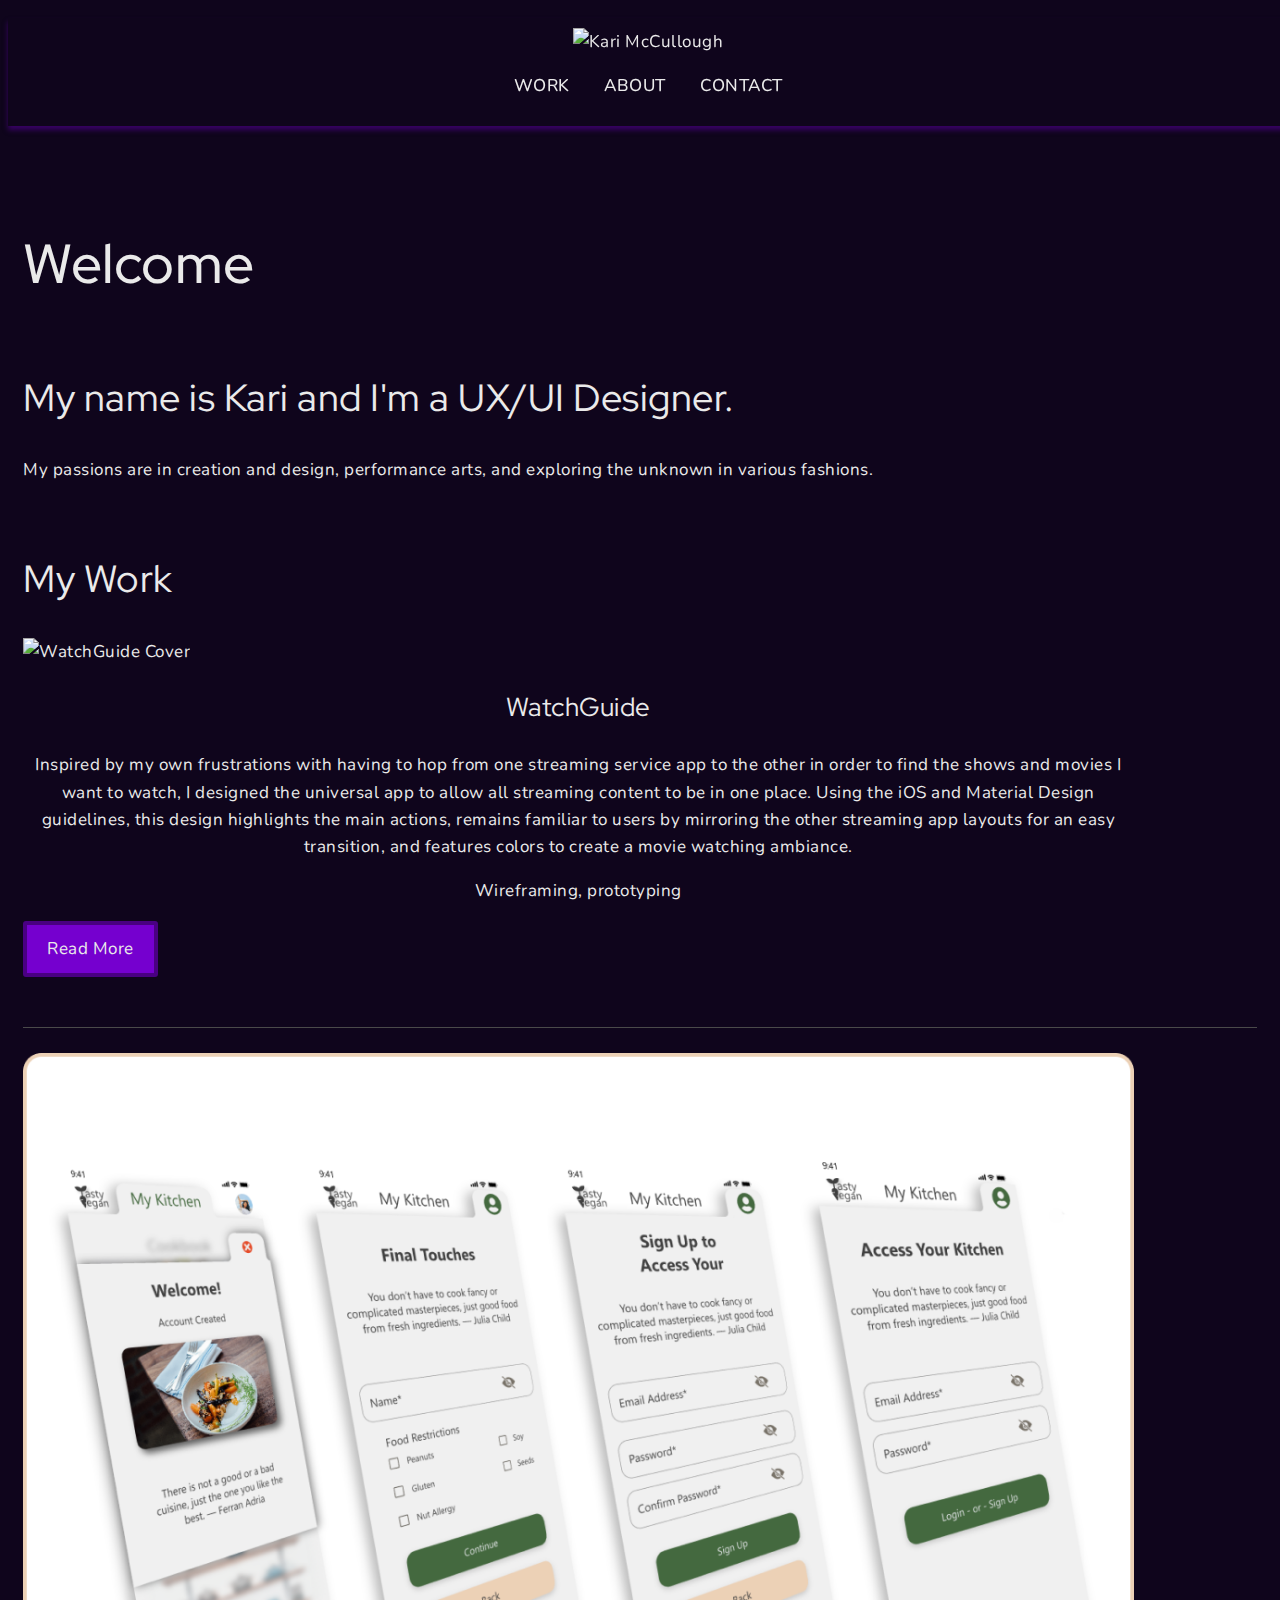
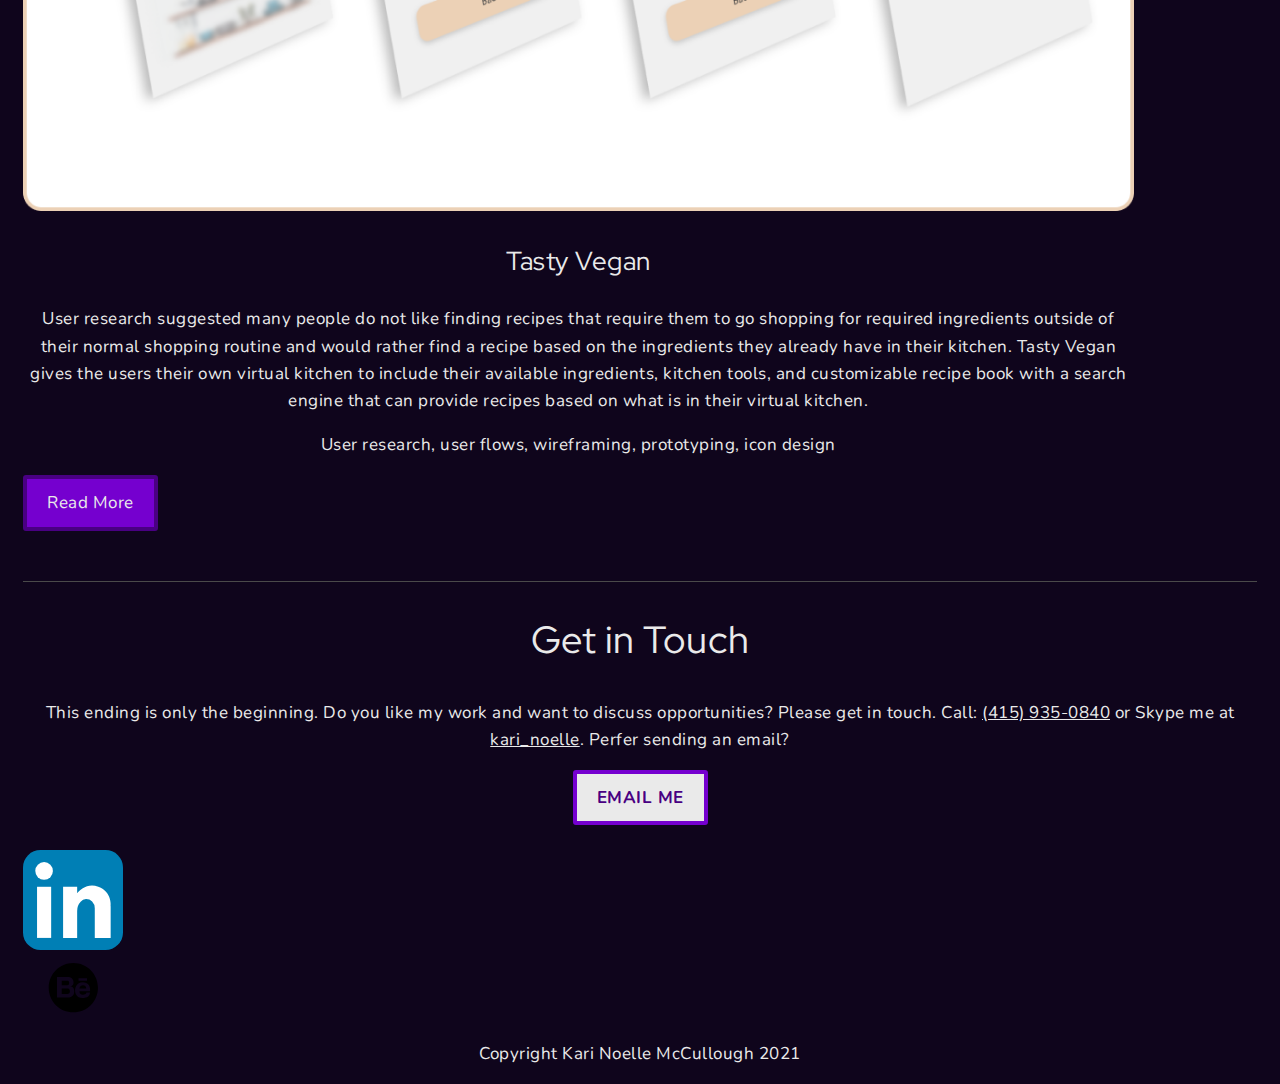
==== index.html @ dfa3c702 "Update index.html" ====
<!DOCTYPE html>
<html lang="en" dir="ltr">

<head>
  <meta charset="utf-8">
  <title>The Kari Noelle UX/UI Designer</title>
  <link rel="stylesheet" type="text/css" href="https://cdnjs.cloudflare.com/ajax/libs/normalize/8.0.1/normalize.min.css">
  <link rel="stylesheet" type="text/css" href="css/style.css">
  <link rel="preconnect" href="https://fonts.gstatic.com">
  <link href="https://fonts.googleapis.com/css2?family=Nunito:ital,wght@0,400;0,600;0,700;1,400;1,600;1,700&family=Red+Hat+Display:ital,wght@0,400;0,500;1,400;1,500&display=swap" rel="stylesheet">
  <meta name="author" content="Kari McCullough">
  <meta name="description" content="Kari Noelle McCullough UX/UI Designer Portfolio includes WatchGuide Tasty Vegan Benicia Bay Area">
  <link rel="apple-touch-icon" sizes="180x180" href="/apple-touch-icon.png">
  <link rel="icon" type="image/png" sizes="32x32" href="favicons/favicon-32x32.png">
  <link rel="icon" type="image/png" sizes="16x16" href="favicons/favicon-16x16.png">
  <link rel="manifest" href="/site.webmanifest">
  <meta name="msapplication-TileColor" content="#da532c">
  <meta name="theme-color" content="#ffffff">
  <meta name="viewport" content="width=device-width, intial-scale=1">
</head>

<body>
  <header>
    <div class="container">
      <img src="https://via.placeholder.com/150x50?text=i-ate-my-logo" alt="Kari McCullough" class="logo">
      <nav>
        <ul class="navigation">
          <li><a href="index.html">Work</a></li>
          <li><a href="about.html">About</a></li>
          <li><a href="#Contact">Contact</a></li>
        </ul>
      </nav>
    </div>
  </header>

  <main>
    <div id="hero">
      <div class="container">
        <div>
          <h1>Welcome</h1>
          <h2>My name is Kari and I'm a UX/UI Designer.</h2>
          <p>
            My passions are in creation and design, performance arts, and exploring the unknown in various fashions.
          </p>
        </div>
        <div class="">
          <!-- Insert animation here -->
        </div>
      </div>
    </div>

    <div id="work">
      <div class="container">
        <div>
          <h2>My Work</h2>
        </div>
        <div class="project-covers">
          <div>
            <picture>
              <source srcset="img/project-covers/watchguide-cover600.jpg" media="(max-width:767px)">
              <img src="img/project-covers/watchguide-cover1200.jpg" alt="WatchGuide Cover">
            </picture>
          </div>
          <div>
            <h3>WatchGuide</h3>
            <p>
              Inspired by my own frustrations with having to hop from one streaming service app to the other in order to find the shows and movies I want to watch, I designed the universal app to allow all streaming content to be in one place. Using
              the iOS and Material Design guidelines, this design highlights the main actions, remains familiar to users by mirroring the other streaming app layouts for an easy transition, and features colors to create a movie watching ambiance.
            </p>
            <p>
              Wireframing, prototyping
            </p>
            <a href="watchguide.html" class="button">Read More</a>
          </div>
        </div>
        <div>
          <div class="row">

          </div>
        </div>
        <div class="project-covers">
          <div>
            <picture>
              <source srcset="img/project-covers/tasty-vegan-cover600.png" media="(max-width:767px)">
              <img src="img/project-covers/tasty-vegan-cover1200.png" alt="Tasty Vegan Cover">
            </picture>
          </div>
          <div>
            <h3>Tasty Vegan</h3>
            <p>
              User research suggested many people do not like finding recipes that require them to go shopping for required ingredients outside of their normal shopping routine and would rather find a recipe based on the ingredients they already have
              in their kitchen. Tasty Vegan gives the users their own virtual kitchen to include their available ingredients, kitchen tools, and customizable recipe book with a search engine that can provide recipes based on what is in their virtual
              kitchen.
            </p>
            <p>
              User research, user flows, wireframing, prototyping, icon design
            </p>
            <a href="tastyvegan.html" class="button">Read More</a>
          </div>
        </div>
        <div class="row">
        </div>
      </div>
    </div>
  </main>

  <footer id="contact">
    <div class="container">
      <h2>Get in Touch</h2>
      <div>
        <p>
          This ending is only the beginning. Do you like my work and want to discuss opportunities? Please get in touch. Call: <a href="tel:‪415-935-0840‬">‪(415) 935-0840‬</a> or Skype me at <a href="skype:kari_noelle">kari_noelle</a>. Perfer
          sending
          an email?
        </p>
      </div>
      <div>
        <a href="mailto:thekarinoelle@gmail.com" class="button contact">Email me</a>
      </div>
      <div class="row">

      </div>
      <div class="social-icons">
        <a href="https://www.linkedin.com/in/kari-mccullough-8a9638170/" target="_blank">
          <svg viewBox="0 0 64 64" xmlns="http://www.w3.org/2000/svg">
            <defs>
              <style>
                .cls-1 {
                  fill: #007fb5;
                }

                .cls-2 {
                  fill: #fff;
                }
              </style>
            </defs>
            <title />
            <g data-name="14-linkedin" id="_14-linkedin">
              <rect class="cls-1" height="64" rx="11.2" ry="11.2" width="64" />
              <rect class="cls-2" height="32.72" width="9.03" x="8.99" y="23.54" />
              <path class="cls-2" d="M48.2,23.54C41.54,21,36.72,25.3,34.66,27.7V23.54h-9V56.26h9V39a8.45,8.45,0,0,1,2.23-5.92,4.75,4.75,0,0,1,3.41-1.67A5.42,5.42,0,0,1,44.24,33a6.13,6.13,0,0,1,1.7,4.35V56.26H56.1V36S57.23,26.92,48.2,23.54Z" />
              <circle class="cls-2" cx="13.5" cy="13.38" r="5.64" />
            </g>
          </svg>
        </a>
        <a href="https://www.behance.net/thekarinoelle" target="_blank">
          <svg enable-background="new 0 0 56.693 56.693" height="56.693px" id="Layer_1" version="1.1" viewBox="0 0 56.693 56.693" width="56.693px" xml:space="preserve" xmlns="http://www.w3.org/2000/svg" xmlns:xlink="http://www.w3.org/1999/xlink">
            <g>
              <path d="M38.031,27.257c-3.174,0-3.615,3.168-3.615,3.168h6.748C41.164,30.425,41.207,27.257,38.031,27.257z" />
              <path d="M22.721,30.425h-5.982v5.492h5.296c0.09,0,0.225,0.002,0.383,0c0.852-0.02,2.467-0.268,2.467-2.67   C24.885,30.396,22.721,30.425,22.721,30.425z" />
              <path
                d="M28.348,5.101c-13.6,0-24.625,11.023-24.625,24.623c0,13.6,11.025,24.625,24.625,24.625   c13.598,0,24.623-11.025,24.623-24.625C52.971,16.125,41.945,5.101,28.348,5.101z M33.531,20.231h8.477v2.53h-8.477V20.231z    M29.246,33.503c0,6.271-6.525,6.064-6.525,6.064h-5.982h-0.175h-4.535V19.021h4.535h0.175h5.982c3.248,0,5.812,1.794,5.812,5.47   c0,3.676-3.135,3.91-3.135,3.91C29.531,28.401,29.246,33.503,29.246,33.503z M45.104,33.167H34.457   c0,3.816,3.615,3.576,3.615,3.576c3.414,0,3.295-2.211,3.295-2.211h3.617c0,5.867-7.033,5.465-7.033,5.465   c-8.436,0-7.893-7.855-7.893-7.855s-0.008-7.893,7.893-7.893C46.268,24.249,45.104,33.167,45.104,33.167z" />
              <path d="M24.174,24.81c0-2.137-1.453-2.137-1.453-2.137h-0.77h-5.212v4.584h5.611C23.318,27.257,24.174,26.946,24.174,24.81z" />
            </g>
          </svg>
        </a>
      </div>
      <div>
        <p>Copyright Kari Noelle McCullough 2021</p>
      </div>
    </div>
  </footer>
</body>

</html>
---- css/style.css ----
/*
colors used:
Primary Color (LightPurple): #7500CF;
Secondary Color (DarkPurple): #490082;
Font (White): #EAEAEA;
Background (Black): #0F051C;

  font-family: 'Red Hat Display', sans-serif;
*/
* {
  box-sizing: border-box;
}

header {
  background-color: #0F051C;
  color: #EAEAEA;
  padding: 10px 0;
  margin: 10px auto;
  text-align: center;
  list-style-type: none;
  box-shadow: 0px 4px 5px 0px rgba(73, 0, 130, 0.70);
  position: fixed;
  width: 100%;
}

main {
  padding-top: 160px;
}

body {
  background-color: #0F051C;
  font-family: 'Nunito', sans-serif;
  font-size: 17px;
  font-weight: 400;
  line-height: 1.6;
  letter-spacing: 0.5px;
  color: #EAEAEA;
}

h1, h2, h3, h4 {
  font-family: 'Red Hat Display', sans-serif;
  line-height: 1.4;
}

h1 {
  font-size: 3.25em;
  font-weight: 500;
}

h2 {
  font-size: 2.25em;
  font-weight: 400;
}

h3 {
  font-size: 1.5em;
  font-weight: 400;
}

h4 {
  font-size: 1.35em;
  font-weight: 500;
}

img {
  width: 100%;
}

a {
  background-color: #0F051C;
  color: #EAEAEA;
  text-decoration: underline;
}

a:visited {
  background-color: #0F051C;
  color: #EAEAEA;
}

a:hover,
a:focus {
  background-color: #0F051C;
  color: #7500CF;
  text-decoration: underline;
}

a:active {
  background-color: #0F051C;
  color: #490082;
}

.button {
  display: inline-block;
  background-color: #7500CF;
  color: #EAEAEA;
  font-weight: 400;
  padding: 10px 20px;
  border-radius: 3px;
  border: 4px solid #490082;
  transition: 0.2s opacity;
  text-decoration: none;
}

.button:hover {
  color: #EAEAEA;
  background-color: #490082;
  text-decoration: none;
}

.button:active {
  color: #490082;
  background-color: #EAEAEA;
  text-decoration: none;
}

.button.contact {
  background-color: #EAEAEA;
  color: #490082;
  font-weight: 700;
  text-transform: uppercase;
  border: 4px solid #7500CF;
  text-decoration: none;
}

.button.contact:hover {
  background-color: #7500CF;
  color: #EAEAEA;
  font-weight: 700;
  text-transform: uppercase;
  text-decoration: none;
}

.button.contact:active {
  background-color: #EAEAEA;
  color: #490082;
  font-weight: 700;
  text-transform: uppercase;
  border: 4px solid #7500CF;
  text-decoration: none;
}

#watchguide-main {
  background-color: #333333;
  font-family: 'Fira Sans Condensed', sans-serif;
  font-size: 16px;
  font-weight: 400;
  letter-spacing: 0.5px;
  color: Black;
  max-width: 90%;
  margin: auto;
}

#watchguide-main h1 {
  background-color: #333333;
  font-family: 'Fira Sans Condensed', sans-serif;
  font-size: 3.8em;
  font-weight: 700;
  letter-spacing: 0.374px;
  color: #E2AB41;
}

#watchguide-main h2 {
  background-color: #333333;
  font-family: 'Fira Sans Condensed', sans-serif;
  font-size: 2em;
  font-weight: 700;
  letter-spacing: 0.37px;
  color: #E2AB41;
}

#watchguide-main h3 {
  background-color: #333333;
  color: #ffffff;
  font-size: 1.5em;
}

.section-light-background {
  background-color: rgba(255, 255, 255, 0.87);
  color: black;
  padding: 10px;
}

/* Layout styling */
.container {
  padding: 0 15px;
}

.row {
  margin: 25px 0;
  /* 25px top and bottom, 0 left and right */
}

#hero {
  background-color: #0F051C;
  color: #EAEAEA;
  padding: 20px 0;
  display: inline-block;
  width: 100%;
}

#hero h1 {
  margin: 0;
  padding: 0.67em 0;
}

#work .row {
  padding-bottom: 25px;
  border-bottom: 1px solid #4a4a4a
}

#work h3 {
  text-align: center;
  /* Centers text */
}

#work p {
  text-align: center;
  /* Centers text */
}

#contact {
  text-align: center;
}

.logo {
  max-width: 250px;
}

nav>ul {
  list-style-type: none;
  padding: 0;
  display: inline-block;
  width: 100%;
}

nav>ul>li {
  display: inline-block;
}

nav>ul>li>a {
  padding: 0 15px;
  text-transform: uppercase;
  font-weight: 500;
  color: #EAEAEA;
  background-color: #0F051C;
  text-decoration: none;
}

nav>ul>li>a:visited {
  color: #EAEAEA;
  background-color: #0F051C;
  text-decoration: none;
}

nav>ul>li>a:hover
nav>ul>li>a:focus{
  color: #7500CF;
  font-weight: 700;
  background-color: #0F051C;
  text-decoration: underline;
}

nav>ul>li>a:active {
  color: #490082;
  background-color: #0F051C;
  text-decoration: none;
}

.social-icons {
  max-width: 100px;
}

.project-covers {
  max-width: 90%;
}

#watchguide-palette {
  max-width: 458px;
  position: static;
}

/*
colors used:
Primary Color (LightPurple): #7500CF;
Secondary Color (DarkPurple): #490082;
Font (White): #EAEAEA;
Background (Black): #0F051C;

  font-family: 'Red Hat Display', sans-serif;
*/
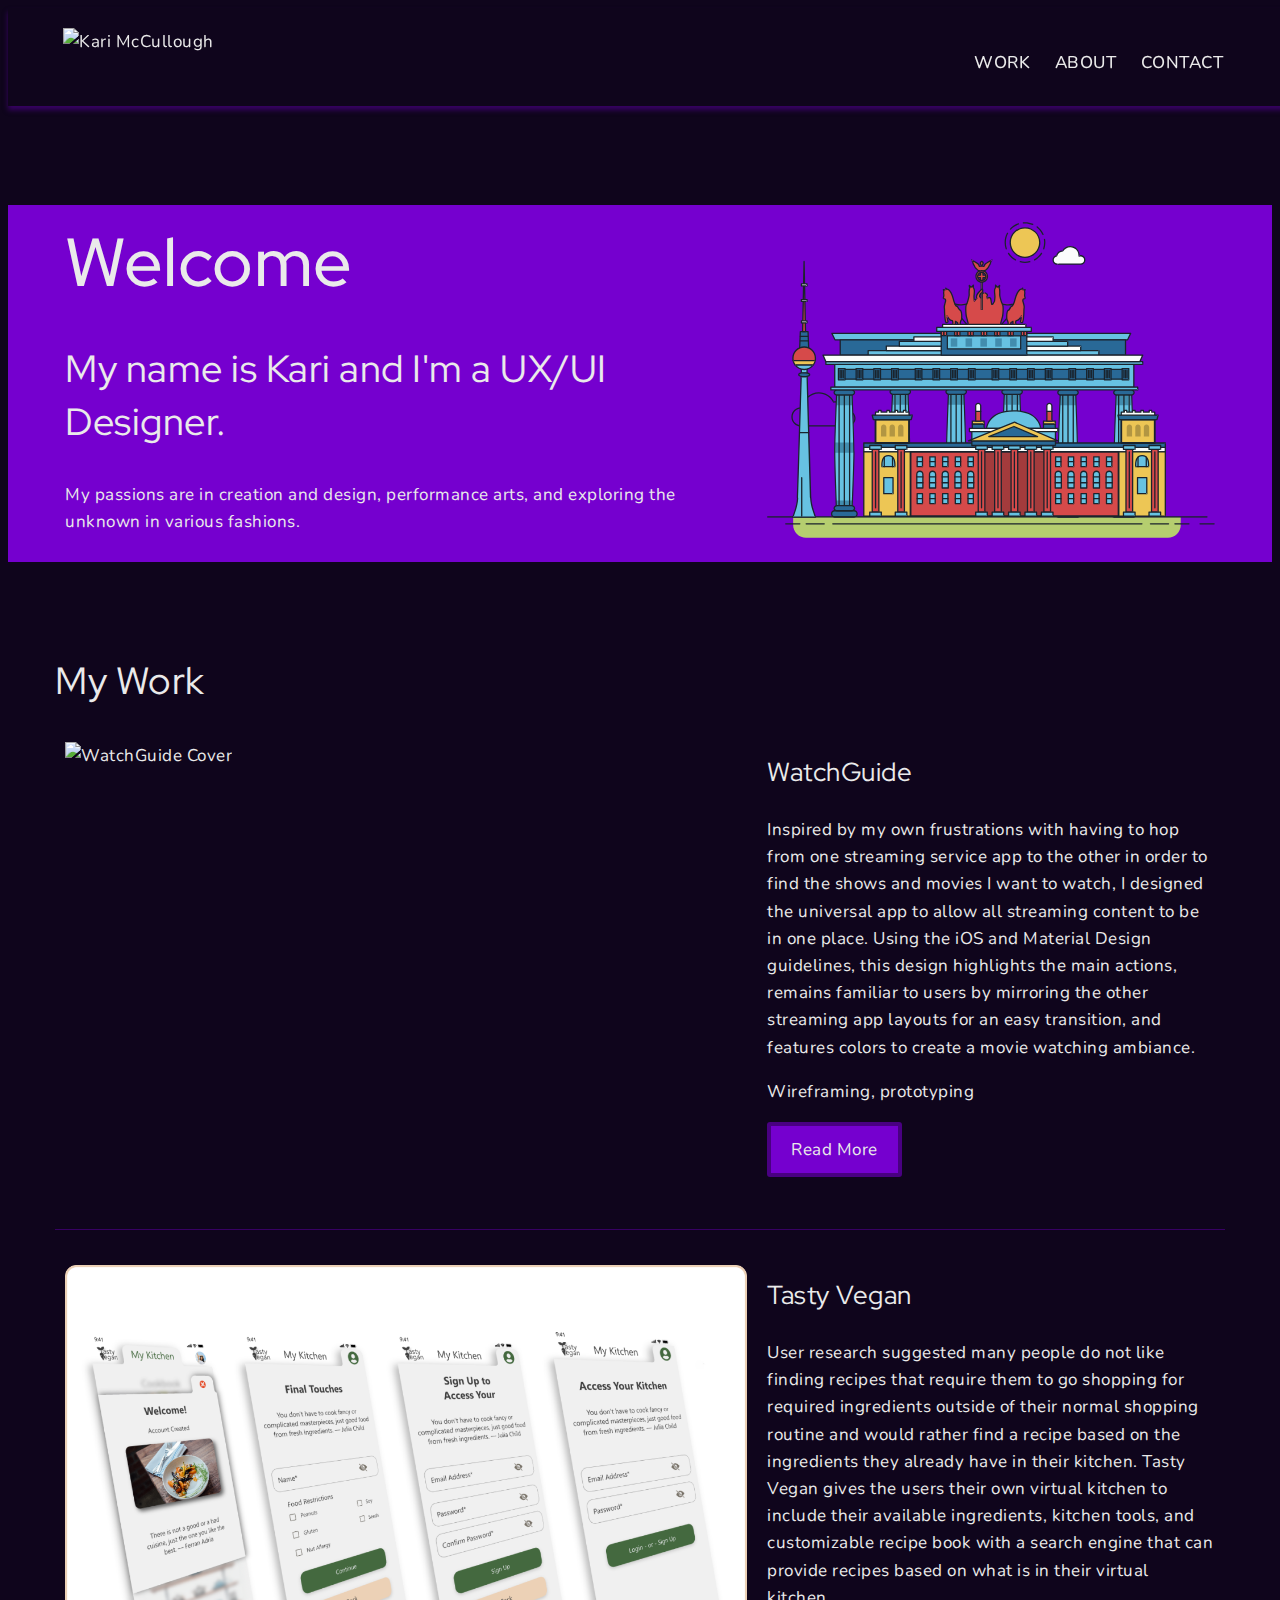
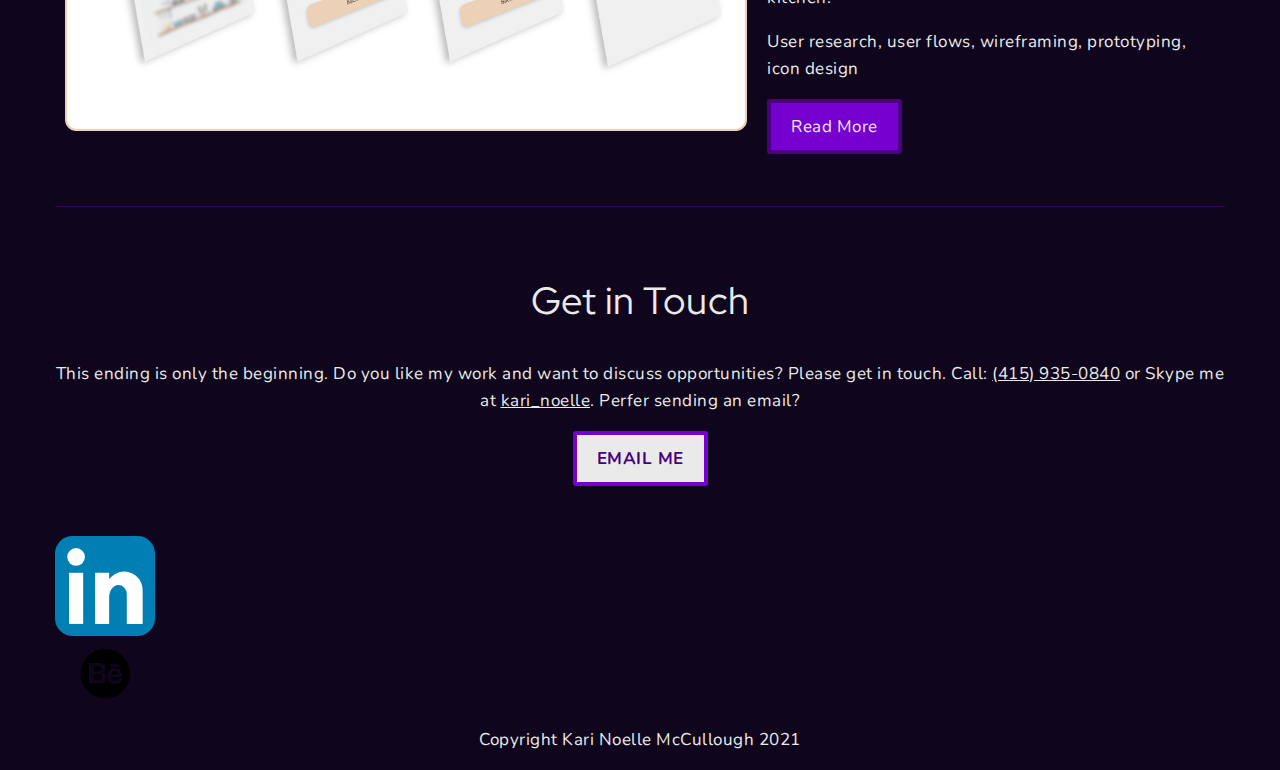
==== commit 34b6d60e: "Update about.html style.css .ds_store icon-animation.svg index.html" ====
--- a/index.html
+++ b/index.html
@@ -34,17 +34,954 @@
   </header>
 
   <main>
+    <!-- For the hero section -->
     <div id="hero">
-      <div class="container">
-        <div>
-          <h1>Welcome</h1>
-          <h2>My name is Kari and I'm a UX/UI Designer.</h2>
-          <p>
-            My passions are in creation and design, performance arts, and exploring the unknown in various fashions.
-          </p>
-        </div>
-        <div class="">
-          <!-- Insert animation here -->
+      <div id="hero-index">
+        <div class="container">
+          <div class="row">
+            <div class="column col-md-6 col-lg-7">
+              <h1>Welcome</h1>
+              <h2>My name is Kari and I'm a UX/UI Designer.</h2>
+              <p>
+                My passions are in creation and design, performance arts, and exploring the unknown in various fashions.
+              </p>
+            </div>
+            <div class="column col-md-6 col-lg-5">
+  <svg xmlns="http://www.w3.org/2000/svg" class="berlin-illustration" viewBox="0 0 700 505" xmlns:xlink="http://www.w3.org/1999/xlink">
+        <defs>
+            <polygon id="a" points=".06 231.917 .06 .929 688.717 .929 688.717 231.917" />
+        </defs>
+        <g fill="none" fill-rule="evenodd">
+          <g transform="translate(0 241)" class="cloud-front">
+          <path fill="#1A232C" d="M87.602,29 L87.602,28 C87.326,28.001 87.103,28.024 86.927,28.033 L86.979,29.031 L87.947,28.78 C85.741,20.282 78.041,14.002 68.852,14 C67.858,14 66.904,14.096 65.98,14.231 L66.125,15.22 L67.019,14.772 C62.626,6.015 53.567,0.001 43.102,0 C29.041,0.002 17.524,10.848 16.443,24.632 L17.44,24.71 L17.606,23.724 C16.803,23.589 15.969,23.5 15.102,23.5 C6.817,23.501 0.102,30.215 0.102,38.5 C0.102,46.785 6.817,53.499 15.102,53.5 L87.602,53.5 C94.644,53.499 100.351,47.792 100.352,40.75 C100.351,33.708 94.644,28.001 87.602,28 L87.602,30 C90.573,30 93.254,31.202 95.203,33.149 C97.15,35.097 98.351,37.778 98.352,40.75 C98.351,43.722 97.15,46.403 95.203,48.351 C93.254,50.298 90.573,51.5 87.602,51.5 L15.102,51.5 C11.509,51.5 8.265,50.046 5.909,47.692 C3.555,45.337 2.102,42.093 2.102,38.5 C2.102,34.907 3.555,31.663 5.909,29.308 C8.265,26.954 11.509,25.5 15.102,25.5 C15.831,25.5 16.553,25.575 17.273,25.697 C17.551,25.743 17.832,25.672 18.055,25.499 C18.277,25.325 18.414,25.07 18.436,24.789 C19.436,12.04 30.094,1.998 43.102,2 C52.786,1.999 61.163,7.564 65.231,15.669 C65.425,16.055 65.842,16.272 66.27,16.21 C67.132,16.084 67.988,16 68.852,16 C77.108,15.998 84.027,21.647 86.011,29.283 C86.13,29.741 86.557,30.054 87.031,30.03 C87.27,30.017 87.457,29.999 87.602,30 L87.602,29"
+              transform="translate(38 36)" />
+            </g>
+            <path fill="#B5CE6F" d="M646.484,484.382 C646.484,489.501 644.531,494.62 640.627,498.525 C636.722,502.43 631.603,504.382 626.484,504.382 L60.873,504.382 C55.754,504.382 50.636,502.43 46.731,498.525 C42.826,494.62 40.873,489.501 40.873,484.382 L40.873,471.917 L646.484,471.917 L646.484,484.382"
+            />
+            <polyline fill="#67C2E2" points="334.824 185.029 101.449 185.029 106.209 195.08 563.438 195.08 568.2 185.029 334.824 185.029" />
+            <path fill="#1A232C" d="M334.824,185.029 L334.824,184.029 L101.449,184.029 C101.104,184.029 100.788,184.203 100.604,184.494 C100.42,184.785 100.398,185.146 100.545,185.457 L105.306,195.508 C105.471,195.856 105.824,196.079 106.209,196.079 L563.438,196.079 C563.824,196.079 564.177,195.856 564.342,195.508 L569.104,185.457 C569.251,185.146 569.229,184.785 569.045,184.494 C568.861,184.203 568.544,184.029 568.2,184.029 L334.824,184.029 L334.824,186.029 L566.62,186.029 L562.806,194.08 L106.842,194.08 L103.029,186.029 L334.824,186.029 L334.824,185.029"
+            />
+            <polygon fill="#296997" points="114.416 218.974 560.222 218.974 560.222 195.08 114.416 195.08" />
+            <path fill="#1A232C" d="M560.222,218.974 L560.222,217.974 L115.416,217.974 L115.416,196.079 L559.222,196.079 L559.222,218.974 L560.222,218.974 L560.222,217.974 L560.222,218.974 L561.222,218.974 L561.222,195.08 C561.222,194.816 561.115,194.559 560.929,194.372 C560.742,194.186 560.485,194.08 560.222,194.08 L114.416,194.08 C114.152,194.08 113.895,194.186 113.708,194.372 C113.522,194.559 113.416,194.816 113.416,195.08 L113.416,218.974 C113.416,219.237 113.522,219.495 113.708,219.681 C113.895,219.867 114.152,219.974 114.416,219.974 L560.222,219.974 C560.485,219.974 560.742,219.867 560.929,219.681 C561.115,219.495 561.222,219.237 561.222,218.974 L560.222,218.974"
+            />
+            <polygon fill="#67C2E2" points="105.85 269.08 573.225 269.08 573.225 233.398 105.85 233.398" />
+            <path fill="#1A232C" d="M573.225,233.398 L573.225,232.398 L105.85,232.398 C105.587,232.398 105.329,232.505 105.143,232.691 C104.957,232.877 104.85,233.134 104.85,233.398 L104.85,269.08 C104.85,269.344 104.957,269.601 105.143,269.788 C105.329,269.974 105.587,270.08 105.85,270.08 L573.225,270.08 C573.488,270.08 573.745,269.974 573.932,269.788 C574.118,269.601 574.225,269.344 574.225,269.08 L574.225,233.398 C574.225,233.134 574.118,232.877 573.932,232.691 C573.745,232.505 573.488,232.398 573.225,232.398 L573.225,233.398 L572.225,233.398 L572.225,268.08 L106.85,268.08 L106.85,234.398 L573.225,234.398 L573.225,233.398 L572.225,233.398 L573.225,233.398"
+            />
+            <polygon fill="#296997" points="116.751 256.508 562.557 256.508 562.557 241.243 116.751 241.243" />
+            <path fill="#1A232C" d="M562.557,256.508 L562.557,255.508 L117.75,255.508 L117.75,242.243 L561.557,242.243 L561.557,256.508 L562.557,256.508 L562.557,255.508 L562.557,256.508 L563.557,256.508 L563.557,241.243 C563.557,240.979 563.45,240.722 563.264,240.535 C563.078,240.349 562.82,240.243 562.557,240.243 L116.75,240.243 C116.487,240.243 116.23,240.349 116.043,240.535 C115.857,240.722 115.751,240.979 115.751,241.243 L115.751,256.508 C115.751,256.771 115.857,257.029 116.043,257.215 C116.23,257.401 116.487,257.508 116.751,257.508 L562.557,257.508 C562.82,257.508 563.077,257.401 563.264,257.215 C563.45,257.029 563.557,256.771 563.557,256.508 L562.557,256.508"
+            />
+            <polygon fill="#67C2E2" points="158.07 218.974 518.563 218.974 518.563 211.858 158.07 211.858" />
+            <path fill="#1A232C" d="M518.563,211.858 L518.563,210.858 L158.07,210.858 C157.807,210.858 157.549,210.964 157.363,211.151 C157.177,211.337 157.07,211.594 157.07,211.858 L157.07,218.974 C157.07,219.237 157.177,219.495 157.363,219.681 C157.549,219.867 157.807,219.974 158.07,219.974 L518.563,219.974 C518.826,219.974 519.083,219.867 519.27,219.681 C519.456,219.495 519.562,219.237 519.562,218.974 L519.562,211.858 C519.562,211.594 519.456,211.337 519.27,211.151 C519.083,210.964 518.826,210.858 518.563,210.858 L518.563,211.858 L517.563,211.858 L517.563,217.974 L159.07,217.974 L159.07,212.858 L518.563,212.858 L518.563,211.858 L517.563,211.858 L518.563,211.858"
+            />
+            <polygon fill="#FBFDFC" points="186.438 211.858 490.194 211.858 490.194 204.741 186.438 204.741" />
+            <path fill="#1A232C" d="M490.194,204.741 L490.194,203.741 L186.438,203.741 C186.175,203.741 185.917,203.848 185.731,204.034 C185.545,204.221 185.438,204.478 185.438,204.741 L185.438,211.858 C185.438,212.121 185.545,212.379 185.731,212.565 C185.917,212.751 186.175,212.858 186.438,212.858 L490.194,212.858 C490.458,212.858 490.715,212.751 490.902,212.565 C491.088,212.379 491.194,212.121 491.194,211.858 L491.194,204.741 C491.194,204.478 491.088,204.221 490.902,204.034 C490.715,203.848 490.458,203.741 490.194,203.741 L490.194,204.741 L489.194,204.741 L489.194,210.858 L187.438,210.858 L187.438,205.741 L490.194,205.741 L490.194,204.741 L489.194,204.741 L490.194,204.741"
+            />
+            <polygon fill="#67C2E2" points="206.805 204.741 469.828 204.741 469.828 197.624 206.805 197.624" />
+            <path fill="#1A232C" d="M469.828,197.624 L469.828,196.624 L206.805,196.624 C206.541,196.624 206.284,196.731 206.098,196.917 C205.911,197.103 205.805,197.361 205.805,197.624 L205.805,204.741 C205.805,205.005 205.911,205.262 206.098,205.449 C206.284,205.635 206.541,205.741 206.805,205.741 L469.828,205.741 C470.091,205.741 470.349,205.635 470.535,205.449 C470.722,205.262 470.828,205.005 470.828,204.741 L470.828,197.624 C470.828,197.361 470.722,197.103 470.535,196.917 C470.349,196.731 470.091,196.624 469.828,196.624 L469.828,197.624 L468.828,197.624 L468.828,203.741 L207.805,203.741 L207.805,198.624 L469.828,198.624 L469.828,197.624 L468.828,197.624 L469.828,197.624"
+            />
+            <polygon fill="#FBFDFC" points="229.521 197.624 447.111 197.624 447.111 190.509 229.521 190.509" />
+            <path fill="#1A232C" d="M447.111,190.509 L447.111,189.509 L229.521,189.509 C229.258,189.509 229,189.616 228.814,189.802 C228.628,189.988 228.521,190.246 228.521,190.509 L228.521,197.624 C228.521,197.888 228.628,198.145 228.814,198.332 C229,198.518 229.258,198.624 229.521,198.624 L447.111,198.624 C447.375,198.624 447.632,198.518 447.818,198.332 C448.005,198.145 448.111,197.888 448.111,197.624 L448.111,190.509 C448.111,190.246 448.005,189.988 447.818,189.802 C447.632,189.616 447.375,189.509 447.111,189.509 L447.111,190.509 L446.111,190.509 L446.111,196.624 L230.521,196.624 L230.521,191.509 L447.111,191.509 L447.111,190.509 L446.111,190.509 L447.111,190.509"
+            />
+            <path fill="#67C2E2" d="M135.607,355.447 C135.163,337.766 134.264,313.326 133.648,297.387 C133.274,287.721 133.004,281.18 133.004,281.18 L108.722,281.18 C108.722,281.18 108.452,287.721 108.079,297.387 C107.462,313.326 106.563,337.766 106.119,355.447 C105.953,362.059 105.85,367.732 105.85,371.653 L105.85,371.654 C105.85,386.117 107.243,424.332 108.089,446.189 C108.457,455.706 108.722,462.126 108.722,462.126 L133.004,462.126 C133.004,462.126 133.269,455.706 133.637,446.189 C134.482,424.332 135.876,386.117 135.876,371.654 L135.876,371.653 C135.876,367.732 135.773,362.059 135.607,355.447"
+            />
+            <path fill="#428DAE" d="M133.648 297.387L108.079 297.387C108.452 287.721 108.722 281.18 108.722 281.18L133.004 281.18C133.004 281.18 133.274 287.721 133.648 297.387M135.876 371.654L105.85 371.654 105.85 371.653C105.85 367.732 105.953 362.059 106.119 355.447L135.607 355.447C135.773 362.059 135.876 367.732 135.876 371.653L135.876 371.654M133.004 462.126L108.722 462.126C108.722 462.126 108.457 455.706 108.089 446.189L133.637 446.189C133.269 455.706 133.004 462.126 133.004 462.126"
+            />
+            <path fill="#1A232C" d="M109.612,461.199 L132.114,461.199 C132.447,453.007 134.949,390.886 134.949,371.653 C134.949,352.42 132.447,290.299 132.114,282.108 L109.612,282.108 C109.279,290.299 106.778,352.42 106.778,371.653 C106.778,390.886 109.279,453.007 109.612,461.199 Z M133.895,463.054 L107.832,463.054 L107.794,462.164 C107.766,461.466 104.922,392.193 104.922,371.653 C104.922,351.114 107.766,281.839 107.794,281.142 L107.832,280.252 L133.895,280.252 L133.931,281.142 C133.96,281.839 136.804,351.114 136.804,371.653 C136.804,392.193 133.96,461.466 133.931,462.164 L133.895,463.054 L133.895,463.054 Z"
+            />
+            <path fill="#1A232C" d="M111.638 281.18L111.638 462.126C111.638 462.679 112.086 463.126 112.638 463.126 113.19 463.126 113.638 462.679 113.638 462.126L113.638 281.18C113.638 280.628 113.19 280.18 112.638 280.18 112.086 280.18 111.638 280.628 111.638 281.18M119.863 281.18L119.863 462.126C119.863 462.679 120.311 463.126 120.863 463.126 121.416 463.126 121.863 462.679 121.863 462.126L121.863 281.18C121.863 280.628 121.416 280.18 120.863 280.18 120.311 280.18 119.863 280.628 119.863 281.18M128.088 281.18L128.088 462.126C128.088 462.679 128.536 463.126 129.088 463.126 129.64 463.126 130.088 462.679 130.088 462.126L130.088 281.18C130.088 280.628 129.64 280.18 129.088 280.18 128.536 280.18 128.088 280.628 128.088 281.18"
+            />
+            <path fill="#296997" d="M136.79,277.265 C136.79,279.418 134.675,281.18 132.09,281.18 L109.636,281.18 C107.051,281.18 104.936,279.418 104.936,277.265 C104.936,275.111 107.051,273.349 109.636,273.349 L132.09,273.349 C134.675,273.349 136.79,275.111 136.79,277.265"
+            />
+            <path fill="#1A232C" d="M136.79,277.265 L135.79,277.265 C135.789,278.005 135.433,278.704 134.769,279.262 C134.109,279.814 133.155,280.181 132.09,280.18 L109.636,280.18 C108.571,280.181 107.617,279.814 106.956,279.262 C106.293,278.704 105.936,278.005 105.936,277.265 C105.936,276.524 106.293,275.825 106.957,275.267 C107.617,274.715 108.571,274.348 109.636,274.349 L132.09,274.349 C133.155,274.348 134.109,274.716 134.769,275.267 C135.433,275.825 135.789,276.524 135.79,277.265 L137.79,277.265 C137.791,275.851 137.09,274.593 136.049,273.731 C135.006,272.863 133.61,272.35 132.09,272.349 L109.636,272.349 C108.116,272.35 106.72,272.863 105.676,273.731 C104.636,274.593 103.935,275.851 103.936,277.265 C103.935,278.678 104.636,279.937 105.677,280.798 C106.72,281.666 108.116,282.179 109.636,282.18 L132.09,282.18 C133.61,282.179 135.006,281.666 136.049,280.798 C137.09,279.937 137.791,278.678 137.79,277.265 L136.79,277.265"
+            />
+            <path fill="#296997" d="M140.775,467.217 C140.775,469.803 138.661,471.917 136.076,471.917 L105.65,471.917 C103.065,471.917 100.951,469.803 100.951,467.217 L100.951,466.825 C100.951,464.241 103.065,462.126 105.65,462.126 L136.076,462.126 C138.661,462.126 140.775,464.241 140.775,466.825 L140.775,467.217"
+            />
+            <path fill="#1A232C" d="M140.775,467.217 L139.775,467.217 C139.775,468.235 139.361,469.155 138.688,469.83 C138.013,470.503 137.093,470.917 136.076,470.917 L105.65,470.917 C104.633,470.917 103.713,470.504 103.038,469.83 C102.365,469.155 101.951,468.235 101.951,467.217 L101.951,466.825 C101.951,465.808 102.365,464.889 103.038,464.214 C103.713,463.54 104.633,463.127 105.65,463.126 L136.076,463.126 C137.093,463.127 138.013,463.54 138.688,464.214 C139.362,464.889 139.775,465.808 139.775,466.825 L139.775,467.217 L141.775,467.217 L141.775,466.825 C141.772,463.684 139.217,461.13 136.076,461.126 L105.65,461.126 C102.509,461.13 99.955,463.684 99.951,466.825 L99.951,467.217 C99.954,470.36 102.509,472.914 105.65,472.917 L136.076,472.917 C139.217,472.914 141.772,470.36 141.775,467.217 L140.775,467.217"
+            />
+            <path fill="#296997" d="M136.79,458.208 C136.79,460.363 134.675,462.126 132.09,462.126 L109.636,462.126 C107.051,462.126 104.936,460.363 104.936,458.208 C104.936,456.057 107.051,454.292 109.636,454.292 L132.09,454.292 C134.675,454.292 136.79,456.057 136.79,458.208"
+            />
+            <path fill="#1A232C" d="M136.79,458.208 L135.79,458.208 C135.789,458.949 135.432,459.649 134.769,460.207 C134.108,460.76 133.154,461.128 132.09,461.126 L109.636,461.126 C108.572,461.128 107.617,460.76 106.957,460.207 C106.293,459.649 105.936,458.949 105.936,458.208 C105.936,457.47 106.293,456.77 106.957,456.212 C107.617,455.659 108.572,455.291 109.636,455.292 L132.09,455.292 C133.154,455.291 134.108,455.659 134.769,456.212 C135.433,456.77 135.789,457.47 135.79,458.208 L137.79,458.208 C137.791,456.796 137.09,455.538 136.05,454.675 C135.006,453.808 133.61,453.294 132.09,453.292 L109.636,453.292 C108.115,453.294 106.719,453.808 105.676,454.675 C104.636,455.538 103.935,456.796 103.936,458.208 C103.935,459.622 104.636,460.881 105.676,461.743 C106.72,462.611 108.116,463.125 109.636,463.126 L132.09,463.126 C133.61,463.125 135.006,462.611 136.05,461.743 C137.09,460.881 137.791,459.622 137.79,458.208 L136.79,458.208"
+            />
+            <path fill="#67C2E2" d="M572.471,355.447 C572.025,337.766 571.126,313.326 570.51,297.387 C570.137,287.721 569.867,281.18 569.867,281.18 L545.585,281.18 C545.585,281.18 545.315,287.721 544.942,297.387 C544.326,313.326 543.427,337.766 542.981,355.447 C542.815,362.059 542.713,367.732 542.713,371.653 L542.713,371.654 C542.713,386.117 544.107,424.332 544.952,446.189 C545.32,455.706 545.585,462.126 545.585,462.126 L569.867,462.126 C569.867,462.126 570.132,455.706 570.499,446.189 C571.346,424.332 572.739,386.117 572.739,371.654 L572.739,371.653 C572.739,367.732 572.637,362.059 572.471,355.447"
+            />
+            <path fill="#428DAE" d="M569.582 297.387L566.951 297.387 566.951 282.108 568.977 282.108C569.063 284.206 569.29 289.841 569.582 297.387M564.951 297.387L545.871 297.387C546.162 289.841 546.39 284.206 546.476 282.108L564.951 282.108 564.951 297.387M571.8 369.187L566.951 369.187 566.951 356.265 571.562 356.265C571.685 361.272 571.771 365.701 571.8 369.187M564.951 369.187L543.653 369.187C543.684 365.512 543.777 360.79 543.912 355.447L553.551 355.447 553.551 356.265 564.951 356.265 564.951 369.187"
+            />
+            <path fill="#1A232C" d="M546.476,461.199 L568.977,461.199 C569.31,453.007 571.812,390.886 571.812,371.653 C571.812,352.42 569.31,290.299 568.977,282.108 L546.476,282.108 C546.142,290.299 543.642,352.42 543.642,371.653 C543.642,390.886 546.142,453.007 546.476,461.199 M570.758,463.054 L544.694,463.054 L544.658,462.164 C544.629,461.466 541.785,392.193 541.785,371.653 C541.785,351.114 544.629,281.839 544.658,281.142 L544.694,280.252 L570.758,280.252 L570.795,281.142 C570.823,281.839 573.667,351.114 573.667,371.653 C573.667,392.193 570.823,461.466 570.795,462.164 L570.758,463.054"
+            />
+            <path fill="#1A232C" d="M548.501 281.18L548.501 462.126C548.501 462.679 548.949 463.126 549.501 463.126 550.053 463.126 550.501 462.679 550.501 462.126L550.501 281.18C550.501 280.628 550.053 280.18 549.501 280.18 548.949 280.18 548.501 280.628 548.501 281.18M556.727 281.18L556.727 462.126C556.727 462.679 557.174 463.126 557.727 463.126 558.279 463.126 558.727 462.679 558.727 462.126L558.727 281.18C558.727 280.628 558.279 280.18 557.727 280.18 557.174 280.18 556.727 280.628 556.727 281.18M564.951 281.18L564.951 462.126C564.951 462.679 565.399 463.126 565.951 463.126 566.503 463.126 566.951 462.679 566.951 462.126L566.951 281.18C566.951 280.628 566.503 280.18 565.951 280.18 565.399 280.18 564.951 280.628 564.951 281.18"
+            />
+            <path fill="#296997" d="M573.653,277.265 C573.653,279.418 571.537,281.18 568.953,281.18 L546.499,281.18 C543.915,281.18 541.799,279.418 541.799,277.265 C541.799,275.111 543.915,273.349 546.499,273.349 L568.953,273.349 C571.537,273.349 573.653,275.111 573.653,277.265"
+            />
+            <path fill="#1A232C" d="M573.653,277.265 L572.653,277.265 C572.653,278.005 572.296,278.704 571.632,279.262 C570.972,279.814 570.017,280.181 568.953,280.18 L546.499,280.18 C545.435,280.181 544.48,279.814 543.82,279.262 C543.156,278.704 542.8,278.005 542.799,277.265 C542.8,276.525 543.156,275.825 543.82,275.267 C544.481,274.715 545.435,274.348 546.499,274.349 L568.953,274.349 C570.017,274.348 570.972,274.715 571.632,275.267 C572.296,275.825 572.653,276.525 572.653,277.265 L574.653,277.265 C574.654,275.851 573.953,274.593 572.912,273.731 C571.869,272.863 570.473,272.35 568.953,272.349 L546.499,272.349 C544.979,272.35 543.583,272.863 542.54,273.731 C541.499,274.593 540.798,275.851 540.799,277.265 C540.798,278.679 541.499,279.937 542.54,280.798 C543.583,281.666 544.979,282.179 546.499,282.18 L568.953,282.18 C570.473,282.179 571.869,281.666 572.912,280.798 C573.953,279.937 574.654,278.679 574.653,277.265 L573.653,277.265"
+            />
+            <path fill="#296997" d="M577.639,467.217 C577.639,469.803 575.524,471.917 572.938,471.917 L542.514,471.917 C539.929,471.917 537.813,469.803 537.813,467.217 L537.813,466.825 C537.813,464.241 539.929,462.126 542.514,462.126 L572.938,462.126 C575.524,462.126 577.639,464.241 577.639,466.825 L577.639,467.217"
+            />
+            <path fill="#1A232C" d="M577.639,467.217 L576.639,467.217 C576.638,468.235 576.225,469.155 575.551,469.83 C574.876,470.503 573.956,470.917 572.938,470.917 L542.514,470.917 C541.497,470.917 540.576,470.503 539.901,469.83 C539.227,469.155 538.814,468.234 538.813,467.217 L538.813,466.825 C538.814,465.808 539.227,464.889 539.901,464.214 C540.576,463.54 541.497,463.127 542.514,463.126 L572.938,463.126 C573.956,463.127 574.876,463.54 575.551,464.214 C576.225,464.888 576.638,465.808 576.639,466.825 L576.639,467.217 L578.639,467.217 L578.639,466.825 C578.635,463.684 576.081,461.13 572.938,461.126 L542.514,461.126 C539.372,461.13 536.817,463.684 536.813,466.825 L536.813,467.217 C536.817,470.36 539.372,472.914 542.514,472.917 L572.938,472.917 C576.081,472.914 578.635,470.359 578.639,467.217 L577.639,467.217"
+            />
+            <path fill="#296997" d="M573.653,458.208 C573.653,460.363 571.537,462.126 568.953,462.126 L546.499,462.126 C543.915,462.126 541.799,460.363 541.799,458.208 C541.799,456.057 543.915,454.292 546.499,454.292 L568.953,454.292 C571.537,454.292 573.653,456.057 573.653,458.208"
+            />
+            <path fill="#1A232C" d="M573.653,458.208 L572.653,458.208 C572.653,458.949 572.296,459.649 571.632,460.207 C570.971,460.76 570.017,461.128 568.953,461.126 L546.499,461.126 C545.435,461.128 544.481,460.76 543.82,460.207 C543.157,459.649 542.799,458.949 542.799,458.208 C542.799,457.47 543.156,456.77 543.82,456.212 C544.481,455.659 545.435,455.291 546.499,455.292 L568.953,455.292 C570.017,455.291 570.971,455.659 571.632,456.212 C572.296,456.77 572.653,457.47 572.653,458.208 L574.653,458.208 C574.654,456.796 573.953,455.538 572.912,454.675 C571.869,453.808 570.473,453.294 568.953,453.292 L546.499,453.292 C544.979,453.294 543.583,453.808 542.54,454.675 C541.499,455.538 540.798,456.796 540.799,458.208 C540.798,459.622 541.499,460.881 542.54,461.743 C543.583,462.611 544.979,463.125 546.499,463.126 L568.953,463.126 C570.473,463.125 571.869,462.611 572.912,461.743 C573.953,460.881 574.654,459.622 574.653,458.208 L573.653,458.208"
+            />
+            <path fill="#67C2E2" d="M485.098,355.447 C484.654,337.766 483.753,313.326 483.137,297.387 C482.764,287.721 482.494,281.18 482.494,281.18 L458.213,281.18 C458.213,281.18 457.942,287.721 457.569,297.387 C456.953,313.326 456.055,337.766 455.608,355.447 C455.443,362.059 455.34,367.732 455.34,371.653 L455.34,371.654 C455.34,386.117 456.733,424.332 457.58,446.189 C457.948,455.706 458.213,462.126 458.213,462.126 L482.494,462.126 C482.494,462.126 482.759,455.706 483.126,446.189 C483.973,424.332 485.366,386.117 485.366,371.654 L485.366,371.653 C485.366,367.732 485.265,362.059 485.098,355.447"
+            />
+            <path fill="#428DAE" d="M483.137 297.387L457.569 297.387C457.942 287.721 458.213 281.18 458.213 281.18L482.494 281.18C482.494 281.18 482.764 287.721 483.137 297.387M485.355 369.187L455.351 369.187C455.382 365.502 455.475 360.78 455.608 355.447L485.098 355.447C485.232 360.78 485.325 365.502 485.355 369.187"
+            />
+            <path fill="#1A232C" d="M459.103,461.199 L481.605,461.199 C481.938,453.007 484.439,390.886 484.439,371.653 C484.439,352.42 481.938,290.299 481.605,282.108 L459.103,282.108 C458.769,290.299 456.268,352.42 456.268,371.653 C456.268,390.886 458.769,453.007 459.103,461.199 Z M483.386,463.054 L457.321,463.054 L457.285,462.164 C457.256,461.466 454.412,392.193 454.412,371.653 C454.412,351.114 457.256,281.839 457.285,281.142 L457.321,280.252 L483.386,280.252 L483.422,281.142 C483.45,281.839 486.294,351.114 486.294,371.653 C486.294,392.193 483.45,461.466 483.422,462.164 L483.386,463.054 L483.386,463.054 Z"
+            />
+            <path fill="#1A232C" d="M461.128 281.18L461.128 462.126C461.128 462.679 461.576 463.126 462.128 463.126 462.68 463.126 463.128 462.679 463.128 462.126L463.128 281.18C463.128 280.628 462.68 280.18 462.128 280.18 461.576 280.18 461.128 280.628 461.128 281.18M469.354 281.18L469.354 462.126C469.354 462.679 469.801 463.126 470.354 463.126 470.906 463.126 471.354 462.679 471.354 462.126L471.354 281.18C471.354 280.628 470.906 280.18 470.354 280.18 469.801 280.18 469.354 280.628 469.354 281.18M477.578 281.18L477.578 462.126C477.578 462.679 478.026 463.126 478.578 463.126 479.13 463.126 479.578 462.679 479.578 462.126L479.578 281.18C479.578 280.628 479.13 280.18 478.578 280.18 478.026 280.18 477.578 280.628 477.578 281.18"
+            />
+            <path fill="#296997" d="M486.281,277.265 C486.281,279.418 484.164,281.18 481.58,281.18 L459.126,281.18 C456.542,281.18 454.426,279.418 454.426,277.265 C454.426,275.111 456.542,273.349 459.126,273.349 L481.58,273.349 C484.164,273.349 486.281,275.111 486.281,277.265"
+            />
+            <path fill="#1A232C" d="M486.281,277.265 L485.281,277.265 C485.281,278.005 484.924,278.704 484.26,279.262 C483.599,279.814 482.644,280.181 481.58,280.18 L459.126,280.18 C458.062,280.181 457.107,279.814 456.447,279.262 C455.783,278.704 455.427,278.005 455.426,277.265 C455.427,276.525 455.783,275.825 456.447,275.267 C457.108,274.715 458.062,274.348 459.126,274.349 L481.58,274.349 C482.644,274.348 483.599,274.716 484.26,275.268 C484.924,275.825 485.281,276.525 485.281,277.265 L487.281,277.265 C487.282,275.851 486.58,274.593 485.54,273.731 C484.496,272.863 483.1,272.35 481.58,272.349 L459.126,272.349 C457.606,272.35 456.21,272.863 455.167,273.731 C454.126,274.593 453.425,275.851 453.426,277.265 C453.425,278.679 454.126,279.937 455.167,280.798 C456.21,281.666 457.606,282.179 459.126,282.18 L481.58,282.18 C483.1,282.179 484.496,281.666 485.54,280.799 C486.58,279.937 487.282,278.679 487.281,277.265 L486.281,277.265"
+            />
+            <path fill="#296997" d="M490.266,467.217 C490.266,469.803 488.151,471.917 485.565,471.917 L455.141,471.917 C452.556,471.917 450.44,469.803 450.44,467.217 L450.44,466.825 C450.44,464.241 452.556,462.126 455.141,462.126 L485.565,462.126 C488.151,462.126 490.266,464.241 490.266,466.825 L490.266,467.217"
+            />
+            <path fill="#1A232C" d="M490.266,467.217 L489.266,467.217 C489.265,468.235 488.852,469.155 488.178,469.83 C487.503,470.503 486.583,470.917 485.565,470.917 L455.141,470.917 C454.124,470.917 453.203,470.503 452.528,469.83 C451.854,469.155 451.441,468.234 451.44,467.217 L451.44,466.825 C451.441,465.808 451.854,464.889 452.528,464.214 C453.203,463.54 454.124,463.127 455.141,463.126 L485.565,463.126 C486.583,463.127 487.503,463.54 488.178,464.214 C488.852,464.888 489.265,465.808 489.266,466.825 L489.266,467.217 L491.266,467.217 L491.266,466.825 C491.262,463.684 488.708,461.13 485.565,461.126 L455.141,461.126 C451.999,461.13 449.444,463.684 449.44,466.825 L449.44,467.217 C449.444,470.36 451.999,472.914 455.141,472.917 L485.565,472.917 C488.708,472.914 491.262,470.359 491.266,467.217 L490.266,467.217"
+            />
+            <path fill="#296997" d="M486.281,458.208 C486.281,460.363 484.164,462.126 481.58,462.126 L459.126,462.126 C456.542,462.126 454.426,460.363 454.426,458.208 C454.426,456.057 456.542,454.292 459.126,454.292 L481.58,454.292 C484.164,454.292 486.281,456.057 486.281,458.208"
+            />
+            <path fill="#1A232C" d="M486.281,458.208 L485.281,458.208 C485.281,458.949 484.923,459.649 484.26,460.207 C483.599,460.76 482.644,461.128 481.58,461.126 L459.126,461.126 C458.062,461.128 457.108,460.76 456.447,460.207 C455.784,459.649 455.427,458.949 455.426,458.208 C455.426,457.47 455.783,456.77 456.447,456.212 C457.108,455.659 458.062,455.291 459.126,455.292 L481.58,455.292 C482.644,455.291 483.598,455.659 484.26,456.212 C484.924,456.77 485.281,457.47 485.281,458.208 L487.281,458.208 C487.282,456.795 486.58,455.538 485.54,454.675 C484.496,453.808 483.1,453.294 481.58,453.292 L459.126,453.292 C457.606,453.294 456.21,453.808 455.167,454.675 C454.126,455.538 453.425,456.796 453.426,458.208 C453.425,459.622 454.126,460.881 455.167,461.743 C456.21,462.611 457.606,463.125 459.126,463.126 L481.58,463.126 C483.1,463.125 484.496,462.611 485.54,461.743 C486.581,460.881 487.282,459.622 487.281,458.208 L486.281,458.208"
+            />
+            <path fill="#67C2E2" d="M397.726,354.466 C397.28,336.787 396.381,312.346 395.765,296.407 C395.392,286.742 395.122,280.2 395.122,280.2 L370.84,280.2 C370.84,280.2 370.57,286.742 370.197,296.407 C369.581,312.346 368.682,336.787 368.236,354.466 C368.07,361.078 367.968,366.751 367.968,370.672 L367.968,370.673 C367.968,385.136 369.361,423.352 370.207,445.208 C370.575,454.726 370.84,461.146 370.84,461.146 L395.122,461.146 C395.122,461.146 395.386,454.726 395.754,445.208 C396.601,423.352 397.994,385.136 397.994,370.673 L397.994,370.672 C397.994,366.751 397.892,361.078 397.726,354.466"
+            />
+            <path fill="#428DAE" d="M394.837 296.407L392.206 296.407 392.206 281.127 394.233 281.127C394.318 283.225 394.545 288.861 394.837 296.407L394.837 296.407zM383.981 296.407L390.206 296.407 390.206 281.127 383.981 281.127 383.981 296.407zM375.756 296.407L381.98 296.407 381.98 281.127 375.756 281.127 375.756 296.407zM373.756 296.407L371.126 296.407C371.417 288.861 371.645 283.225 371.73 281.127L373.756 281.127 373.756 296.407 373.756 296.407zM397.062 369.187L392.206 369.187 392.206 354.466 396.796 354.466C396.943 360.298 397.041 365.389 397.062 369.187L397.062 369.187zM383.981 369.187L390.206 369.187 390.206 354.466 383.981 354.466 383.981 369.187zM375.756 369.187L381.98 369.187 381.98 354.466 375.756 354.466 375.756 369.187zM373.756 369.187L368.9 369.187C368.921 365.389 369.019 360.298 369.166 354.466L373.756 354.466 373.756 369.187 373.756 369.187z"
+            />
+            <path fill="#1A232C" d="M371.73,460.218 L394.233,460.218 C394.565,452.027 397.066,389.906 397.066,370.672 C397.066,351.44 394.565,289.319 394.233,281.127 L371.73,281.127 C371.397,289.319 368.895,351.44 368.895,370.672 C368.895,389.906 371.397,452.027 371.73,460.218 M396.013,462.074 L369.949,462.074 L369.912,461.184 C369.884,460.486 367.04,391.212 367.04,370.672 C367.04,350.133 369.884,280.859 369.912,280.162 L369.949,279.272 L396.013,279.272 L396.05,280.162 C396.078,280.859 398.922,350.133 398.922,370.672 C398.922,391.212 396.078,460.486 396.05,461.184 L396.013,462.074"
+            />
+            <path fill="#1A232C" d="M373.756 280.2L373.756 461.146C373.756 461.698 374.203 462.146 374.756 462.146 375.308 462.146 375.756 461.698 375.756 461.146L375.756 280.2C375.756 279.647 375.308 279.2 374.756 279.2 374.203 279.2 373.756 279.647 373.756 280.2M381.98 280.2L381.98 461.146C381.98 461.698 382.428 462.146 382.98 462.146 383.533 462.146 383.981 461.698 383.981 461.146L383.981 280.2C383.981 279.647 383.533 279.2 382.98 279.2 382.428 279.2 381.98 279.647 381.98 280.2M390.206 280.2L390.206 461.146C390.206 461.698 390.654 462.146 391.206 462.146 391.758 462.146 392.206 461.698 392.206 461.146L392.206 280.2C392.206 279.647 391.758 279.2 391.206 279.2 390.654 279.2 390.206 279.647 390.206 280.2"
+            />
+            <path fill="#296997" d="M398.908,276.285 C398.908,278.439 396.792,280.2 394.208,280.2 L371.754,280.2 C369.17,280.2 367.053,278.439 367.053,276.285 C367.053,274.13 369.17,272.369 371.754,272.369 L394.208,272.369 C396.792,272.369 398.908,274.13 398.908,276.285"
+            />
+            <path fill="#1A232C" d="M398.908,276.285 L397.908,276.285 C397.907,277.025 397.551,277.724 396.887,278.281 C396.227,278.833 395.272,279.201 394.208,279.2 L371.754,279.2 C370.69,279.201 369.735,278.833 369.074,278.281 C368.41,277.724 368.053,277.025 368.053,276.285 C368.053,275.544 368.41,274.845 369.074,274.287 C369.735,273.735 370.69,273.367 371.754,273.369 L394.208,273.369 C395.272,273.367 396.227,273.735 396.887,274.287 C397.551,274.844 397.907,275.544 397.908,276.285 L399.908,276.285 C399.909,274.871 399.208,273.612 398.167,272.75 C397.124,271.883 395.728,271.37 394.208,271.369 L371.754,271.369 C370.234,271.37 368.838,271.883 367.794,272.75 C366.754,273.612 366.052,274.871 366.053,276.285 C366.052,277.699 366.754,278.957 367.795,279.818 C368.838,280.686 370.234,281.198 371.754,281.2 L394.208,281.2 C395.728,281.198 397.123,280.686 398.167,279.818 C399.208,278.957 399.909,277.698 399.908,276.285 L398.908,276.285"
+            />
+            <path fill="#296997" d="M402.894,466.237 C402.894,468.823 400.779,470.937 398.193,470.937 L367.768,470.937 C365.183,470.937 363.068,468.823 363.068,466.237 L363.068,465.844 C363.068,463.26 365.183,461.146 367.768,461.146 L398.193,461.146 C400.779,461.146 402.894,463.26 402.894,465.844 L402.894,466.237"
+            />
+            <path fill="#1A232C" d="M402.894,466.237 L401.894,466.237 C401.893,467.254 401.48,468.174 400.806,468.849 C400.131,469.523 399.211,469.937 398.193,469.937 L367.768,469.937 C366.751,469.937 365.831,469.523 365.156,468.849 C364.482,468.174 364.069,467.254 364.068,466.237 L364.068,465.844 C364.069,464.828 364.482,463.908 365.156,463.233 C365.831,462.56 366.751,462.146 367.768,462.146 L398.193,462.146 C399.211,462.146 400.131,462.56 400.806,463.233 C401.48,463.908 401.893,464.828 401.894,465.844 L401.894,466.237 L403.894,466.237 L403.894,465.844 C403.89,462.703 401.336,460.15 398.193,460.146 L367.768,460.146 C364.626,460.15 362.072,462.703 362.068,465.844 L362.068,466.237 C362.072,469.379 364.626,471.933 367.768,471.937 L398.193,471.937 C401.336,471.933 403.89,469.379 403.894,466.237 L402.894,466.237"
+            />
+            <path fill="#296997" d="M398.908,457.228 C398.908,459.382 396.792,461.146 394.208,461.146 L371.754,461.146 C369.17,461.146 367.053,459.382 367.053,457.228 C367.053,455.077 369.17,453.312 371.754,453.312 L394.208,453.312 C396.792,453.312 398.908,455.077 398.908,457.228"
+            />
+            <path fill="#1A232C" d="M398.908,457.228 L397.908,457.228 C397.908,457.968 397.55,458.669 396.887,459.226 C396.226,459.779 395.272,460.147 394.208,460.146 L371.754,460.146 C370.69,460.147 369.736,459.779 369.074,459.226 C368.411,458.668 368.053,457.968 368.053,457.228 C368.053,456.489 368.41,455.789 369.074,455.231 C369.736,454.679 370.69,454.311 371.754,454.312 L394.208,454.312 C395.272,454.311 396.226,454.679 396.887,455.231 C397.551,455.789 397.908,456.489 397.908,457.228 L399.908,457.228 C399.909,455.815 399.208,454.557 398.167,453.695 C397.124,452.827 395.728,452.313 394.208,452.312 L371.754,452.312 C370.234,452.313 368.838,452.827 367.794,453.695 C366.754,454.557 366.052,455.815 366.053,457.228 C366.052,458.642 366.753,459.901 367.794,460.763 C368.838,461.631 370.234,462.145 371.754,462.146 L394.208,462.146 C395.728,462.145 397.124,461.631 398.167,460.763 C399.208,459.9 399.909,458.642 399.908,457.228 L398.908,457.228"
+            />
+            <path fill="#67C2E2" d="M310.353,354.466 C309.908,336.787 309.009,312.346 308.393,296.407 C308.019,286.742 307.75,280.2 307.75,280.2 L283.467,280.2 C283.467,280.2 283.198,286.742 282.824,296.407 C282.208,312.346 281.309,336.787 280.864,354.466 C280.698,361.078 280.596,366.751 280.596,370.672 L280.596,370.673 C280.596,385.136 281.989,423.352 282.834,445.208 C283.202,454.726 283.467,461.146 283.467,461.146 L307.75,461.146 C307.75,461.146 308.014,454.726 308.382,445.208 C309.228,423.352 310.622,385.136 310.622,370.673 L310.622,370.672 C310.622,366.751 310.518,361.078 310.353,354.466"
+            />
+            <path fill="#428DAE" d="M308.393 296.407L282.824 296.407C283.198 286.742 283.467 280.2 283.467 280.2L307.75 280.2C307.75 280.2 308.019 286.742 308.393 296.407M310.617 369.187L280.6 369.187C280.621 365.377 280.718 360.285 280.864 354.466L310.353 354.466C310.498 360.285 310.596 365.377 310.617 369.187"
+            />
+            <path fill="#1A232C" d="M284.357,460.218 L306.86,460.218 C307.193,452.027 309.694,389.906 309.694,370.672 C309.694,351.44 307.193,289.319 306.86,281.127 L284.357,281.127 C284.024,289.319 281.523,351.44 281.523,370.672 C281.523,389.906 284.024,452.027 284.357,460.218 Z M308.639,462.074 L282.576,462.074 L282.54,461.184 C282.511,460.486 279.668,391.212 279.668,370.672 C279.668,350.133 282.511,280.859 282.54,280.162 L282.576,279.272 L308.639,279.272 L308.677,280.162 C308.706,280.859 311.549,350.133 311.549,370.672 C311.549,391.212 308.706,460.486 308.677,461.184 L308.639,462.074 L308.639,462.074 Z"
+            />
+            <path fill="#1A232C" d="M286.383 280.2L286.383 461.146C286.383 461.698 286.831 462.146 287.383 462.146 287.936 462.146 288.383 461.698 288.383 461.146L288.383 280.2C288.383 279.647 287.936 279.2 287.383 279.2 286.831 279.2 286.383 279.647 286.383 280.2M294.608 280.2L294.608 461.146C294.608 461.698 295.056 462.146 295.608 462.146 296.161 462.146 296.608 461.698 296.608 461.146L296.608 280.2C296.608 279.647 296.161 279.2 295.608 279.2 295.056 279.2 294.608 279.647 294.608 280.2M302.834 280.2L302.834 461.146C302.834 461.698 303.281 462.146 303.834 462.146 304.386 462.146 304.834 461.698 304.834 461.146L304.834 280.2C304.834 279.647 304.386 279.2 303.834 279.2 303.281 279.2 302.834 279.647 302.834 280.2"
+            />
+            <path fill="#296997" d="M311.535,276.285 C311.535,278.439 309.42,280.2 306.836,280.2 L284.381,280.2 C281.797,280.2 279.681,278.439 279.681,276.285 C279.681,274.13 281.797,272.369 284.381,272.369 L306.836,272.369 C309.42,272.369 311.535,274.13 311.535,276.285"
+            />
+            <path fill="#1A232C" d="M311.535,276.285 L310.535,276.285 C310.534,277.025 310.177,277.724 309.514,278.282 C308.854,278.833 307.901,279.201 306.836,279.2 L284.381,279.2 C283.316,279.201 282.362,278.833 281.702,278.281 C281.038,277.724 280.681,277.025 280.681,276.285 C280.681,275.544 281.038,274.844 281.702,274.287 C282.362,273.735 283.317,273.367 284.381,273.369 L306.836,273.369 C307.9,273.367 308.854,273.735 309.514,274.287 C310.177,274.844 310.534,275.544 310.535,276.285 L312.535,276.285 C312.535,274.871 311.835,273.613 310.795,272.75 C309.751,271.883 308.356,271.37 306.836,271.369 L284.381,271.369 C282.861,271.37 281.465,271.883 280.422,272.75 C279.381,273.612 278.68,274.871 278.681,276.285 C278.68,277.698 279.381,278.957 280.422,279.818 C281.465,280.686 282.861,281.198 284.381,281.2 L306.836,281.2 C308.356,281.198 309.751,280.685 310.794,279.818 C311.835,278.956 312.535,277.698 312.535,276.285 L311.535,276.285"
+            />
+            <path fill="#296997" d="M315.522,466.237 C315.522,468.823 313.407,470.937 310.821,470.937 L280.396,470.937 C277.811,470.937 275.696,468.823 275.696,466.237 L275.696,465.844 C275.696,463.26 277.811,461.146 280.396,461.146 L310.821,461.146 C313.407,461.146 315.522,463.26 315.522,465.844 L315.522,466.237"
+            />
+            <path fill="#1A232C" d="M315.522,466.237 L314.522,466.237 C314.521,467.254 314.108,468.174 313.434,468.849 C312.759,469.523 311.838,469.937 310.821,469.937 L280.396,469.937 C279.379,469.937 278.458,469.523 277.783,468.849 C277.11,468.174 276.696,467.254 276.696,466.237 L276.696,465.844 C276.696,464.828 277.11,463.908 277.783,463.233 C278.458,462.56 279.379,462.146 280.396,462.146 L310.821,462.146 C311.838,462.146 312.759,462.56 313.434,463.233 C314.108,463.908 314.521,464.828 314.522,465.844 L314.522,466.237 L316.521,466.237 L316.521,465.844 C316.518,462.703 313.963,460.15 310.821,460.146 L280.396,460.146 C277.254,460.15 274.7,462.703 274.696,465.844 L274.696,466.237 C274.699,469.379 277.254,471.933 280.396,471.937 L310.821,471.937 C313.963,471.933 316.518,469.379 316.521,466.237 L315.522,466.237"
+            />
+            <path fill="#296997" d="M311.535,457.228 C311.535,459.382 309.42,461.146 306.836,461.146 L284.381,461.146 C281.797,461.146 279.681,459.382 279.681,457.228 C279.681,455.077 281.797,453.312 284.381,453.312 L306.836,453.312 C309.42,453.312 311.535,455.077 311.535,457.228"
+            />
+            <path fill="#1A232C" d="M311.535,457.228 L310.535,457.228 C310.534,457.969 310.177,458.669 309.514,459.227 C308.854,459.779 307.9,460.147 306.836,460.146 L284.381,460.146 C283.317,460.147 282.363,459.779 281.702,459.227 C281.038,458.669 280.681,457.968 280.681,457.228 C280.681,456.489 281.038,455.789 281.702,455.231 C282.363,454.679 283.317,454.311 284.381,454.312 L306.836,454.312 C307.9,454.311 308.854,454.679 309.514,455.231 C310.177,455.789 310.534,456.489 310.535,457.228 L312.535,457.228 C312.535,455.815 311.835,454.558 310.795,453.695 C309.752,452.827 308.356,452.313 306.836,452.312 L284.381,452.312 C282.861,452.313 281.465,452.827 280.422,453.695 C279.381,454.557 278.68,455.815 278.681,457.228 C278.68,458.642 279.381,459.9 280.422,460.763 C281.465,461.631 282.861,462.145 284.381,462.146 L306.836,462.146 C308.356,462.145 309.752,461.631 310.795,460.763 C311.835,459.9 312.535,458.641 312.535,457.228 L311.535,457.228"
+            />
+            <path fill="#67C2E2" d="M222.981,354.466 C222.535,336.787 221.636,312.346 221.02,296.407 C220.647,286.742 220.377,280.2 220.377,280.2 L196.094,280.2 C196.094,280.2 195.825,286.742 195.452,296.407 C194.835,312.346 193.936,336.787 193.491,354.466 C193.325,361.078 193.223,366.751 193.223,370.672 L193.223,370.673 C193.223,385.136 194.616,423.352 195.462,445.208 C195.83,454.726 196.094,461.146 196.094,461.146 L220.377,461.146 C220.377,461.146 220.642,454.726 221.009,445.208 C221.855,423.352 223.249,385.136 223.249,370.673 L223.249,370.672 C223.249,366.751 223.146,361.078 222.981,354.466"
+            />
+            <path fill="#428DAE" d="M220.091 296.407L209.236 296.407 209.236 281.127 219.487 281.127C219.573 283.225 219.8 288.861 220.091 296.407L220.091 296.407zM201.011 296.407L207.236 296.407 207.236 281.127 201.011 281.127 201.011 296.407zM199.011 296.407L196.381 296.407C196.672 288.861 196.899 283.225 196.985 281.127L199.011 281.127 199.011 296.407 199.011 296.407zM222.317 369.187L209.236 369.187 209.236 356.265 221.923 356.265 221.923 354.466 222.051 354.466C222.198 360.298 222.296 365.389 222.317 369.187L222.317 369.187zM201.011 369.187L207.236 369.187 207.236 356.265 201.011 356.265 201.011 369.187zM199.011 369.187L194.155 369.187C194.174 365.784 194.255 361.345 194.377 356.265L199.011 356.265 199.011 369.187 199.011 369.187z"
+            />
+            <path fill="#1A232C" d="M196.985,460.218 L219.487,460.218 C219.82,452.027 222.321,389.906 222.321,370.672 C222.321,351.44 219.82,289.319 219.487,281.127 L196.985,281.127 C196.651,289.319 194.151,351.44 194.151,370.672 C194.151,389.906 196.651,452.027 196.985,460.218 M221.267,462.074 L195.204,462.074 L195.167,461.184 C195.138,460.486 192.295,391.212 192.295,370.672 C192.295,350.133 195.138,280.859 195.167,280.162 L195.204,279.272 L221.267,279.272 L221.305,280.162 C221.334,280.859 224.177,350.133 224.177,370.672 C224.177,391.212 221.334,460.486 221.305,461.184 L221.267,462.074"
+            />
+            <path fill="#1A232C" d="M199.011 280.2L199.011 461.146C199.011 461.698 199.458 462.146 200.011 462.146 200.563 462.146 201.011 461.698 201.011 461.146L201.011 280.2C201.011 279.647 200.563 279.2 200.011 279.2 199.458 279.2 199.011 279.647 199.011 280.2M207.236 280.2L207.236 461.146C207.236 461.698 207.684 462.146 208.236 462.146 208.788 462.146 209.236 461.698 209.236 461.146L209.236 280.2C209.236 279.647 208.788 279.2 208.236 279.2 207.684 279.2 207.236 279.647 207.236 280.2M215.461 280.2L215.461 461.146C215.461 461.698 215.909 462.146 216.461 462.146 217.013 462.146 217.461 461.698 217.461 461.146L217.461 280.2C217.461 279.647 217.013 279.2 216.461 279.2 215.909 279.2 215.461 279.647 215.461 280.2"
+            />
+            <path fill="#296997" d="M224.162,276.285 C224.162,278.439 222.047,280.2 219.463,280.2 L197.008,280.2 C194.424,280.2 192.308,278.439 192.308,276.285 C192.308,274.13 194.424,272.369 197.008,272.369 L219.463,272.369 C222.047,272.369 224.162,274.13 224.162,276.285"
+            />
+            <path fill="#1A232C" d="M224.162,276.285 L223.162,276.285 C223.161,277.025 222.805,277.724 222.142,278.282 C221.482,278.833 220.528,279.201 219.463,279.2 L197.008,279.2 C195.944,279.201 194.99,278.833 194.329,278.281 C193.665,277.724 193.308,277.025 193.308,276.285 C193.308,275.544 193.665,274.845 194.329,274.287 C194.99,273.735 195.944,273.367 197.008,273.369 L219.463,273.369 C220.528,273.367 221.481,273.735 222.142,274.287 C222.805,274.844 223.161,275.544 223.162,276.285 L225.162,276.285 C225.163,274.871 224.462,273.613 223.422,272.75 C222.379,271.883 220.983,271.37 219.463,271.369 L197.008,271.369 C195.489,271.37 194.093,271.883 193.049,272.75 C192.008,273.612 191.307,274.871 191.308,276.285 C191.307,277.698 192.008,278.957 193.049,279.818 C194.093,280.686 195.489,281.198 197.008,281.2 L219.463,281.2 C220.983,281.198 222.379,280.686 223.422,279.818 C224.462,278.956 225.163,277.698 225.162,276.285 L224.162,276.285"
+            />
+            <path fill="#296997" d="M228.149,466.237 C228.149,468.823 226.034,470.937 223.448,470.937 L193.022,470.937 C190.438,470.937 188.323,468.823 188.323,466.237 L188.323,465.844 C188.323,463.26 190.438,461.146 193.022,461.146 L223.448,461.146 C226.034,461.146 228.149,463.26 228.149,465.844 L228.149,466.237"
+            />
+            <path fill="#1A232C" d="M228.149,466.237 L227.149,466.237 C227.149,467.254 226.735,468.174 226.061,468.849 C225.386,469.523 224.466,469.937 223.448,469.937 L193.022,469.937 C192.006,469.937 191.086,469.523 190.411,468.849 C189.737,468.174 189.324,467.254 189.323,466.237 L189.323,465.844 C189.324,464.828 189.737,463.908 190.411,463.233 C191.086,462.56 192.006,462.146 193.022,462.146 L223.448,462.146 C224.466,462.146 225.386,462.56 226.061,463.233 C226.735,463.908 227.149,464.828 227.149,465.844 L227.149,466.237 L229.149,466.237 L229.149,465.844 C229.145,462.703 226.59,460.15 223.448,460.146 L193.022,460.146 C189.881,460.15 187.327,462.703 187.323,465.844 L187.323,466.237 C187.327,469.379 189.881,471.933 193.022,471.937 L223.448,471.937 C226.59,471.933 229.145,469.379 229.149,466.237 L228.149,466.237"
+            />
+            <path fill="#296997" d="M224.162,457.228 C224.162,459.382 222.047,461.146 219.463,461.146 L197.008,461.146 C194.424,461.146 192.308,459.382 192.308,457.228 C192.308,455.077 194.424,453.312 197.008,453.312 L219.463,453.312 C222.047,453.312 224.162,455.077 224.162,457.228"
+            />
+            <path fill="#1A232C" d="M224.162,457.228 L223.162,457.228 C223.161,457.969 222.805,458.669 222.141,459.227 C221.481,459.779 220.527,460.147 219.463,460.146 L197.008,460.146 C195.944,460.147 194.99,459.779 194.329,459.227 C193.665,458.669 193.308,457.968 193.308,457.228 C193.308,456.489 193.665,455.789 194.329,455.231 C194.99,454.679 195.945,454.311 197.008,454.312 L219.463,454.312 C220.527,454.311 221.481,454.679 222.141,455.231 C222.805,455.789 223.161,456.489 223.162,457.228 L225.162,457.228 C225.163,455.815 224.462,454.557 223.422,453.695 C222.379,452.827 220.984,452.313 219.463,452.312 L197.008,452.312 C195.488,452.313 194.092,452.827 193.049,453.695 C192.008,454.557 191.307,455.815 191.308,457.228 C191.307,458.642 192.008,459.9 193.049,460.763 C194.092,461.631 195.488,462.145 197.008,462.146 L219.463,462.146 C220.983,462.145 222.379,461.631 223.422,460.763 C224.462,459.9 225.163,458.641 225.162,457.228 L224.162,457.228"
+            />
+            <polygon fill="#67C2E2" points="99.774 273.349 579.301 273.349 579.301 269.08 99.774 269.08" />
+            <path fill="#1A232C" d="M579.301,273.349 L579.301,272.349 L100.774,272.349 L100.774,270.08 L578.301,270.08 L578.301,273.349 L579.301,273.349 L579.301,272.349 L579.301,273.349 L580.301,273.349 L580.301,269.08 C580.301,268.817 580.194,268.56 580.008,268.373 C579.822,268.187 579.564,268.08 579.301,268.08 L99.774,268.08 C99.511,268.08 99.254,268.187 99.067,268.373 C98.881,268.56 98.774,268.817 98.774,269.08 L98.774,273.349 C98.774,273.612 98.881,273.87 99.067,274.056 C99.254,274.242 99.511,274.349 99.774,274.349 L579.301,274.349 C579.564,274.349 579.822,274.242 580.008,274.056 C580.194,273.87 580.301,273.612 580.301,273.349 L579.301,273.349"
+            />
+            <polygon fill="#67C2E2" points="92.01 233.398 587.064 233.398 587.064 229.131 92.01 229.131" />
+            <path fill="#1A232C" d="M587.064,233.398 L587.064,232.398 L93.01,232.398 L93.01,230.131 L586.064,230.131 L586.064,233.398 L587.064,233.398 L587.064,232.398 L587.064,233.398 L588.064,233.398 L588.064,229.131 C588.064,228.868 587.958,228.61 587.772,228.424 C587.585,228.238 587.328,228.131 587.064,228.131 L92.01,228.131 C91.746,228.131 91.489,228.238 91.303,228.424 C91.116,228.61 91.01,228.868 91.01,229.131 L91.01,233.398 C91.01,233.661 91.117,233.919 91.303,234.105 C91.489,234.291 91.746,234.398 92.01,234.398 L587.064,234.398 C587.328,234.398 587.585,234.291 587.771,234.105 C587.958,233.919 588.064,233.661 588.064,233.398 L587.064,233.398"
+            />
+            <polyline fill="#FBFDFC" points="337.318 218.974 87.572 218.974 92.01 229.131 582.626 229.131 587.064 218.974 337.318 218.974" />
+            <path fill="#1A232C" d="M337.318,218.974 L337.318,217.974 L87.572,217.974 C87.235,217.974 86.92,218.144 86.736,218.426 C86.551,218.709 86.521,219.065 86.656,219.374 L91.093,229.532 C91.253,229.896 91.612,230.131 92.01,230.131 L582.626,230.131 C583.024,230.131 583.383,229.897 583.542,229.532 L587.981,219.374 C588.116,219.065 588.086,218.709 587.901,218.426 C587.716,218.144 587.402,217.974 587.064,217.974 L337.318,217.974 L337.318,219.974 L585.536,219.974 L581.972,228.131 L92.664,228.131 L89.1,219.974 L337.318,219.974 L337.318,218.974"
+            />
+            <polygon fill="#296997" points="272.283 218.974 405.943 218.974 405.943 181.701 272.283 181.701" />
+            <path fill="#1A232C" d="M405.943,218.974 L405.943,217.974 L273.283,217.974 L273.283,182.701 L404.943,182.701 L404.943,218.974 L405.943,218.974 L405.943,217.974 L405.943,218.974 L406.943,218.974 L406.943,181.701 C406.943,181.437 406.837,181.18 406.65,180.993 C406.464,180.807 406.207,180.701 405.943,180.701 L272.283,180.701 C272.02,180.701 271.762,180.807 271.576,180.993 C271.39,181.18 271.283,181.437 271.283,181.701 L271.283,218.974 C271.283,219.237 271.39,219.495 271.576,219.681 C271.762,219.867 272.02,219.974 272.283,219.974 L405.943,219.974 C406.207,219.974 406.464,219.867 406.65,219.681 C406.837,219.495 406.943,219.237 406.943,218.974 L405.943,218.974"
+            />
+            <polygon fill="#67C2E2" points="281.833 209.312 396.393 209.312 396.393 188.946 281.833 188.946" />
+            <polygon fill="#428DAE" points="287.111 205.753 297.328 205.753 297.328 192.749 287.111 192.749" />
+            <polygon fill="#428DAE" points="310.284 205.753 320.501 205.753 320.501 192.749 310.284 192.749" />
+            <polygon fill="#428DAE" points="333.457 205.753 343.673 205.753 343.673 192.749 333.457 192.749" />
+            <polygon fill="#428DAE" points="356.63 205.753 366.847 205.753 366.847 192.749 356.63 192.749" />
+            <polygon fill="#428DAE" points="379.804 205.753 390.02 205.753 390.02 192.749 379.804 192.749" />
+            <path fill="#1A232C" d="M282.761,208.384 L395.465,208.384 L395.465,189.873 L282.761,189.873 L282.761,208.384 Z M280.905,210.24 L397.32,210.24 L397.32,188.018 L280.905,188.018 L280.905,210.24 Z" />
+            <polygon fill="#D64A4A" points="272.283 188.359 276.48 188.359 276.48 181.701 272.283 181.701" />
+            <path fill="#1A232C" d="M276.48,188.359 L276.48,187.359 L273.283,187.359 L273.283,182.701 L275.48,182.701 L275.48,188.359 L276.48,188.359 L276.48,187.359 L276.48,188.359 L277.48,188.359 L277.48,181.701 C277.48,181.437 277.374,181.18 277.188,180.993 C277.001,180.807 276.744,180.701 276.48,180.701 L272.283,180.701 C272.02,180.701 271.762,180.807 271.576,180.993 C271.39,181.18 271.283,181.437 271.283,181.701 L271.283,188.359 C271.283,188.622 271.39,188.88 271.576,189.066 C271.762,189.252 272.02,189.359 272.283,189.359 L276.48,189.359 C276.744,189.359 277.001,189.252 277.188,189.066 C277.374,188.88 277.48,188.622 277.48,188.359 L276.48,188.359"
+            />
+            <polygon fill="#D64A4A" points="276.48 188.359 280.678 188.359 280.678 181.701 276.48 181.701" />
+            <path fill="#1A232C" d="M280.678,188.359 L280.678,187.359 L277.48,187.359 L277.48,182.701 L279.678,182.701 L279.678,188.359 L280.678,188.359 L280.678,187.359 L280.678,188.359 L281.678,188.359 L281.678,181.701 C281.678,181.437 281.571,181.18 281.385,180.993 C281.199,180.807 280.941,180.701 280.678,180.701 L276.48,180.701 C276.217,180.701 275.96,180.807 275.773,180.993 C275.587,181.18 275.48,181.437 275.48,181.701 L275.48,188.359 C275.48,188.622 275.587,188.88 275.773,189.066 C275.96,189.252 276.217,189.359 276.48,189.359 L280.678,189.359 C280.941,189.359 281.199,189.252 281.385,189.066 C281.571,188.88 281.678,188.622 281.678,188.359 L280.678,188.359"
+            />
+            <polygon fill="#D64A4A" points="293.13 188.359 297.328 188.359 297.328 181.701 293.13 181.701" />
+            <path fill="#1A232C" d="M297.328,188.359 L297.328,187.359 L294.13,187.359 L294.13,182.701 L296.328,182.701 L296.328,188.359 L297.328,188.359 L297.328,187.359 L297.328,188.359 L298.328,188.359 L298.328,181.701 C298.328,181.437 298.221,181.18 298.035,180.993 C297.849,180.807 297.591,180.701 297.328,180.701 L293.13,180.701 C292.867,180.701 292.609,180.807 292.423,180.993 C292.237,181.18 292.13,181.437 292.13,181.701 L292.13,188.359 C292.13,188.622 292.237,188.88 292.423,189.066 C292.609,189.252 292.867,189.359 293.13,189.359 L297.328,189.359 C297.591,189.359 297.849,189.252 298.035,189.066 C298.221,188.88 298.328,188.622 298.328,188.359 L297.328,188.359"
+            />
+            <polygon fill="#D64A4A" points="297.328 188.359 301.524 188.359 301.524 181.701 297.328 181.701" />
+            <path fill="#1A232C" d="M301.524,188.359 L301.524,187.359 L298.328,187.359 L298.328,182.701 L300.524,182.701 L300.524,188.359 L301.524,188.359 L301.524,187.359 L301.524,188.359 L302.524,188.359 L302.524,181.701 C302.524,181.437 302.418,181.18 302.232,180.993 C302.045,180.807 301.788,180.701 301.524,180.701 L297.328,180.701 C297.064,180.701 296.807,180.807 296.621,180.993 C296.434,181.18 296.328,181.437 296.328,181.701 L296.328,188.359 C296.328,188.622 296.434,188.88 296.621,189.066 C296.807,189.252 297.064,189.359 297.328,189.359 L301.524,189.359 C301.788,189.359 302.045,189.252 302.232,189.066 C302.418,188.88 302.524,188.622 302.524,188.359 L301.524,188.359"
+            />
+            <polygon fill="#D64A4A" points="313.977 188.359 318.175 188.359 318.175 181.701 313.977 181.701" />
+            <path fill="#1A232C" d="M318.175,188.359 L318.175,187.359 L314.977,187.359 L314.977,182.701 L317.175,182.701 L317.175,188.359 L318.175,188.359 L318.175,187.359 L318.175,188.359 L319.175,188.359 L319.175,181.701 C319.175,181.437 319.068,181.18 318.882,180.993 C318.696,180.807 318.438,180.701 318.175,180.701 L313.977,180.701 C313.714,180.701 313.456,180.807 313.27,180.993 C313.084,181.18 312.977,181.437 312.977,181.701 L312.977,188.359 C312.977,188.622 313.084,188.88 313.27,189.066 C313.456,189.252 313.714,189.359 313.977,189.359 L318.175,189.359 C318.438,189.359 318.696,189.252 318.882,189.066 C319.068,188.88 319.175,188.622 319.175,188.359 L318.175,188.359"
+            />
+            <polygon fill="#D64A4A" points="318.175 188.359 322.372 188.359 322.372 181.701 318.175 181.701" />
+            <path fill="#1A232C" d="M322.372,188.359 L322.372,187.359 L319.175,187.359 L319.175,182.701 L321.372,182.701 L321.372,188.359 L322.372,188.359 L322.372,187.359 L322.372,188.359 L323.372,188.359 L323.372,181.701 C323.372,181.437 323.265,181.18 323.079,180.993 C322.893,180.807 322.635,180.701 322.372,180.701 L318.175,180.701 C317.911,180.701 317.654,180.807 317.468,180.993 C317.281,181.18 317.175,181.437 317.175,181.701 L317.175,188.359 C317.175,188.622 317.282,188.88 317.468,189.066 C317.654,189.252 317.911,189.359 318.175,189.359 L322.372,189.359 C322.635,189.359 322.892,189.252 323.079,189.066 C323.265,188.88 323.372,188.622 323.372,188.359 L322.372,188.359"
+            />
+            <polygon fill="#D64A4A" points="334.824 188.359 339.022 188.359 339.022 181.701 334.824 181.701" />
+            <path fill="#1A232C" d="M339.022,188.359 L339.022,187.359 L335.824,187.359 L335.824,182.701 L338.021,182.701 L338.022,188.359 L339.022,188.359 L339.022,187.359 L339.022,188.359 L340.021,188.359 L340.021,181.701 C340.021,181.437 339.915,181.18 339.729,180.993 C339.542,180.807 339.285,180.701 339.022,180.701 L334.824,180.701 C334.561,180.701 334.303,180.807 334.117,180.993 C333.931,181.18 333.824,181.437 333.824,181.701 L333.824,188.359 C333.824,188.622 333.931,188.88 334.117,189.066 C334.303,189.252 334.561,189.359 334.824,189.359 L339.022,189.359 C339.285,189.359 339.542,189.252 339.729,189.066 C339.915,188.88 340.021,188.622 340.021,188.359 L339.022,188.359"
+            />
+            <polygon fill="#D64A4A" points="339.022 188.359 343.219 188.359 343.219 181.701 339.022 181.701" />
+            <path fill="#1A232C" d="M343.219,188.359 L343.219,187.359 L340.021,187.359 L340.021,182.701 L342.219,182.701 L342.219,188.359 L343.219,188.359 L343.219,187.359 L343.219,188.359 L344.219,188.359 L344.219,181.701 C344.219,181.437 344.112,181.18 343.926,180.993 C343.74,180.807 343.482,180.701 343.219,180.701 L339.022,180.701 C338.758,180.701 338.501,180.807 338.314,180.993 C338.128,181.18 338.022,181.437 338.022,181.701 L338.022,188.359 C338.022,188.622 338.128,188.88 338.314,189.066 C338.501,189.252 338.758,189.359 339.022,189.359 L343.219,189.359 C343.482,189.359 343.74,189.252 343.926,189.066 C344.112,188.88 344.219,188.622 344.219,188.359 L343.219,188.359"
+            />
+            <polygon fill="#D64A4A" points="355.671 188.359 359.868 188.359 359.868 181.701 355.671 181.701" />
+            <path fill="#1A232C" d="M359.868,188.359 L359.868,187.359 L356.671,187.359 L356.671,182.701 L358.868,182.701 L358.868,188.359 L359.868,188.359 L359.868,187.359 L359.868,188.359 L360.868,188.359 L360.868,181.701 C360.868,181.437 360.762,181.18 360.575,180.993 C360.389,180.807 360.132,180.701 359.868,180.701 L355.671,180.701 C355.408,180.701 355.15,180.807 354.964,180.993 C354.778,181.18 354.671,181.437 354.671,181.701 L354.671,188.359 C354.671,188.622 354.778,188.88 354.964,189.066 C355.15,189.252 355.408,189.359 355.671,189.359 L359.868,189.359 C360.132,189.359 360.389,189.252 360.575,189.066 C360.762,188.88 360.868,188.622 360.868,188.359 L359.868,188.359"
+            />
+            <polygon fill="#D64A4A" points="359.868 188.359 364.065 188.359 364.065 181.701 359.868 181.701" />
+            <path fill="#1A232C" d="M364.065,188.359 L364.065,187.359 L360.868,187.359 L360.868,182.701 L363.065,182.701 L363.065,188.359 L364.065,188.359 L364.065,187.359 L364.065,188.359 L365.065,188.359 L365.065,181.701 C365.065,181.437 364.959,181.18 364.773,180.993 C364.586,180.807 364.329,180.701 364.065,180.701 L359.868,180.701 C359.605,180.701 359.347,180.807 359.161,180.993 C358.975,181.18 358.868,181.437 358.868,181.701 L358.868,188.359 C358.868,188.622 358.975,188.88 359.161,189.066 C359.347,189.252 359.605,189.359 359.868,189.359 L364.065,189.359 C364.329,189.359 364.586,189.252 364.773,189.066 C364.959,188.88 365.065,188.622 365.065,188.359 L364.065,188.359"
+            />
+            <polygon fill="#D64A4A" points="376.518 188.359 380.715 188.359 380.715 181.701 376.518 181.701" />
+            <path fill="#1A232C" d="M380.715,188.359 L380.715,187.359 L377.518,187.359 L377.518,182.701 L379.715,182.701 L379.715,188.359 L380.715,188.359 L380.715,187.359 L380.715,188.359 L381.715,188.359 L381.715,181.701 C381.715,181.437 381.608,181.18 381.422,180.993 C381.236,180.807 380.978,180.701 380.715,180.701 L376.518,180.701 C376.254,180.701 375.997,180.807 375.81,180.993 C375.624,181.18 375.518,181.437 375.518,181.701 L375.518,188.359 C375.518,188.622 375.624,188.88 375.81,189.066 C375.997,189.252 376.254,189.359 376.518,189.359 L380.715,189.359 C380.978,189.359 381.236,189.252 381.422,189.066 C381.608,188.88 381.715,188.622 381.715,188.359 L380.715,188.359"
+            />
+            <polygon fill="#D64A4A" points="380.715 188.359 384.912 188.359 384.912 181.701 380.715 181.701" />
+            <path fill="#1A232C" d="M384.912,188.359 L384.912,187.359 L381.715,187.359 L381.715,182.701 L383.912,182.701 L383.912,188.359 L384.912,188.359 L384.912,187.359 L384.912,188.359 L385.912,188.359 L385.912,181.701 C385.912,181.437 385.805,181.18 385.619,180.993 C385.433,180.807 385.175,180.701 384.912,180.701 L380.715,180.701 C380.452,180.701 380.194,180.807 380.008,180.993 C379.822,181.18 379.715,181.437 379.715,181.701 L379.715,188.359 C379.715,188.622 379.822,188.88 380.008,189.066 C380.194,189.252 380.452,189.359 380.715,189.359 L384.912,189.359 C385.175,189.359 385.433,189.252 385.619,189.066 C385.805,188.88 385.912,188.622 385.912,188.359 L384.912,188.359"
+            />
+            <polygon fill="#D64A4A" points="397.364 188.359 401.561 188.359 401.561 181.701 397.364 181.701" />
+            <path fill="#1A232C" d="M401.561,188.359 L401.561,187.359 L398.364,187.359 L398.364,182.701 L400.561,182.701 L400.561,188.359 L401.561,188.359 L401.561,187.359 L401.561,188.359 L402.561,188.359 L402.561,181.701 C402.561,181.437 402.454,181.18 402.268,180.993 C402.081,180.807 401.824,180.701 401.561,180.701 L397.364,180.701 C397.101,180.701 396.843,180.807 396.657,180.993 C396.471,181.18 396.364,181.437 396.364,181.701 L396.364,188.359 C396.364,188.622 396.471,188.88 396.657,189.066 C396.843,189.252 397.101,189.359 397.364,189.359 L401.561,189.359 C401.824,189.359 402.081,189.252 402.268,189.066 C402.454,188.88 402.561,188.622 402.561,188.359 L401.561,188.359"
+            />
+            <polygon fill="#D64A4A" points="401.561 188.359 405.759 188.359 405.759 181.701 401.561 181.701" />
+            <path fill="#1A232C" d="M405.759,188.359 L405.759,187.359 L402.561,187.359 L402.561,182.701 L404.759,182.701 L404.759,188.359 L405.759,188.359 L405.759,187.359 L405.759,188.359 L406.759,188.359 L406.759,181.701 C406.759,181.437 406.652,181.18 406.466,180.993 C406.28,180.807 406.022,180.701 405.759,180.701 L401.561,180.701 C401.297,180.701 401.04,180.807 400.853,180.993 C400.667,181.18 400.561,181.437 400.561,181.701 L400.561,188.359 C400.561,188.622 400.667,188.88 400.853,189.066 C401.04,189.252 401.297,189.359 401.561,189.359 L405.759,189.359 C406.022,189.359 406.28,189.252 406.466,189.066 C406.652,188.88 406.759,188.622 406.759,188.359 L405.759,188.359"
+            />
+            <polygon fill="#67C2E2" points="265.221 181.701 413.006 181.701 413.006 175.695 265.221 175.695" />
+            <path fill="#1A232C" d="M413.006,175.695 L413.006,174.695 L265.221,174.695 C264.957,174.695 264.7,174.801 264.514,174.988 C264.327,175.174 264.221,175.431 264.221,175.695 L264.221,181.701 C264.221,181.964 264.327,182.221 264.514,182.408 C264.7,182.594 264.957,182.701 265.221,182.701 L413.006,182.701 C413.269,182.701 413.527,182.594 413.713,182.408 C413.899,182.221 414.006,181.964 414.006,181.701 L414.006,175.695 C414.006,175.431 413.899,175.174 413.713,174.988 C413.527,174.801 413.269,174.695 413.006,174.695 L413.006,175.695 L412.006,175.695 L412.006,180.701 L266.221,180.701 L266.221,176.695 L413.006,176.695 L413.006,175.695 L412.006,175.695 L413.006,175.695"
+            />
+            <polygon fill="#FBFDFC" points="274.382 175.695 404.506 175.695 404.506 170.979 274.382 170.979" />
+            <path fill="#1A232C" d="M404.506,170.979 L404.506,169.979 L274.382,169.979 C274.119,169.979 273.861,170.086 273.675,170.272 C273.489,170.458 273.382,170.716 273.382,170.979 L273.382,175.695 C273.382,175.958 273.489,176.216 273.675,176.402 C273.861,176.588 274.119,176.695 274.382,176.695 L404.506,176.695 C404.769,176.695 405.027,176.588 405.213,176.402 C405.399,176.216 405.506,175.958 405.506,175.695 L405.506,170.979 C405.506,170.716 405.399,170.458 405.213,170.272 C405.027,170.086 404.769,169.979 404.506,169.979 L404.506,170.979 L403.506,170.979 L403.506,174.695 L275.382,174.695 L275.382,171.979 L404.506,171.979 L404.506,170.979 L403.506,170.979 L404.506,170.979"
+            />
+            <path fill="#D64A4A" d="M375.91,159.845 L366.735,170.979" />
+            <path fill="#1A232C" d="M375.138,159.209 L365.964,170.343 C365.612,170.769 365.673,171.399 366.099,171.751 C366.526,172.102 367.156,172.041 367.507,171.615 L376.682,160.481 C377.033,160.055 376.972,159.425 376.546,159.073 C376.12,158.722 375.49,158.783 375.138,159.209"
+            />
+            <path fill="#D64A4A" d="M401.361,153.429 C401.361,153.429 400.742,167.964 398.733,168.119 C396.723,168.273 395.486,167.037 396.259,165.335 C397.031,163.634 397.495,157.604 397.495,157.604 C397.495,157.604 394.402,164.098 390.847,164.562 C387.29,165.026 388.837,170.979 388.837,170.979 L384.353,170.979 L384.353,166.263 L380.95,168.273 L380.95,170.979 L377.239,170.979 C377.239,170.979 376.621,165.953 375.384,164.252 C374.147,162.552 374.147,150.336 376.775,149.099 C379.404,147.862 380.485,143.068 382.033,142.914 C383.579,142.759 385.435,139.049 386.672,135.183 C387.909,131.317 390.46,117.285 397.418,116.009 L399.506,114.269 L399.506,116.704 C399.506,116.704 400.55,116.473 401.361,116.936 L403.333,116.588 L402.637,118.676 C402.637,118.676 403.101,122.851 402.637,124.011 C402.173,125.17 403.333,129.693 403.333,129.693 C403.333,129.693 402.985,130.737 401.478,131.085 C399.97,131.433 399.622,132.593 399.854,134.448 C400.086,136.304 402.289,141.986 401.825,144.653 C401.361,147.321 401.519,150.726 401.361,153.429"
+            />
+            <path fill="#1A232C" d="M401.361,153.429 L400.362,153.387 C400.362,153.387 400.353,153.608 400.332,154.002 C400.26,155.379 400.05,158.847 399.645,161.95 C399.444,163.499 399.189,164.962 398.898,165.982 C398.756,166.49 398.597,166.888 398.479,167.088 L398.408,167.196 L398.387,167.221 L398.569,167.406 L398.449,167.179 L398.387,167.221 L398.569,167.406 L398.449,167.179 L398.697,167.651 L398.657,167.121 L398.449,167.179 L398.697,167.651 L398.657,167.121 L398.4,167.132 C397.86,167.133 397.483,166.988 397.289,166.836 C397.096,166.675 397.036,166.56 397.026,166.316 C397.026,166.178 397.06,165.99 397.169,165.749 C397.429,165.165 397.598,164.439 397.76,163.595 C398.232,161.093 398.49,157.699 398.492,157.681 C398.529,157.199 398.219,156.762 397.753,156.638 C397.286,156.513 396.8,156.738 396.592,157.174 L396.563,157.235 C396.404,157.559 395.603,159.129 394.473,160.622 C393.91,161.368 393.264,162.092 392.605,162.628 C391.945,163.168 391.285,163.5 390.717,163.57 C390.092,163.65 389.529,163.876 389.079,164.214 C388.399,164.723 388.006,165.437 387.788,166.143 C387.568,166.854 387.503,167.584 387.502,168.266 C387.505,169.843 387.859,171.184 387.869,171.23 L388.837,170.979 L388.837,169.979 L385.353,169.979 L385.353,166.263 C385.353,165.903 385.161,165.573 384.848,165.395 C384.535,165.216 384.154,165.219 383.844,165.402 L380.442,167.412 C380.137,167.592 379.95,167.919 379.95,168.273 L379.95,169.979 L377.239,169.979 L377.239,170.979 L378.232,170.857 C378.229,170.84 378.073,169.562 377.754,168.047 C377.594,167.289 377.395,166.472 377.146,165.71 C376.893,164.947 376.61,164.245 376.192,163.664 L376.176,163.636 C376.129,163.552 376.04,163.311 375.966,162.986 C375.733,162 375.58,160.263 375.582,158.403 C375.581,156.47 375.74,154.375 376.074,152.735 C376.24,151.917 376.452,151.213 376.681,150.727 C376.904,150.231 377.156,150.009 377.201,150.004 C378.062,149.596 378.721,148.948 379.272,148.253 C380.096,147.208 380.706,146.017 381.241,145.125 C381.505,144.681 381.752,144.314 381.942,144.105 C382.036,144 382.113,143.937 382.15,143.914 L382.173,143.901 L382.117,143.754 L382.132,143.909 L382.173,143.901 L382.117,143.754 L382.132,143.909 C382.515,143.87 382.854,143.729 383.15,143.547 C383.668,143.224 384.09,142.773 384.499,142.232 C385.107,141.42 385.67,140.39 386.198,139.232 C386.723,138.074 387.208,136.789 387.624,135.488 C387.953,134.457 388.339,132.869 388.858,131.003 C389.632,128.212 390.698,124.826 392.168,122.09 C392.9,120.722 393.733,119.522 394.645,118.638 C395.56,117.752 396.531,117.189 397.598,116.992 C397.765,116.962 397.928,116.885 398.058,116.777 L398.506,116.404 L398.506,116.704 C398.506,117.008 398.643,117.294 398.88,117.484 C399.117,117.674 399.426,117.747 399.723,117.681 L399.644,117.325 L399.716,117.682 L399.723,117.681 L399.644,117.325 L399.716,117.682 C399.725,117.68 399.905,117.646 400.129,117.646 C400.388,117.644 400.688,117.698 400.865,117.805 C401.069,117.921 401.303,117.962 401.535,117.921 L401.853,117.865 L401.688,118.36 C401.642,118.498 401.627,118.641 401.643,118.787 C401.643,118.787 401.655,118.894 401.674,119.088 C401.73,119.666 401.843,120.989 401.843,122.112 C401.843,122.485 401.83,122.836 401.803,123.115 C401.778,123.391 401.725,123.606 401.708,123.639 C401.549,124.057 401.533,124.424 401.527,124.834 C401.531,125.838 401.744,127.072 401.95,128.105 C402.157,129.132 402.362,129.931 402.364,129.942 L403.333,129.693 L402.384,129.377 L402.762,129.503 L402.395,129.347 L402.384,129.377 L402.762,129.503 L402.395,129.347 C402.392,129.356 402.329,129.497 402.165,129.654 C401.999,129.81 401.739,129.996 401.253,130.11 C400.462,130.284 399.756,130.712 399.337,131.358 C398.916,131.999 398.789,132.737 398.788,133.5 C398.788,133.844 398.815,134.201 398.861,134.572 C398.93,135.103 399.092,135.731 399.296,136.481 C399.602,137.597 400.005,138.947 400.329,140.271 C400.655,141.591 400.892,142.895 400.889,143.819 C400.889,144.076 400.872,144.301 400.84,144.482 C400.353,147.317 400.521,150.743 400.363,153.371 L400.362,153.387 L401.361,153.429 L402.36,153.487 C402.516,150.709 402.37,147.325 402.81,144.825 C402.867,144.499 402.889,144.165 402.889,143.819 C402.883,142.181 402.401,140.226 401.915,138.423 C401.671,137.525 401.422,136.673 401.225,135.952 C401.027,135.236 400.882,134.633 400.846,134.324 C400.807,134.016 400.788,133.74 400.788,133.5 C400.787,132.958 400.889,132.631 401.005,132.462 C401.122,132.297 401.261,132.17 401.703,132.059 C402.656,131.843 403.32,131.368 403.712,130.929 C404.108,130.49 404.25,130.103 404.282,130.009 C404.342,129.829 404.349,129.629 404.302,129.445 L404.269,129.315 C404.195,129.014 404.006,128.224 403.837,127.337 C403.668,126.455 403.525,125.457 403.527,124.834 C403.527,124.694 403.534,124.575 403.545,124.493 L403.561,124.4 L403.566,124.381 L403.547,124.375 L403.565,124.382 L403.566,124.381 L403.547,124.375 L403.565,124.382 C403.703,124.028 403.753,123.689 403.793,123.311 C403.83,122.935 403.843,122.529 403.843,122.112 C403.842,120.451 403.632,118.585 403.631,118.566 L402.637,118.676 L403.585,118.993 L404.282,116.905 C404.394,116.569 404.321,116.203 404.09,115.935 C403.859,115.667 403.508,115.542 403.159,115.603 L401.187,115.952 L401.361,116.936 L401.858,116.068 C401.224,115.711 400.595,115.649 400.129,115.646 C399.661,115.647 399.337,115.718 399.289,115.728 L399.506,116.704 L400.506,116.704 L400.506,114.269 C400.506,113.88 400.282,113.528 399.93,113.363 C399.578,113.198 399.165,113.252 398.866,113.501 L396.778,115.24 L397.418,116.009 L397.238,115.025 C395.176,115.405 393.519,116.71 392.195,118.377 C390.205,120.888 388.847,124.295 387.829,127.447 C387.323,129.023 386.907,130.535 386.561,131.829 C386.215,133.121 385.936,134.204 385.719,134.878 C385.118,136.76 384.36,138.607 383.599,139.946 C383.22,140.615 382.838,141.155 382.513,141.494 C382.352,141.663 382.206,141.78 382.101,141.844 C381.995,141.91 381.938,141.919 381.934,141.919 C381.485,141.964 381.12,142.169 380.841,142.397 C380.351,142.803 380.016,143.307 379.669,143.86 C379.161,144.688 378.665,145.643 378.108,146.459 C377.555,147.28 376.945,147.922 376.35,148.194 C375.615,148.556 375.203,149.184 374.869,149.88 C374.379,150.938 374.079,152.284 373.874,153.772 C373.673,155.257 373.583,156.873 373.582,158.403 C373.583,159.803 373.658,161.127 373.803,162.222 C373.876,162.77 373.966,163.261 374.081,163.689 C374.201,164.12 374.322,164.481 374.575,164.84 C374.777,165.11 375.034,165.674 375.245,166.331 C375.569,167.321 375.826,168.528 375.994,169.475 C376.079,169.949 376.142,170.358 376.185,170.648 C376.206,170.793 376.221,170.908 376.232,170.985 L376.247,171.101 C376.308,171.601 376.735,171.979 377.239,171.979 L380.95,171.979 C381.214,171.979 381.471,171.872 381.657,171.686 C381.844,171.5 381.95,171.242 381.95,170.979 L381.95,168.844 L383.353,168.015 L383.353,170.979 C383.353,171.242 383.459,171.5 383.645,171.686 C383.832,171.872 384.089,171.979 384.353,171.979 L388.837,171.979 C389.148,171.979 389.438,171.836 389.628,171.591 C389.818,171.345 389.883,171.028 389.805,170.727 L389.803,170.721 C389.776,170.62 389.5,169.458 389.502,168.266 C389.498,167.536 389.614,166.806 389.854,166.343 C389.973,166.109 390.11,165.941 390.277,165.816 C390.445,165.692 390.65,165.598 390.976,165.553 C392.149,165.395 393.157,164.785 394.035,164.04 C395.349,162.913 396.412,161.428 397.176,160.214 C397.937,159.001 398.386,158.058 398.398,158.034 L397.495,157.604 L396.498,157.527 C396.498,157.528 396.47,157.894 396.415,158.479 C396.333,159.356 396.191,160.715 396,161.994 C395.905,162.634 395.798,163.254 395.683,163.775 C395.571,164.294 395.44,164.725 395.348,164.922 C395.14,165.379 395.026,165.85 395.026,166.316 C395.016,167.158 395.435,167.95 396.075,168.426 C396.713,168.91 397.523,169.13 398.4,169.131 C398.535,169.131 398.671,169.126 398.81,169.116 C399.245,169.082 399.583,168.857 399.801,168.635 C400.213,168.207 400.418,167.722 400.63,167.14 C400.982,166.128 401.245,164.807 401.468,163.351 C402.127,158.999 402.359,153.49 402.36,153.472 L401.361,153.429 L402.36,153.487 L401.361,153.429"
+            />
+            <path fill="#D64A4A" d="M385.085,139.252 C385.085,139.252 376.873,142.052 366.735,138.714" />
+            <path fill="#1A232C" d="M384.762,138.305 L384.739,138.313 C384.438,138.411 381.414,139.352 376.96,139.351 C374.127,139.351 370.717,138.973 367.048,137.764 C366.523,137.592 365.958,137.877 365.786,138.402 C365.613,138.926 365.898,139.491 366.423,139.664 C370.325,140.949 373.949,141.351 376.96,141.351 C382.011,141.35 385.335,140.222 385.408,140.198 C385.93,140.02 386.21,139.452 386.031,138.929 C385.853,138.406 385.285,138.127 384.762,138.305"
+            />
+            <polyline fill="#CA6A6F" points="334.873 122.735 336.209 121.807 336.209 103.793 334.873 103.793 334.873 122.735" />
+            <path fill="#1A232C" d="M334.873,122.735 L335.443,123.556 L336.779,122.628 C337.049,122.441 337.209,122.135 337.209,121.807 L337.209,103.793 C337.209,103.53 337.102,103.272 336.916,103.086 C336.73,102.9 336.472,102.793 336.209,102.793 L334.873,102.793 C334.61,102.793 334.352,102.9 334.166,103.086 C333.98,103.272 333.873,103.53 333.873,103.793 L333.873,122.735 C333.873,123.108 334.079,123.448 334.41,123.621 C334.74,123.794 335.137,123.769 335.443,123.556 L334.873,122.735 L335.873,122.735 L335.873,104.793 L336.209,104.793 L336.209,103.793 L335.209,103.793 L335.209,121.284 L334.303,121.913 L334.873,122.735 L335.873,122.735 L334.873,122.735"
+            />
+            <path fill="#D64A4A" d="M367.891,139.512 C366.035,136.729 363.603,126.832 363.659,124.359 C363.715,121.885 363.909,115.777 362.865,114.269 L363.562,110.094 L361.01,112.53 L359.387,112.298 L357.183,109.514 L357.183,113.457 C357.183,113.457 355.676,114.849 355.56,118.212 C355.443,121.575 356.255,125.75 356.139,128.302 C356.023,130.853 355.549,134.796 355.549,134.796 C355.549,134.796 352.987,140.117 351.563,139.742 C350.139,139.367 350.663,130.296 348.414,129.396 C346.166,128.497 344.426,130.621 344.426,130.621 L343.614,127.606 C343.614,127.606 344.774,125.634 344.194,124.359 C343.628,123.113 339.976,121.209 339.804,121.12 L339.804,121.111 L339.796,121.116 L339.787,121.111 L339.787,121.12 C339.614,121.21 335.963,123.113 335.397,124.359 C334.816,125.634 335.977,127.606 335.977,127.606 L335.165,130.621 C335.165,130.621 334.469,129.345 332.846,128.185 C331.222,127.026 332.961,123.895 333.657,123.083 C334.353,122.271 337.601,120.415 337.137,118.096 C336.673,115.777 337.368,114.153 331.338,120.3 C325.307,126.446 327.858,130.505 327.858,130.505 C326.351,130.853 324.043,134.796 324.043,134.796 C324.043,134.796 323.568,130.853 323.452,128.302 C323.336,125.75 324.147,121.575 324.032,118.212 C323.916,114.849 322.408,113.457 322.408,113.457 L322.408,109.514 L320.205,112.298 L318.581,112.53 L316.03,110.094 L316.726,114.269 C315.682,115.777 315.875,121.885 315.931,124.359 C315.987,126.832 313.555,136.729 311.7,139.512 C309.844,142.295 310.617,155.285 311.7,159.15 C312.782,163.015 314.792,170.979 314.792,170.979 L364.799,170.979 C364.799,170.979 366.809,163.015 367.891,159.15 C368.974,155.285 369.746,142.295 367.891,139.512"
+            />
+            <path fill="#1A232C" d="M367.891,139.512 L368.723,138.957 C368.35,138.406 367.861,137.322 367.396,136.025 C366.691,134.073 365.998,131.609 365.488,129.41 C365.233,128.31 365.022,127.275 364.878,126.407 C364.733,125.542 364.656,124.828 364.658,124.447 L364.659,124.386 L364.659,124.381 C364.677,123.58 364.71,122.379 364.71,121.071 C364.71,119.714 364.675,118.244 364.547,116.949 C364.482,116.3 364.395,115.696 364.268,115.155 C364.136,114.613 363.984,114.138 363.687,113.7 L362.865,114.269 L363.852,114.433 L364.548,110.259 C364.619,109.833 364.411,109.412 364.029,109.21 C363.648,109.008 363.184,109.073 362.871,109.371 L360.671,111.471 L359.923,111.364 L357.967,108.893 C357.702,108.559 357.256,108.43 356.854,108.57 C356.452,108.71 356.183,109.088 356.183,109.514 L356.183,113.457 L357.183,113.457 L356.504,112.723 C356.362,112.843 354.68,114.514 354.56,118.178 C354.552,118.416 354.548,118.657 354.548,118.9 C354.549,120.464 354.703,122.111 354.854,123.658 C355.005,125.203 355.151,126.654 355.15,127.767 C355.15,127.939 355.147,128.102 355.14,128.257 C355.084,129.495 354.938,131.11 354.806,132.404 C354.74,133.052 354.677,133.621 354.631,134.028 C354.585,134.434 354.556,134.676 354.556,134.676 L355.549,134.796 L354.648,134.362 L354.624,134.411 C354.5,134.664 353.897,135.868 353.185,136.968 C352.832,137.516 352.447,138.038 352.119,138.379 C351.958,138.549 351.81,138.671 351.719,138.727 L351.641,138.769 L351.712,138.968 L351.712,138.76 L351.641,138.769 L351.712,138.968 L351.712,138.76 L351.712,139.173 L351.816,138.774 L351.712,138.76 L351.712,139.173 L351.816,138.774 L351.691,139.252 L352.076,138.922 C352.063,138.906 351.978,138.817 351.817,138.775 L351.691,139.252 L352.076,138.922 L352.021,138.969 L352.08,138.927 L352.076,138.922 L352.021,138.969 L352.08,138.927 C352.066,138.917 351.966,138.714 351.888,138.414 C351.741,137.884 351.611,137.06 351.488,136.142 C351.301,134.758 351.122,133.155 350.799,131.766 C350.636,131.07 350.44,130.425 350.153,129.856 C350.008,129.571 349.838,129.303 349.619,129.061 C349.401,128.821 349.124,128.603 348.786,128.468 C348.276,128.263 347.766,128.174 347.289,128.174 C346.154,128.178 345.255,128.651 344.647,129.084 C344.035,129.522 343.69,129.943 343.652,129.987 L344.426,130.621 L345.391,130.361 L344.58,127.346 L343.614,127.606 L344.476,128.113 C344.493,128.084 344.7,127.731 344.913,127.204 C345.123,126.675 345.352,125.977 345.357,125.186 C345.356,124.791 345.295,124.364 345.105,123.945 C344.969,123.65 344.791,123.418 344.593,123.196 C344.247,122.814 343.826,122.468 343.375,122.135 C342.031,121.149 340.398,120.304 340.265,120.233 L339.804,121.12 L340.804,121.12 L340.804,121.111 C340.804,120.757 340.614,120.427 340.309,120.248 C340.003,120.069 339.622,120.066 339.313,120.24 L339.306,120.244 L339.796,121.116 L340.243,120.221 L340.234,120.217 C339.923,120.061 339.557,120.078 339.261,120.261 C338.966,120.443 338.787,120.764 338.787,121.111 L338.787,121.12 L339.787,121.12 L339.326,120.233 C339.226,120.285 338.249,120.793 337.201,121.463 C336.675,121.8 336.132,122.175 335.656,122.573 C335.418,122.772 335.196,122.977 334.998,123.196 C334.8,123.418 334.622,123.65 334.486,123.945 C334.296,124.364 334.234,124.791 334.234,125.186 C334.239,125.977 334.468,126.675 334.678,127.204 C334.891,127.731 335.098,128.084 335.115,128.113 L335.977,127.606 L335.011,127.346 L334.199,130.361 L335.165,130.621 L336.043,130.142 C335.995,130.057 335.223,128.658 333.427,127.372 C333.33,127.3 333.288,127.243 333.245,127.148 C333.204,127.054 333.173,126.912 333.173,126.722 C333.167,126.278 333.363,125.608 333.639,125.023 C333.907,124.44 334.262,123.909 334.416,123.734 C334.465,123.669 334.758,123.413 335.116,123.124 C335.66,122.677 336.383,122.09 337.003,121.354 C337.313,120.984 337.6,120.574 337.818,120.109 C338.035,119.645 338.182,119.118 338.182,118.55 C338.182,118.336 338.161,118.118 338.117,117.9 C338.016,117.403 337.978,116.908 337.867,116.413 C337.805,116.163 337.736,115.896 337.518,115.592 C337.409,115.442 337.248,115.287 337.042,115.178 C336.837,115.068 336.599,115.018 336.389,115.019 C335.932,115.029 335.609,115.188 335.271,115.38 C334.77,115.679 334.219,116.129 333.471,116.81 C332.727,117.49 331.801,118.4 330.624,119.599 C327.22,123.058 326.316,126.058 326.322,128.137 C326.323,129.893 326.943,130.927 327.012,131.037 L327.858,130.505 L327.633,129.53 C327.271,129.616 326.974,129.777 326.699,129.962 C326.221,130.29 325.799,130.714 325.394,131.173 C324.197,132.543 323.198,134.264 323.18,134.291 L324.043,134.796 L325.035,134.676 C325.035,134.676 325.006,134.434 324.96,134.027 C324.822,132.81 324.535,130.118 324.451,128.256 C324.444,128.103 324.44,127.94 324.44,127.769 C324.439,126.656 324.585,125.204 324.737,123.658 C324.888,122.11 325.043,120.462 325.043,118.897 C325.043,118.655 325.039,118.416 325.031,118.178 C324.911,114.514 323.229,112.843 323.087,112.723 L322.408,113.457 L323.408,113.457 L323.408,109.514 C323.408,109.088 323.139,108.709 322.737,108.57 C322.335,108.43 321.888,108.559 321.624,108.893 L319.668,111.364 L318.92,111.471 L316.72,109.371 C316.408,109.073 315.944,109.008 315.562,109.21 C315.18,109.412 314.972,109.832 315.043,110.259 L315.739,114.433 L316.726,114.269 L315.903,113.7 C315.607,114.138 315.455,114.614 315.323,115.157 C315.133,115.967 315.028,116.928 314.963,117.954 C314.9,118.978 314.88,120.061 314.88,121.079 C314.88,122.384 314.913,123.581 314.931,124.382 L314.931,124.38 L314.932,124.446 C314.935,124.96 314.795,126.042 314.546,127.326 C314.175,129.263 313.567,131.723 312.889,133.931 C312.55,135.034 312.193,136.076 311.843,136.953 C311.495,137.828 311.144,138.546 310.868,138.957 C310.573,139.404 310.38,139.916 310.218,140.502 C309.746,142.248 309.583,144.724 309.579,147.403 C309.58,149.695 309.709,152.114 309.916,154.248 C310.125,156.387 310.402,158.218 310.737,159.42 C311.274,161.337 312.047,164.293 312.683,166.763 C313.002,167.999 313.287,169.114 313.492,169.921 C313.697,170.727 313.822,171.222 313.822,171.224 C313.935,171.669 314.333,171.979 314.792,171.979 L364.799,171.979 C365.258,171.979 365.656,171.669 365.768,171.224 C365.769,171.222 365.894,170.727 366.099,169.921 C366.714,167.504 368.048,162.297 368.854,159.419 C369.188,158.218 369.465,156.387 369.675,154.249 C369.882,152.115 370.011,149.696 370.011,147.404 C370.011,145.621 369.933,143.919 369.747,142.472 C369.653,141.748 369.532,141.088 369.373,140.502 C369.21,139.916 369.018,139.404 368.723,138.957 L367.059,140.067 C367.169,140.228 367.32,140.569 367.443,141.03 C367.83,142.422 368.015,144.825 368.011,147.404 C368.011,149.62 367.885,151.987 367.684,154.055 C367.485,156.119 367.203,157.907 366.928,158.88 C365.839,162.771 363.831,170.73 363.829,170.734 L364.799,170.979 L364.799,169.979 L314.792,169.979 L314.792,170.979 L315.762,170.734 C315.76,170.73 313.752,162.771 312.663,158.88 C312.388,157.907 312.105,156.119 311.906,154.055 C311.706,151.986 311.579,149.619 311.579,147.403 C311.579,145.681 311.656,144.046 311.827,142.728 C311.912,142.069 312.021,141.49 312.147,141.03 C312.271,140.569 312.421,140.228 312.532,140.067 C313.077,139.242 313.575,138.082 314.075,136.704 C314.819,134.644 315.524,132.128 316.05,129.861 C316.313,128.727 316.531,127.657 316.685,126.734 C316.838,125.807 316.93,125.043 316.932,124.446 L316.93,124.337 L316.93,124.336 C316.912,123.529 316.88,122.351 316.88,121.079 C316.879,119.758 316.915,118.335 317.033,117.15 C317.092,116.559 317.172,116.028 317.269,115.615 C317.362,115.204 317.492,114.909 317.548,114.838 C317.695,114.625 317.755,114.36 317.712,114.105 L317.509,112.889 L317.891,113.253 C318.113,113.465 318.418,113.563 318.723,113.52 L320.346,113.288 C320.599,113.252 320.83,113.119 320.989,112.918 L321.408,112.388 L321.408,113.457 C321.408,113.736 321.525,114.003 321.73,114.192 L321.98,113.921 L321.72,114.183 L321.73,114.192 L321.98,113.921 L321.72,114.183 C321.749,114.222 322.927,115.373 323.032,118.247 C323.04,118.459 323.043,118.676 323.043,118.897 C323.043,120.33 322.897,121.924 322.746,123.464 C322.597,125.007 322.441,126.493 322.44,127.769 C322.44,127.966 322.444,128.159 322.453,128.347 C322.573,130.964 323.049,134.903 323.05,134.915 C323.101,135.341 323.419,135.688 323.839,135.775 C324.259,135.862 324.689,135.671 324.905,135.301 L324.928,135.264 C325.045,135.066 325.627,134.109 326.326,133.195 C326.673,132.738 327.053,132.293 327.394,131.971 C327.563,131.811 327.723,131.682 327.85,131.599 C327.977,131.514 328.07,131.48 328.083,131.479 C328.399,131.406 328.659,131.186 328.783,130.886 C328.907,130.586 328.878,130.247 328.705,129.973 L328.242,130.263 L328.712,129.984 L328.705,129.973 L328.242,130.263 L328.712,129.984 L328.654,129.869 C328.545,129.629 328.323,129.035 328.322,128.137 C328.329,126.634 328.923,124.201 332.052,121 C333.601,119.42 334.701,118.363 335.449,117.731 C335.822,117.416 336.108,117.208 336.289,117.102 L336.463,117.014 L336.461,117.009 L336.462,117.013 L336.463,117.014 L336.461,117.009 L336.462,117.013 L336.389,116.646 L336.389,117.019 L336.462,117.013 L336.389,116.646 L336.389,117.019 L336.389,116.416 L336.109,116.947 C336.206,117 336.321,117.021 336.389,117.019 L336.389,116.416 L336.109,116.947 L336.385,116.423 L335.924,116.799 L336.109,116.947 L336.385,116.423 L335.924,116.799 L336.176,116.593 L335.881,116.734 L335.924,116.799 L336.176,116.593 L335.881,116.734 L335.891,116.762 C335.918,116.84 335.959,117.051 335.998,117.32 C336.038,117.591 336.083,117.925 336.156,118.292 L336.182,118.55 C336.182,118.845 336.081,119.166 335.866,119.524 C335.547,120.06 334.976,120.627 334.407,121.112 C334.122,121.356 333.839,121.583 333.585,121.794 C333.328,122.009 333.107,122.192 332.898,122.432 C332.566,122.825 332.178,123.429 331.826,124.181 C331.482,124.931 331.18,125.796 331.173,126.722 C331.173,127.119 331.235,127.535 331.408,127.939 C331.579,128.342 331.873,128.722 332.265,128.999 C332.99,129.517 333.507,130.062 333.838,130.469 C334.003,130.672 334.122,130.841 334.196,130.953 L334.274,131.077 L334.288,131.102 L334.29,131.105 L334.771,130.836 L334.287,131.1 L334.29,131.105 L334.771,130.836 L334.287,131.1 C334.482,131.458 334.878,131.662 335.283,131.614 C335.688,131.566 336.025,131.274 336.131,130.881 L336.942,127.866 C337.012,127.608 336.974,127.329 336.838,127.099 L336.547,127.27 L336.84,127.101 L336.838,127.099 L336.547,127.27 L336.84,127.101 C336.835,127.093 336.671,126.807 336.518,126.419 C336.362,126.034 336.23,125.541 336.234,125.186 C336.234,125.002 336.265,124.864 336.307,124.773 C336.312,124.756 336.372,124.656 336.484,124.535 C336.678,124.318 337.014,124.029 337.4,123.747 C338.565,122.888 340.156,122.054 340.248,122.007 C340.579,121.835 340.787,121.493 340.787,121.12 L340.787,121.111 L339.787,121.111 L339.34,122.006 L339.349,122.01 C339.645,122.158 339.998,122.149 340.286,121.987 L340.294,121.983 L339.804,121.111 L338.804,121.111 L338.804,121.12 C338.804,121.493 339.011,121.835 339.342,122.007 C339.415,122.045 340.35,122.533 341.312,123.148 C341.792,123.455 342.279,123.794 342.652,124.107 C342.839,124.262 342.996,124.411 343.107,124.535 C343.218,124.656 343.279,124.756 343.284,124.773 C343.326,124.864 343.357,125.002 343.357,125.186 C343.361,125.553 343.219,126.065 343.058,126.456 C342.979,126.653 342.898,126.821 342.84,126.936 L342.771,127.066 L342.754,127.096 L342.751,127.101 L343.045,127.271 L342.752,127.099 L342.751,127.101 L343.045,127.271 L342.752,127.099 C342.617,127.329 342.579,127.608 342.649,127.866 L343.46,130.881 C343.558,131.244 343.848,131.52 344.216,131.599 C344.584,131.678 344.961,131.546 345.199,131.255 L345.151,131.215 L345.198,131.256 L345.199,131.255 L345.151,131.215 L345.198,131.256 C345.227,131.221 345.494,130.922 345.886,130.658 C346.281,130.389 346.779,130.172 347.289,130.174 C347.522,130.175 347.767,130.215 348.043,130.325 L348.11,130.376 C348.192,130.452 348.335,130.656 348.465,130.968 C348.7,131.511 348.903,132.349 349.062,133.274 C349.305,134.668 349.464,136.261 349.677,137.579 C349.786,138.241 349.904,138.831 350.084,139.346 C350.176,139.604 350.282,139.848 350.453,140.09 C350.62,140.324 350.887,140.595 351.308,140.709 C351.443,140.744 351.58,140.761 351.712,140.76 C352.185,140.755 352.546,140.576 352.846,140.379 C353.37,140.025 353.788,139.544 354.199,139.009 C355.406,137.413 356.433,135.258 356.45,135.23 C356.498,135.13 356.528,135.025 356.542,134.915 C356.543,134.903 357.019,130.964 357.138,128.347 C357.146,128.158 357.15,127.965 357.15,127.767 C357.149,126.491 356.994,125.007 356.844,123.464 C356.694,121.925 356.548,120.332 356.548,118.9 C356.548,118.678 356.552,118.46 356.559,118.247 C356.613,116.71 356.978,115.674 357.306,115.027 C357.47,114.705 357.627,114.48 357.733,114.343 L357.85,114.204 L357.871,114.183 L357.611,113.922 L357.861,114.192 L357.871,114.183 L357.611,113.922 L357.861,114.192 C358.066,114.003 358.183,113.736 358.183,113.457 L358.183,112.388 L358.603,112.918 C358.761,113.119 358.992,113.252 359.245,113.288 L360.868,113.52 C361.172,113.563 361.478,113.465 361.7,113.253 L362.082,112.889 L361.879,114.104 C361.836,114.36 361.895,114.625 362.043,114.838 C362.099,114.909 362.228,115.203 362.321,115.614 C362.468,116.233 362.571,117.114 362.63,118.073 C362.69,119.034 362.71,120.081 362.71,121.071 C362.71,122.346 362.678,123.527 362.659,124.336 L362.66,124.332 L362.658,124.447 C362.661,125.238 362.822,126.348 363.079,127.704 C363.468,129.726 364.088,132.233 364.79,134.519 C365.141,135.661 365.512,136.748 365.89,137.695 C366.271,138.644 366.647,139.447 367.059,140.067 L367.891,139.512"
+            />
+            <polyline fill="#CA6A6F" points="334.873 122.028 334.873 147.553 336.209 147.553 336.209 120.741 334.873 122.028" />
+            <path fill="#1A232C" d="M334.873,122.028 L333.873,122.028 L333.873,147.553 C333.873,147.816 333.98,148.074 334.166,148.26 C334.352,148.446 334.61,148.553 334.873,148.553 L336.209,148.553 C336.472,148.553 336.73,148.446 336.916,148.26 C337.102,148.074 337.209,147.816 337.209,147.553 L337.209,120.741 C337.209,120.339 336.97,119.977 336.6,119.82 C336.231,119.663 335.804,119.742 335.515,120.02 L334.179,121.308 C333.984,121.496 333.873,121.757 333.873,122.028 L334.873,122.028 L335.567,122.748 L336.903,121.461 L336.209,120.741 L335.209,120.741 L335.209,146.553 L334.873,146.553 L334.873,147.553 L335.873,147.553 L335.873,122.028 L334.873,122.028 L335.567,122.748 L334.873,122.028"
+            />
+            <polyline fill="#D64A4A" points="342.586 93.971 337.516 93.971 337.516 88.9 333.565 88.9 333.565 93.971 328.495 93.971 328.495 97.921 333.565 97.921 333.565 102.991 337.516 102.991 337.516 97.921 342.586 97.921 342.586 93.971" />
+            <path fill="#1A232C" d="M342.586,93.971 L342.586,92.971 L338.516,92.971 L338.516,88.9 C338.516,88.637 338.409,88.379 338.223,88.193 C338.037,88.007 337.779,87.9 337.516,87.9 L333.565,87.9 C333.302,87.9 333.045,88.007 332.858,88.193 C332.672,88.379 332.565,88.637 332.565,88.9 L332.565,92.971 L328.495,92.971 C328.232,92.971 327.974,93.077 327.788,93.263 C327.602,93.45 327.495,93.707 327.495,93.971 L327.495,97.921 C327.495,98.184 327.602,98.442 327.788,98.628 C327.974,98.814 328.232,98.921 328.495,98.921 L332.565,98.921 L332.565,102.991 C332.565,103.254 332.672,103.512 332.858,103.698 C333.045,103.884 333.302,103.991 333.565,103.991 L337.516,103.991 C337.779,103.991 338.037,103.884 338.223,103.698 C338.409,103.512 338.516,103.254 338.516,102.991 L338.516,98.921 L342.586,98.921 C342.849,98.921 343.107,98.814 343.293,98.628 C343.479,98.442 343.586,98.184 343.586,97.921 L343.586,93.971 C343.586,93.707 343.479,93.45 343.293,93.263 C343.107,93.077 342.849,92.971 342.586,92.971 L342.586,93.971 L341.586,93.971 L341.586,96.921 L337.516,96.921 C337.252,96.921 336.995,97.027 336.809,97.214 C336.622,97.4 336.516,97.657 336.516,97.921 L336.516,101.991 L334.565,101.991 L334.565,97.921 C334.565,97.657 334.459,97.4 334.273,97.214 C334.086,97.027 333.829,96.921 333.565,96.921 L329.495,96.921 L329.495,94.971 L333.565,94.971 C333.829,94.971 334.086,94.864 334.273,94.678 C334.459,94.491 334.565,94.234 334.565,93.971 L334.565,89.9 L336.516,89.9 L336.516,93.971 C336.516,94.234 336.622,94.491 336.809,94.678 C336.995,94.864 337.252,94.971 337.516,94.971 L342.586,94.971 L342.586,93.971 L341.586,93.971 L342.586,93.971"
+            />
+            <path fill="#D64A4A" d="M335.541,102.324 C332.019,102.324 329.162,99.468 329.162,95.946 C329.162,92.423 332.019,89.567 335.541,89.567 C339.064,89.567 341.919,92.423 341.919,95.946 C341.919,99.468 339.064,102.324 335.541,102.324 Z M335.541,87.016 C330.609,87.016 326.611,91.014 326.611,95.946 C326.611,100.878 330.609,104.875 335.541,104.875 C340.473,104.875 344.471,100.878 344.471,95.946 C344.471,91.014 340.473,87.016 335.541,87.016 L335.541,87.016 Z"
+            />
+            <path fill="#1A232C" d="M335.541,102.324 L335.541,101.324 C334.053,101.324 332.714,100.724 331.738,99.749 C330.763,98.772 330.163,97.434 330.162,95.946 C330.163,94.458 330.763,93.119 331.738,92.143 C332.714,91.168 334.053,90.568 335.541,90.567 C337.029,90.568 338.367,91.168 339.344,92.143 C340.319,93.119 340.918,94.457 340.919,95.946 C340.918,97.434 340.319,98.772 339.344,99.749 C338.367,100.724 337.029,101.324 335.541,101.324 L335.541,103.324 C339.616,103.323 342.918,100.021 342.919,95.946 C342.918,91.871 339.616,88.568 335.541,88.567 C331.466,88.568 328.163,91.87 328.162,95.946 C328.163,100.021 331.466,103.323 335.541,103.324 L335.541,102.324 Z M335.541,87.016 L335.541,86.016 C330.057,86.017 325.612,90.461 325.611,95.946 C325.612,101.431 330.057,105.875 335.541,105.875 C341.025,105.875 345.47,101.43 345.471,95.946 C345.47,90.461 341.025,86.017 335.541,86.016 L335.541,88.016 C337.734,88.016 339.71,88.902 341.148,90.339 C342.585,91.777 343.47,93.753 343.471,95.946 C343.47,98.139 342.585,100.115 341.148,101.553 C339.71,102.989 337.734,103.875 335.541,103.875 C333.348,103.875 331.372,102.989 329.934,101.553 C328.497,100.115 327.611,98.139 327.611,95.946 C327.611,93.753 328.497,91.777 329.934,90.339 C331.372,88.902 333.348,88.016 335.541,88.016 L335.541,87.016 L335.541,87.016 Z"
+            />
+            <path fill="#D64A4A" d="M339.82,78.756 C340.028,80.465 338.022,80.532 336.685,80.394 C336.639,80.248 336.308,79.108 336.693,77.97 C337.106,76.752 338.44,75.129 337.223,73.853 C336.005,72.578 335.541,72.531 335.541,72.531 C335.541,72.531 335.077,72.578 333.859,73.853 C332.642,75.129 333.976,76.752 334.389,77.97 C334.774,79.108 334.442,80.248 334.397,80.394 C333.061,80.532 331.054,80.465 331.261,78.756 C331.569,76.217 319.664,70.239 319.664,70.239 C319.664,70.239 321.751,72.868 321.905,74.955 C322.06,77.042 324.303,78.975 324.457,80.367 C324.611,81.759 327.858,84.62 328.941,85.702 C330.024,86.784 333.432,87.272 333.432,87.272 L335.541,87.016 L337.65,87.272 C337.65,87.272 341.058,86.784 342.141,85.702 C343.223,84.62 346.47,81.759 346.624,80.367 C346.779,78.975 349.022,77.042 349.176,74.955 C349.33,72.868 351.418,70.239 351.418,70.239 C351.418,70.239 339.512,76.217 339.82,78.756"
+            />
+            <path fill="#1A232C" d="M339.82,78.756 L338.828,78.876 L338.835,78.993 C338.832,79.12 338.813,79.136 338.803,79.155 C338.793,79.177 338.711,79.261 338.471,79.333 C338.239,79.403 337.894,79.442 337.536,79.441 C337.284,79.441 337.025,79.424 336.787,79.4 L336.685,80.394 L337.639,80.094 C337.629,80.067 337.507,79.648 337.509,79.151 C337.508,78.872 337.545,78.571 337.64,78.291 C337.74,77.987 337.987,77.518 338.229,76.983 C338.466,76.445 338.718,75.822 338.723,75.074 C338.734,74.437 338.483,73.711 337.946,73.163 C337.297,72.484 336.824,72.102 336.463,71.871 C336.103,71.642 335.847,71.558 335.641,71.536 L335.442,71.536 C335.235,71.558 334.979,71.642 334.619,71.871 C334.258,72.102 333.785,72.484 333.136,73.163 C332.599,73.711 332.348,74.437 332.359,75.074 C332.364,75.822 332.616,76.445 332.853,76.983 C333.095,77.518 333.342,77.987 333.442,78.291 C333.537,78.57 333.573,78.871 333.573,79.15 C333.574,79.649 333.454,80.062 333.441,80.102 L334.397,80.394 L334.295,79.4 C334.057,79.424 333.798,79.441 333.546,79.441 C333.068,79.446 332.614,79.365 332.42,79.26 C332.319,79.209 332.29,79.172 332.278,79.155 C332.268,79.136 332.249,79.119 332.246,78.992 L332.253,78.877 L332.254,78.876 L332.267,78.657 C332.266,78.306 332.172,77.996 332.045,77.718 C331.802,77.197 331.435,76.752 330.989,76.296 C330.206,75.506 329.155,74.707 327.998,73.918 C324.537,71.564 320.132,69.357 320.112,69.345 C319.694,69.135 319.183,69.245 318.888,69.608 C318.592,69.972 318.589,70.495 318.88,70.861 L318.897,70.882 C318.993,71.006 319.488,71.658 319.96,72.485 C320.436,73.306 320.866,74.325 320.908,75.029 C321.023,76.411 321.738,77.524 322.344,78.468 C322.651,78.939 322.943,79.366 323.147,79.724 C323.355,80.08 323.457,80.368 323.463,80.477 L323.463,80.478 C323.503,80.824 323.616,81.114 323.753,81.395 C323.997,81.883 324.336,82.35 324.727,82.826 C325.311,83.537 326.014,84.255 326.662,84.891 C327.308,85.524 327.904,86.078 328.235,86.409 C328.666,86.833 329.176,87.096 329.713,87.326 C330.517,87.662 331.392,87.886 332.084,88.038 C332.773,88.188 333.273,88.26 333.29,88.262 L333.552,88.265 L335.541,88.023 L337.53,88.265 L337.792,88.262 C337.815,88.259 338.694,88.133 339.742,87.861 C340.266,87.723 340.833,87.551 341.369,87.326 C341.906,87.096 342.416,86.833 342.848,86.409 C343.356,85.899 344.46,84.894 345.458,83.837 C345.959,83.304 346.438,82.757 346.825,82.216 C347.018,81.945 347.189,81.675 347.328,81.395 C347.465,81.114 347.577,80.823 347.618,80.477 L347.618,80.478 C347.624,80.369 347.726,80.08 347.934,79.725 C348.241,79.185 348.743,78.5 349.202,77.727 C349.657,76.95 350.092,76.065 350.173,75.029 C350.217,74.277 350.706,73.171 351.216,72.322 C351.468,71.894 351.719,71.522 351.905,71.261 C351.997,71.131 352.074,71.028 352.126,70.959 L352.185,70.882 L352.201,70.861 C352.492,70.495 352.489,69.972 352.194,69.608 C351.899,69.245 351.388,69.135 350.969,69.345 C350.955,69.353 348.039,70.816 345.093,72.624 C343.619,73.529 342.139,74.516 340.986,75.481 C340.408,75.966 339.911,76.442 339.524,76.936 C339.331,77.185 339.165,77.439 339.036,77.718 C338.909,77.996 338.815,78.306 338.814,78.657 L338.828,78.879 L338.828,78.876 L339.82,78.756 L340.813,78.633 L340.62,78.657 L340.814,78.657 L340.813,78.633 L340.62,78.657 L340.814,78.657 L340.756,78.657 L340.814,78.664 L340.814,78.657 L340.756,78.657 L340.814,78.664 C340.804,78.655 340.903,78.387 341.189,78.057 C341.677,77.468 342.617,76.685 343.724,75.907 C345.387,74.733 347.433,73.531 349.054,72.631 C349.865,72.181 350.57,71.805 351.072,71.543 C351.322,71.411 351.522,71.308 351.659,71.238 C351.795,71.169 351.866,71.133 351.867,71.133 L351.418,70.239 L350.635,69.617 C350.617,69.641 350.071,70.327 349.493,71.306 C348.921,72.294 348.289,73.545 348.179,74.881 C348.139,75.587 347.655,76.484 347.063,77.375 C346.771,77.823 346.463,78.27 346.199,78.731 C345.938,79.194 345.702,79.669 345.63,80.256 L345.63,80.257 C345.632,80.259 345.609,80.362 345.535,80.508 C345.409,80.767 345.146,81.15 344.81,81.556 C344.306,82.17 343.643,82.852 343.019,83.463 C342.394,84.076 341.813,84.615 341.434,84.994 C341.324,85.112 341.002,85.315 340.595,85.482 C339.984,85.74 339.194,85.949 338.573,86.084 C338.262,86.151 337.991,86.202 337.801,86.235 C337.706,86.251 337.631,86.264 337.58,86.272 L337.509,86.282 L337.65,87.272 L337.771,86.28 L335.662,86.023 L335.42,86.023 L333.311,86.28 L333.432,87.272 L333.574,86.282 L333.443,86.262 C333.134,86.212 332.316,86.067 331.495,85.829 C331.085,85.711 330.675,85.57 330.339,85.417 C330.003,85.268 329.745,85.096 329.648,84.994 C329.074,84.422 328.013,83.455 327.078,82.464 C326.613,81.972 326.184,81.475 325.884,81.055 C325.735,80.845 325.618,80.655 325.545,80.508 C325.471,80.362 325.448,80.258 325.45,80.257 L325.451,80.257 C325.38,79.67 325.143,79.195 324.883,78.731 C324.486,78.042 323.992,77.373 323.601,76.709 C323.206,76.047 322.937,75.41 322.903,74.881 C322.792,73.545 322.161,72.294 321.588,71.306 C321.01,70.327 320.465,69.641 320.447,69.617 L319.664,70.239 L319.215,71.133 C319.215,71.133 319.389,71.22 319.702,71.382 C320.797,71.949 323.555,73.414 326.005,74.997 C327.228,75.786 328.376,76.608 329.174,77.329 C329.573,77.687 329.883,78.022 330.065,78.28 C330.156,78.408 330.214,78.515 330.241,78.584 L330.265,78.655 L330.267,78.665 L330.335,78.657 L330.267,78.657 L330.267,78.665 L330.335,78.657 L330.267,78.657 L330.443,78.657 L330.268,78.635 L330.267,78.657 L330.443,78.657 L330.268,78.635 L330.268,78.634 C330.254,78.754 330.246,78.873 330.246,78.992 C330.243,79.45 330.371,79.907 330.617,80.269 C330.99,80.82 331.537,81.1 332.04,81.25 C332.551,81.4 333.063,81.44 333.546,81.441 C333.885,81.441 334.208,81.419 334.5,81.389 C334.899,81.348 335.236,81.071 335.354,80.687 C335.398,80.539 335.572,79.948 335.573,79.15 C335.573,78.703 335.517,78.187 335.336,77.649 C335.146,77.1 334.878,76.617 334.678,76.165 C334.472,75.717 334.353,75.318 334.359,75.074 C334.369,74.861 334.39,74.761 334.583,74.544 C335.152,73.947 335.519,73.668 335.695,73.557 L335.79,73.501 L335.813,73.49 L335.582,72.942 L335.641,73.526 C335.756,73.515 335.813,73.49 335.813,73.49 L335.582,72.942 L335.641,73.526 L335.541,72.531 L335.442,73.526 L335.506,72.885 L335.27,73.49 C335.28,73.494 335.339,73.516 335.442,73.526 L335.506,72.885 L335.27,73.49 L335.28,73.495 C335.352,73.527 335.753,73.76 336.499,74.544 C336.692,74.761 336.713,74.861 336.723,75.074 C336.729,75.318 336.61,75.717 336.404,76.165 C336.204,76.617 335.936,77.1 335.746,77.649 C335.564,78.187 335.509,78.704 335.509,79.151 C335.51,79.95 335.682,80.535 335.731,80.694 C335.85,81.074 336.186,81.348 336.582,81.389 C336.874,81.419 337.197,81.441 337.536,81.441 C338.179,81.436 338.876,81.378 339.551,81.051 C339.885,80.886 340.22,80.634 340.464,80.27 C340.71,79.908 340.838,79.451 340.835,78.993 C340.835,78.875 340.828,78.755 340.813,78.635 L340.813,78.633 L339.82,78.756"
+            />
+            <path fill="#D64A4A" d="M302.979,159.845 L312.154,170.979" />
+            <path fill="#1A232C" d="M302.207,160.481 L311.382,171.615 C311.733,172.041 312.364,172.102 312.79,171.751 C313.216,171.399 313.277,170.769 312.926,170.343 L303.75,159.209 C303.399,158.783 302.769,158.722 302.343,159.073 C301.916,159.425 301.856,160.055 302.207,160.481"
+            />
+            <path fill="#D64A4A" d="M277.527,153.429 C277.527,153.429 278.146,167.964 280.156,168.119 C282.166,168.273 283.403,167.037 282.63,165.335 C281.856,163.634 281.393,157.604 281.393,157.604 C281.393,157.604 284.485,164.098 288.042,164.562 C291.598,165.026 290.052,170.979 290.052,170.979 L294.536,170.979 L294.536,166.263 L297.938,168.273 L297.938,170.979 L301.649,170.979 C301.649,170.979 302.267,165.953 303.505,164.252 C304.742,162.552 304.742,150.336 302.113,149.099 C299.484,147.862 298.402,143.068 296.855,142.914 C295.309,142.759 293.454,139.049 292.217,135.183 C290.98,131.317 288.429,117.285 281.47,116.009 L279.383,114.269 L279.383,116.704 C279.383,116.704 278.339,116.473 277.527,116.936 L275.556,116.588 L276.251,118.676 C276.251,118.676 275.788,122.851 276.251,124.011 C276.715,125.17 275.556,129.693 275.556,129.693 C275.556,129.693 275.904,130.737 277.411,131.085 C278.919,131.433 279.267,132.593 279.035,134.448 C278.803,136.304 276.6,141.986 277.064,144.653 C277.527,147.321 277.37,150.726 277.527,153.429"
+            />
+            <path fill="#1A232C" d="M277.527,153.429 L276.528,153.472 C276.529,153.484 276.684,157.131 277.094,160.826 C277.3,162.677 277.567,164.534 277.926,165.997 C278.109,166.732 278.307,167.364 278.574,167.896 C278.711,168.162 278.863,168.408 279.088,168.635 C279.307,168.857 279.644,169.082 280.079,169.116 C280.218,169.126 280.354,169.131 280.489,169.131 C281.366,169.13 282.176,168.91 282.814,168.426 C283.454,167.95 283.873,167.158 283.862,166.316 C283.862,165.85 283.748,165.379 283.54,164.922 C283.414,164.655 283.234,163.989 283.093,163.224 C282.873,162.065 282.695,160.63 282.575,159.496 C282.514,158.928 282.468,158.434 282.437,158.083 C282.405,157.732 282.39,157.528 282.39,157.527 L281.393,157.604 L280.49,158.034 C280.506,158.066 281.297,159.73 282.574,161.495 C283.214,162.379 283.975,163.289 284.853,164.04 C285.731,164.785 286.739,165.395 287.912,165.553 C288.238,165.598 288.444,165.692 288.612,165.816 C288.858,166 289.054,166.298 289.191,166.737 C289.328,167.172 289.387,167.721 289.386,168.268 C289.387,168.902 289.31,169.531 289.233,169.992 C289.194,170.223 289.156,170.413 289.128,170.541 L289.094,170.687 L289.086,170.721 L289.084,170.728 C289.006,171.028 289.071,171.345 289.261,171.591 C289.451,171.836 289.742,171.979 290.052,171.979 L294.536,171.979 C294.799,171.979 295.057,171.872 295.243,171.686 C295.429,171.5 295.536,171.242 295.536,170.979 L295.536,168.015 L296.938,168.844 L296.938,170.979 C296.938,171.242 297.045,171.5 297.231,171.686 C297.417,171.872 297.675,171.979 297.938,171.979 L301.649,171.979 C302.153,171.979 302.581,171.601 302.642,171.101 C302.642,171.101 302.651,171.031 302.669,170.895 C302.734,170.421 302.917,169.189 303.211,167.919 C303.357,167.285 303.531,166.641 303.725,166.089 C303.916,165.538 304.139,165.076 304.313,164.841 C304.567,164.481 304.688,164.12 304.808,163.689 C304.979,163.048 305.098,162.261 305.181,161.36 C305.264,160.46 305.306,159.452 305.307,158.402 C305.306,156.361 305.147,154.172 304.774,152.337 C304.586,151.417 304.348,150.586 304.02,149.88 C303.686,149.184 303.273,148.556 302.539,148.194 C302.085,147.983 301.623,147.569 301.184,147.012 C300.522,146.179 299.939,145.069 299.364,144.1 C299.072,143.614 298.784,143.161 298.433,142.768 C298.257,142.572 298.062,142.388 297.822,142.232 C297.584,142.078 297.289,141.952 296.955,141.919 C296.951,141.919 296.893,141.91 296.787,141.844 C296.601,141.734 296.301,141.453 295.989,141.032 C295.514,140.402 294.997,139.475 294.512,138.405 C294.025,137.333 293.565,136.114 293.169,134.878 C292.88,133.976 292.483,132.36 291.958,130.468 C291.166,127.622 290.079,124.123 288.484,121.144 C287.683,119.654 286.755,118.29 285.636,117.203 C284.521,116.119 283.192,115.307 281.651,115.025 L281.47,116.009 L282.11,115.24 L280.023,113.501 C279.724,113.252 279.311,113.198 278.959,113.363 C278.606,113.528 278.383,113.88 278.383,114.269 L278.383,116.704 L279.383,116.704 L279.6,115.728 C279.551,115.718 279.228,115.647 278.759,115.646 C278.293,115.649 277.665,115.711 277.031,116.068 L277.527,116.936 L277.701,115.952 L275.73,115.603 C275.384,115.543 275.028,115.669 274.799,115.935 C274.569,116.201 274.496,116.572 274.607,116.904 L275.303,118.992 L276.251,118.676 L275.258,118.566 C275.256,118.585 275.046,120.451 275.045,122.112 C275.045,122.529 275.058,122.935 275.095,123.311 C275.135,123.689 275.185,124.028 275.323,124.382 L275.342,124.374 L275.322,124.38 L275.323,124.382 L275.342,124.374 L275.322,124.38 C275.333,124.405 275.363,124.59 275.361,124.834 C275.364,125.549 275.175,126.744 274.978,127.711 C274.88,128.197 274.782,128.634 274.708,128.947 C274.671,129.104 274.641,129.229 274.619,129.315 L274.587,129.445 C274.54,129.629 274.547,129.829 274.607,130.01 C274.639,130.103 274.781,130.49 275.177,130.929 C275.569,131.368 276.233,131.843 277.186,132.059 C277.628,132.17 277.766,132.297 277.884,132.462 C278,132.631 278.102,132.958 278.101,133.499 C278.101,133.739 278.081,134.016 278.043,134.324 C278.006,134.633 277.862,135.237 277.664,135.952 C277.368,137.034 276.957,138.407 276.617,139.796 C276.278,141.189 276.003,142.587 275.999,143.82 C276,144.165 276.022,144.5 276.078,144.825 C276.296,146.07 276.373,147.548 276.411,149.053 C276.449,150.56 276.448,152.093 276.529,153.487 L277.527,153.429 L276.528,153.472 L277.527,153.429 L278.526,153.371 C278.449,152.062 278.448,150.541 278.41,149.003 C278.371,147.462 278.295,145.904 278.049,144.482 C278.017,144.301 277.999,144.076 277.999,143.82 C277.993,142.582 278.424,140.691 278.903,138.948 C279.142,138.072 279.389,137.225 279.593,136.481 C279.797,135.731 279.959,135.103 280.027,134.572 C280.074,134.201 280.101,133.844 280.101,133.499 C280.099,132.737 279.973,131.998 279.551,131.357 C279.132,130.712 278.426,130.284 277.636,130.11 C277.082,129.979 276.818,129.757 276.66,129.587 L276.512,129.384 L276.493,129.346 L276.127,129.503 L276.504,129.377 L276.493,129.346 L276.127,129.503 L276.504,129.377 L275.556,129.693 L276.524,129.942 C276.527,129.931 276.732,129.132 276.939,128.105 C277.144,127.072 277.357,125.838 277.361,124.834 C277.355,124.425 277.339,124.057 277.18,123.639 C277.163,123.606 277.11,123.391 277.086,123.115 C277.058,122.836 277.045,122.485 277.045,122.112 C277.045,121.364 277.095,120.525 277.145,119.879 C277.171,119.556 277.196,119.281 277.215,119.088 C277.233,118.894 277.245,118.787 277.245,118.787 C277.261,118.641 277.246,118.499 277.2,118.36 L277.035,117.865 L277.353,117.921 C277.585,117.962 277.819,117.921 278.024,117.805 C278.201,117.698 278.501,117.644 278.759,117.646 C278.887,117.646 279.001,117.657 279.077,117.667 L279.159,117.68 L279.173,117.682 L279.245,117.324 L279.166,117.681 L279.173,117.682 L279.245,117.324 L279.166,117.681 C279.462,117.747 279.772,117.674 280.009,117.484 C280.245,117.294 280.383,117.008 280.383,116.704 L280.383,116.404 L280.83,116.777 C280.964,116.889 281.118,116.961 281.29,116.992 C282.707,117.25 283.978,118.178 285.128,119.622 C286.85,121.776 288.181,125.012 289.156,128.06 C289.646,129.584 290.053,131.062 290.396,132.346 C290.74,133.631 291.017,134.712 291.264,135.488 C291.9,137.471 292.689,139.412 293.551,140.934 C293.984,141.695 294.433,142.353 294.929,142.875 C295.179,143.136 295.441,143.364 295.739,143.547 C296.035,143.729 296.373,143.87 296.756,143.909 L296.775,143.724 L296.723,143.903 L296.756,143.909 L296.775,143.724 L296.723,143.903 L296.738,143.852 L296.715,143.9 L296.723,143.903 L296.738,143.852 L296.715,143.9 C296.723,143.902 296.807,143.953 296.92,144.076 C297.122,144.289 297.395,144.696 297.686,145.191 C298.128,145.935 298.626,146.875 299.248,147.76 C299.873,148.641 300.627,149.499 301.688,150.004 C301.733,150.009 301.984,150.231 302.208,150.727 C302.554,151.458 302.85,152.671 303.033,154.04 C303.219,155.413 303.307,156.952 303.307,158.402 C303.307,159.728 303.233,160.983 303.103,161.958 C303.039,162.445 302.959,162.863 302.877,163.171 C302.836,163.324 302.794,163.449 302.758,163.536 L302.713,163.636 L302.696,163.664 C302.279,164.245 301.995,164.947 301.742,165.71 C301.004,167.983 300.663,170.825 300.657,170.857 L301.649,170.979 L301.649,169.979 L298.938,169.979 L298.938,168.273 C298.938,167.919 298.751,167.592 298.447,167.412 L295.045,165.402 C294.734,165.219 294.354,165.216 294.04,165.395 C293.727,165.573 293.536,165.903 293.536,166.263 L293.536,169.979 L290.052,169.979 L290.052,170.979 L291.02,171.23 C291.03,171.184 291.384,169.844 291.386,168.268 C291.382,167.36 291.277,166.361 290.82,165.443 C290.591,164.987 290.261,164.552 289.809,164.214 C289.359,163.876 288.796,163.65 288.171,163.57 C287.565,163.496 286.854,163.121 286.151,162.518 C285.096,161.622 284.104,160.27 283.406,159.152 C283.055,158.593 282.775,158.092 282.583,157.735 C282.488,157.556 282.414,157.413 282.365,157.316 L282.311,157.206 L282.295,157.174 C282.088,156.738 281.602,156.513 281.135,156.638 C280.668,156.762 280.358,157.199 280.396,157.681 C280.396,157.69 280.513,159.208 280.729,160.954 C280.837,161.828 280.969,162.758 281.128,163.596 C281.291,164.439 281.459,165.165 281.72,165.749 C281.829,165.99 281.862,166.178 281.862,166.316 C281.852,166.56 281.792,166.676 281.6,166.837 C281.405,166.988 281.028,167.133 280.489,167.132 L280.232,167.121 L280.192,167.649 L280.442,167.18 L280.232,167.121 L280.192,167.649 L280.442,167.18 L280.323,167.403 L280.502,167.221 L280.442,167.18 L280.323,167.403 L280.502,167.221 C280.487,167.222 280.298,166.935 280.15,166.49 C279.872,165.706 279.61,164.454 279.4,163.063 C279.082,160.972 278.862,158.544 278.723,156.647 C278.654,155.698 278.605,154.881 278.573,154.302 C278.541,153.724 278.527,153.387 278.526,153.387 L278.526,153.371 L277.527,153.429"
+            />
+            <path fill="#D64A4A" d="M293.804,139.252 C293.804,139.252 302.015,142.052 312.154,138.714" />
+            <path fill="#1A232C" d="M293.481,140.198 C293.555,140.222 296.878,141.35 301.929,141.351 C304.939,141.351 308.564,140.949 312.467,139.664 C312.991,139.491 313.276,138.926 313.104,138.402 C312.931,137.877 312.366,137.592 311.841,137.764 C308.171,138.973 304.762,139.351 301.929,139.351 C299.553,139.351 297.585,139.084 296.219,138.82 C295.536,138.687 295.004,138.556 294.647,138.459 C294.469,138.41 294.334,138.37 294.246,138.343 L294.15,138.313 L294.127,138.305 C293.604,138.127 293.036,138.406 292.858,138.929 C292.679,139.452 292.959,140.02 293.481,140.198"
+            />
+            <polygon fill="#296997" points="111.594 257.55 121.907 257.55 121.907 239.925 111.594 239.925" />
+            <path fill="#1A232C" d="M121.907,257.55 L121.907,256.55 L112.594,256.55 L112.594,240.925 L120.907,240.925 L120.907,257.55 L121.907,257.55 L121.907,256.55 L121.907,257.55 L122.907,257.55 L122.907,239.925 C122.907,239.662 122.801,239.404 122.614,239.218 C122.428,239.032 122.171,238.925 121.907,238.925 L111.594,238.925 C111.331,238.925 111.073,239.032 110.887,239.218 C110.701,239.404 110.594,239.662 110.594,239.925 L110.594,257.55 C110.594,257.813 110.701,258.071 110.887,258.257 C111.073,258.443 111.331,258.55 111.594,258.55 L121.907,258.55 C122.171,258.55 122.428,258.443 122.614,258.257 C122.801,258.071 122.907,257.813 122.907,257.55 L121.907,257.55"
+            />
+            <path fill="#296997" d="M114.335,242.929 L114.335,254.287" />
+            <path fill="#1A232C" d="M113.335,242.929 L113.335,254.287 C113.335,254.839 113.783,255.287 114.335,255.287 C114.888,255.287 115.335,254.839 115.335,254.287 L115.335,242.929 C115.335,242.377 114.888,241.929 114.335,241.929 C113.783,241.929 113.335,242.377 113.335,242.929"
+            />
+            <path fill="#296997" d="M116.751,242.929 L116.751,254.287" />
+            <path fill="#1A232C" d="M115.751,242.929 L115.751,254.287 C115.751,254.839 116.198,255.287 116.751,255.287 C117.303,255.287 117.751,254.839 117.751,254.287 L117.751,242.929 C117.751,242.377 117.303,241.929 116.751,241.929 C116.198,241.929 115.751,242.377 115.751,242.929"
+            />
+            <path fill="#296997" d="M119.166,242.929 L119.166,254.287" />
+            <path fill="#1A232C" d="M118.166,242.929 L118.166,254.287 C118.166,254.839 118.614,255.287 119.166,255.287 C119.718,255.287 120.166,254.839 120.166,254.287 L120.166,242.929 C120.166,242.377 119.718,241.929 119.166,241.929 C118.614,241.929 118.166,242.377 118.166,242.929"
+            />
+            <polygon fill="#296997" points="139.314 257.55 149.627 257.55 149.627 239.925 139.314 239.925" />
+            <path fill="#1A232C" d="M149.627,257.55 L149.627,256.55 L140.314,256.55 L140.314,240.925 L148.627,240.925 L148.627,257.55 L149.627,257.55 L149.627,256.55 L149.627,257.55 L150.627,257.55 L150.627,239.925 C150.627,239.662 150.521,239.404 150.335,239.218 C150.148,239.032 149.891,238.925 149.627,238.925 L139.314,238.925 C139.051,238.925 138.794,239.032 138.607,239.218 C138.421,239.404 138.314,239.662 138.314,239.925 L138.314,257.55 C138.314,257.813 138.421,258.071 138.607,258.257 C138.794,258.443 139.051,258.55 139.314,258.55 L149.627,258.55 C149.891,258.55 150.148,258.443 150.335,258.257 C150.521,258.071 150.627,257.813 150.627,257.55 L149.627,257.55"
+            />
+            <path fill="#296997" d="M142.055,242.929 L142.055,254.287" />
+            <path fill="#1A232C" d="M141.055,242.929 L141.055,254.287 C141.055,254.839 141.503,255.287 142.055,255.287 C142.607,255.287 143.055,254.839 143.055,254.287 L143.055,242.929 C143.055,242.377 142.607,241.929 142.055,241.929 C141.503,241.929 141.055,242.377 141.055,242.929"
+            />
+            <path fill="#296997" d="M144.47,242.929 L144.47,254.287" />
+            <path fill="#1A232C" d="M143.47,242.929 L143.47,254.287 C143.47,254.839 143.918,255.287 144.47,255.287 C145.023,255.287 145.47,254.839 145.47,254.287 L145.47,242.929 C145.47,242.377 145.023,241.929 144.47,241.929 C143.918,241.929 143.47,242.377 143.47,242.929"
+            />
+            <path fill="#296997" d="M146.886,242.929 L146.886,254.287" />
+            <path fill="#1A232C" d="M145.886,242.929 L145.886,254.287 C145.886,254.839 146.333,255.287 146.886,255.287 C147.438,255.287 147.886,254.839 147.886,254.287 L147.886,242.929 C147.886,242.377 147.438,241.929 146.886,241.929 C146.333,241.929 145.886,242.377 145.886,242.929"
+            />
+            <polygon fill="#296997" points="167.034 257.55 177.347 257.55 177.347 239.925 167.034 239.925" />
+            <path fill="#1A232C" d="M177.347,257.55 L177.347,256.55 L168.034,256.55 L168.034,240.925 L176.347,240.925 L176.347,257.55 L177.347,257.55 L177.347,256.55 L177.347,257.55 L178.347,257.55 L178.347,239.925 C178.347,239.662 178.241,239.404 178.054,239.218 C177.868,239.032 177.611,238.925 177.347,238.925 L167.034,238.925 C166.771,238.925 166.513,239.032 166.327,239.218 C166.141,239.404 166.034,239.662 166.034,239.925 L166.034,257.55 C166.034,257.813 166.141,258.071 166.327,258.257 C166.513,258.443 166.771,258.55 167.034,258.55 L177.347,258.55 C177.611,258.55 177.868,258.443 178.054,258.257 C178.24,258.071 178.347,257.813 178.347,257.55 L177.347,257.55"
+            />
+            <path fill="#296997" d="M169.775,242.929 L169.775,254.287" />
+            <path fill="#1A232C" d="M168.775,242.929 L168.775,254.287 C168.775,254.839 169.223,255.287 169.775,255.287 C170.327,255.287 170.775,254.839 170.775,254.287 L170.775,242.929 C170.775,242.377 170.327,241.929 169.775,241.929 C169.223,241.929 168.775,242.377 168.775,242.929"
+            />
+            <path fill="#296997" d="M172.19,242.929 L172.19,254.287" />
+            <path fill="#1A232C" d="M171.19,242.929 L171.19,254.287 C171.19,254.839 171.638,255.287 172.19,255.287 C172.743,255.287 173.19,254.839 173.19,254.287 L173.19,242.929 C173.19,242.377 172.743,241.929 172.19,241.929 C171.638,241.929 171.19,242.377 171.19,242.929"
+            />
+            <path fill="#296997" d="M174.606,242.929 L174.606,254.287" />
+            <path fill="#1A232C" d="M173.606,242.929 L173.606,254.287 C173.606,254.839 174.054,255.287 174.606,255.287 C175.158,255.287 175.606,254.839 175.606,254.287 L175.606,242.929 C175.606,242.377 175.158,241.929 174.606,241.929 C174.054,241.929 173.606,242.377 173.606,242.929"
+            />
+            <polygon fill="#296997" points="194.754 257.55 205.067 257.55 205.067 239.925 194.754 239.925" />
+            <path fill="#1A232C" d="M205.067,257.55 L205.067,256.55 L195.754,256.55 L195.754,240.925 L204.067,240.925 L204.067,257.55 L205.067,257.55 L205.067,256.55 L205.067,257.55 L206.067,257.55 L206.067,239.925 C206.067,239.662 205.961,239.404 205.775,239.218 C205.588,239.032 205.331,238.925 205.067,238.925 L194.754,238.925 C194.491,238.925 194.233,239.032 194.047,239.218 C193.861,239.404 193.754,239.662 193.754,239.925 L193.754,257.55 C193.754,257.813 193.861,258.071 194.047,258.257 C194.233,258.443 194.491,258.55 194.754,258.55 L205.067,258.55 C205.331,258.55 205.588,258.443 205.775,258.257 C205.961,258.071 206.067,257.813 206.067,257.55 L205.067,257.55"
+            />
+            <path fill="#296997" d="M197.495,242.929 L197.495,254.287" />
+            <path fill="#1A232C" d="M196.495,242.929 L196.495,254.287 C196.495,254.839 196.942,255.287 197.495,255.287 C198.047,255.287 198.495,254.839 198.495,254.287 L198.495,242.929 C198.495,242.377 198.047,241.929 197.495,241.929 C196.942,241.929 196.495,242.377 196.495,242.929"
+            />
+            <path fill="#296997" d="M199.91,242.929 L199.91,254.287" />
+            <path fill="#1A232C" d="M198.91,242.929 L198.91,254.287 C198.91,254.839 199.358,255.287 199.91,255.287 C200.462,255.287 200.91,254.839 200.91,254.287 L200.91,242.929 C200.91,242.377 200.462,241.929 199.91,241.929 C199.358,241.929 198.91,242.377 198.91,242.929"
+            />
+            <path fill="#296997" d="M202.326,242.929 L202.326,254.287" />
+            <path fill="#1A232C" d="M201.326,242.929 L201.326,254.287 C201.326,254.839 201.773,255.287 202.326,255.287 C202.878,255.287 203.326,254.839 203.326,254.287 L203.326,242.929 C203.326,242.377 202.878,241.929 202.326,241.929 C201.773,241.929 201.326,242.377 201.326,242.929"
+            />
+            <polygon fill="#296997" points="231.671 257.55 241.985 257.55 241.985 239.925 231.671 239.925" />
+            <path fill="#1A232C" d="M241.985,257.55 L241.985,256.55 L232.671,256.55 L232.671,240.925 L240.985,240.925 L240.985,257.55 L241.985,257.55 L241.985,256.55 L241.985,257.55 L242.985,257.55 L242.985,239.925 C242.985,239.662 242.878,239.404 242.692,239.218 C242.506,239.032 242.248,238.925 241.985,238.925 L231.671,238.925 C231.408,238.925 231.15,239.032 230.964,239.218 C230.778,239.404 230.671,239.662 230.671,239.925 L230.671,257.55 C230.671,257.813 230.778,258.071 230.964,258.257 C231.15,258.443 231.408,258.55 231.671,258.55 L241.985,258.55 C242.248,258.55 242.506,258.443 242.692,258.257 C242.878,258.071 242.985,257.813 242.985,257.55 L241.985,257.55"
+            />
+            <path fill="#296997" d="M234.413,242.929 L234.413,254.287" />
+            <path fill="#1A232C" d="M233.413,242.929 L233.413,254.287 C233.413,254.839 233.86,255.287 234.413,255.287 C234.965,255.287 235.413,254.839 235.413,254.287 L235.413,242.929 C235.413,242.377 234.965,241.929 234.413,241.929 C233.86,241.929 233.413,242.377 233.413,242.929"
+            />
+            <path fill="#296997" d="M236.828,242.929 L236.828,254.287" />
+            <path fill="#1A232C" d="M235.828,242.929 L235.828,254.287 C235.828,254.839 236.276,255.287 236.828,255.287 C237.38,255.287 237.828,254.839 237.828,254.287 L237.828,242.929 C237.828,242.377 237.38,241.929 236.828,241.929 C236.276,241.929 235.828,242.377 235.828,242.929"
+            />
+            <path fill="#296997" d="M239.243,242.929 L239.243,254.287" />
+            <path fill="#1A232C" d="M238.243,242.929 L238.243,254.287 C238.243,254.839 238.691,255.287 239.243,255.287 C239.795,255.287 240.243,254.839 240.243,254.287 L240.243,242.929 C240.243,242.377 239.795,241.929 239.243,241.929 C238.691,241.929 238.243,242.377 238.243,242.929"
+            />
+            <polygon fill="#296997" points="259.391 257.55 269.705 257.55 269.705 239.925 259.391 239.925" />
+            <path fill="#1A232C" d="M269.705,257.55 L269.705,256.55 L260.391,256.55 L260.391,240.925 L268.705,240.925 L268.705,257.55 L269.705,257.55 L269.705,256.55 L269.705,257.55 L270.705,257.55 L270.705,239.925 C270.705,239.662 270.598,239.404 270.412,239.218 C270.226,239.032 269.968,238.925 269.705,238.925 L259.391,238.925 C259.128,238.925 258.87,239.032 258.684,239.218 C258.498,239.404 258.391,239.662 258.391,239.925 L258.391,257.55 C258.391,257.813 258.498,258.071 258.684,258.257 C258.87,258.443 259.128,258.55 259.391,258.55 L269.705,258.55 C269.968,258.55 270.225,258.443 270.412,258.257 C270.598,258.071 270.705,257.813 270.705,257.55 L269.705,257.55"
+            />
+            <path fill="#296997" d="M262.133,242.929 L262.133,254.287" />
+            <path fill="#1A232C" d="M261.133,242.929 L261.133,254.287 C261.133,254.839 261.581,255.287 262.133,255.287 C262.685,255.287 263.133,254.839 263.133,254.287 L263.133,242.929 C263.133,242.377 262.685,241.929 262.133,241.929 C261.581,241.929 261.133,242.377 261.133,242.929"
+            />
+            <path fill="#296997" d="M264.548,242.929 L264.548,254.287" />
+            <path fill="#1A232C" d="M263.548,242.929 L263.548,254.287 C263.548,254.839 263.996,255.287 264.548,255.287 C265.1,255.287 265.548,254.839 265.548,254.287 L265.548,242.929 C265.548,242.377 265.1,241.929 264.548,241.929 C263.996,241.929 263.548,242.377 263.548,242.929"
+            />
+            <path fill="#296997" d="M266.963,242.929 L266.963,254.287" />
+            <path fill="#1A232C" d="M265.963,242.929 L265.963,254.287 C265.963,254.839 266.411,255.287 266.963,255.287 C267.515,255.287 267.963,254.839 267.963,254.287 L267.963,242.929 C267.963,242.377 267.515,241.929 266.963,241.929 C266.411,241.929 265.963,242.377 265.963,242.929"
+            />
+            <polygon fill="#296997" points="287.111 257.55 297.425 257.55 297.425 239.925 287.111 239.925" />
+            <path fill="#1A232C" d="M297.425,257.55 L297.425,256.55 L288.111,256.55 L288.111,240.925 L296.425,240.925 L296.425,257.55 L297.425,257.55 L297.425,256.55 L297.425,257.55 L298.425,257.55 L298.425,239.925 C298.425,239.662 298.318,239.404 298.132,239.218 C297.946,239.032 297.688,238.925 297.425,238.925 L287.111,238.925 C286.848,238.925 286.59,239.032 286.404,239.218 C286.218,239.404 286.111,239.662 286.111,239.925 L286.111,257.55 C286.111,257.813 286.218,258.071 286.404,258.257 C286.59,258.443 286.848,258.55 287.111,258.55 L297.425,258.55 C297.688,258.55 297.946,258.443 298.132,258.257 C298.318,258.071 298.425,257.813 298.425,257.55 L297.425,257.55"
+            />
+            <path fill="#296997" d="M289.853,242.929 L289.853,254.287" />
+            <path fill="#1A232C" d="M288.853,242.929 L288.853,254.287 C288.853,254.839 289.3,255.287 289.853,255.287 C290.405,255.287 290.853,254.839 290.853,254.287 L290.853,242.929 C290.853,242.377 290.405,241.929 289.853,241.929 C289.3,241.929 288.853,242.377 288.853,242.929"
+            />
+            <path fill="#296997" d="M292.268,242.929 L292.268,254.287" />
+            <path fill="#1A232C" d="M291.268,242.929 L291.268,254.287 C291.268,254.839 291.715,255.287 292.268,255.287 C292.82,255.287 293.268,254.839 293.268,254.287 L293.268,242.929 C293.268,242.377 292.82,241.929 292.268,241.929 C291.715,241.929 291.268,242.377 291.268,242.929"
+            />
+            <path fill="#296997" d="M294.683,242.929 L294.683,254.287" />
+            <path fill="#1A232C" d="M293.683,242.929 L293.683,254.287 C293.683,254.839 294.13,255.287 294.683,255.287 C295.235,255.287 295.683,254.839 295.683,254.287 L295.683,242.929 C295.683,242.377 295.235,241.929 294.683,241.929 C294.13,241.929 293.683,242.377 293.683,242.929"
+            />
+            <polygon fill="#296997" points="314.831 257.55 325.145 257.55 325.145 239.925 314.831 239.925" />
+            <path fill="#1A232C" d="M325.145,257.55 L325.145,256.55 L315.831,256.55 L315.831,240.925 L324.145,240.925 L324.145,257.55 L325.145,257.55 L325.145,256.55 L325.145,257.55 L326.145,257.55 L326.145,239.925 C326.145,239.662 326.038,239.404 325.852,239.218 C325.665,239.032 325.408,238.925 325.145,238.925 L314.831,238.925 C314.568,238.925 314.31,239.032 314.124,239.218 C313.938,239.404 313.831,239.662 313.831,239.925 L313.831,257.55 C313.831,257.813 313.938,258.071 314.124,258.257 C314.31,258.443 314.568,258.55 314.831,258.55 L325.145,258.55 C325.408,258.55 325.665,258.443 325.852,258.257 C326.038,258.071 326.145,257.813 326.145,257.55 L325.145,257.55"
+            />
+            <path fill="#296997" d="M317.573,242.929 L317.573,254.287" />
+            <path fill="#1A232C" d="M316.573,242.929 L316.573,254.287 C316.573,254.839 317.02,255.287 317.573,255.287 C318.125,255.287 318.573,254.839 318.573,254.287 L318.573,242.929 C318.573,242.377 318.125,241.929 317.573,241.929 C317.02,241.929 316.573,242.377 316.573,242.929"
+            />
+            <path fill="#296997" d="M319.987,242.929 L319.987,254.287" />
+            <path fill="#1A232C" d="M318.987,242.929 L318.987,254.287 C318.987,254.839 319.435,255.287 319.987,255.287 C320.54,255.287 320.987,254.839 320.987,254.287 L320.987,242.929 C320.987,242.377 320.54,241.929 319.987,241.929 C319.435,241.929 318.987,242.377 318.987,242.929"
+            />
+            <path fill="#296997" d="M322.403,242.929 L322.403,254.287" />
+            <path fill="#1A232C" d="M321.403,242.929 L321.403,254.287 C321.403,254.839 321.851,255.287 322.403,255.287 C322.955,255.287 323.403,254.839 323.403,254.287 L323.403,242.929 C323.403,242.377 322.955,241.929 322.403,241.929 C321.851,241.929 321.403,242.377 321.403,242.929"
+            />
+            <polygon fill="#296997" points="351.749 257.55 362.063 257.55 362.063 239.925 351.749 239.925" />
+            <path fill="#1A232C" d="M362.063,257.55 L362.063,256.55 L352.749,256.55 L352.749,240.925 L361.063,240.925 L361.063,257.55 L362.063,257.55 L362.063,256.55 L362.063,257.55 L363.063,257.55 L363.063,239.925 C363.063,239.662 362.956,239.404 362.77,239.218 C362.583,239.032 362.326,238.925 362.063,238.925 L351.749,238.925 C351.486,238.925 351.228,239.032 351.042,239.218 C350.856,239.404 350.749,239.662 350.749,239.925 L350.749,257.55 C350.749,257.813 350.856,258.071 351.042,258.257 C351.228,258.443 351.486,258.55 351.749,258.55 L362.063,258.55 C362.326,258.55 362.583,258.443 362.77,258.257 C362.956,258.071 363.063,257.813 363.063,257.55 L362.063,257.55"
+            />
+            <path fill="#296997" d="M354.49,242.929 L354.49,254.287" />
+            <path fill="#1A232C" d="M353.49,242.929 L353.49,254.287 C353.49,254.839 353.938,255.287 354.49,255.287 C355.043,255.287 355.49,254.839 355.49,254.287 L355.49,242.929 C355.49,242.377 355.043,241.929 354.49,241.929 C353.938,241.929 353.49,242.377 353.49,242.929"
+            />
+            <path fill="#296997" d="M356.904,242.929 L356.904,254.287" />
+            <path fill="#1A232C" d="M355.904,242.929 L355.904,254.287 C355.904,254.839 356.352,255.287 356.904,255.287 C357.457,255.287 357.904,254.839 357.904,254.287 L357.904,242.929 C357.904,242.377 357.457,241.929 356.904,241.929 C356.352,241.929 355.904,242.377 355.904,242.929"
+            />
+            <path fill="#296997" d="M359.321,242.929 L359.321,254.287" />
+            <path fill="#1A232C" d="M358.321,242.929 L358.321,254.287 C358.321,254.839 358.769,255.287 359.321,255.287 C359.874,255.287 360.321,254.839 360.321,254.287 L360.321,242.929 C360.321,242.377 359.874,241.929 359.321,241.929 C358.769,241.929 358.321,242.377 358.321,242.929"
+            />
+            <polygon fill="#296997" points="379.469 257.55 389.781 257.55 389.781 239.925 379.469 239.925" />
+            <path fill="#1A232C" d="M389.781,257.55 L389.781,256.55 L380.469,256.55 L380.469,240.925 L388.781,240.925 L388.781,257.55 L389.781,257.55 L389.781,256.55 L389.781,257.55 L390.781,257.55 L390.781,239.925 C390.781,239.662 390.675,239.404 390.488,239.218 C390.302,239.032 390.045,238.925 389.781,238.925 L379.469,238.925 C379.205,238.925 378.948,239.032 378.762,239.218 C378.575,239.404 378.469,239.662 378.469,239.925 L378.469,257.55 C378.469,257.813 378.575,258.071 378.762,258.257 C378.948,258.443 379.205,258.55 379.469,258.55 L389.781,258.55 C390.045,258.55 390.302,258.443 390.488,258.257 C390.675,258.071 390.781,257.813 390.781,257.55 L389.781,257.55"
+            />
+            <path fill="#296997" d="M382.21,242.929 L382.21,254.287" />
+            <path fill="#1A232C" d="M381.21,242.929 L381.21,254.287 C381.21,254.839 381.658,255.287 382.21,255.287 C382.762,255.287 383.21,254.839 383.21,254.287 L383.21,242.929 C383.21,242.377 382.762,241.929 382.21,241.929 C381.658,241.929 381.21,242.377 381.21,242.929"
+            />
+            <path fill="#296997" d="M384.625,242.929 L384.625,254.287" />
+            <path fill="#1A232C" d="M383.625,242.929 L383.625,254.287 C383.625,254.839 384.073,255.287 384.625,255.287 C385.177,255.287 385.625,254.839 385.625,254.287 L385.625,242.929 C385.625,242.377 385.177,241.929 384.625,241.929 C384.073,241.929 383.625,242.377 383.625,242.929"
+            />
+            <path fill="#296997" d="M387.041,242.929 L387.041,254.287" />
+            <path fill="#1A232C" d="M386.041,242.929 L386.041,254.287 C386.041,254.839 386.489,255.287 387.041,255.287 C387.593,255.287 388.041,254.839 388.041,254.287 L388.041,242.929 C388.041,242.377 387.593,241.929 387.041,241.929 C386.489,241.929 386.041,242.377 386.041,242.929"
+            />
+            <polygon fill="#296997" points="407.189 257.55 417.502 257.55 417.502 239.925 407.189 239.925" />
+            <path fill="#1A232C" d="M417.502,257.55 L417.502,256.55 L408.188,256.55 L408.188,240.925 L416.502,240.925 L416.502,257.55 L417.502,257.55 L417.502,256.55 L417.502,257.55 L418.502,257.55 L418.502,239.925 C418.502,239.662 418.395,239.404 418.209,239.218 C418.023,239.032 417.765,238.925 417.502,238.925 L407.189,238.925 C406.925,238.925 406.668,239.032 406.481,239.218 C406.295,239.404 406.189,239.662 406.189,239.925 L406.189,257.55 C406.189,257.813 406.295,258.071 406.481,258.257 C406.668,258.443 406.925,258.55 407.189,258.55 L417.502,258.55 C417.765,258.55 418.023,258.443 418.209,258.257 C418.395,258.071 418.502,257.813 418.502,257.55 L417.502,257.55"
+            />
+            <path fill="#296997" d="M409.93,242.929 L409.93,254.287" />
+            <path fill="#1A232C" d="M408.93,242.929 L408.93,254.287 C408.93,254.839 409.377,255.287 409.93,255.287 C410.482,255.287 410.93,254.839 410.93,254.287 L410.93,242.929 C410.93,242.377 410.482,241.929 409.93,241.929 C409.377,241.929 408.93,242.377 408.93,242.929"
+            />
+            <path fill="#296997" d="M412.345,242.929 L412.345,254.287" />
+            <path fill="#1A232C" d="M411.345,242.929 L411.345,254.287 C411.345,254.839 411.792,255.287 412.345,255.287 C412.897,255.287 413.345,254.839 413.345,254.287 L413.345,242.929 C413.345,242.377 412.897,241.929 412.345,241.929 C411.792,241.929 411.345,242.377 411.345,242.929"
+            />
+            <path fill="#296997" d="M414.761,242.929 L414.761,254.287" />
+            <path fill="#1A232C" d="M413.761,242.929 L413.761,254.287 C413.761,254.839 414.208,255.287 414.761,255.287 C415.313,255.287 415.761,254.839 415.761,254.287 L415.761,242.929 C415.761,242.377 415.313,241.929 414.761,241.929 C414.208,241.929 413.761,242.377 413.761,242.929"
+            />
+            <polygon fill="#296997" points="434.908 257.55 445.222 257.55 445.222 239.925 434.908 239.925" />
+            <path fill="#1A232C" d="M445.222,257.55 L445.222,256.55 L435.908,256.55 L435.908,240.925 L444.222,240.925 L444.222,257.55 L445.222,257.55 L445.222,256.55 L445.222,257.55 L446.222,257.55 L446.222,239.925 C446.222,239.662 446.115,239.404 445.929,239.218 C445.743,239.032 445.485,238.925 445.222,238.925 L434.908,238.925 C434.645,238.925 434.387,239.032 434.201,239.218 C434.015,239.404 433.908,239.662 433.908,239.925 L433.908,257.55 C433.908,257.813 434.015,258.071 434.201,258.257 C434.387,258.443 434.645,258.55 434.908,258.55 L445.222,258.55 C445.485,258.55 445.743,258.443 445.929,258.257 C446.115,258.071 446.222,257.813 446.222,257.55 L445.222,257.55"
+            />
+            <path fill="#296997" d="M437.649,242.929 L437.649,254.287" />
+            <path fill="#1A232C" d="M436.649,242.929 L436.649,254.287 C436.649,254.839 437.097,255.287 437.649,255.287 C438.202,255.287 438.649,254.839 438.649,254.287 L438.649,242.929 C438.649,242.377 438.202,241.929 437.649,241.929 C437.097,241.929 436.649,242.377 436.649,242.929"
+            />
+            <path fill="#296997" d="M440.065,242.929 L440.065,254.287" />
+            <path fill="#1A232C" d="M439.065,242.929 L439.065,254.287 C439.065,254.839 439.513,255.287 440.065,255.287 C440.618,255.287 441.065,254.839 441.065,254.287 L441.065,242.929 C441.065,242.377 440.618,241.929 440.065,241.929 C439.513,241.929 439.065,242.377 439.065,242.929"
+            />
+            <path fill="#296997" d="M442.48,242.929 L442.48,254.287" />
+            <path fill="#1A232C" d="M441.48,242.929 L441.48,254.287 C441.48,254.839 441.928,255.287 442.48,255.287 C443.033,255.287 443.48,254.839 443.48,254.287 L443.48,242.929 C443.48,242.377 443.033,241.929 442.48,241.929 C441.928,241.929 441.48,242.377 441.48,242.929"
+            />
+            <polygon fill="#296997" points="471.825 257.55 482.139 257.55 482.139 239.925 471.825 239.925" />
+            <path fill="#1A232C" d="M482.139,257.55 L482.139,256.55 L472.825,256.55 L472.825,240.925 L481.139,240.925 L481.139,257.55 L482.139,257.55 L482.139,256.55 L482.139,257.55 L483.139,257.55 L483.139,239.925 C483.139,239.662 483.032,239.404 482.846,239.218 C482.66,239.032 482.402,238.925 482.139,238.925 L471.825,238.925 C471.562,238.925 471.304,239.032 471.118,239.218 C470.932,239.404 470.825,239.662 470.825,239.925 L470.825,257.55 C470.825,257.813 470.932,258.071 471.118,258.257 C471.304,258.443 471.562,258.55 471.825,258.55 L482.139,258.55 C482.402,258.55 482.66,258.443 482.846,258.257 C483.032,258.071 483.139,257.813 483.139,257.55 L482.139,257.55"
+            />
+            <path fill="#296997" d="M474.566,242.929 L474.566,254.287" />
+            <path fill="#1A232C" d="M473.566,242.929 L473.566,254.287 C473.566,254.839 474.014,255.287 474.566,255.287 C475.119,255.287 475.566,254.839 475.566,254.287 L475.566,242.929 C475.566,242.377 475.119,241.929 474.566,241.929 C474.014,241.929 473.566,242.377 473.566,242.929"
+            />
+            <path fill="#296997" d="M476.981,242.929 L476.981,254.287" />
+            <path fill="#1A232C" d="M475.981,242.929 L475.981,254.287 C475.981,254.839 476.429,255.287 476.981,255.287 C477.534,255.287 477.981,254.839 477.981,254.287 L477.981,242.929 C477.981,242.377 477.534,241.929 476.981,241.929 C476.429,241.929 475.981,242.377 475.981,242.929"
+            />
+            <path fill="#296997" d="M479.397,242.929 L479.397,254.287" />
+            <path fill="#1A232C" d="M478.397,242.929 L478.397,254.287 C478.397,254.839 478.844,255.287 479.397,255.287 C479.949,255.287 480.397,254.839 480.397,254.287 L480.397,242.929 C480.397,242.377 479.949,241.929 479.397,241.929 C478.844,241.929 478.397,242.377 478.397,242.929"
+            />
+            <polygon fill="#296997" points="499.545 257.55 509.858 257.55 509.858 239.925 499.545 239.925" />
+            <path fill="#1A232C" d="M509.858,257.55 L509.858,256.55 L500.545,256.55 L500.545,240.925 L508.858,240.925 L508.858,257.55 L509.858,257.55 L509.858,256.55 L509.858,257.55 L510.858,257.55 L510.858,239.925 C510.858,239.662 510.752,239.404 510.566,239.218 C510.379,239.032 510.122,238.925 509.858,238.925 L499.545,238.925 C499.282,238.925 499.024,239.032 498.838,239.218 C498.652,239.404 498.545,239.662 498.545,239.925 L498.545,257.55 C498.545,257.813 498.652,258.071 498.838,258.257 C499.024,258.443 499.282,258.55 499.545,258.55 L509.858,258.55 C510.122,258.55 510.379,258.443 510.566,258.257 C510.752,258.071 510.858,257.813 510.858,257.55 L509.858,257.55"
+            />
+            <path fill="#296997" d="M502.286,242.929 L502.286,254.287" />
+            <path fill="#1A232C" d="M501.286,242.929 L501.286,254.287 C501.286,254.839 501.734,255.287 502.286,255.287 C502.838,255.287 503.286,254.839 503.286,254.287 L503.286,242.929 C503.286,242.377 502.838,241.929 502.286,241.929 C501.734,241.929 501.286,242.377 501.286,242.929"
+            />
+            <path fill="#296997" d="M504.702,242.929 L504.702,254.287" />
+            <path fill="#1A232C" d="M503.702,242.929 L503.702,254.287 C503.702,254.839 504.15,255.287 504.702,255.287 C505.254,255.287 505.702,254.839 505.702,254.287 L505.702,242.929 C505.702,242.377 505.254,241.929 504.702,241.929 C504.15,241.929 503.702,242.377 503.702,242.929"
+            />
+            <path fill="#296997" d="M507.117,242.929 L507.117,254.287" />
+            <path fill="#1A232C" d="M506.117,242.929 L506.117,254.287 C506.117,254.839 506.565,255.287 507.117,255.287 C507.669,255.287 508.117,254.839 508.117,254.287 L508.117,242.929 C508.117,242.377 507.669,241.929 507.117,241.929 C506.565,241.929 506.117,242.377 506.117,242.929"
+            />
+            <polygon fill="#296997" points="527.265 257.55 537.579 257.55 537.579 239.925 527.265 239.925" />
+            <path fill="#1A232C" d="M537.579,257.55 L537.579,256.55 L528.265,256.55 L528.265,240.925 L536.579,240.925 L536.579,257.55 L537.579,257.55 L537.579,256.55 L537.579,257.55 L538.579,257.55 L538.579,239.925 C538.579,239.662 538.472,239.404 538.286,239.218 C538.1,239.032 537.842,238.925 537.579,238.925 L527.265,238.925 C527.001,238.925 526.744,239.032 526.557,239.218 C526.371,239.404 526.265,239.662 526.265,239.925 L526.265,257.55 C526.265,257.813 526.371,258.071 526.557,258.257 C526.744,258.443 527.001,258.55 527.265,258.55 L537.579,258.55 C537.842,258.55 538.1,258.443 538.286,258.257 C538.472,258.071 538.579,257.813 538.579,257.55 L537.579,257.55"
+            />
+            <path fill="#296997" d="M530.007,242.929 L530.007,254.287" />
+            <path fill="#1A232C" d="M529.007,242.929 L529.007,254.287 C529.007,254.839 529.455,255.287 530.007,255.287 C530.559,255.287 531.007,254.839 531.007,254.287 L531.007,242.929 C531.007,242.377 530.559,241.929 530.007,241.929 C529.455,241.929 529.007,242.377 529.007,242.929"
+            />
+            <path fill="#296997" d="M532.422,242.929 L532.422,254.287" />
+            <path fill="#1A232C" d="M531.422,242.929 L531.422,254.287 C531.422,254.839 531.87,255.287 532.422,255.287 C532.974,255.287 533.422,254.839 533.422,254.287 L533.422,242.929 C533.422,242.377 532.974,241.929 532.422,241.929 C531.87,241.929 531.422,242.377 531.422,242.929"
+            />
+            <path fill="#296997" d="M534.838,242.929 L534.838,254.287" />
+            <path fill="#1A232C" d="M533.838,242.929 L533.838,254.287 C533.838,254.839 534.286,255.287 534.838,255.287 C535.39,255.287 535.838,254.839 535.838,254.287 L535.838,242.929 C535.838,242.377 535.39,241.929 534.838,241.929 C534.286,241.929 533.838,242.377 533.838,242.929"
+            />
+            <polygon fill="#296997" points="554.985 257.55 565.299 257.55 565.299 239.925 554.985 239.925" />
+            <path fill="#1A232C" d="M565.299,257.55 L565.299,256.55 L555.985,256.55 L555.985,240.925 L564.299,240.925 L564.299,257.55 L565.299,257.55 L565.299,256.55 L565.299,257.55 L566.299,257.55 L566.299,239.925 C566.299,239.662 566.192,239.404 566.006,239.218 C565.82,239.032 565.562,238.925 565.299,238.925 L554.985,238.925 C554.722,238.925 554.464,239.032 554.278,239.218 C554.092,239.404 553.985,239.662 553.985,239.925 L553.985,257.55 C553.985,257.813 554.092,258.071 554.278,258.257 C554.464,258.443 554.722,258.55 554.985,258.55 L565.299,258.55 C565.562,258.55 565.82,258.443 566.006,258.257 C566.192,258.071 566.299,257.813 566.299,257.55 L565.299,257.55"
+            />
+            <path fill="#296997" d="M557.727,242.929 L557.727,254.287" />
+            <path fill="#1A232C" d="M556.727,242.929 L556.727,254.287 C556.727,254.839 557.174,255.287 557.727,255.287 C558.279,255.287 558.727,254.839 558.727,254.287 L558.727,242.929 C558.727,242.377 558.279,241.929 557.727,241.929 C557.174,241.929 556.727,242.377 556.727,242.929"
+            />
+            <path fill="#296997" d="M560.142,242.929 L560.142,254.287" />
+            <path fill="#1A232C" d="M559.142,242.929 L559.142,254.287 C559.142,254.839 559.589,255.287 560.142,255.287 C560.694,255.287 561.142,254.839 561.142,254.287 L561.142,242.929 C561.142,242.377 560.694,241.929 560.142,241.929 C559.589,241.929 559.142,242.377 559.142,242.929"
+            />
+            <path fill="#296997" d="M562.557,242.929 L562.557,254.287" />
+            <g transform="translate(0 241)">
+                <mask id="b" fill="white">
+                    <use xlink:href="#a" />
+                </mask>
+                <path fill="#1A232C" d="M561.557 1.929L561.557 13.287C561.557 13.839 562.004 14.287 562.557 14.287 563.109 14.287 563.557 13.839 563.557 13.287L563.557 1.929C563.557 1.377 563.109.929 562.557.929 562.004.929 561.557 1.377 561.557 1.929M1 231.917L687.717 231.917C688.269 231.917 688.717 231.47 688.717 230.917 688.717 230.365 688.269 229.917 687.717 229.917L1 229.917C.448 229.917 0 230.365 0 230.917 0 231.47.448 231.917 1 231.917"
+                    mask="url(#b)" />
+            </g>
+
+            <path fill="#FBFDFC" d="M102.808,482.615 L585.908,482.615" />
+            <path fill="#1A232C" d="M102.808,483.615 L585.908,483.615 C586.46,483.615 586.908,483.167 586.908,482.615 C586.908,482.062 586.46,481.615 585.908,481.615 L102.808,481.615 C102.256,481.615 101.808,482.062 101.808,482.615 C101.808,483.167 102.256,483.615 102.808,483.615"
+            />
+            <path fill="#67C2E2" d="M68.388,442.64 C67.908,430.16 62.767,252.426 62.767,252.426 L53.434,252.426 C53.434,252.426 48.293,430.16 47.814,442.64 C47.333,455.12 40.434,472.06 40.434,472.06 L75.767,472.06 C75.767,472.06 68.868,455.12 68.388,442.64" />
+            <path fill="#1A232C" d="M68.388,442.64 L69.387,442.602 C69.147,436.377 67.742,388.814 66.397,342.824 C65.724,319.827 65.067,297.22 64.577,280.363 C64.333,271.934 64.13,264.943 63.988,260.059 C63.918,257.616 63.862,255.701 63.824,254.396 C63.787,253.091 63.767,252.399 63.767,252.397 C63.751,251.857 63.307,251.426 62.767,251.426 L53.434,251.426 C52.894,251.426 52.45,251.857 52.434,252.397 C52.434,252.399 52.414,253.091 52.377,254.396 C51.81,273.964 47.264,430.919 46.814,442.602 C46.584,448.681 44.762,455.987 42.988,461.736 C42.102,464.612 41.23,467.104 40.581,468.874 C40.256,469.759 39.987,470.463 39.799,470.945 C39.706,471.186 39.632,471.372 39.583,471.496 C39.533,471.621 39.508,471.683 39.508,471.683 C39.382,471.992 39.418,472.34 39.604,472.618 C39.791,472.895 40.1,473.06 40.434,473.06 L75.767,473.06 C76.101,473.06 76.41,472.895 76.597,472.618 C76.784,472.34 76.819,471.992 76.693,471.683 C76.693,471.683 76.668,471.621 76.618,471.496 C76.246,470.562 74.542,466.204 72.881,460.64 C71.218,455.079 69.603,448.3 69.387,442.602 L68.388,442.64 L67.388,442.678 C67.638,449.08 69.505,456.484 71.302,462.324 C73.1,468.161 74.834,472.419 74.841,472.437 L75.767,472.06 L75.767,471.06 L40.434,471.06 L40.434,472.06 L41.36,472.437 C41.368,472.419 43.102,468.161 44.9,462.324 C46.696,456.484 48.563,449.08 48.813,442.678 C49.293,430.18 54.434,252.459 54.434,252.455 L53.434,252.426 L53.434,253.426 L62.767,253.426 L62.767,252.426 L61.768,252.455 C61.768,252.459 66.908,430.18 67.388,442.678 L68.388,442.64"
+            />
+            <polygon fill="#67C2E2" points="53.601 247.426 62.601 247.426 62.601 239.676 53.601 239.676" />
+            <path fill="#1A232C" d="M62.601,247.426 L62.601,246.426 L54.601,246.426 L54.601,240.676 L61.601,240.676 L61.601,247.426 L62.601,247.426 L62.601,246.426 L62.601,247.426 L63.601,247.426 L63.601,239.676 C63.601,239.413 63.494,239.155 63.308,238.969 C63.121,238.783 62.864,238.676 62.601,238.676 L53.601,238.676 C53.337,238.676 53.08,238.783 52.894,238.969 C52.707,239.155 52.601,239.413 52.601,239.676 L52.601,247.426 C52.601,247.689 52.707,247.947 52.894,248.133 C53.08,248.319 53.337,248.426 53.601,248.426 L62.601,248.426 C62.864,248.426 63.121,248.319 63.308,248.133 C63.494,247.947 63.601,247.689 63.601,247.426 L62.601,247.426"
+            />
+            <polyline fill="#296997" points="65.267 211.176 50.934 211.176 52.101 182.093 64.101 182.093 65.267 211.176" />
+            <path fill="#1A232C" d="M65.267,211.176 L65.267,210.176 L51.975,210.176 L53.061,183.093 L63.14,183.093 L64.268,211.216 L65.267,211.176 L65.267,210.176 L65.267,211.176 L66.266,211.136 L65.1,182.053 C65.078,181.516 64.638,181.093 64.101,181.093 L52.101,181.093 C51.564,181.093 51.123,181.516 51.101,182.053 L49.935,211.136 C49.924,211.407 50.025,211.674 50.213,211.869 C50.401,212.064 50.663,212.176 50.934,212.176 L65.267,212.176 C65.538,212.176 65.8,212.064 65.988,211.869 C66.176,211.674 66.277,211.407 66.266,211.136 L65.267,211.176"
+            />
+            <path fill="#296997" d="M66.601,249.509 C66.601,251.114 63.9,252.426 60.601,252.426 L55.601,252.426 C52.301,252.426 49.601,251.114 49.601,249.509 C49.601,247.906 52.301,246.593 55.601,246.593 L60.601,246.593 C63.9,246.593 66.601,247.906 66.601,249.509"
+            />
+            <path fill="#296997" d="M66.601,249.509 C66.601,251.114 63.9,252.426 60.601,252.426 L55.601,252.426 C52.301,252.426 49.601,251.114 49.601,249.509 C49.601,247.906 52.301,246.593 55.601,246.593 L60.601,246.593 C63.9,246.593 66.601,247.906 66.601,249.509"
+            />
+            <path fill="#1A232C" d="M66.601,249.509 L65.601,249.509 C65.599,249.621 65.562,249.764 65.374,249.984 C65.099,250.308 64.48,250.703 63.637,250.976 C62.794,251.254 61.738,251.427 60.601,251.426 L55.601,251.426 C54.084,251.429 52.71,251.116 51.8,250.67 C51.345,250.45 51.012,250.198 50.827,249.984 C50.639,249.764 50.602,249.621 50.601,249.509 C50.602,249.397 50.639,249.255 50.827,249.035 C51.102,248.711 51.721,248.316 52.565,248.043 C53.407,247.765 54.463,247.592 55.601,247.593 L60.601,247.593 C62.117,247.59 63.491,247.903 64.401,248.349 C64.856,248.569 65.189,248.821 65.374,249.035 C65.562,249.255 65.599,249.397 65.601,249.509 L67.601,249.509 C67.602,248.819 67.301,248.196 66.88,247.719 C66.241,246.998 65.334,246.501 64.262,246.143 C63.188,245.79 61.938,245.594 60.601,245.593 L55.601,245.593 C53.817,245.596 52.191,245.939 50.926,246.55 C50.294,246.859 49.746,247.236 49.321,247.719 C48.9,248.196 48.599,248.819 48.601,249.509 C48.599,250.199 48.9,250.823 49.321,251.3 C49.96,252.021 50.867,252.518 51.939,252.876 C53.013,253.229 54.263,253.425 55.601,253.426 L60.601,253.426 C62.384,253.423 64.01,253.08 65.275,252.469 C65.907,252.16 66.456,251.783 66.88,251.3 C67.301,250.823 67.602,250.199 67.601,249.509 L66.601,249.509"
+            />
+            <polyline fill="#D64A4A" points="60.184 182.093 55.684 182.093 57.934 72.676 60.184 182.093" />
+            <path fill="#1A232C" d="M60.184,182.093 L60.184,181.093 L56.705,181.093 L57.934,121.316 L59.184,182.114 L60.184,182.093 L60.184,181.093 L60.184,182.093 L61.184,182.073 L58.934,72.656 C58.923,72.113 58.477,71.676 57.934,71.676 C57.391,71.676 56.945,72.113 56.934,72.656 L54.684,182.073 C54.679,182.34 54.783,182.602 54.97,182.793 C55.157,182.984 55.417,183.093 55.684,183.093 L60.184,183.093 C60.451,183.093 60.712,182.984 60.898,182.793 C61.085,182.602 61.189,182.34 61.184,182.073 L60.184,182.093"
+            />
+            <polygon fill="#FBFDFC" points="53.768 168.426 62.435 168.426 62.435 165.426 53.768 165.426" />
+            <path fill="#1A232C" d="M62.434,168.426 L62.434,167.426 L54.768,167.426 L54.768,166.426 L61.434,166.426 L61.434,168.426 L62.434,168.426 L62.434,167.426 L62.434,168.426 L63.434,168.426 L63.434,165.426 C63.434,165.163 63.327,164.905 63.141,164.719 C62.955,164.533 62.697,164.426 62.434,164.426 L53.768,164.426 C53.504,164.426 53.247,164.533 53.061,164.719 C52.874,164.905 52.768,165.163 52.768,165.426 L52.768,168.426 C52.768,168.689 52.874,168.947 53.061,169.133 C53.247,169.319 53.504,169.426 53.768,169.426 L62.434,169.426 C62.697,169.426 62.955,169.319 63.141,169.133 C63.327,168.947 63.434,168.689 63.434,168.426 L62.434,168.426"
+            />
+            <polygon fill="#FBFDFC" points="53.768 135.093 62.435 135.093 62.435 132.093 53.768 132.093" />
+            <path fill="#1A232C" d="M62.434,135.093 L62.434,134.093 L54.768,134.093 L54.768,133.093 L61.434,133.093 L61.434,135.093 L62.434,135.093 L62.434,134.093 L62.434,135.093 L63.434,135.093 L63.434,132.093 C63.434,131.829 63.327,131.572 63.141,131.386 C62.955,131.199 62.697,131.093 62.434,131.093 L53.768,131.093 C53.504,131.093 53.247,131.199 53.061,131.386 C52.874,131.572 52.768,131.829 52.768,132.093 L52.768,135.093 C52.768,135.356 52.874,135.614 53.061,135.8 C53.247,135.986 53.504,136.093 53.768,136.093 L62.434,136.093 C62.697,136.093 62.955,135.986 63.141,135.8 C63.327,135.614 63.434,135.356 63.434,135.093 L62.434,135.093"
+            />
+            <polygon fill="#FBFDFC" points="53.768 110.759 62.435 110.759 62.435 107.759 53.768 107.759" />
+            <path fill="#1A232C" d="M62.434 110.759L62.434 109.759 54.768 109.759 54.768 108.759 61.434 108.759 61.434 110.759 62.434 110.759 62.434 109.759 62.434 110.759 63.434 110.759 63.434 107.759C63.434 107.496 63.327 107.238 63.141 107.052 62.955 106.866 62.697 106.759 62.434 106.759L53.768 106.759C53.504 106.759 53.247 106.866 53.061 107.052 52.874 107.238 52.768 107.496 52.768 107.759L52.768 110.759C52.768 111.022 52.874 111.28 53.061 111.466 53.247 111.652 53.504 111.759 53.768 111.759L62.434 111.759C62.697 111.759 62.955 111.652 63.141 111.466 63.327 111.28 63.434 111.022 63.434 110.759L62.434 110.759M52.05 190.551L63.809 190.551C64.361 190.551 64.809 190.103 64.809 189.551 64.809 188.999 64.361 188.551 63.809 188.551L52.05 188.551C51.498 188.551 51.05 188.999 51.05 189.551 51.05 190.103 51.498 190.551 52.05 190.551M52.05 197.634L63.809 197.634C64.361 197.634 64.809 197.186 64.809 196.634 64.809 196.082 64.361 195.634 63.809 195.634L52.05 195.634C51.498 195.634 51.05 196.082 51.05 196.634 51.05 197.186 51.498 197.634 52.05 197.634"
+            />
+            <path fill="#D64A4A" d="M75.684,223.843 C75.684,214.132 67.811,206.259 58.101,206.259 C48.39,206.259 40.517,214.132 40.517,223.843 C40.517,225.072 40.645,226.269 40.884,227.426 L75.317,227.426 C75.556,226.269 75.684,225.072 75.684,223.843" />
+            <path fill="#1A232C" d="M75.684,223.843 L76.684,223.843 C76.683,213.58 68.364,205.26 58.101,205.259 C47.837,205.26 39.518,213.58 39.517,223.843 C39.517,225.141 39.652,226.407 39.905,227.629 C40.001,228.093 40.41,228.426 40.884,228.426 L75.317,228.426 C75.791,228.426 76.2,228.093 76.296,227.629 C76.549,226.407 76.684,225.141 76.684,223.843 L74.684,223.843 C74.684,225.002 74.564,226.131 74.338,227.224 L75.317,227.426 L75.317,226.426 L40.884,226.426 L40.884,227.426 L41.864,227.224 C41.638,226.131 41.517,225.002 41.517,223.843 C41.518,219.261 43.372,215.121 46.374,212.117 C49.379,209.114 53.518,207.26 58.101,207.259 C62.683,207.26 66.823,209.114 69.827,212.117 C72.829,215.121 74.684,219.261 74.684,223.843 L75.684,223.843"
+            />
+            <path fill="#67C2E2" d="M58.101,241.426 C63.971,241.426 69.155,238.538 72.349,234.118 L43.852,234.118 C47.046,238.538 52.23,241.426 58.101,241.426" />
+            <path fill="#1A232C" d="M58.101,241.426 L58.101,242.426 C64.305,242.426 69.789,239.371 73.16,234.703 C73.38,234.398 73.411,233.998 73.24,233.662 C73.068,233.327 72.725,233.118 72.349,233.118 L43.852,233.118 C43.476,233.118 43.133,233.327 42.962,233.662 C42.79,233.997 42.821,234.398 43.042,234.703 C46.412,239.371 51.897,242.426 58.101,242.426 L58.101,240.426 C52.563,240.426 47.68,237.705 44.663,233.532 L43.852,234.118 L43.852,235.118 L72.349,235.118 L72.349,234.118 L71.538,233.532 C68.521,237.705 63.638,240.426 58.101,240.426 L58.101,241.426"
+            />
+            <path fill="#EDC655" d="M40.884,227.426 C41.394,229.888 42.431,232.15 43.852,234.118 L72.349,234.118 C73.771,232.15 74.807,229.888 75.317,227.426 L40.884,227.426" />
+            <path fill="#1A232C" d="M40.884,227.426 L39.905,227.629 C40.445,230.236 41.542,232.628 43.041,234.703 C43.229,234.963 43.531,235.118 43.852,235.118 L72.349,235.118 C72.67,235.118 72.972,234.963 73.16,234.703 C74.659,232.628 75.756,230.236 76.296,227.629 C76.357,227.335 76.282,227.028 76.092,226.795 C75.903,226.562 75.617,226.426 75.317,226.426 L40.884,226.426 C40.584,226.426 40.298,226.562 40.109,226.795 C39.919,227.028 39.844,227.335 39.905,227.629 L40.884,227.426 L40.884,228.426 L75.317,228.426 L75.317,227.426 L74.338,227.223 C73.858,229.54 72.882,231.672 71.538,233.532 L72.349,234.118 L72.349,233.118 L43.852,233.118 L43.852,234.118 L44.663,233.532 C43.319,231.672 42.343,229.54 41.863,227.223 L40.884,227.426 L40.884,228.426 L40.884,227.426"
+            />
+            <polygon fill="#FBFDFC" points="151.248 370.187 622.418 370.187 622.418 363.226 151.248 363.226" />
+            <path fill="#1A232C" d="M622.418,363.226 L622.418,362.226 L151.248,362.226 C150.984,362.226 150.727,362.333 150.54,362.519 C150.354,362.705 150.248,362.963 150.248,363.226 L150.248,370.187 C150.248,370.45 150.354,370.708 150.54,370.894 C150.727,371.08 150.984,371.187 151.248,371.187 L622.418,371.187 C622.681,371.187 622.939,371.08 623.125,370.894 C623.311,370.708 623.418,370.45 623.418,370.187 L623.418,363.226 C623.418,362.963 623.311,362.705 623.125,362.519 C622.939,362.333 622.681,362.226 622.418,362.226 L622.418,363.226 L621.418,363.226 L621.418,369.187 L152.248,369.187 L152.248,364.226 L622.418,364.226 L622.418,363.226 L621.418,363.226 L622.418,363.226"
+            />
+            <polygon fill="#296997" points="151.248 363.226 622.418 363.226 622.418 356.265 151.248 356.265" />
+            <path fill="#1A232C" d="M622.418,356.265 L622.418,355.265 L151.248,355.265 C150.984,355.265 150.727,355.372 150.54,355.558 C150.354,355.744 150.248,356.002 150.248,356.265 L150.248,363.226 C150.248,363.489 150.354,363.747 150.54,363.933 C150.727,364.119 150.984,364.226 151.248,364.226 L622.418,364.226 C622.681,364.226 622.939,364.119 623.125,363.933 C623.311,363.747 623.418,363.489 623.418,363.226 L623.418,356.265 C623.418,356.002 623.311,355.744 623.125,355.558 C622.939,355.372 622.681,355.265 622.418,355.265 L622.418,356.265 L621.418,356.265 L621.418,362.226 L152.248,362.226 L152.248,357.265 L622.418,357.265 L622.418,356.265 L621.418,356.265 L622.418,356.265"
+            />
+            <polygon fill="#EDC655" points="151.248 470.489 622.418 470.489 622.418 370.187 151.248 370.187" />
+            <path fill="#1A232C" d="M622.418,470.489 L622.418,469.489 L152.248,469.489 L152.248,371.187 L621.418,371.187 L621.418,470.489 L622.418,470.489 L622.418,469.489 L622.418,470.489 L623.418,470.489 L623.418,370.187 C623.418,369.923 623.311,369.666 623.125,369.48 C622.939,369.294 622.681,369.187 622.418,369.187 L151.248,369.187 C150.984,369.187 150.727,369.294 150.541,369.48 C150.354,369.666 150.248,369.923 150.248,370.187 L150.248,470.489 C150.248,470.752 150.354,471.009 150.541,471.196 C150.727,471.382 150.984,471.489 151.248,471.489 L622.418,471.489 C622.681,471.489 622.939,471.382 623.125,471.196 C623.311,471.009 623.418,470.752 623.418,470.489 L622.418,470.489"
+            />
+            <path fill="#67C2E2" d="M385.404,305.937 C345.101,305.937 343.136,333.42 343.136,333.42 L427.674,333.42 C427.674,333.42 425.709,305.937 385.404,305.937" />
+            <path fill="#1A232C" d="M385.404,305.937 L385.404,304.937 C375.216,304.937 367.392,306.675 361.394,309.316 C352.392,313.274 347.542,319.273 344.993,324.269 C342.438,329.268 342.146,333.259 342.138,333.349 C342.118,333.627 342.214,333.898 342.404,334.102 C342.594,334.305 342.857,334.42 343.136,334.42 L427.674,334.42 C427.952,334.42 428.216,334.305 428.406,334.102 C428.595,333.898 428.691,333.627 428.671,333.349 C428.66,333.234 428.148,326.163 422.432,319.052 C419.576,315.5 415.414,311.955 409.415,309.316 C403.417,306.675 395.593,304.937 385.404,304.937 L385.404,306.937 C395.368,306.937 402.904,308.634 408.609,311.146 C417.164,314.918 421.644,320.513 424.036,325.18 C425.229,327.512 425.892,329.612 426.255,331.118 C426.436,331.871 426.542,332.476 426.603,332.887 C426.633,333.092 426.652,333.249 426.663,333.352 L426.674,333.464 L426.676,333.492 L427.674,333.42 L427.674,332.42 L343.136,332.42 L343.136,333.42 L344.133,333.492 L344.134,333.483 C344.156,333.184 344.779,326.52 350.189,319.994 C352.896,316.727 356.796,313.478 362.469,311.029 C368.141,308.582 375.597,306.937 385.404,306.937 L385.404,305.937"
+            />
+            <polygon fill="#FBFDFC" points="316.336 338.418 454.474 338.418 454.474 333.42 316.336 333.42" />
+            <path fill="#1A232C" d="M454.474,338.418 L454.474,337.418 L317.336,337.418 L317.336,334.42 L453.474,334.42 L453.474,338.418 L454.474,338.418 L454.474,337.418 L454.474,338.418 L455.474,338.418 L455.474,333.42 C455.474,333.157 455.367,332.899 455.181,332.713 C454.995,332.527 454.737,332.42 454.474,332.42 L316.336,332.42 C316.073,332.42 315.815,332.527 315.629,332.713 C315.443,332.899 315.336,333.157 315.336,333.42 L315.336,338.418 C315.336,338.682 315.443,338.939 315.629,339.125 C315.815,339.312 316.073,339.418 316.336,339.418 L454.474,339.418 C454.737,339.418 454.995,339.312 455.181,339.125 C455.367,338.939 455.474,338.682 455.474,338.418 L454.474,338.418"
+            />
+            <polygon fill="#67C2E2" points="320.084 353.053 450.726 353.053 450.726 338.418 320.084 338.418" />
+            <path fill="#1A232C" d="M450.726,353.053 L450.726,352.053 L321.083,352.053 L321.083,339.418 L449.726,339.418 L449.726,353.053 L450.726,353.053 L450.726,352.053 L450.726,353.053 L451.726,353.053 L451.726,338.418 C451.726,338.155 451.619,337.897 451.433,337.711 C451.247,337.525 450.989,337.418 450.726,337.418 L320.084,337.418 C319.82,337.418 319.563,337.525 319.376,337.711 C319.19,337.897 319.084,338.155 319.084,338.418 L319.084,353.053 C319.084,353.316 319.19,353.574 319.376,353.76 C319.563,353.946 319.82,354.053 320.084,354.053 L450.726,354.053 C450.989,354.053 451.246,353.946 451.433,353.76 C451.619,353.574 451.726,353.316 451.726,353.053 L450.726,353.053"
+            />
+            <polygon fill="#D64A4A" points="224.304 470.489 549.362 470.489 549.362 370.187 224.304 370.187" />
+            <polygon fill="#A33B3C" points="333.939 470.489 437.875 470.489 437.875 371.615 333.939 371.615" />
+            <path fill="#1A232C" d="M225.731,469.061 L547.935,469.061 L547.935,371.615 L225.731,371.615 L225.731,469.061 Z M549.362,471.916 L224.304,471.916 C223.514,471.916 222.876,471.278 222.876,470.489 L222.876,370.187 C222.876,369.397 223.514,368.758 224.304,368.758 L549.362,368.758 C550.151,368.758 550.79,369.397 550.79,370.187 L550.79,470.489 C550.79,471.278 550.151,471.916 549.362,471.916 L549.362,471.916 Z"
+            />
+            <polygon fill="#D64A4A" points="330.079 464.42 340.429 464.42 340.429 366.26 330.079 366.26" />
+            <path fill="#1A232C" d="M340.429,464.42 L340.429,463.42 L331.079,463.42 L331.079,367.26 L339.429,367.26 L339.429,464.42 L340.429,464.42 L340.429,463.42 L340.429,464.42 L341.429,464.42 L341.429,366.26 C341.429,365.997 341.322,365.739 341.136,365.553 C340.95,365.367 340.692,365.26 340.429,365.26 L330.079,365.26 C329.816,365.26 329.558,365.367 329.372,365.553 C329.186,365.739 329.079,365.997 329.079,366.26 L329.079,464.42 C329.079,464.684 329.186,464.941 329.372,465.127 C329.558,465.314 329.816,465.42 330.079,465.42 L340.429,465.42 C340.692,465.42 340.95,465.314 341.136,465.127 C341.322,464.941 341.429,464.684 341.429,464.42 L340.429,464.42"
+            />
+            <path fill="#1A232C" d="M334.254,370.187 L334.254,457.52 C334.254,458.072 334.702,458.52 335.254,458.52 C335.806,458.52 336.254,458.072 336.254,457.52 L336.254,370.187 C336.254,369.635 335.806,369.187 335.254,369.187 C334.702,369.187 334.254,369.635 334.254,370.187"
+            />
+            <polygon fill="#67C2E2" points="326.15 366.26 344.237 366.26 344.237 360.192 326.15 360.192" />
+            <path fill="#1A232C" d="M344.237,366.26 L344.237,365.26 L327.15,365.26 L327.15,361.192 L343.237,361.192 L343.237,366.26 L344.237,366.26 L344.237,365.26 L344.237,366.26 L345.237,366.26 L345.237,360.192 C345.237,359.928 345.131,359.671 344.944,359.485 C344.758,359.298 344.501,359.192 344.237,359.192 L326.15,359.192 C325.887,359.192 325.63,359.298 325.443,359.485 C325.257,359.671 325.15,359.928 325.15,360.192 L325.15,366.26 C325.15,366.523 325.257,366.781 325.443,366.967 C325.63,367.153 325.887,367.26 326.15,367.26 L344.237,367.26 C344.501,367.26 344.758,367.153 344.944,366.967 C345.131,366.781 345.237,366.523 345.237,366.26 L344.237,366.26"
+            />
+            <polygon fill="#67C2E2" points="326.15 470.489 344.237 470.489 344.237 464.42 326.15 464.42" />
+            <path fill="#1A232C" d="M344.237,470.489 L344.237,469.489 L327.15,469.489 L327.15,465.42 L343.237,465.42 L343.237,470.489 L344.237,470.489 L344.237,469.489 L344.237,470.489 L345.237,470.489 L345.237,464.42 C345.237,464.157 345.131,463.899 344.944,463.713 C344.758,463.527 344.501,463.42 344.237,463.42 L326.15,463.42 C325.887,463.42 325.63,463.527 325.443,463.713 C325.257,463.899 325.15,464.157 325.15,464.42 L325.15,470.489 C325.15,470.752 325.257,471.01 325.443,471.196 C325.63,471.382 325.887,471.489 326.15,471.489 L344.237,471.489 C344.501,471.489 344.758,471.382 344.944,471.196 C345.131,471.01 345.237,470.752 345.237,470.489 L344.237,470.489"
+            />
+            <polygon fill="#D64A4A" points="164.455 464.42 174.806 464.42 174.806 366.26 164.455 366.26" />
+            <path fill="#1A232C" d="M174.806,464.42 L174.806,463.42 L165.455,463.42 L165.455,367.26 L173.806,367.26 L173.806,464.42 L174.806,464.42 L174.806,463.42 L174.806,464.42 L175.806,464.42 L175.806,366.26 C175.806,365.997 175.699,365.739 175.513,365.553 C175.327,365.367 175.069,365.26 174.806,365.26 L164.455,365.26 C164.191,365.26 163.934,365.367 163.748,365.553 C163.561,365.739 163.455,365.997 163.455,366.26 L163.455,464.42 C163.455,464.684 163.561,464.941 163.748,465.127 C163.934,465.314 164.191,465.42 164.455,465.42 L174.806,465.42 C175.069,465.42 175.327,465.314 175.513,465.127 C175.699,464.941 175.806,464.684 175.806,464.42 L174.806,464.42"
+            />
+            <path fill="#1A232C" d="M168.631,370.187 L168.631,457.52 C168.631,458.072 169.079,458.52 169.631,458.52 C170.183,458.52 170.631,458.072 170.631,457.52 L170.631,370.187 C170.631,369.635 170.183,369.187 169.631,369.187 C169.079,369.187 168.631,369.635 168.631,370.187"
+            />
+            <polygon fill="#67C2E2" points="160.528 366.26 178.614 366.26 178.614 360.192 160.528 360.192" />
+            <path fill="#1A232C" d="M178.614,366.26 L178.614,365.26 L161.528,365.26 L161.528,361.192 L177.614,361.192 L177.614,366.26 L178.614,366.26 L178.614,365.26 L178.614,366.26 L179.614,366.26 L179.614,360.192 C179.614,359.928 179.507,359.671 179.321,359.485 C179.135,359.298 178.877,359.192 178.614,359.192 L160.528,359.192 C160.265,359.192 160.007,359.298 159.821,359.485 C159.635,359.671 159.528,359.928 159.528,360.192 L159.528,366.26 C159.528,366.523 159.635,366.781 159.821,366.967 C160.007,367.153 160.265,367.26 160.528,367.26 L178.614,367.26 C178.877,367.26 179.135,367.153 179.321,366.967 C179.507,366.781 179.614,366.523 179.614,366.26 L178.614,366.26"
+            />
+            <polygon fill="#67C2E2" points="160.528 470.489 178.614 470.489 178.614 464.42 160.528 464.42" />
+            <path fill="#1A232C" d="M178.614,470.489 L178.614,469.489 L161.528,469.489 L161.528,465.42 L177.614,465.42 L177.614,470.489 L178.614,470.489 L178.614,469.489 L178.614,470.489 L179.614,470.489 L179.614,464.42 C179.614,464.157 179.507,463.899 179.321,463.713 C179.135,463.527 178.877,463.42 178.614,463.42 L160.528,463.42 C160.265,463.42 160.007,463.527 159.821,463.713 C159.635,463.899 159.528,464.157 159.528,464.42 L159.528,470.489 C159.528,470.752 159.635,471.01 159.821,471.196 C160.007,471.382 160.265,471.489 160.528,471.489 L178.614,471.489 C178.877,471.489 179.135,471.382 179.321,471.196 C179.507,471.01 179.614,470.752 179.614,470.489 L178.614,470.489"
+            />
+            <polygon fill="#D64A4A" points="204.375 464.42 214.726 464.42 214.726 366.26 204.375 366.26" />
+            <path fill="#1A232C" d="M214.726,464.42 L214.726,463.42 L205.375,463.42 L205.375,367.26 L213.726,367.26 L213.726,464.42 L214.726,464.42 L214.726,463.42 L214.726,464.42 L215.726,464.42 L215.726,366.26 C215.726,365.997 215.619,365.739 215.433,365.553 C215.247,365.367 214.989,365.26 214.726,365.26 L204.375,365.26 C204.111,365.26 203.854,365.367 203.667,365.553 C203.481,365.739 203.375,365.997 203.375,366.26 L203.375,464.42 C203.375,464.684 203.481,464.941 203.667,465.127 C203.854,465.314 204.111,465.42 204.375,465.42 L214.726,465.42 C214.989,465.42 215.246,465.314 215.433,465.127 C215.619,464.941 215.726,464.684 215.726,464.42 L214.726,464.42"
+            />
+            <path fill="#1A232C" d="M208.55,370.187 L208.55,457.52 C208.55,458.072 208.998,458.52 209.55,458.52 C210.102,458.52 210.55,458.072 210.55,457.52 L210.55,370.187 C210.55,369.635 210.102,369.187 209.55,369.187 C208.998,369.187 208.55,369.635 208.55,370.187"
+            />
+            <polygon fill="#67C2E2" points="200.447 366.26 218.534 366.26 218.534 360.192 200.447 360.192" />
+            <path fill="#1A232C" d="M218.534,366.26 L218.534,365.26 L201.447,365.26 L201.447,361.192 L217.534,361.192 L217.534,366.26 L218.534,366.26 L218.534,365.26 L218.534,366.26 L219.534,366.26 L219.534,360.192 C219.534,359.928 219.427,359.671 219.241,359.485 C219.055,359.298 218.797,359.192 218.534,359.192 L200.447,359.192 C200.184,359.192 199.926,359.298 199.74,359.485 C199.554,359.671 199.447,359.928 199.447,360.192 L199.447,366.26 C199.447,366.523 199.554,366.781 199.74,366.967 C199.926,367.153 200.184,367.26 200.447,367.26 L218.534,367.26 C218.797,367.26 219.055,367.153 219.241,366.967 C219.427,366.781 219.534,366.523 219.534,366.26 L218.534,366.26"
+            />
+            <polygon fill="#67C2E2" points="200.447 470.489 218.534 470.489 218.534 464.42 200.447 464.42" />
+            <path fill="#1A232C" d="M218.534,470.489 L218.534,469.489 L201.447,469.489 L201.447,465.42 L217.534,465.42 L217.534,470.489 L218.534,470.489 L218.534,469.489 L218.534,470.489 L219.534,470.489 L219.534,464.42 C219.534,464.157 219.427,463.899 219.241,463.713 C219.055,463.527 218.797,463.42 218.534,463.42 L200.447,463.42 C200.184,463.42 199.926,463.527 199.74,463.713 C199.554,463.899 199.447,464.157 199.447,464.42 L199.447,470.489 C199.447,470.752 199.554,471.01 199.74,471.196 C199.926,471.382 200.184,471.489 200.447,471.489 L218.534,471.489 C218.797,471.489 219.055,471.382 219.241,471.196 C219.427,471.01 219.534,470.752 219.534,470.489 L218.534,470.489"
+            />
+            <polygon fill="#D64A4A" points="432.7 464.42 443.053 464.42 443.053 366.26 432.7 366.26" />
+            <path fill="#1A232C" d="M443.053,464.42 L443.053,463.42 L433.7,463.42 L433.7,367.26 L442.053,367.26 L442.053,464.42 L443.053,464.42 L443.053,463.42 L443.053,464.42 L444.053,464.42 L444.053,366.26 C444.053,365.997 443.946,365.739 443.76,365.553 C443.574,365.367 443.316,365.26 443.053,365.26 L432.7,365.26 C432.437,365.26 432.179,365.367 431.993,365.553 C431.807,365.739 431.7,365.997 431.7,366.26 L431.7,464.42 C431.7,464.684 431.807,464.941 431.993,465.127 C432.179,465.314 432.437,465.42 432.7,465.42 L443.053,465.42 C443.316,465.42 443.574,465.314 443.76,465.127 C443.946,464.941 444.053,464.684 444.053,464.42 L443.053,464.42"
+            />
+            <path fill="#1A232C" d="M436.875,370.187 L436.875,457.52 C436.875,458.072 437.323,458.52 437.875,458.52 C438.427,458.52 438.875,458.072 438.875,457.52 L438.875,370.187 C438.875,369.635 438.427,369.187 437.875,369.187 C437.323,369.187 436.875,369.635 436.875,370.187"
+            />
+            <polygon fill="#67C2E2" points="428.774 366.26 446.859 366.26 446.859 360.192 428.774 360.192" />
+            <path fill="#1A232C" d="M446.859,366.26 L446.859,365.26 L429.774,365.26 L429.774,361.192 L445.859,361.192 L445.859,366.26 L446.859,366.26 L446.859,365.26 L446.859,366.26 L447.859,366.26 L447.859,360.192 C447.859,359.928 447.753,359.671 447.566,359.485 C447.38,359.298 447.123,359.192 446.859,359.192 L428.774,359.192 C428.511,359.192 428.254,359.298 428.067,359.485 C427.881,359.671 427.774,359.928 427.774,360.192 L427.774,366.26 C427.774,366.523 427.881,366.781 428.067,366.967 C428.254,367.153 428.511,367.26 428.774,367.26 L446.859,367.26 C447.123,367.26 447.38,367.153 447.566,366.967 C447.753,366.781 447.859,366.523 447.859,366.26 L446.859,366.26"
+            />
+            <polygon fill="#67C2E2" points="428.774 470.489 446.859 470.489 446.859 464.42 428.774 464.42" />
+            <path fill="#1A232C" d="M446.859,470.489 L446.859,469.489 L429.774,469.489 L429.774,465.42 L445.859,465.42 L445.859,470.489 L446.859,470.489 L446.859,469.489 L446.859,470.489 L447.859,470.489 L447.859,464.42 C447.859,464.157 447.753,463.899 447.566,463.713 C447.38,463.527 447.123,463.42 446.859,463.42 L428.774,463.42 C428.511,463.42 428.254,463.527 428.067,463.713 C427.881,463.899 427.774,464.157 427.774,464.42 L427.774,470.489 C427.774,470.752 427.881,471.01 428.067,471.196 C428.254,471.382 428.511,471.489 428.774,471.489 L446.859,471.489 C447.123,471.489 447.38,471.382 447.566,471.196 C447.753,471.01 447.859,470.752 447.859,470.489 L446.859,470.489"
+            />
+            <polygon fill="#D64A4A" points="407.045 464.42 417.396 464.42 417.396 366.26 407.045 366.26" />
+            <path fill="#1A232C" d="M417.396,464.42 L417.396,463.42 L408.045,463.42 L408.045,367.26 L416.396,367.26 L416.396,464.42 L417.396,464.42 L417.396,463.42 L417.396,464.42 L418.396,464.42 L418.396,366.26 C418.396,365.997 418.289,365.739 418.103,365.553 C417.916,365.367 417.659,365.26 417.396,365.26 L407.045,365.26 C406.782,365.26 406.524,365.367 406.338,365.553 C406.152,365.739 406.045,365.997 406.045,366.26 L406.045,464.42 C406.045,464.684 406.152,464.941 406.338,465.127 C406.524,465.314 406.782,465.42 407.045,465.42 L417.396,465.42 C417.659,465.42 417.916,465.314 418.103,465.127 C418.289,464.941 418.396,464.684 418.396,464.42 L417.396,464.42"
+            />
+            <path fill="#1A232C" d="M411.221,370.187 L411.221,457.52 C411.221,458.072 411.668,458.52 412.221,458.52 C412.773,458.52 413.221,458.072 413.221,457.52 L413.221,370.187 C413.221,369.635 412.773,369.187 412.221,369.187 C411.668,369.187 411.221,369.635 411.221,370.187"
+            />
+            <polygon fill="#67C2E2" points="403.118 366.26 421.203 366.26 421.203 360.192 403.118 360.192" />
+            <path fill="#1A232C" d="M421.203,366.26 L421.203,365.26 L404.118,365.26 L404.118,361.192 L420.203,361.192 L420.203,366.26 L421.203,366.26 L421.203,365.26 L421.203,366.26 L422.203,366.26 L422.203,360.192 C422.203,359.928 422.096,359.671 421.91,359.485 C421.724,359.298 421.466,359.192 421.203,359.192 L403.118,359.192 C402.855,359.192 402.597,359.298 402.411,359.485 C402.225,359.671 402.118,359.928 402.118,360.192 L402.118,366.26 C402.118,366.523 402.225,366.781 402.411,366.967 C402.597,367.153 402.855,367.26 403.118,367.26 L421.203,367.26 C421.466,367.26 421.724,367.153 421.91,366.967 C422.096,366.781 422.203,366.523 422.203,366.26 L421.203,366.26"
+            />
+            <polygon fill="#67C2E2" points="403.118 470.489 421.203 470.489 421.203 464.42 403.118 464.42" />
+            <path fill="#1A232C" d="M421.203,470.489 L421.203,469.489 L404.118,469.489 L404.118,465.42 L420.203,465.42 L420.203,470.489 L421.203,470.489 L421.203,469.489 L421.203,470.489 L422.203,470.489 L422.203,464.42 C422.203,464.157 422.096,463.899 421.91,463.713 C421.724,463.527 421.466,463.42 421.203,463.42 L403.118,463.42 C402.855,463.42 402.597,463.527 402.411,463.713 C402.225,463.899 402.118,464.157 402.118,464.42 L402.118,470.489 C402.118,470.752 402.225,471.01 402.411,471.196 C402.597,471.382 402.855,471.489 403.118,471.489 L421.203,471.489 C421.466,471.489 421.724,471.382 421.91,471.196 C422.096,471.01 422.203,470.752 422.203,470.489 L421.203,470.489"
+            />
+            <polygon fill="#D64A4A" points="381.389 464.42 391.74 464.42 391.74 366.26 381.389 366.26" />
+            <path fill="#1A232C" d="M391.74,464.42 L391.74,463.42 L382.389,463.42 L382.389,367.26 L390.74,367.26 L390.74,464.42 L391.74,464.42 L391.74,463.42 L391.74,464.42 L392.74,464.42 L392.74,366.26 C392.74,365.997 392.634,365.739 392.447,365.553 C392.261,365.367 392.004,365.26 391.74,365.26 L381.389,365.26 C381.125,365.26 380.868,365.367 380.682,365.553 C380.495,365.739 380.389,365.997 380.389,366.26 L380.389,464.42 C380.389,464.684 380.495,464.941 380.682,465.127 C380.868,465.314 381.125,465.42 381.389,465.42 L391.74,465.42 C392.004,465.42 392.261,465.314 392.447,465.127 C392.634,464.941 392.74,464.684 392.74,464.42 L391.74,464.42"
+            />
+            <path fill="#1A232C" d="M385.565,370.187 L385.565,457.52 C385.565,458.072 386.013,458.52 386.565,458.52 C387.118,458.52 387.565,458.072 387.565,457.52 L387.565,370.187 C387.565,369.635 387.118,369.187 386.565,369.187 C386.013,369.187 385.565,369.635 385.565,370.187"
+            />
+            <polygon fill="#67C2E2" points="377.463 366.26 395.549 366.26 395.549 360.192 377.463 360.192" />
+            <path fill="#1A232C" d="M395.549,366.26 L395.549,365.26 L378.463,365.26 L378.463,361.192 L394.549,361.192 L394.549,366.26 L395.549,366.26 L395.549,365.26 L395.549,366.26 L396.549,366.26 L396.549,360.192 C396.549,359.928 396.442,359.671 396.256,359.485 C396.07,359.298 395.812,359.192 395.549,359.192 L377.463,359.192 C377.2,359.192 376.942,359.298 376.756,359.485 C376.57,359.671 376.463,359.928 376.463,360.192 L376.463,366.26 C376.463,366.523 376.57,366.781 376.756,366.967 C376.942,367.153 377.2,367.26 377.463,367.26 L395.549,367.26 C395.812,367.26 396.07,367.153 396.256,366.967 C396.442,366.781 396.549,366.523 396.549,366.26 L395.549,366.26"
+            />
+            <polygon fill="#67C2E2" points="377.463 470.489 395.549 470.489 395.549 464.42 377.463 464.42" />
+            <path fill="#1A232C" d="M395.549,470.489 L395.549,469.489 L378.463,469.489 L378.463,465.42 L394.549,465.42 L394.549,470.489 L395.549,470.489 L395.549,469.489 L395.549,470.489 L396.549,470.489 L396.549,464.42 C396.549,464.157 396.442,463.899 396.256,463.713 C396.07,463.527 395.812,463.42 395.549,463.42 L377.463,463.42 C377.2,463.42 376.942,463.527 376.756,463.713 C376.57,463.899 376.463,464.157 376.463,464.42 L376.463,470.489 C376.463,470.752 376.57,471.01 376.756,471.196 C376.942,471.382 377.2,471.489 377.463,471.489 L395.549,471.489 C395.812,471.489 396.07,471.382 396.256,471.196 C396.442,471.01 396.549,470.752 396.549,470.489 L395.549,470.489"
+            />
+            <polygon fill="#D64A4A" points="355.733 464.42 366.086 464.42 366.086 366.26 355.733 366.26" />
+            <path fill="#1A232C" d="M366.086,464.42 L366.086,463.42 L356.733,463.42 L356.733,367.26 L365.086,367.26 L365.086,464.42 L366.086,464.42 L366.086,463.42 L366.086,464.42 L367.086,464.42 L367.086,366.26 C367.086,365.997 366.979,365.739 366.793,365.553 C366.607,365.367 366.349,365.26 366.086,365.26 L355.733,365.26 C355.47,365.26 355.213,365.367 355.026,365.553 C354.84,365.739 354.733,365.997 354.733,366.26 L354.733,464.42 C354.733,464.684 354.84,464.941 355.026,465.127 C355.213,465.314 355.47,465.42 355.733,465.42 L366.086,465.42 C366.349,465.42 366.607,465.314 366.793,465.127 C366.979,464.941 367.086,464.684 367.086,464.42 L366.086,464.42"
+            />
+            <path fill="#1A232C" d="M359.909,370.187 L359.909,457.52 C359.909,458.072 360.357,458.52 360.909,458.52 C361.461,458.52 361.909,458.072 361.909,457.52 L361.909,370.187 C361.909,369.635 361.461,369.187 360.909,369.187 C360.357,369.187 359.909,369.635 359.909,370.187"
+            />
+            <polygon fill="#67C2E2" points="351.808 366.26 369.893 366.26 369.893 360.192 351.808 360.192" />
+            <path fill="#1A232C" d="M369.893,366.26 L369.893,365.26 L352.808,365.26 L352.808,361.192 L368.893,361.192 L368.893,366.26 L369.893,366.26 L369.893,365.26 L369.893,366.26 L370.893,366.26 L370.893,360.192 C370.893,359.928 370.786,359.671 370.6,359.485 C370.414,359.298 370.156,359.192 369.893,359.192 L351.808,359.192 C351.544,359.192 351.287,359.298 351.101,359.485 C350.914,359.671 350.808,359.928 350.808,360.192 L350.808,366.26 C350.808,366.523 350.914,366.781 351.101,366.967 C351.287,367.153 351.544,367.26 351.808,367.26 L369.893,367.26 C370.156,367.26 370.413,367.153 370.6,366.967 C370.786,366.781 370.893,366.523 370.893,366.26 L369.893,366.26"
+            />
+            <polygon fill="#67C2E2" points="351.808 470.489 369.893 470.489 369.893 464.42 351.808 464.42" />
+            <path fill="#1A232C" d="M369.893,470.489 L369.893,469.489 L352.808,469.489 L352.808,465.42 L368.893,465.42 L368.893,470.489 L369.893,470.489 L369.893,469.489 L369.893,470.489 L370.893,470.489 L370.893,464.42 C370.893,464.157 370.786,463.899 370.6,463.713 C370.414,463.527 370.156,463.42 369.893,463.42 L351.808,463.42 C351.544,463.42 351.287,463.527 351.101,463.713 C350.914,463.899 350.808,464.157 350.808,464.42 L350.808,470.489 C350.808,470.752 350.914,471.01 351.101,471.196 C351.287,471.382 351.544,471.489 351.808,471.489 L369.893,471.489 C370.156,471.489 370.413,471.382 370.6,471.196 C370.786,471.01 370.893,470.752 370.893,470.489 L369.893,470.489"
+            />
+            <polygon fill="#296997" points="320.084 360.192 450.726 360.192 450.726 353.053 320.084 353.053" />
+            <path fill="#1A232C" d="M450.726,360.192 L450.726,359.192 L321.083,359.192 L321.083,354.053 L449.726,354.053 L449.726,360.192 L450.726,360.192 L450.726,359.192 L450.726,360.192 L451.726,360.192 L451.726,353.053 C451.726,352.79 451.619,352.532 451.433,352.346 C451.247,352.16 450.989,352.053 450.726,352.053 L320.084,352.053 C319.82,352.053 319.563,352.16 319.376,352.346 C319.19,352.532 319.084,352.79 319.084,353.053 L319.084,360.192 C319.084,360.455 319.19,360.713 319.376,360.899 C319.563,361.085 319.82,361.192 320.084,361.192 L450.726,361.192 C450.989,361.192 451.246,361.085 451.433,360.899 C451.619,360.713 451.726,360.455 451.726,360.192 L450.726,360.192"
+            />
+            <polyline fill="#EDC655" points="386.833 323.783 314.73 353.053 454.651 353.053 386.833 323.783" />
+            <path fill="#1A232C" d="M386.833,323.783 L386.457,322.856 L314.353,352.127 C313.911,352.306 313.657,352.777 313.748,353.245 C313.839,353.713 314.253,354.053 314.73,354.053 L454.651,354.053 C455.125,354.053 455.535,353.72 455.631,353.255 C455.727,352.791 455.483,352.323 455.048,352.135 L387.229,322.864 C386.984,322.759 386.704,322.756 386.457,322.856 L386.833,323.783 L386.437,324.701 L449.811,352.053 L319.851,352.053 L387.209,324.709 L386.833,323.783 L386.437,324.701 L386.833,323.783"
+            />
+            <polyline fill="#296997" points="385.859 330.435 346.522 346.403 422.859 346.403 385.859 330.435" />
+            <path fill="#1A232C" d="M385.859,330.435 L385.483,329.508 L346.146,345.476 C345.704,345.656 345.45,346.126 345.541,346.594 C345.632,347.062 346.046,347.403 346.522,347.403 L422.859,347.403 C423.333,347.403 423.743,347.069 423.839,346.605 C423.935,346.141 423.691,345.672 423.256,345.485 L386.256,329.517 C386.01,329.411 385.731,329.408 385.483,329.508 L385.859,330.435 L385.463,331.353 L418.018,345.403 L351.645,345.403 L386.236,331.361 L385.859,330.435 L385.463,331.353 L385.859,330.435"
+            />
+            <polygon fill="#296997" points="320.821 333.42 339.204 333.42 339.204 326.639 320.821 326.639" />
+            <path fill="#1A232C" d="M339.204,333.42 L339.204,332.42 L321.821,332.42 L321.821,327.639 L338.204,327.639 L338.204,333.42 L339.204,333.42 L339.204,332.42 L339.204,333.42 L340.204,333.42 L340.204,326.639 C340.204,326.376 340.097,326.118 339.911,325.932 C339.725,325.746 339.467,325.639 339.204,325.639 L320.821,325.639 C320.558,325.639 320.3,325.746 320.114,325.932 C319.928,326.118 319.821,326.376 319.821,326.639 L319.821,333.42 C319.821,333.684 319.928,333.941 320.114,334.127 C320.3,334.314 320.558,334.42 320.821,334.42 L339.204,334.42 C339.467,334.42 339.725,334.314 339.911,334.127 C340.097,333.941 340.204,333.684 340.204,333.42 L339.204,333.42"
+            />
+            <polygon fill="#EDC655" points="320.821 326.459 339.204 326.459 339.204 321.999 320.821 321.999" />
+            <path fill="#1A232C" d="M339.204,326.459 L339.204,325.459 L321.821,325.459 L321.821,322.999 L338.204,322.999 L338.204,326.459 L339.204,326.459 L339.204,325.459 L339.204,326.459 L340.204,326.459 L340.204,321.999 C340.204,321.736 340.097,321.478 339.911,321.292 C339.725,321.106 339.467,320.999 339.204,320.999 L320.821,320.999 C320.558,320.999 320.3,321.106 320.114,321.292 C319.928,321.478 319.821,321.736 319.821,321.999 L319.821,326.459 C319.821,326.723 319.928,326.98 320.114,327.166 C320.3,327.353 320.558,327.459 320.821,327.459 L339.204,327.459 C339.467,327.459 339.725,327.353 339.911,327.166 C340.097,326.98 340.204,326.723 340.204,326.459 L339.204,326.459"
+            />
+            <polygon fill="#D64A4A" points="326.086 321.999 333.939 321.999 333.939 306.956 326.086 306.956" />
+            <path fill="#1A232C" d="M333.939,321.999 L333.939,320.999 L327.086,320.999 L327.086,307.956 L332.939,307.956 L332.939,321.999 L333.939,321.999 L333.939,320.999 L333.939,321.999 L334.939,321.999 L334.939,306.956 C334.939,306.693 334.833,306.436 334.647,306.249 C334.46,306.063 334.203,305.956 333.939,305.956 L326.086,305.956 C325.823,305.956 325.565,306.063 325.379,306.249 C325.193,306.436 325.086,306.693 325.086,306.956 L325.086,321.999 C325.086,322.263 325.193,322.52 325.379,322.706 C325.565,322.893 325.823,322.999 326.086,322.999 L333.939,322.999 C334.203,322.999 334.46,322.893 334.647,322.706 C334.833,322.52 334.939,322.263 334.939,321.999 L333.939,321.999"
+            />
+            <path fill="#FBFDFC" d="M330.012,294.232 C327.842,294.232 326.086,295.99 326.086,298.159 L326.086,306.956 L333.939,306.956 L333.939,298.159 C333.939,295.99 332.183,294.232 330.012,294.232" />
+            <path fill="#1A232C" d="M330.012,294.232 L330.012,293.232 C327.29,293.232 325.086,295.438 325.086,298.159 L325.086,306.956 C325.086,307.22 325.193,307.477 325.379,307.664 C325.565,307.85 325.823,307.956 326.086,307.956 L333.939,307.956 C334.203,307.956 334.46,307.85 334.647,307.664 C334.833,307.477 334.939,307.22 334.939,306.956 L334.939,298.159 C334.939,295.437 332.735,293.232 330.012,293.232 L330.012,295.232 C331.63,295.235 332.937,296.542 332.939,298.159 L332.939,305.956 L327.086,305.956 L327.086,298.159 C327.089,296.542 328.395,295.235 330.012,295.232 L330.012,294.232"
+            />
+            <polygon fill="#296997" points="432.034 333.42 450.418 333.42 450.418 326.639 432.034 326.639" />
+            <path fill="#1A232C" d="M450.418,333.42 L450.418,332.42 L433.034,332.42 L433.034,327.639 L449.418,327.639 L449.418,333.42 L450.418,333.42 L450.418,332.42 L450.418,333.42 L451.418,333.42 L451.418,326.639 C451.418,326.376 451.311,326.118 451.125,325.932 C450.939,325.746 450.681,325.639 450.418,325.639 L432.034,325.639 C431.771,325.639 431.513,325.746 431.327,325.932 C431.141,326.118 431.034,326.376 431.034,326.639 L431.034,333.42 C431.034,333.684 431.141,333.941 431.327,334.127 C431.513,334.314 431.771,334.42 432.034,334.42 L450.418,334.42 C450.681,334.42 450.939,334.314 451.125,334.127 C451.311,333.941 451.418,333.684 451.418,333.42 L450.418,333.42"
+            />
+            <polygon fill="#EDC655" points="432.034 326.459 450.418 326.459 450.418 321.999 432.034 321.999" />
+            <path fill="#1A232C" d="M450.418,326.459 L450.418,325.459 L433.034,325.459 L433.034,322.999 L449.418,322.999 L449.418,326.459 L450.418,326.459 L450.418,325.459 L450.418,326.459 L451.418,326.459 L451.418,321.999 C451.418,321.736 451.311,321.478 451.125,321.292 C450.939,321.106 450.681,320.999 450.418,320.999 L432.034,320.999 C431.771,320.999 431.513,321.106 431.327,321.292 C431.141,321.478 431.034,321.736 431.034,321.999 L431.034,326.459 C431.034,326.723 431.141,326.98 431.327,327.166 C431.513,327.353 431.771,327.459 432.034,327.459 L450.418,327.459 C450.681,327.459 450.939,327.353 451.125,327.166 C451.311,326.98 451.418,326.723 451.418,326.459 L450.418,326.459"
+            />
+            <polygon fill="#D64A4A" points="437.301 321.999 445.152 321.999 445.152 306.956 437.301 306.956" />
+            <path fill="#1A232C" d="M445.152,321.999 L445.152,320.999 L438.301,320.999 L438.301,307.956 L444.152,307.956 L444.152,321.999 L445.152,321.999 L445.152,320.999 L445.152,321.999 L446.152,321.999 L446.152,306.956 C446.152,306.693 446.046,306.436 445.859,306.249 C445.673,306.063 445.416,305.956 445.152,305.956 L437.301,305.956 C437.037,305.956 436.78,306.063 436.594,306.249 C436.407,306.436 436.301,306.693 436.301,306.956 L436.301,321.999 C436.301,322.263 436.408,322.52 436.594,322.706 C436.78,322.893 437.037,322.999 437.301,322.999 L445.152,322.999 C445.416,322.999 445.673,322.893 445.859,322.706 C446.046,322.52 446.152,322.263 446.152,321.999 L445.152,321.999"
+            />
+            <path fill="#FBFDFC" d="M441.227,294.232 C439.057,294.232 437.301,295.99 437.301,298.159 L437.301,306.956 L445.152,306.956 L445.152,298.159 C445.152,295.99 443.397,294.232 441.227,294.232" />
+            <path fill="#1A232C" d="M441.227,294.232 L441.227,293.232 C438.504,293.232 436.301,295.438 436.301,298.159 L436.301,306.956 C436.301,307.22 436.408,307.477 436.594,307.664 C436.78,307.85 437.037,307.956 437.301,307.956 L445.152,307.956 C445.416,307.956 445.673,307.85 445.859,307.664 C446.046,307.477 446.152,307.22 446.152,306.956 L446.152,298.159 C446.152,295.438 443.949,293.232 441.227,293.232 L441.227,295.232 C442.844,295.235 444.149,296.541 444.152,298.159 L444.152,305.956 L438.301,305.956 L438.301,298.159 C438.304,296.541 439.609,295.235 441.227,295.232 L441.227,294.232"
+            />
+            <path fill="#67C2E2" d="M323.059,405.168 C323.059,402.541 320.928,400.409 318.298,400.409 C315.668,400.409 313.539,402.541 313.539,405.168 L313.539,426.585 L323.058,426.585 L323.058,405.182 L323.059,405.168" />
+            <path fill="#1A232C" d="M323.059,405.168 L324.059,405.168 C324.058,401.989 321.481,399.409 318.298,399.409 C315.115,399.409 312.54,401.989 312.539,405.168 L312.539,426.585 C312.539,426.849 312.646,427.106 312.832,427.292 C313.018,427.479 313.276,427.585 313.539,427.585 L323.058,427.585 C323.321,427.585 323.579,427.479 323.765,427.292 C323.951,427.106 324.058,426.849 324.058,426.585 L324.058,405.182 L323.058,405.182 L324.055,405.253 L324.056,405.24 L324.059,405.168 L323.059,405.168 L322.061,405.097 L322.06,405.111 L322.058,405.182 L322.058,425.585 L314.539,425.585 L314.539,405.168 C314.54,404.128 314.958,403.194 315.64,402.51 C316.323,401.828 317.256,401.409 318.298,401.409 C319.34,401.409 320.274,401.828 320.957,402.51 C321.639,403.194 322.058,404.128 322.059,405.168 L323.059,405.168 L322.061,405.097 L323.059,405.168"
+            />
+            <path fill="#67C2E2" d="M313.539,409.212 L323.058,409.212" />
+            <path fill="#1A232C" d="M313.539,410.212 L323.058,410.212 C323.61,410.212 324.058,409.765 324.058,409.212 C324.058,408.66 323.61,408.212 323.058,408.212 L313.539,408.212 C312.987,408.212 312.539,408.66 312.539,409.212 C312.539,409.765 312.987,410.212 313.539,410.212"
+            />
+            <path fill="#67C2E2" d="M313.539,418.373 L323.058,418.373" />
+            <path fill="#1A232C" d="M313.539,419.373 L323.058,419.373 C323.61,419.373 324.058,418.926 324.058,418.373 C324.058,417.821 323.61,417.373 323.058,417.373 L313.539,417.373 C312.987,417.373 312.539,417.821 312.539,418.373 C312.539,418.926 312.987,419.373 313.539,419.373"
+            />
+            <path fill="#67C2E2" d="M303.189,405.168 C303.189,402.541 301.058,400.409 298.43,400.409 C295.8,400.409 293.67,402.541 293.67,405.168 L293.67,426.585 L303.189,426.585 L303.189,405.168" />
+            <path fill="#1A232C" d="M303.189,405.168 L304.189,405.168 C304.188,401.988 301.611,399.41 298.43,399.409 C295.247,399.409 292.671,401.989 292.67,405.168 L292.67,426.585 C292.67,426.849 292.777,427.106 292.963,427.292 C293.149,427.479 293.407,427.585 293.67,427.585 L303.189,427.585 C303.452,427.585 303.709,427.479 303.896,427.292 C304.082,427.106 304.188,426.849 304.188,426.585 L304.188,405.182 L303.189,405.182 L304.186,405.253 L304.187,405.24 L304.189,405.168 L303.189,405.168 L302.192,405.097 L302.191,405.111 L302.189,405.182 L302.189,425.585 L294.67,425.585 L294.67,405.168 C294.67,404.128 295.089,403.194 295.771,402.51 C296.454,401.828 297.388,401.409 298.43,401.409 C299.471,401.409 300.404,401.828 301.088,402.51 C301.77,403.194 302.189,404.128 302.189,405.168 L303.189,405.168 L302.192,405.097 L303.189,405.168"
+            />
+            <path fill="#67C2E2" d="M293.67,409.212 L303.189,409.212" />
+            <path fill="#1A232C" d="M293.67,410.212 L303.189,410.212 C303.741,410.212 304.189,409.765 304.189,409.212 C304.189,408.66 303.741,408.212 303.189,408.212 L293.67,408.212 C293.118,408.212 292.67,408.66 292.67,409.212 C292.67,409.765 293.118,410.212 293.67,410.212"
+            />
+            <path fill="#67C2E2" d="M293.67,418.373 L303.189,418.373" />
+            <path fill="#1A232C" d="M293.67,419.373 L303.189,419.373 C303.741,419.373 304.189,418.926 304.189,418.373 C304.189,417.821 303.741,417.373 303.189,417.373 L293.67,417.373 C293.118,417.373 292.67,417.821 292.67,418.373 C292.67,418.926 293.118,419.373 293.67,419.373"
+            />
+            <path fill="#67C2E2" d="M283.321,405.168 C283.321,402.541 281.189,400.409 278.561,400.409 C275.931,400.409 273.8,402.541 273.8,405.168 L273.8,426.585 L283.319,426.585 L283.319,405.182 L283.321,405.168" />
+            <path fill="#1A232C" d="M283.321,405.168 L284.321,405.168 C284.32,401.988 281.743,399.41 278.561,399.409 C275.378,399.409 272.801,401.989 272.8,405.168 L272.8,426.585 C272.8,426.849 272.907,427.106 273.093,427.292 C273.279,427.479 273.537,427.585 273.8,427.585 L283.319,427.585 C283.582,427.585 283.84,427.479 284.026,427.292 C284.212,427.106 284.319,426.849 284.319,426.585 L284.319,405.182 L283.319,405.182 L284.303,405.358 L284.306,405.344 L284.321,405.168 L283.321,405.168 L282.337,404.993 L282.334,405.006 L282.319,405.182 L282.319,425.585 L274.8,425.585 L274.8,405.168 C274.801,404.128 275.219,403.194 275.901,402.51 C276.585,401.828 277.519,401.409 278.561,401.409 C279.602,401.409 280.536,401.828 281.22,402.51 C281.902,403.194 282.321,404.128 282.321,405.168 L283.321,405.168 L282.337,404.993 L283.321,405.168"
+            />
+            <path fill="#67C2E2" d="M273.8,409.212 L283.319,409.212" />
+            <path fill="#1A232C" d="M273.8,410.212 L283.319,410.212 C283.871,410.212 284.319,409.765 284.319,409.212 C284.319,408.66 283.871,408.212 283.319,408.212 L273.8,408.212 C273.248,408.212 272.8,408.66 272.8,409.212 C272.8,409.765 273.248,410.212 273.8,410.212"
+            />
+            <path fill="#67C2E2" d="M273.8,418.373 L283.319,418.373" />
+            <path fill="#1A232C" d="M273.8,419.373 L283.319,419.373 C283.871,419.373 284.319,418.926 284.319,418.373 C284.319,417.821 283.871,417.373 283.319,417.373 L273.8,417.373 C273.248,417.373 272.8,417.821 272.8,418.373 C272.8,418.926 273.248,419.373 273.8,419.373"
+            />
+            <path fill="#67C2E2" d="M263.452,405.168 C263.452,402.541 261.32,400.409 258.691,400.409 C256.062,400.409 253.931,402.541 253.931,405.168 L253.931,426.585 L263.451,426.585 L263.451,405.182 L263.452,405.168" />
+            <path fill="#1A232C" d="M263.452,405.168 L264.452,405.168 C264.451,401.988 261.873,399.41 258.691,399.409 C255.509,399.409 252.932,401.989 252.931,405.168 L252.931,426.585 C252.931,426.849 253.038,427.106 253.224,427.292 C253.41,427.479 253.668,427.585 253.931,427.585 L263.451,427.585 C263.714,427.585 263.972,427.479 264.158,427.292 C264.344,427.106 264.451,426.849 264.451,426.585 L264.451,405.182 L263.451,405.182 L264.448,405.253 L264.449,405.24 L264.452,405.168 L263.452,405.168 L262.454,405.097 L262.453,405.111 L262.451,405.182 L262.451,425.585 L254.931,425.585 L254.931,405.168 C254.932,404.128 255.35,403.194 256.032,402.51 C256.716,401.828 257.65,401.409 258.691,401.409 C259.732,401.409 260.666,401.828 261.35,402.51 C262.032,403.194 262.451,404.128 262.452,405.168 L263.452,405.168 L262.454,405.097 L263.452,405.168"
+            />
+            <path fill="#67C2E2" d="M253.931,409.212 L263.451,409.212" />
+            <path fill="#1A232C" d="M253.931,410.212 L263.451,410.212 C264.003,410.212 264.451,409.765 264.451,409.212 C264.451,408.66 264.003,408.212 263.451,408.212 L253.931,408.212 C253.379,408.212 252.931,408.66 252.931,409.212 C252.931,409.765 253.379,410.212 253.931,410.212"
+            />
+            <path fill="#67C2E2" d="M253.931,418.373 L263.451,418.373" />
+            <path fill="#1A232C" d="M253.931,419.373 L263.451,419.373 C264.003,419.373 264.451,418.926 264.451,418.373 C264.451,417.821 264.003,417.373 263.451,417.373 L253.931,417.373 C253.379,417.373 252.931,417.821 252.931,418.373 C252.931,418.926 253.379,419.373 253.931,419.373"
+            />
+            <path fill="#67C2E2" d="M243.583,405.168 C243.583,402.541 241.451,400.409 238.822,400.409 C236.193,400.409 234.062,402.541 234.062,405.168 L234.062,426.585 L243.581,426.585 L243.581,405.182 L243.583,405.168" />
+            <path fill="#1A232C" d="M243.583,405.168 L244.583,405.168 C244.582,401.988 242.004,399.41 238.822,399.409 C235.64,399.409 233.063,401.989 233.062,405.168 L233.062,426.585 C233.062,426.849 233.169,427.106 233.355,427.292 C233.541,427.479 233.799,427.585 234.062,427.585 L243.581,427.585 C243.844,427.585 244.102,427.479 244.288,427.292 C244.474,427.106 244.581,426.849 244.581,426.585 L244.581,405.182 L243.581,405.182 L244.575,405.289 L244.577,405.275 L244.583,405.168 L243.583,405.168 L242.588,405.062 L242.587,405.075 L242.581,405.182 L242.581,425.585 L235.062,425.585 L235.062,405.168 C235.063,404.128 235.481,403.194 236.163,402.51 C236.847,401.828 237.781,401.409 238.822,401.409 C239.863,401.409 240.797,401.828 241.481,402.51 C242.163,403.194 242.582,404.128 242.583,405.168 L243.583,405.168 L242.588,405.062 L243.583,405.168"
+            />
+            <path fill="#67C2E2" d="M234.062,409.212 L243.581,409.212" />
+            <path fill="#1A232C" d="M234.062,410.212 L243.581,410.212 C244.133,410.212 244.581,409.765 244.581,409.212 C244.581,408.66 244.133,408.212 243.581,408.212 L234.062,408.212 C233.51,408.212 233.062,408.66 233.062,409.212 C233.062,409.765 233.51,410.212 234.062,410.212"
+            />
+            <path fill="#67C2E2" d="M234.062,418.373 L243.581,418.373" />
+            <path fill="#1A232C" d="M234.062,419.373 L243.581,419.373 C244.133,419.373 244.581,418.926 244.581,418.373 C244.581,417.821 244.133,417.373 243.581,417.373 L234.062,417.373 C233.51,417.373 233.062,417.821 233.062,418.373 C233.062,418.926 233.51,419.373 234.062,419.373"
+            />
+            <polygon fill="#67C2E2" points="314.134 393.269 322.464 393.269 322.464 377.801 314.134 377.801" />
+            <path fill="#1A232C" d="M322.464,393.269 L322.464,392.269 L315.134,392.269 L315.134,378.801 L321.464,378.801 L321.464,393.269 L322.464,393.269 L322.464,392.269 L322.464,393.269 L323.464,393.269 L323.464,377.801 C323.464,377.538 323.357,377.28 323.171,377.094 C322.985,376.908 322.727,376.801 322.464,376.801 L314.134,376.801 C313.87,376.801 313.613,376.908 313.427,377.094 C313.24,377.28 313.134,377.538 313.134,377.801 L313.134,393.269 C313.134,393.532 313.241,393.79 313.427,393.976 C313.613,394.162 313.87,394.269 314.134,394.269 L322.464,394.269 C322.727,394.269 322.985,394.162 323.171,393.976 C323.357,393.79 323.464,393.532 323.464,393.269 L322.464,393.269"
+            />
+            <path fill="#67C2E2" d="M314.134,385.535 L322.464,385.535" />
+            <path fill="#1A232C" d="M314.134,386.535 L322.464,386.535 C323.016,386.535 323.464,386.087 323.464,385.535 C323.464,384.982 323.016,384.535 322.464,384.535 L314.134,384.535 C313.582,384.535 313.134,384.982 313.134,385.535 C313.134,386.087 313.582,386.535 314.134,386.535"
+            />
+            <polygon fill="#67C2E2" points="294.264 393.269 302.593 393.269 302.593 377.801 294.264 377.801" />
+            <path fill="#1A232C" d="M302.593,393.269 L302.593,392.269 L295.264,392.269 L295.264,378.801 L301.593,378.801 L301.593,393.269 L302.593,393.269 L302.593,392.269 L302.593,393.269 L303.593,393.269 L303.593,377.801 C303.593,377.538 303.486,377.28 303.3,377.094 C303.114,376.908 302.856,376.801 302.593,376.801 L294.264,376.801 C294,376.801 293.743,376.908 293.557,377.094 C293.37,377.28 293.264,377.538 293.264,377.801 L293.264,393.269 C293.264,393.532 293.37,393.79 293.557,393.976 C293.743,394.162 294,394.269 294.264,394.269 L302.593,394.269 C302.856,394.269 303.114,394.162 303.3,393.976 C303.486,393.79 303.593,393.532 303.593,393.269 L302.593,393.269"
+            />
+            <path fill="#67C2E2" d="M294.264,385.535 L302.593,385.535" />
+            <path fill="#1A232C" d="M294.264,386.535 L302.593,386.535 C303.145,386.535 303.593,386.087 303.593,385.535 C303.593,384.982 303.145,384.535 302.593,384.535 L294.264,384.535 C293.711,384.535 293.264,384.982 293.264,385.535 C293.264,386.087 293.711,386.535 294.264,386.535"
+            />
+            <polygon fill="#67C2E2" points="274.393 393.269 282.723 393.269 282.723 377.801 274.393 377.801" />
+            <path fill="#1A232C" d="M282.723,393.269 L282.723,392.269 L275.393,392.269 L275.393,378.801 L281.723,378.801 L281.723,393.269 L282.723,393.269 L282.723,392.269 L282.723,393.269 L283.723,393.269 L283.723,377.801 C283.723,377.538 283.616,377.28 283.43,377.094 C283.244,376.908 282.986,376.801 282.723,376.801 L274.393,376.801 C274.13,376.801 273.872,376.908 273.686,377.094 C273.5,377.28 273.393,377.538 273.393,377.801 L273.393,393.269 C273.393,393.532 273.5,393.79 273.686,393.976 C273.872,394.162 274.13,394.269 274.393,394.269 L282.723,394.269 C282.986,394.269 283.244,394.162 283.43,393.976 C283.616,393.79 283.723,393.532 283.723,393.269 L282.723,393.269"
+            />
+            <path fill="#67C2E2" d="M274.393,385.535 L282.723,385.535" />
+            <path fill="#1A232C" d="M274.393,386.535 L282.723,386.535 C283.275,386.535 283.723,386.087 283.723,385.535 C283.723,384.982 283.275,384.535 282.723,384.535 L274.393,384.535 C273.841,384.535 273.393,384.982 273.393,385.535 C273.393,386.087 273.841,386.535 274.393,386.535"
+            />
+            <polygon fill="#67C2E2" points="254.522 393.269 262.852 393.269 262.852 377.801 254.522 377.801" />
+            <path fill="#1A232C" d="M262.852,393.269 L262.852,392.269 L255.522,392.269 L255.522,378.801 L261.852,378.801 L261.852,393.269 L262.852,393.269 L262.852,392.269 L262.852,393.269 L263.852,393.269 L263.852,377.801 C263.852,377.538 263.745,377.28 263.559,377.094 C263.373,376.908 263.115,376.801 262.852,376.801 L254.522,376.801 C254.259,376.801 254.001,376.908 253.815,377.094 C253.629,377.28 253.522,377.538 253.522,377.801 L253.522,393.269 C253.522,393.532 253.629,393.79 253.815,393.976 C254.001,394.162 254.259,394.269 254.522,394.269 L262.852,394.269 C263.115,394.269 263.373,394.162 263.559,393.976 C263.745,393.79 263.852,393.532 263.852,393.269 L262.852,393.269"
+            />
+            <path fill="#67C2E2" d="M254.522,385.535 L262.852,385.535" />
+            <path fill="#1A232C" d="M254.522,386.535 L262.852,386.535 C263.404,386.535 263.852,386.087 263.852,385.535 C263.852,384.982 263.404,384.535 262.852,384.535 L254.522,384.535 C253.97,384.535 253.522,384.982 253.522,385.535 C253.522,386.087 253.97,386.535 254.522,386.535"
+            />
+            <polygon fill="#67C2E2" points="234.651 393.269 242.981 393.269 242.981 377.801 234.651 377.801" />
+            <path fill="#1A232C" d="M242.981,393.269 L242.981,392.269 L235.651,392.269 L235.651,378.801 L241.981,378.801 L241.981,393.269 L242.981,393.269 L242.981,392.269 L242.981,393.269 L243.981,393.269 L243.981,377.801 C243.981,377.538 243.875,377.28 243.689,377.094 C243.502,376.908 243.245,376.801 242.981,376.801 L234.651,376.801 C234.388,376.801 234.13,376.908 233.944,377.094 C233.758,377.28 233.651,377.538 233.651,377.801 L233.651,393.269 C233.651,393.532 233.758,393.79 233.944,393.976 C234.131,394.162 234.388,394.269 234.651,394.269 L242.981,394.269 C243.245,394.269 243.502,394.162 243.689,393.976 C243.875,393.79 243.981,393.532 243.981,393.269 L242.981,393.269"
+            />
+            <path fill="#67C2E2" d="M234.651,385.535 L242.981,385.535" />
+            <path fill="#1A232C" d="M234.651,386.535 L242.981,386.535 C243.534,386.535 243.981,386.087 243.981,385.535 C243.981,384.982 243.534,384.535 242.981,384.535 L234.651,384.535 C234.099,384.535 233.651,384.982 233.651,385.535 C233.651,386.087 234.099,386.535 234.651,386.535"
+            />
+            <polygon fill="#67C2E2" points="314.134 450.974 322.464 450.974 322.464 435.506 314.134 435.506" />
+            <path fill="#1A232C" d="M322.464,450.974 L322.464,449.974 L315.134,449.974 L315.134,436.506 L321.464,436.506 L321.464,450.974 L322.464,450.974 L322.464,449.974 L322.464,450.974 L323.464,450.974 L323.464,435.506 C323.464,435.243 323.357,434.985 323.171,434.799 C322.985,434.613 322.727,434.506 322.464,434.506 L314.134,434.506 C313.87,434.506 313.613,434.613 313.427,434.799 C313.24,434.985 313.134,435.243 313.134,435.506 L313.134,450.974 C313.134,451.237 313.241,451.495 313.427,451.681 C313.613,451.867 313.87,451.974 314.134,451.974 L322.464,451.974 C322.727,451.974 322.985,451.867 323.171,451.681 C323.357,451.495 323.464,451.237 323.464,450.974 L322.464,450.974"
+            />
+            <path fill="#67C2E2" d="M314.134,443.241 L322.464,443.241" />
+            <path fill="#1A232C" d="M314.134,444.241 L322.464,444.241 C323.016,444.241 323.464,443.793 323.464,443.241 C323.464,442.688 323.016,442.241 322.464,442.241 L314.134,442.241 C313.582,442.241 313.134,442.688 313.134,443.241 C313.134,443.793 313.582,444.241 314.134,444.241"
+            />
+            <polygon fill="#67C2E2" points="294.264 450.974 302.593 450.974 302.593 435.506 294.264 435.506" />
+            <path fill="#1A232C" d="M302.593,450.974 L302.593,449.974 L295.264,449.974 L295.264,436.506 L301.593,436.506 L301.593,450.974 L302.593,450.974 L302.593,449.974 L302.593,450.974 L303.593,450.974 L303.593,435.506 C303.593,435.243 303.486,434.985 303.3,434.799 C303.114,434.613 302.856,434.506 302.593,434.506 L294.264,434.506 C294,434.506 293.743,434.613 293.557,434.799 C293.37,434.985 293.264,435.243 293.264,435.506 L293.264,450.974 C293.264,451.237 293.37,451.495 293.557,451.681 C293.743,451.867 294,451.974 294.264,451.974 L302.593,451.974 C302.856,451.974 303.114,451.867 303.3,451.681 C303.486,451.495 303.593,451.237 303.593,450.974 L302.593,450.974"
+            />
+            <path fill="#67C2E2" d="M294.264,443.241 L302.593,443.241" />
+            <path fill="#1A232C" d="M294.264,444.241 L302.593,444.241 C303.145,444.241 303.593,443.793 303.593,443.241 C303.593,442.688 303.145,442.241 302.593,442.241 L294.264,442.241 C293.711,442.241 293.264,442.688 293.264,443.241 C293.264,443.793 293.711,444.241 294.264,444.241"
+            />
+            <polygon fill="#67C2E2" points="274.393 450.974 282.723 450.974 282.723 435.506 274.393 435.506" />
+            <path fill="#1A232C" d="M282.723,450.974 L282.723,449.974 L275.393,449.974 L275.393,436.506 L281.723,436.506 L281.723,450.974 L282.723,450.974 L282.723,449.974 L282.723,450.974 L283.723,450.974 L283.723,435.506 C283.723,435.243 283.616,434.985 283.43,434.799 C283.244,434.613 282.986,434.506 282.723,434.506 L274.393,434.506 C274.13,434.506 273.872,434.613 273.686,434.799 C273.5,434.985 273.393,435.243 273.393,435.506 L273.393,450.974 C273.393,451.237 273.5,451.495 273.686,451.681 C273.872,451.867 274.13,451.974 274.393,451.974 L282.723,451.974 C282.986,451.974 283.244,451.867 283.43,451.681 C283.616,451.495 283.723,451.237 283.723,450.974 L282.723,450.974"
+            />
+            <path fill="#67C2E2" d="M274.393,443.241 L282.723,443.241" />
+            <path fill="#1A232C" d="M274.393,444.241 L282.723,444.241 C283.275,444.241 283.723,443.793 283.723,443.241 C283.723,442.688 283.275,442.241 282.723,442.241 L274.393,442.241 C273.841,442.241 273.393,442.688 273.393,443.241 C273.393,443.793 273.841,444.241 274.393,444.241"
+            />
+            <polygon fill="#67C2E2" points="254.522 450.974 262.852 450.974 262.852 435.506 254.522 435.506" />
+            <path fill="#1A232C" d="M262.852,450.974 L262.852,449.974 L255.522,449.974 L255.522,436.506 L261.852,436.506 L261.852,450.974 L262.852,450.974 L262.852,449.974 L262.852,450.974 L263.852,450.974 L263.852,435.506 C263.852,435.243 263.745,434.985 263.559,434.799 C263.373,434.613 263.115,434.506 262.852,434.506 L254.522,434.506 C254.259,434.506 254.001,434.613 253.815,434.799 C253.629,434.985 253.522,435.243 253.522,435.506 L253.522,450.974 C253.522,451.237 253.629,451.495 253.815,451.681 C254.001,451.867 254.259,451.974 254.522,451.974 L262.852,451.974 C263.115,451.974 263.373,451.867 263.559,451.681 C263.745,451.495 263.852,451.237 263.852,450.974 L262.852,450.974"
+            />
+            <path fill="#67C2E2" d="M254.522,443.241 L262.852,443.241" />
+            <path fill="#1A232C" d="M254.522,444.241 L262.852,444.241 C263.404,444.241 263.852,443.793 263.852,443.241 C263.852,442.688 263.404,442.241 262.852,442.241 L254.522,442.241 C253.97,442.241 253.522,442.688 253.522,443.241 C253.522,443.793 253.97,444.241 254.522,444.241"
+            />
+            <polygon fill="#67C2E2" points="234.651 450.974 242.981 450.974 242.981 435.506 234.651 435.506" />
+            <path fill="#1A232C" d="M242.981,450.974 L242.981,449.974 L235.651,449.974 L235.651,436.506 L241.981,436.506 L241.981,450.974 L242.981,450.974 L242.981,449.974 L242.981,450.974 L243.981,450.974 L243.981,435.506 C243.981,435.243 243.875,434.985 243.689,434.799 C243.502,434.613 243.245,434.506 242.981,434.506 L234.651,434.506 C234.388,434.506 234.13,434.613 233.944,434.799 C233.758,434.985 233.651,435.243 233.651,435.506 L233.651,450.974 C233.651,451.237 233.758,451.495 233.944,451.681 C234.131,451.867 234.388,451.974 234.651,451.974 L242.981,451.974 C243.245,451.974 243.502,451.867 243.689,451.681 C243.875,451.495 243.981,451.237 243.981,450.974 L242.981,450.974"
+            />
+            <path fill="#67C2E2" d="M234.651,443.241 L242.981,443.241" />
+            <path fill="#1A232C" d="M234.651,444.241 L242.981,444.241 C243.534,444.241 243.981,443.793 243.981,443.241 C243.981,442.688 243.534,442.241 242.981,442.241 L234.651,442.241 C234.099,442.241 233.651,442.688 233.651,443.241 C233.651,443.793 234.099,444.241 234.651,444.241"
+            />
+            <path fill="#67C2E2" d="M539.414,405.168 C539.414,402.541 537.283,400.409 534.654,400.409 C532.024,400.409 529.894,402.541 529.894,405.168 L529.894,426.585 L539.413,426.585 L539.413,405.182 L539.414,405.168" />
+            <path fill="#1A232C" d="M539.414,405.168 L540.414,405.168 C540.413,401.989 537.836,399.409 534.654,399.409 C531.471,399.409 528.894,401.989 528.894,405.168 L528.894,426.585 C528.894,426.849 529,427.106 529.186,427.292 C529.373,427.479 529.63,427.585 529.894,427.585 L539.413,427.585 C539.676,427.585 539.934,427.479 540.12,427.292 C540.306,427.106 540.413,426.849 540.413,426.585 L540.413,405.182 L539.413,405.182 L540.411,405.253 L540.411,405.24 L540.414,405.168 L539.414,405.168 L538.417,405.097 L538.416,405.111 L538.413,405.182 L538.413,425.585 L530.893,425.585 L530.893,405.168 C530.894,404.128 531.313,403.194 531.995,402.51 C532.679,401.828 533.612,401.409 534.654,401.409 C535.695,401.409 536.629,401.828 537.313,402.51 C537.995,403.194 538.414,404.128 538.414,405.168 L539.414,405.168 L538.417,405.097 L539.414,405.168"
+            />
+            <path fill="#67C2E2" d="M529.894,409.212 L539.413,409.212" />
+            <path fill="#1A232C" d="M529.894,410.212 L539.413,410.212 C539.965,410.212 540.413,409.765 540.413,409.212 C540.413,408.66 539.965,408.212 539.413,408.212 L529.894,408.212 C529.341,408.212 528.894,408.66 528.894,409.212 C528.894,409.765 529.341,410.212 529.894,410.212"
+            />
+            <path fill="#67C2E2" d="M529.894,418.373 L539.413,418.373" />
+            <path fill="#1A232C" d="M529.894,419.373 L539.413,419.373 C539.965,419.373 540.413,418.926 540.413,418.373 C540.413,417.821 539.965,417.373 539.413,417.373 L529.894,417.373 C529.341,417.373 528.894,417.821 528.894,418.373 C528.894,418.926 529.341,419.373 529.894,419.373"
+            />
+            <path fill="#67C2E2" d="M519.545,405.168 C519.545,402.541 517.413,400.409 514.785,400.409 C512.155,400.409 510.025,402.541 510.025,405.168 L510.025,426.585 L519.544,426.585 L519.544,405.182 L519.545,405.168" />
+            <path fill="#1A232C" d="M519.545,405.168 L520.545,405.168 C520.544,401.988 517.966,399.41 514.785,399.409 C511.602,399.409 509.026,401.989 509.025,405.168 L509.025,426.585 C509.025,426.849 509.132,427.106 509.318,427.292 C509.505,427.479 509.762,427.585 510.025,427.585 L519.544,427.585 C519.807,427.585 520.065,427.479 520.251,427.292 C520.437,427.106 520.544,426.849 520.544,426.585 L520.544,405.182 L519.544,405.182 L520.541,405.253 L520.542,405.24 L520.545,405.168 L519.545,405.168 L518.547,405.097 L518.546,405.111 L518.544,405.182 L518.544,425.585 L511.025,425.585 L511.025,405.168 C511.026,404.128 511.444,403.194 512.126,402.51 C512.81,401.828 513.743,401.409 514.785,401.409 C515.826,401.409 516.76,401.828 517.443,402.51 C518.126,403.194 518.544,404.128 518.545,405.168 L519.545,405.168 L518.547,405.097 L519.545,405.168"
+            />
+            <path fill="#67C2E2" d="M510.025,409.212 L519.544,409.212" />
+            <path fill="#1A232C" d="M510.025,410.212 L519.544,410.212 C520.096,410.212 520.544,409.765 520.544,409.212 C520.544,408.66 520.096,408.212 519.544,408.212 L510.025,408.212 C509.473,408.212 509.025,408.66 509.025,409.212 C509.025,409.765 509.473,410.212 510.025,410.212"
+            />
+            <path fill="#67C2E2" d="M510.025,418.373 L519.544,418.373" />
+            <path fill="#1A232C" d="M510.025,419.373 L519.544,419.373 C520.096,419.373 520.544,418.926 520.544,418.373 C520.544,417.821 520.096,417.373 519.544,417.373 L510.025,417.373 C509.473,417.373 509.025,417.821 509.025,418.373 C509.025,418.926 509.473,419.373 510.025,419.373"
+            />
+            <path fill="#67C2E2" d="M499.677,405.168 C499.677,402.541 497.545,400.409 494.917,400.409 C492.287,400.409 490.156,402.541 490.156,405.168 L490.156,426.585 L499.676,426.585 L499.676,405.182 L499.677,405.168" />
+            <path fill="#1A232C" d="M499.677,405.168 L500.677,405.168 C500.676,401.988 498.098,399.41 494.917,399.409 C491.734,399.409 489.157,401.989 489.156,405.168 L489.156,426.585 C489.156,426.849 489.263,427.106 489.449,427.292 C489.635,427.479 489.893,427.585 490.156,427.585 L499.676,427.585 C499.939,427.585 500.197,427.479 500.383,427.292 C500.569,427.106 500.676,426.849 500.676,426.585 L500.676,405.182 L499.676,405.182 L500.673,405.253 L500.674,405.24 L500.677,405.168 L499.677,405.168 L498.679,405.097 L498.678,405.111 L498.676,405.182 L498.676,425.585 L491.156,425.585 L491.156,405.168 C491.157,404.128 491.575,403.194 492.258,402.51 C492.941,401.828 493.875,401.409 494.917,401.409 C495.958,401.409 496.891,401.828 497.575,402.51 C498.257,403.194 498.676,404.128 498.677,405.168 L499.677,405.168 L498.679,405.097 L499.677,405.168"
+            />
+            <path fill="#67C2E2" d="M490.156,409.212 L499.676,409.212" />
+            <path fill="#1A232C" d="M490.156,410.212 L499.676,410.212 C500.228,410.212 500.676,409.765 500.676,409.212 C500.676,408.66 500.228,408.212 499.676,408.212 L490.156,408.212 C489.604,408.212 489.156,408.66 489.156,409.212 C489.156,409.765 489.604,410.212 490.156,410.212"
+            />
+            <path fill="#67C2E2" d="M490.156,418.373 L499.676,418.373" />
+            <path fill="#1A232C" d="M490.156,419.373 L499.676,419.373 C500.228,419.373 500.676,418.926 500.676,418.373 C500.676,417.821 500.228,417.373 499.676,417.373 L490.156,417.373 C489.604,417.373 489.156,417.821 489.156,418.373 C489.156,418.926 489.604,419.373 490.156,419.373"
+            />
+            <path fill="#67C2E2" d="M479.808,405.168 C479.808,402.541 477.676,400.409 475.047,400.409 C472.418,400.409 470.286,402.541 470.286,405.168 L470.286,426.585 L479.807,426.585 L479.807,405.182 L479.808,405.168" />
+            <path fill="#1A232C" d="M479.808,405.168 L480.808,405.168 C480.807,401.988 478.229,399.41 475.047,399.409 C471.865,399.41 469.287,401.988 469.286,405.168 L469.286,426.585 C469.286,426.849 469.393,427.106 469.579,427.292 C469.765,427.479 470.023,427.585 470.286,427.585 L479.807,427.585 C480.07,427.585 480.328,427.479 480.514,427.292 C480.7,427.106 480.807,426.849 480.807,426.585 L480.807,405.182 L479.807,405.182 L480.804,405.253 L480.805,405.24 L480.808,405.168 L479.808,405.168 L478.81,405.097 L478.809,405.111 L478.807,405.182 L478.807,425.585 L471.286,425.585 L471.286,405.168 C471.287,404.128 471.705,403.194 472.388,402.51 C473.072,401.828 474.006,401.409 475.047,401.409 C476.088,401.409 477.022,401.828 477.706,402.51 C478.388,403.194 478.807,404.128 478.808,405.168 L479.808,405.168 L478.81,405.097 L479.808,405.168"
+            />
+            <path fill="#67C2E2" d="M470.286,409.212 L479.807,409.212" />
+            <path fill="#1A232C" d="M470.286,410.212 L479.807,410.212 C480.359,410.212 480.807,409.765 480.807,409.212 C480.807,408.66 480.359,408.212 479.807,408.212 L470.286,408.212 C469.734,408.212 469.286,408.66 469.286,409.212 C469.286,409.765 469.734,410.212 470.286,410.212"
+            />
+            <path fill="#67C2E2" d="M470.286,418.373 L479.807,418.373" />
+            <path fill="#1A232C" d="M470.286,419.373 L479.807,419.373 C480.359,419.373 480.807,418.926 480.807,418.373 C480.807,417.821 480.359,417.373 479.807,417.373 L470.286,417.373 C469.734,417.373 469.286,417.821 469.286,418.373 C469.286,418.926 469.734,419.373 470.286,419.373"
+            />
+            <path fill="#67C2E2" d="M459.939,405.168 C459.939,402.541 457.806,400.409 455.178,400.409 C452.55,400.409 450.418,402.541 450.418,405.168 L450.418,426.585 L459.938,426.585 L459.938,405.182 L459.939,405.168" />
+            <path fill="#1A232C" d="M459.939,405.168 L460.938,405.168 C460.937,401.988 458.359,399.41 455.178,399.409 C451.997,399.41 449.419,401.988 449.418,405.168 L449.418,426.585 C449.418,426.849 449.525,427.106 449.711,427.292 C449.897,427.479 450.155,427.585 450.418,427.585 L459.938,427.585 C460.201,427.585 460.458,427.479 460.645,427.292 C460.831,427.106 460.938,426.849 460.938,426.585 L460.938,405.182 L459.938,405.182 L460.935,405.253 L460.936,405.24 L460.938,405.168 L459.939,405.168 L458.941,405.097 L458.94,405.111 L458.938,405.182 L458.938,425.585 L451.418,425.585 L451.418,405.168 C451.418,404.128 451.837,403.194 452.52,402.51 C453.203,401.828 454.137,401.409 455.178,401.409 C456.218,401.409 457.152,401.828 457.837,402.511 C458.519,403.194 458.938,404.128 458.939,405.168 L459.939,405.168 L458.941,405.097 L459.939,405.168"
+            />
+            <path fill="#67C2E2" d="M450.418,409.212 L459.938,409.212" />
+            <path fill="#1A232C" d="M450.418,410.212 L459.938,410.212 C460.49,410.212 460.938,409.765 460.938,409.212 C460.938,408.66 460.49,408.212 459.938,408.212 L450.418,408.212 C449.866,408.212 449.418,408.66 449.418,409.212 C449.418,409.765 449.866,410.212 450.418,410.212"
+            />
+            <path fill="#67C2E2" d="M450.418,418.373 L459.938,418.373" />
+            <path fill="#1A232C" d="M450.418,419.373 L459.938,419.373 C460.49,419.373 460.938,418.926 460.938,418.373 C460.938,417.821 460.49,417.373 459.938,417.373 L450.418,417.373 C449.866,417.373 449.418,417.821 449.418,418.373 C449.418,418.926 449.866,419.373 450.418,419.373"
+            />
+            <polygon fill="#67C2E2" points="530.49 393.269 538.819 393.269 538.819 377.801 530.49 377.801" />
+            <path fill="#1A232C" d="M538.819,393.269 L538.819,392.269 L531.49,392.269 L531.49,378.801 L537.819,378.801 L537.819,393.269 L538.819,393.269 L538.819,392.269 L538.819,393.269 L539.819,393.269 L539.819,377.801 C539.819,377.538 539.713,377.28 539.526,377.094 C539.34,376.908 539.083,376.801 538.819,376.801 L530.49,376.801 C530.227,376.801 529.969,376.908 529.783,377.094 C529.597,377.28 529.49,377.538 529.49,377.801 L529.49,393.269 C529.49,393.532 529.597,393.79 529.783,393.976 C529.969,394.162 530.227,394.269 530.49,394.269 L538.819,394.269 C539.083,394.269 539.34,394.162 539.526,393.976 C539.713,393.79 539.819,393.532 539.819,393.269 L538.819,393.269"
+            />
+            <path fill="#67C2E2" d="M530.49,385.535 L538.819,385.535" />
+            <path fill="#1A232C" d="M530.49,386.535 L538.819,386.535 C539.372,386.535 539.819,386.087 539.819,385.535 C539.819,384.982 539.372,384.535 538.819,384.535 L530.49,384.535 C529.938,384.535 529.49,384.982 529.49,385.535 C529.49,386.087 529.938,386.535 530.49,386.535"
+            />
+            <polygon fill="#67C2E2" points="510.619 393.269 518.949 393.269 518.949 377.801 510.619 377.801" />
+            <path fill="#1A232C" d="M518.949,393.269 L518.949,392.269 L511.619,392.269 L511.619,378.801 L517.949,378.801 L517.949,393.269 L518.949,393.269 L518.949,392.269 L518.949,393.269 L519.949,393.269 L519.949,377.801 C519.949,377.538 519.843,377.28 519.656,377.094 C519.47,376.908 519.213,376.801 518.949,376.801 L510.619,376.801 C510.356,376.801 510.098,376.908 509.912,377.094 C509.726,377.28 509.619,377.538 509.619,377.801 L509.619,393.269 C509.619,393.532 509.726,393.79 509.912,393.976 C510.098,394.162 510.356,394.269 510.619,394.269 L518.949,394.269 C519.213,394.269 519.47,394.162 519.656,393.976 C519.843,393.79 519.949,393.532 519.949,393.269 L518.949,393.269"
+            />
+            <path fill="#67C2E2" d="M510.619,385.535 L518.949,385.535" />
+            <path fill="#1A232C" d="M510.619,386.535 L518.949,386.535 C519.501,386.535 519.949,386.087 519.949,385.535 C519.949,384.982 519.501,384.535 518.949,384.535 L510.619,384.535 C510.067,384.535 509.619,384.982 509.619,385.535 C509.619,386.087 510.067,386.535 510.619,386.535"
+            />
+            <polygon fill="#67C2E2" points="490.749 393.269 499.078 393.269 499.078 377.801 490.749 377.801" />
+            <path fill="#1A232C" d="M499.078,393.269 L499.078,392.269 L491.749,392.269 L491.749,378.801 L498.078,378.801 L498.078,393.269 L499.078,393.269 L499.078,392.269 L499.078,393.269 L500.078,393.269 L500.078,377.801 C500.078,377.538 499.971,377.28 499.785,377.094 C499.599,376.908 499.341,376.801 499.078,376.801 L490.749,376.801 C490.486,376.801 490.228,376.908 490.042,377.094 C489.856,377.28 489.749,377.538 489.749,377.801 L489.749,393.269 C489.749,393.532 489.856,393.79 490.042,393.976 C490.228,394.162 490.486,394.269 490.749,394.269 L499.078,394.269 C499.341,394.269 499.599,394.162 499.785,393.976 C499.971,393.79 500.078,393.532 500.078,393.269 L499.078,393.269"
+            />
+            <path fill="#67C2E2" d="M490.749,385.535 L499.078,385.535" />
+            <path fill="#1A232C" d="M490.749,386.535 L499.078,386.535 C499.63,386.535 500.078,386.087 500.078,385.535 C500.078,384.982 499.63,384.535 499.078,384.535 L490.749,384.535 C490.197,384.535 489.749,384.982 489.749,385.535 C489.749,386.087 490.197,386.535 490.749,386.535"
+            />
+            <polygon fill="#67C2E2" points="470.878 393.269 479.208 393.269 479.208 377.801 470.878 377.801" />
+            <path fill="#1A232C" d="M479.208,393.269 L479.208,392.269 L471.878,392.269 L471.878,378.801 L478.208,378.801 L478.208,393.269 L479.208,393.269 L479.208,392.269 L479.208,393.269 L480.208,393.269 L480.208,377.801 C480.208,377.538 480.101,377.28 479.915,377.094 C479.729,376.908 479.471,376.801 479.208,376.801 L470.878,376.801 C470.615,376.801 470.357,376.908 470.171,377.094 C469.985,377.28 469.878,377.538 469.878,377.801 L469.878,393.269 C469.878,393.532 469.985,393.79 470.171,393.976 C470.357,394.162 470.615,394.269 470.878,394.269 L479.208,394.269 C479.471,394.269 479.729,394.162 479.915,393.976 C480.101,393.79 480.208,393.532 480.208,393.269 L479.208,393.269"
+            />
+            <path fill="#67C2E2" d="M470.878,385.535 L479.208,385.535" />
+            <path fill="#1A232C" d="M470.878,386.535 L479.208,386.535 C479.76,386.535 480.208,386.087 480.208,385.535 C480.208,384.982 479.76,384.535 479.208,384.535 L470.878,384.535 C470.326,384.535 469.878,384.982 469.878,385.535 C469.878,386.087 470.326,386.535 470.878,386.535"
+            />
+            <polygon fill="#67C2E2" points="451.008 393.269 459.337 393.269 459.337 377.801 451.008 377.801" />
+            <path fill="#1A232C" d="M459.337,393.269 L459.337,392.269 L452.008,392.269 L452.008,378.801 L458.337,378.801 L458.337,393.269 L459.337,393.269 L459.337,392.269 L459.337,393.269 L460.337,393.269 L460.337,377.801 C460.337,377.538 460.23,377.28 460.044,377.094 C459.858,376.908 459.6,376.801 459.337,376.801 L451.008,376.801 C450.745,376.801 450.487,376.908 450.301,377.094 C450.115,377.28 450.008,377.538 450.008,377.801 L450.008,393.269 C450.008,393.532 450.115,393.79 450.301,393.976 C450.487,394.162 450.745,394.269 451.008,394.269 L459.337,394.269 C459.6,394.269 459.858,394.162 460.044,393.976 C460.23,393.79 460.337,393.532 460.337,393.269 L459.337,393.269"
+            />
+            <path fill="#67C2E2" d="M451.008,385.535 L459.337,385.535" />
+            <path fill="#1A232C" d="M451.008,386.535 L459.337,386.535 C459.889,386.535 460.337,386.087 460.337,385.535 C460.337,384.982 459.889,384.535 459.337,384.535 L451.008,384.535 C450.456,384.535 450.008,384.982 450.008,385.535 C450.008,386.087 450.456,386.535 451.008,386.535"
+            />
+            <polygon fill="#67C2E2" points="530.49 450.974 538.819 450.974 538.819 435.506 530.49 435.506" />
+            <path fill="#1A232C" d="M538.819,450.974 L538.819,449.974 L531.49,449.974 L531.49,436.506 L537.819,436.506 L537.819,450.974 L538.819,450.974 L538.819,449.974 L538.819,450.974 L539.819,450.974 L539.819,435.506 C539.819,435.243 539.713,434.985 539.526,434.799 C539.34,434.613 539.083,434.506 538.819,434.506 L530.49,434.506 C530.227,434.506 529.969,434.613 529.783,434.799 C529.597,434.985 529.49,435.243 529.49,435.506 L529.49,450.974 C529.49,451.237 529.597,451.495 529.783,451.681 C529.969,451.867 530.227,451.974 530.49,451.974 L538.819,451.974 C539.083,451.974 539.34,451.867 539.526,451.681 C539.713,451.495 539.819,451.237 539.819,450.974 L538.819,450.974"
+            />
+            <path fill="#67C2E2" d="M530.49,443.241 L538.819,443.241" />
+            <path fill="#1A232C" d="M530.49,444.241 L538.819,444.241 C539.372,444.241 539.819,443.793 539.819,443.241 C539.819,442.688 539.372,442.241 538.819,442.241 L530.49,442.241 C529.938,442.241 529.49,442.688 529.49,443.241 C529.49,443.793 529.938,444.241 530.49,444.241"
+            />
+            <polygon fill="#67C2E2" points="510.619 450.974 518.949 450.974 518.949 435.506 510.619 435.506" />
+            <path fill="#1A232C" d="M518.949,450.974 L518.949,449.974 L511.619,449.974 L511.619,436.506 L517.949,436.506 L517.949,450.974 L518.949,450.974 L518.949,449.974 L518.949,450.974 L519.949,450.974 L519.949,435.506 C519.949,435.243 519.843,434.985 519.656,434.799 C519.47,434.613 519.213,434.506 518.949,434.506 L510.619,434.506 C510.356,434.506 510.098,434.613 509.912,434.799 C509.726,434.985 509.619,435.243 509.619,435.506 L509.619,450.974 C509.619,451.237 509.726,451.495 509.912,451.681 C510.098,451.867 510.356,451.974 510.619,451.974 L518.949,451.974 C519.213,451.974 519.47,451.867 519.656,451.681 C519.843,451.495 519.949,451.237 519.949,450.974 L518.949,450.974"
+            />
+            <path fill="#67C2E2" d="M510.619,443.241 L518.949,443.241" />
+            <path fill="#1A232C" d="M510.619,444.241 L518.949,444.241 C519.501,444.241 519.949,443.793 519.949,443.241 C519.949,442.688 519.501,442.241 518.949,442.241 L510.619,442.241 C510.067,442.241 509.619,442.688 509.619,443.241 C509.619,443.793 510.067,444.241 510.619,444.241"
+            />
+            <polygon fill="#67C2E2" points="490.749 450.974 499.078 450.974 499.078 435.506 490.749 435.506" />
+            <path fill="#1A232C" d="M499.078,450.974 L499.078,449.974 L491.749,449.974 L491.749,436.506 L498.078,436.506 L498.078,450.974 L499.078,450.974 L499.078,449.974 L499.078,450.974 L500.078,450.974 L500.078,435.506 C500.078,435.243 499.971,434.985 499.785,434.799 C499.599,434.613 499.341,434.506 499.078,434.506 L490.749,434.506 C490.486,434.506 490.228,434.613 490.042,434.799 C489.856,434.985 489.749,435.243 489.749,435.506 L489.749,450.974 C489.749,451.237 489.856,451.495 490.042,451.681 C490.228,451.867 490.486,451.974 490.749,451.974 L499.078,451.974 C499.341,451.974 499.599,451.867 499.785,451.681 C499.971,451.495 500.078,451.237 500.078,450.974 L499.078,450.974"
+            />
+            <path fill="#67C2E2" d="M490.749,443.241 L499.078,443.241" />
+            <path fill="#1A232C" d="M490.749,444.241 L499.078,444.241 C499.63,444.241 500.078,443.793 500.078,443.241 C500.078,442.688 499.63,442.241 499.078,442.241 L490.749,442.241 C490.197,442.241 489.749,442.688 489.749,443.241 C489.749,443.793 490.197,444.241 490.749,444.241"
+            />
+            <polygon fill="#67C2E2" points="470.878 450.974 479.208 450.974 479.208 435.506 470.878 435.506" />
+            <path fill="#1A232C" d="M479.208,450.974 L479.208,449.974 L471.878,449.974 L471.878,436.506 L478.208,436.506 L478.208,450.974 L479.208,450.974 L479.208,449.974 L479.208,450.974 L480.208,450.974 L480.208,435.506 C480.208,435.243 480.101,434.985 479.915,434.799 C479.729,434.613 479.471,434.506 479.208,434.506 L470.878,434.506 C470.615,434.506 470.357,434.613 470.171,434.799 C469.985,434.985 469.878,435.243 469.878,435.506 L469.878,450.974 C469.878,451.237 469.985,451.495 470.171,451.681 C470.357,451.867 470.615,451.974 470.878,451.974 L479.208,451.974 C479.471,451.974 479.729,451.867 479.915,451.681 C480.101,451.495 480.208,451.237 480.208,450.974 L479.208,450.974"
+            />
+            <path fill="#67C2E2" d="M470.878,443.241 L479.208,443.241" />
+            <path fill="#1A232C" d="M470.878,444.241 L479.208,444.241 C479.76,444.241 480.208,443.793 480.208,443.241 C480.208,442.688 479.76,442.241 479.208,442.241 L470.878,442.241 C470.326,442.241 469.878,442.688 469.878,443.241 C469.878,443.793 470.326,444.241 470.878,444.241"
+            />
+            <polygon fill="#67C2E2" points="451.008 450.974 459.337 450.974 459.337 435.506 451.008 435.506" />
+            <path fill="#1A232C" d="M459.337,450.974 L459.337,449.974 L452.008,449.974 L452.008,436.506 L458.337,436.506 L458.337,450.974 L459.337,450.974 L459.337,449.974 L459.337,450.974 L460.337,450.974 L460.337,435.506 C460.337,435.243 460.23,434.985 460.044,434.799 C459.858,434.613 459.6,434.506 459.337,434.506 L451.008,434.506 C450.745,434.506 450.487,434.613 450.301,434.799 C450.115,434.985 450.008,435.243 450.008,435.506 L450.008,450.974 C450.008,451.237 450.115,451.495 450.301,451.681 C450.487,451.867 450.745,451.974 451.008,451.974 L459.337,451.974 C459.6,451.974 459.858,451.867 460.044,451.681 C460.23,451.495 460.337,451.237 460.337,450.974 L459.337,450.974"
+            />
+            <path fill="#67C2E2" d="M451.008,443.241 L459.337,443.241" />
+            <path fill="#1A232C" d="M451.008,444.241 L459.337,444.241 C459.889,444.241 460.337,443.793 460.337,443.241 C460.337,442.688 459.889,442.241 459.337,442.241 L451.008,442.241 C450.456,442.241 450.008,442.688 450.008,443.241 C450.008,443.793 450.456,444.241 451.008,444.241"
+            />
+            <path fill="#67C2E2" d="M189.709,375.898 C177.572,375.898 179.714,393.269 179.714,393.269 L199.704,393.269 C199.704,393.269 201.845,375.898 189.709,375.898" />
+            <path fill="#1A232C" d="M189.709,375.898 L189.709,374.898 C187.292,374.894 185.306,375.549 183.764,376.641 C181.444,378.282 180.165,380.801 179.45,383.321 C178.735,385.848 178.57,388.422 178.569,390.339 C178.569,392.142 178.718,393.361 178.722,393.391 C178.784,393.891 179.21,394.269 179.714,394.269 L199.704,394.269 C200.208,394.269 200.634,393.891 200.696,393.391 C200.7,393.361 200.849,392.143 200.849,390.34 C200.844,387.785 200.564,384.061 199.047,380.835 C198.287,379.225 197.199,377.731 195.654,376.641 C194.112,375.549 192.126,374.894 189.709,374.898 L189.709,376.898 C191.777,376.901 193.301,377.433 194.501,378.275 C196.295,379.535 197.402,381.6 198.044,383.868 C198.686,386.127 198.85,388.543 198.849,390.34 C198.849,391.186 198.814,391.895 198.779,392.389 C198.761,392.636 198.744,392.829 198.731,392.959 L198.716,393.104 L198.711,393.147 L199.704,393.269 L199.704,392.269 L179.714,392.269 L179.714,393.269 L180.707,393.147 L180.702,393.104 C180.677,392.882 180.568,391.819 180.569,390.339 C180.563,387.942 180.868,384.446 182.179,381.689 C182.832,380.307 183.719,379.119 184.916,378.275 C186.116,377.433 187.641,376.901 189.709,376.898 L189.709,375.898"
+            />
+            <path fill="#1A232C" d="M182.25 378.326L182.25 393.269C182.25 393.821 182.698 394.269 183.25 394.269 183.802 394.269 184.25 393.821 184.25 393.269L184.25 378.326C184.25 377.773 183.802 377.326 183.25 377.326 182.698 377.326 182.25 377.773 182.25 378.326M195.167 378.326L195.167 393.269C195.167 393.821 195.615 394.269 196.167 394.269 196.719 394.269 197.167 393.821 197.167 393.269L197.167 378.326C197.167 377.773 196.719 377.326 196.167 377.326 195.615 377.326 195.167 377.773 195.167 378.326"
+            />
+            <polygon fill="#67C2E2" points="182.479 435.506 196.939 435.506 196.939 410.403 182.479 410.403" />
+            <path fill="#1A232C" d="M196.939,435.506 L196.939,434.506 L183.479,434.506 L183.479,411.403 L195.938,411.403 L195.939,435.506 L196.939,435.506 L196.939,434.506 L196.939,435.506 L197.938,435.506 L197.938,410.403 C197.938,410.139 197.832,409.882 197.646,409.696 C197.459,409.509 197.202,409.403 196.939,409.403 L182.479,409.403 C182.216,409.403 181.958,409.509 181.772,409.696 C181.586,409.882 181.479,410.139 181.479,410.403 L181.479,435.506 C181.479,435.77 181.586,436.027 181.772,436.213 C181.958,436.4 182.216,436.506 182.479,436.506 L196.939,436.506 C197.202,436.506 197.459,436.4 197.646,436.213 C197.832,436.027 197.938,435.77 197.938,435.506 L196.939,435.506"
+            />
+            <polygon fill="#D64A4A" points="560.961 464.42 571.313 464.42 571.313 366.26 560.961 366.26" />
+            <path fill="#1A232C" d="M571.313,464.42 L571.313,463.42 L561.961,463.42 L561.961,367.26 L570.312,367.26 L570.313,464.42 L571.313,464.42 L571.313,463.42 L571.313,464.42 L572.312,464.42 L572.312,366.26 C572.312,365.997 572.206,365.739 572.02,365.553 C571.833,365.367 571.576,365.26 571.313,365.26 L560.961,365.26 C560.698,365.26 560.44,365.367 560.254,365.553 C560.068,365.739 559.961,365.997 559.961,366.26 L559.961,464.42 C559.961,464.684 560.068,464.941 560.254,465.127 C560.44,465.314 560.698,465.42 560.961,465.42 L571.313,465.42 C571.576,465.42 571.833,465.314 572.02,465.127 C572.206,464.941 572.312,464.684 572.312,464.42 L571.313,464.42"
+            />
+            <path fill="#1A232C" d="M565.137,370.187 L565.137,457.52 C565.137,458.072 565.584,458.52 566.137,458.52 C566.689,458.52 567.137,458.072 567.137,457.52 L567.137,370.187 C567.137,369.635 566.689,369.187 566.137,369.187 C565.584,369.187 565.137,369.635 565.137,370.187"
+            />
+            <polygon fill="#67C2E2" points="557.034 366.26 575.121 366.26 575.121 360.192 557.034 360.192" />
+            <path fill="#1A232C" d="M575.121,366.26 L575.121,365.26 L558.034,365.26 L558.034,361.192 L574.121,361.192 L574.121,366.26 L575.121,366.26 L575.121,365.26 L575.121,366.26 L576.121,366.26 L576.121,360.192 C576.121,359.928 576.014,359.671 575.828,359.485 C575.642,359.298 575.384,359.192 575.121,359.192 L557.034,359.192 C556.771,359.192 556.513,359.298 556.327,359.485 C556.141,359.671 556.034,359.928 556.034,360.192 L556.034,366.26 C556.034,366.523 556.141,366.781 556.327,366.967 C556.513,367.153 556.771,367.26 557.034,367.26 L575.121,367.26 C575.384,367.26 575.642,367.153 575.828,366.967 C576.014,366.781 576.121,366.523 576.121,366.26 L575.121,366.26"
+            />
+            <polygon fill="#67C2E2" points="557.034 470.489 575.121 470.489 575.121 464.42 557.034 464.42" />
+            <path fill="#1A232C" d="M575.121,470.489 L575.121,469.489 L558.034,469.489 L558.034,465.42 L574.121,465.42 L574.121,470.489 L575.121,470.489 L575.121,469.489 L575.121,470.489 L576.121,470.489 L576.121,464.42 C576.121,464.157 576.014,463.899 575.828,463.713 C575.642,463.527 575.384,463.42 575.121,463.42 L557.034,463.42 C556.771,463.42 556.513,463.527 556.327,463.713 C556.141,463.899 556.034,464.157 556.034,464.42 L556.034,470.489 C556.034,470.752 556.141,471.01 556.327,471.196 C556.513,471.382 556.771,471.489 557.034,471.489 L575.121,471.489 C575.384,471.489 575.642,471.382 575.828,471.196 C576.014,471.01 576.121,470.752 576.121,470.489 L575.121,470.489"
+            />
+            <polygon fill="#D64A4A" points="600.881 464.42 611.231 464.42 611.231 366.26 600.881 366.26" />
+            <path fill="#1A232C" d="M611.231,464.42 L611.231,463.42 L601.881,463.42 L601.881,367.26 L610.231,367.26 L610.231,464.42 L611.231,464.42 L611.231,463.42 L611.231,464.42 L612.231,464.42 L612.231,366.26 C612.231,365.997 612.125,365.739 611.939,365.553 C611.752,365.367 611.495,365.26 611.231,365.26 L600.881,365.26 C600.617,365.26 600.36,365.367 600.174,365.553 C599.987,365.739 599.881,365.997 599.881,366.26 L599.881,464.42 C599.881,464.684 599.988,464.941 600.174,465.127 C600.36,465.314 600.617,465.42 600.881,465.42 L611.231,465.42 C611.495,465.42 611.752,465.314 611.939,465.127 C612.125,464.941 612.231,464.684 612.231,464.42 L611.231,464.42"
+            />
+            <path fill="#1A232C" d="M605.057,370.187 L605.057,457.52 C605.057,458.072 605.504,458.52 606.057,458.52 C606.609,458.52 607.057,458.072 607.057,457.52 L607.057,370.187 C607.057,369.635 606.609,369.187 606.057,369.187 C605.504,369.187 605.057,369.635 605.057,370.187"
+            />
+            <polygon fill="#67C2E2" points="596.955 366.26 615.04 366.26 615.04 360.192 596.955 360.192" />
+            <path fill="#1A232C" d="M615.04,366.26 L615.04,365.26 L597.955,365.26 L597.955,361.192 L614.04,361.192 L614.04,366.26 L615.04,366.26 L615.04,365.26 L615.04,366.26 L616.04,366.26 L616.04,360.192 C616.04,359.928 615.933,359.671 615.747,359.485 C615.561,359.298 615.303,359.192 615.04,359.192 L596.955,359.192 C596.692,359.192 596.434,359.298 596.248,359.485 C596.062,359.671 595.955,359.928 595.955,360.192 L595.955,366.26 C595.955,366.523 596.062,366.781 596.248,366.967 C596.434,367.153 596.692,367.26 596.955,367.26 L615.04,367.26 C615.303,367.26 615.561,367.153 615.747,366.967 C615.933,366.781 616.04,366.523 616.04,366.26 L615.04,366.26"
+            />
+            <polygon fill="#67C2E2" points="596.955 470.489 615.04 470.489 615.04 464.42 596.955 464.42" />
+            <path fill="#1A232C" d="M615.04,470.489 L615.04,469.489 L597.955,469.489 L597.955,465.42 L614.04,465.42 L614.04,470.489 L615.04,470.489 L615.04,469.489 L615.04,470.489 L616.04,470.489 L616.04,464.42 C616.04,464.157 615.933,463.899 615.747,463.713 C615.561,463.527 615.303,463.42 615.04,463.42 L596.955,463.42 C596.692,463.42 596.434,463.527 596.248,463.713 C596.062,463.899 595.955,464.157 595.955,464.42 L595.955,470.489 C595.955,470.752 596.062,471.01 596.248,471.196 C596.434,471.382 596.692,471.489 596.955,471.489 L615.04,471.489 C615.303,471.489 615.561,471.382 615.747,471.196 C615.933,471.01 616.04,470.752 616.04,470.489 L615.04,470.489"
+            />
+            <path fill="#67C2E2" d="M586.214,375.898 C574.078,375.898 576.222,393.269 576.222,393.269 L596.209,393.269 C596.209,393.269 598.352,375.898 586.214,375.898" />
+            <path fill="#1A232C" d="M586.214,375.898 L586.214,374.898 C583.797,374.894 581.812,375.549 580.27,376.64 C577.95,378.281 576.672,380.799 575.957,383.318 C575.242,385.845 575.077,388.419 575.076,390.336 C575.076,392.141 575.226,393.361 575.229,393.391 C575.291,393.892 575.718,394.269 576.222,394.269 L596.209,394.269 C596.713,394.269 597.14,393.891 597.201,393.391 C597.205,393.361 597.355,392.142 597.355,390.338 C597.35,387.783 597.069,384.059 595.552,380.834 C594.792,379.224 593.704,377.73 592.159,376.641 C590.617,375.549 588.631,374.894 586.214,374.898 L586.214,376.898 C588.282,376.901 589.806,377.433 591.007,378.275 C592.8,379.534 593.907,381.599 594.549,383.866 C595.192,386.125 595.356,388.541 595.355,390.338 C595.355,391.184 595.319,391.894 595.284,392.388 C595.267,392.635 595.249,392.829 595.237,392.958 L595.221,393.104 L595.216,393.147 L596.209,393.269 L596.209,392.269 L576.222,392.269 L576.222,393.269 L577.214,393.146 L577.209,393.104 C577.184,392.881 577.075,391.818 577.076,390.336 C577.07,387.939 577.375,384.443 578.686,381.687 C579.339,380.306 580.226,379.119 581.423,378.275 C582.622,377.433 584.146,376.901 586.214,376.898 L586.214,375.898"
+            />
+            <path fill="#1A232C" d="M578.757 378.326L578.757 393.269C578.757 393.821 579.205 394.269 579.757 394.269 580.309 394.269 580.757 393.821 580.757 393.269L580.757 378.326C580.757 377.773 580.309 377.326 579.757 377.326 579.205 377.326 578.757 377.773 578.757 378.326M591.674 378.326L591.674 393.269C591.674 393.821 592.122 394.269 592.674 394.269 593.226 394.269 593.674 393.821 593.674 393.269L593.674 378.326C593.674 377.773 593.226 377.326 592.674 377.326 592.122 377.326 591.674 377.773 591.674 378.326"
+            />
+            <polygon fill="#67C2E2" points="578.986 435.506 593.444 435.506 593.444 410.403 578.986 410.403" />
+            <path fill="#1A232C" d="M593.444,435.506 L593.444,434.506 L579.986,434.506 L579.986,411.403 L592.444,411.403 L592.444,435.506 L593.444,435.506 L593.444,434.506 L593.444,435.506 L594.444,435.506 L594.444,410.403 C594.444,410.139 594.338,409.882 594.151,409.696 C593.965,409.509 593.708,409.403 593.444,409.403 L578.986,409.403 C578.723,409.403 578.465,409.509 578.279,409.696 C578.093,409.882 577.986,410.139 577.986,410.403 L577.986,435.506 C577.986,435.77 578.093,436.027 578.279,436.213 C578.465,436.4 578.723,436.506 578.986,436.506 L593.444,436.506 C593.708,436.506 593.965,436.4 594.151,436.213 C594.338,436.027 594.444,435.77 594.444,435.506 L593.444,435.506"
+            />
+            <polygon fill="#EDC655" points="169.572 356.265 221.923 356.265 221.923 319.678 169.572 319.678" />
+            <path fill="#B29642" d="M186.496 346.271L178.168 346.271 178.168 331.457C178.168 329.158 180.032 327.294 182.333 327.294 184.632 327.294 186.495 329.158 186.495 331.457L186.496 331.457 186.496 346.271M199.853 346.271L191.524 346.271 191.524 331.457C191.524 329.158 193.388 327.294 195.689 327.294 197.988 327.294 199.851 329.158 199.851 331.457L199.853 331.457 199.853 346.271M213.209 346.271L204.88 346.271 204.88 331.457C204.88 329.158 206.744 327.294 209.046 327.294 211.344 327.294 213.207 329.158 213.207 331.457L213.209 331.457 213.209 346.271"
+            />
+            <path fill="#1A232C" d="M171,354.837 L220.496,354.837 L220.496,321.107 L171,321.107 L171,354.837 Z M221.923,357.694 L169.572,357.694 C168.782,357.694 168.144,357.055 168.144,356.265 L168.144,319.678 C168.144,318.89 168.782,318.25 169.572,318.25 L221.923,318.25 C222.712,318.25 223.35,318.89 223.35,319.678 L223.35,356.265 C223.35,357.055 222.712,357.694 221.923,357.694 L221.923,357.694 Z"
+            />
+            <polyline fill="#296997" points="227.102 312.858 164.455 312.858 166.154 319.678 225.402 319.678 227.102 312.858" />
+            <path fill="#1A232C" d="M227.102,312.858 L227.102,311.858 L164.455,311.858 C164.147,311.858 163.856,312 163.667,312.242 C163.478,312.484 163.41,312.802 163.484,313.1 L165.184,319.92 C165.295,320.365 165.695,320.678 166.154,320.678 L225.402,320.678 C225.861,320.678 226.261,320.365 226.372,319.92 L228.072,313.1 C228.147,312.802 228.079,312.484 227.89,312.242 C227.701,312 227.409,311.858 227.102,311.858 L227.102,312.858 L226.132,312.616 L224.621,318.678 L166.936,318.678 L165.734,313.858 L227.102,313.858 L227.102,312.858 L226.132,312.616 L227.102,312.858"
+            />
+            <polyline fill="#FBFDFC" points="217.104 307.957 217.104 305.223 213.296 305.223 213.296 307.957 204.136 307.957 204.136 305.223 200.328 305.223 200.328 307.957 191.168 307.957 191.168 305.223 187.359 305.223 187.359 307.957 178.199 307.957 178.199 305.223 174.391 305.223 174.391 307.957 169.572 307.957 169.572 312.858 221.923 312.858 221.923 307.957 217.104 307.957"
+            />
+            <path fill="#1A232C" d="M217.104,307.957 L218.104,307.957 L218.104,305.223 C218.104,304.96 217.997,304.702 217.811,304.516 C217.625,304.33 217.367,304.223 217.104,304.223 L213.296,304.223 C213.033,304.223 212.776,304.33 212.589,304.516 C212.403,304.702 212.296,304.96 212.296,305.223 L212.296,306.957 L205.136,306.957 L205.136,305.223 C205.136,304.96 205.029,304.702 204.843,304.516 C204.657,304.33 204.399,304.223 204.136,304.223 L200.328,304.223 C200.065,304.223 199.807,304.33 199.621,304.516 C199.435,304.702 199.328,304.96 199.328,305.223 L199.328,306.957 L192.167,306.957 L192.167,305.223 C192.167,304.96 192.061,304.702 191.875,304.516 C191.688,304.33 191.431,304.223 191.168,304.223 L187.359,304.223 C187.096,304.223 186.839,304.33 186.652,304.516 C186.466,304.702 186.359,304.96 186.359,305.223 L186.359,306.957 L179.199,306.957 L179.199,305.223 C179.199,304.96 179.092,304.702 178.906,304.516 C178.72,304.33 178.462,304.223 178.199,304.223 L174.391,304.223 C174.127,304.223 173.87,304.33 173.684,304.516 C173.497,304.702 173.391,304.96 173.391,305.223 L173.391,306.957 L169.572,306.957 C169.308,306.957 169.051,307.064 168.865,307.25 C168.678,307.437 168.572,307.694 168.572,307.957 L168.572,312.858 C168.572,313.121 168.678,313.379 168.865,313.565 C169.051,313.751 169.308,313.858 169.572,313.858 L221.923,313.858 C222.187,313.858 222.444,313.751 222.63,313.565 C222.817,313.379 222.923,313.121 222.923,312.858 L222.923,307.957 C222.923,307.694 222.817,307.437 222.63,307.25 C222.444,307.064 222.187,306.957 221.923,306.957 L217.104,306.957 L217.104,307.957 L218.104,307.957 L217.104,307.957 L217.104,308.957 L220.923,308.957 L220.923,311.858 L170.572,311.858 L170.572,308.957 L174.391,308.957 C174.654,308.957 174.912,308.851 175.098,308.664 C175.284,308.478 175.391,308.221 175.391,307.957 L175.391,306.223 L177.199,306.223 L177.199,307.957 C177.199,308.221 177.305,308.478 177.492,308.664 C177.678,308.851 177.935,308.957 178.199,308.957 L187.359,308.957 C187.623,308.957 187.88,308.851 188.066,308.664 C188.253,308.478 188.359,308.221 188.359,307.957 L188.359,306.223 L190.168,306.223 L190.168,307.957 C190.168,308.221 190.274,308.478 190.46,308.664 C190.647,308.851 190.904,308.957 191.168,308.957 L200.328,308.957 C200.591,308.957 200.849,308.851 201.035,308.664 C201.221,308.478 201.328,308.221 201.328,307.957 L201.328,306.223 L203.136,306.223 L203.136,307.957 C203.136,308.221 203.242,308.478 203.429,308.664 C203.615,308.851 203.872,308.957 204.136,308.957 L213.296,308.957 C213.56,308.957 213.817,308.851 214.004,308.664 C214.19,308.478 214.296,308.221 214.296,307.957 L214.296,306.223 L216.104,306.223 L216.104,307.957 C216.104,308.221 216.211,308.478 216.397,308.664 C216.583,308.851 216.841,308.957 217.104,308.957 L217.104,307.957"
+            />
+            <polygon fill="#EDC655" points="553.551 356.265 605.902 356.265 605.902 319.678 553.551 319.678" />
+            <path fill="#B29642" d="M570.476 346.271L562.146 346.271 562.146 331.457C562.146 329.158 564.01 327.294 566.312 327.294 568.609 327.294 570.475 329.158 570.475 331.457L570.476 331.457 570.476 346.271M583.831 346.271L575.503 346.271 575.503 331.457C575.503 329.158 577.367 327.294 579.668 327.294 581.966 327.294 583.83 329.158 583.83 331.457L583.831 331.457 583.831 346.271M597.188 346.271L588.858 346.271 588.858 331.457C588.858 329.158 590.724 327.294 593.023 327.294 595.324 327.294 597.186 329.158 597.186 331.457L597.188 331.457 597.188 346.271"
+            />
+            <path fill="#1A232C" d="M554.979,354.837 L604.474,354.837 L604.474,321.107 L554.979,321.107 L554.979,354.837 Z M605.902,357.694 L553.551,357.694 C552.762,357.694 552.123,357.055 552.123,356.265 L552.123,319.678 C552.123,318.89 552.762,318.25 553.551,318.25 L605.902,318.25 C606.69,318.25 607.33,318.89 607.33,319.678 L607.33,356.265 C607.33,357.055 606.69,357.694 605.902,357.694 L605.902,357.694 Z"
+            />
+            <polyline fill="#296997" points="611.08 312.858 548.434 312.858 550.133 319.678 609.381 319.678 611.08 312.858" />
+            <path fill="#1A232C" d="M611.08,312.858 L611.08,311.858 L548.434,311.858 C548.126,311.858 547.835,312 547.646,312.242 C547.456,312.484 547.389,312.801 547.463,313.1 L549.162,319.92 C549.273,320.365 549.674,320.678 550.133,320.678 L609.381,320.678 C609.84,320.678 610.24,320.365 610.351,319.92 L612.05,313.1 C612.125,312.801 612.057,312.484 611.868,312.242 C611.679,312 611.387,311.858 611.08,311.858 L611.08,312.858 L610.11,312.616 L608.599,318.678 L550.914,318.678 L549.713,313.858 L611.08,313.858 L611.08,312.858 L610.11,312.616 L611.08,312.858"
+            />
+            <polyline fill="#FBFDFC" points="601.083 307.957 601.083 305.223 597.274 305.223 597.274 307.957 588.114 307.957 588.114 305.223 584.306 305.223 584.306 307.957 575.146 307.957 575.146 305.223 571.338 305.223 571.338 307.957 562.178 307.957 562.178 305.223 558.369 305.223 558.369 307.957 553.551 307.957 553.551 312.858 605.902 312.858 605.902 307.957 601.083 307.957"
+            />
+            <path fill="#1A232C" d="M601.083,307.957 L602.083,307.957 L602.083,305.223 C602.083,304.96 601.976,304.702 601.79,304.516 C601.604,304.33 601.346,304.223 601.083,304.223 L597.274,304.223 C597.011,304.223 596.753,304.33 596.567,304.516 C596.381,304.702 596.274,304.96 596.274,305.223 L596.274,306.957 L589.114,306.957 L589.114,305.223 C589.114,304.96 589.008,304.702 588.821,304.516 C588.635,304.33 588.378,304.223 588.114,304.223 L584.306,304.223 C584.042,304.223 583.785,304.33 583.599,304.516 C583.412,304.702 583.306,304.96 583.306,305.223 L583.306,306.957 L576.145,306.957 L576.145,305.223 C576.145,304.96 576.039,304.702 575.853,304.516 C575.666,304.33 575.409,304.223 575.146,304.223 L571.338,304.223 C571.075,304.223 570.817,304.33 570.631,304.516 C570.445,304.702 570.338,304.96 570.338,305.223 L570.338,306.957 L563.178,306.957 L563.178,305.223 C563.178,304.96 563.071,304.702 562.885,304.516 C562.699,304.33 562.441,304.223 562.178,304.223 L558.369,304.223 C558.106,304.223 557.848,304.33 557.662,304.516 C557.476,304.702 557.369,304.96 557.369,305.223 L557.369,306.957 L553.551,306.957 C553.287,306.957 553.03,307.064 552.844,307.25 C552.657,307.437 552.551,307.694 552.551,307.957 L552.551,312.858 C552.551,313.121 552.657,313.379 552.844,313.565 C553.03,313.751 553.287,313.858 553.551,313.858 L605.902,313.858 C606.166,313.858 606.423,313.751 606.609,313.565 C606.796,313.379 606.902,313.121 606.902,312.858 L606.902,307.957 C606.902,307.694 606.796,307.437 606.609,307.25 C606.423,307.064 606.166,306.957 605.902,306.957 L601.083,306.957 L601.083,307.957 L602.083,307.957 L601.083,307.957 L601.083,308.957 L604.902,308.957 L604.902,311.858 L554.551,311.858 L554.551,308.957 L558.369,308.957 C558.632,308.957 558.89,308.851 559.076,308.664 C559.262,308.478 559.369,308.221 559.369,307.957 L559.369,306.223 L561.178,306.223 L561.178,307.957 C561.178,308.221 561.284,308.478 561.471,308.664 C561.657,308.851 561.914,308.957 562.178,308.957 L571.338,308.957 C571.601,308.957 571.859,308.851 572.045,308.664 C572.231,308.478 572.338,308.221 572.338,307.957 L572.338,306.223 L574.145,306.223 L574.146,307.957 C574.146,308.221 574.252,308.478 574.438,308.664 C574.625,308.851 574.882,308.957 575.146,308.957 L584.306,308.957 C584.569,308.957 584.827,308.851 585.013,308.664 C585.199,308.478 585.306,308.221 585.306,307.957 L585.306,306.223 L587.114,306.223 L587.114,307.957 C587.114,308.221 587.221,308.478 587.407,308.664 C587.593,308.851 587.851,308.957 588.114,308.957 L597.274,308.957 C597.538,308.957 597.795,308.851 597.982,308.664 C598.168,308.478 598.274,308.221 598.274,307.957 L598.274,306.223 L600.083,306.223 L600.083,307.957 C600.083,308.221 600.19,308.478 600.376,308.664 C600.562,308.851 600.82,308.957 601.083,308.957 L601.083,307.957"
+            />
+            <path fill="#FBFDFC" d="M89.484,482.615 L61.151,482.615" />
+            <path fill="#1A232C" d="M89.484,481.615 L61.151,481.615 C60.599,481.615 60.151,482.062 60.151,482.615 C60.151,483.167 60.599,483.615 61.151,483.615 L89.484,483.615 C90.037,483.615 90.484,483.167 90.484,482.615 C90.484,482.062 90.037,481.615 89.484,481.615"
+            />
+            <path fill="#FBFDFC" d="M51.309,482.615 L29.273,482.615" />
+            <path fill="#1A232C" d="M51.309,481.615 L29.273,481.615 C28.721,481.615 28.273,482.062 28.273,482.615 C28.273,483.167 28.721,483.615 29.273,483.615 L51.309,483.615 C51.861,483.615 52.309,483.167 52.309,482.615 C52.309,482.062 51.861,481.615 51.309,481.615"
+            />
+            <path fill="#FBFDFC" d="M599.187,482.615 L627.52,482.615" />
+            <path fill="#1A232C" d="M599.187,483.615 L627.52,483.615 C628.072,483.615 628.52,483.167 628.52,482.615 C628.52,482.062 628.072,481.615 627.52,481.615 L599.187,481.615 C598.634,481.615 598.187,482.062 598.187,482.615 C598.187,483.167 598.634,483.615 599.187,483.615"
+            />
+            <path fill="#FBFDFC" d="M637.361,482.615 L659.398,482.615" />
+            <path fill="#1A232C" d="M637.361,483.615 L659.398,483.615 C659.951,483.615 660.398,483.167 660.398,482.615 C660.398,482.062 659.951,481.615 659.398,481.615 L637.361,481.615 C636.809,481.615 636.361,482.062 636.361,482.615 C636.361,483.167 636.809,483.615 637.361,483.615"
+            />
+            <path fill="#FBFDFC" d="M676.652,482.615 L698.689,482.615" />
+            <path fill="#1A232C" d="M676.652,483.615 L698.689,483.615 C699.242,483.615 699.689,483.167 699.689,482.615 C699.689,482.062 699.242,481.615 698.689,481.615 L676.652,481.615 C676.1,481.615 675.652,482.062 675.652,482.615 C675.652,483.167 676.1,483.615 676.652,483.615"
+            />
+            <path fill="#EDC655" class="sun" d="M380.124,43.03 C380.124,30.313 390.433,20.004 403.149,20.004 C415.866,20.004 426.175,30.313 426.175,43.03 C426.175,55.746 415.866,66.056 403.149,66.056 C390.433,66.056 380.124,55.746 380.124,43.03" />
+            <path fill="#1A232C" d="M380.124 43.03L381.124 43.03C381.125 36.944 383.588 31.444 387.575 27.455 391.564 23.468 397.064 21.004 403.149 21.004 409.235 21.004 414.735 23.468 418.724 27.455 422.711 31.444 425.174 36.944 425.175 43.03 425.174 49.115 422.711 54.615 418.724 58.604 414.735 62.592 409.235 65.055 403.149 65.056 397.064 65.055 391.564 62.592 387.575 58.604 383.588 54.615 381.125 49.115 381.124 43.03L379.124 43.03C379.125 56.299 389.88 67.055 403.149 67.056 416.419 67.055 427.174 56.299 427.175 43.03 427.174 29.76 416.419 19.004 403.149 19.004 389.88 19.004 379.125 29.76 379.124 43.03L380.124 43.03M381.18 22.782C384.441 19.246 388.544 16.499 393.169 14.86 393.69 14.676 393.962 14.104 393.778 13.584 393.594 13.063 393.022 12.791 392.502 12.975 387.564 14.725 383.187 17.655 379.71 21.426 379.336 21.832 379.361 22.465 379.767 22.839 380.173 23.214 380.806 23.188 381.18 22.782zM400.715 13.251C401.518 13.186 402.33 13.153 403.149 13.153 407.323 13.153 411.292 14.008 414.898 15.552 415.406 15.769 415.994 15.534 416.211 15.026 416.428 14.518 416.193 13.93 415.685 13.713 411.837 12.065 407.597 11.153 403.149 11.153 402.276 11.153 401.41 11.188 400.554 11.257 400.004 11.302 399.594 11.784 399.638 12.334 399.682 12.885 400.164 13.295 400.715 13.251zM421.54 19.483C425.344 22.458 428.408 26.335 430.411 30.789 430.638 31.293 431.23 31.518 431.734 31.291 432.237 31.065 432.462 30.473 432.236 29.969 430.097 25.214 426.829 21.081 422.773 17.907 422.338 17.567 421.709 17.644 421.369 18.079 421.029 18.514 421.105 19.143 421.54 19.483zM432.634 38.177C432.891 39.756 433.025 41.377 433.025 43.03 433.025 46.344 432.487 49.528 431.492 52.504 431.317 53.028 431.6 53.595 432.124 53.77 432.648 53.945 433.214 53.662 433.389 53.138 434.451 49.961 435.025 46.561 435.025 43.03 435.025 41.269 434.882 39.54 434.607 37.855 434.518 37.31 434.004 36.94 433.459 37.029 432.914 37.118 432.545 37.632 432.634 38.177zM428.116 59.444C425.45 63.492 421.824 66.854 417.566 69.204 417.082 69.471 416.907 70.079 417.174 70.563 417.44 71.047 418.049 71.222 418.532 70.955 423.077 68.447 426.942 64.863 429.786 60.545 430.09 60.084 429.963 59.463 429.501 59.16 429.04 58.856 428.42 58.983 428.116 59.444zM410.384 72.024C408.068 72.6 405.646 72.906 403.149 72.906 400.689 72.906 398.3 72.609 396.014 72.049 395.477 71.917 394.936 72.246 394.805 72.782 394.673 73.319 395.001 73.86 395.538 73.991 397.978 74.589 400.528 74.906 403.149 74.906 405.809 74.906 408.395 74.58 410.867 73.965 411.403 73.832 411.729 73.289 411.596 72.754 411.463 72.218 410.92 71.891 410.384 72.024zM388.821 69.253C384.554 66.916 380.917 63.566 378.238 59.528 377.932 59.068 377.312 58.942 376.852 59.248 376.391 59.553 376.266 60.174 376.571 60.634 379.43 64.941 383.307 68.513 387.86 71.007 388.345 71.272 388.952 71.094 389.218 70.61 389.483 70.126 389.305 69.518 388.821 69.253zM374.839 52.6C373.824 49.597 373.274 46.379 373.273 43.03 373.274 37.989 374.52 33.246 376.721 29.083 376.979 28.595 376.793 27.99 376.305 27.732 375.816 27.473 375.211 27.66 374.953 28.148 372.604 32.59 371.273 37.658 371.273 43.03 371.273 46.599 371.861 50.034 372.944 53.241 373.121 53.764 373.689 54.045 374.212 53.868 374.735 53.691 375.016 53.124 374.839 52.6L374.839 52.6z"
+            />
+
+<g transform="translate(446 48)" class="cloud-back">
+                <path fill="#FBFDFC" d="M6.576,15.756 C7.715,11.539 11.462,8.405 15.984,8.187 C18.35,4.065 22.785,1.282 27.877,1.282 C35.451,1.282 41.59,7.422 41.59,14.995 C41.59,15.386 41.564,15.77 41.531,16.153 C42.297,15.838 43.134,15.662 44.013,15.662 C47.615,15.662 50.536,18.582 50.536,22.185 C50.536,25.787 47.615,28.708 44.013,28.708 L8.321,28.708 L8.321,28.672 C8.098,28.695 7.871,28.708 7.641,28.708 C4.039,28.708 1.117,25.787 1.117,22.185 C1.117,18.946 3.481,16.266 6.576,15.756"
+                />
+                <path fill="#1A232C" d="M6.576,15.756 L7.542,16.016 C8.569,12.212 11.952,9.381 16.033,9.186 C16.373,9.169 16.682,8.98 16.852,8.685 C19.048,4.86 23.156,2.282 27.877,2.282 C31.391,2.283 34.563,3.704 36.867,6.006 C39.169,8.309 40.589,11.481 40.59,14.995 C40.59,15.343 40.567,15.698 40.535,16.066 C40.505,16.412 40.659,16.753 40.939,16.959 C41.219,17.164 41.59,17.21 41.912,17.078 C42.562,16.81 43.268,16.662 44.013,16.661 C45.541,16.662 46.916,17.278 47.918,18.279 C48.919,19.282 49.536,20.656 49.536,22.185 C49.536,23.713 48.919,25.088 47.918,26.09 C46.916,27.091 45.541,27.707 44.013,27.708 L8.321,27.708 L8.321,28.708 L9.321,28.708 L9.321,28.672 C9.321,28.39 9.201,28.119 8.991,27.93 C8.782,27.741 8.5,27.649 8.219,27.677 C8.027,27.697 7.834,27.708 7.641,27.708 C6.113,27.707 4.738,27.091 3.735,26.09 C2.734,25.088 2.118,23.713 2.117,22.185 C2.115,19.444 4.12,17.174 6.739,16.742 C7.126,16.679 7.439,16.395 7.542,16.016 L6.576,15.756 L6.414,14.769 C2.843,15.357 0.119,18.447 0.117,22.185 C0.118,26.34 3.486,29.707 7.641,29.708 C7.908,29.708 8.169,29.693 8.423,29.667 L8.321,28.672 L7.321,28.672 L7.321,28.708 C7.321,28.971 7.428,29.229 7.614,29.415 C7.8,29.601 8.058,29.708 8.321,29.708 L44.013,29.708 C48.168,29.707 51.535,26.34 51.536,22.185 C51.535,18.029 48.168,14.662 44.013,14.662 C43,14.661 42.032,14.865 41.151,15.228 L41.531,16.153 L42.528,16.239 C42.562,15.843 42.59,15.429 42.59,14.995 C42.589,6.869 36.004,0.283 27.877,0.282 C22.414,0.282 17.651,3.27 15.117,7.689 L15.984,8.187 L15.936,7.188 C10.972,7.429 6.861,10.865 5.611,15.495 L6.576,15.756 L6.414,14.769 L6.576,15.756"
+                />
+            </g>
+            <path fill="#1A232C" d="M55.253 470.489L55.253 410.403C55.253 409.85 54.805 409.403 54.253 409.403 53.701 409.403 53.253 409.85 53.253 410.403L53.253 470.489C53.253 471.041 53.701 471.489 54.253 471.489 54.805 471.489 55.253 471.041 55.253 470.489M50.889 340.95L65.312 340.95C65.865 340.95 66.312 340.502 66.312 339.95 66.312 339.397 65.865 338.95 65.312 338.95L50.889 338.95C50.336 338.95 49.889 339.397 49.889 339.95 49.889 340.502 50.336 340.95 50.889 340.95"
+            />
+        </g>
+    </svg>
+            </div>
+          </div>
         </div>
       </div>
     </div>
@@ -54,14 +991,14 @@
         <div>
           <h2>My Work</h2>
         </div>
-        <div class="project-covers">
-          <div>
+        <div class="row">
+          <div class="column col-md-6 col-lg-7">
             <picture>
               <source srcset="img/project-covers/watchguide-cover600.jpg" media="(max-width:767px)">
               <img src="img/project-covers/watchguide-cover1200.jpg" alt="WatchGuide Cover">
             </picture>
           </div>
-          <div>
+          <div class="column col-md-6 col-lg-5">
             <h3>WatchGuide</h3>
             <p>
               Inspired by my own frustrations with having to hop from one streaming service app to the other in order to find the shows and movies I want to watch, I designed the universal app to allow all streaming content to be in one place. Using
@@ -70,22 +1007,19 @@
             <p>
               Wireframing, prototyping
             </p>
-            <a href="watchguide.html" class="button">Read More</a>
+            <p>
+              <a href="watchguide.html" class="button">Read More</a>
+            </p>
           </div>
         </div>
-        <div>
-          <div class="row">
-
-          </div>
-        </div>
-        <div class="project-covers">
-          <div>
+        <div class="row">
+          <div class="column col-md-6 col-lg-7">
             <picture>
               <source srcset="img/project-covers/tasty-vegan-cover600.png" media="(max-width:767px)">
               <img src="img/project-covers/tasty-vegan-cover1200.png" alt="Tasty Vegan Cover">
             </picture>
           </div>
-          <div>
+          <div class="column col-md-6 col-lg-5">
             <h3>Tasty Vegan</h3>
             <p>
               User research suggested many people do not like finding recipes that require them to go shopping for required ingredients outside of their normal shopping routine and would rather find a recipe based on the ingredients they already have
@@ -95,68 +1029,70 @@
             <p>
               User research, user flows, wireframing, prototyping, icon design
             </p>
-            <a href="tastyvegan.html" class="button">Read More</a>
+            <p>
+              <a href="tastyvegan.html" class="button">Read More</a>
+            </p>
           </div>
-        </div>
-        <div class="row">
         </div>
       </div>
     </div>
   </main>
 
-  <footer id="contact">
-    <div class="container">
-      <h2>Get in Touch</h2>
-      <div>
-        <p>
-          This ending is only the beginning. Do you like my work and want to discuss opportunities? Please get in touch. Call: <a href="tel:‪415-935-0840‬">‪(415) 935-0840‬</a> or Skype me at <a href="skype:kari_noelle">kari_noelle</a>. Perfer
-          sending
-          an email?
-        </p>
-      </div>
-      <div>
-        <a href="mailto:thekarinoelle@gmail.com" class="button contact">Email me</a>
-      </div>
-      <div class="row">
+  <footer>
+    <div id="contact">
+      <div class="container">
+        <h2>Get in Touch</h2>
+        <div>
+          <p>
+            This ending is only the beginning. Do you like my work and want to discuss opportunities? Please get in touch. Call: <a href="tel:‪415-935-0840‬">‪(415) 935-0840‬</a> or Skype me at <a href="skype:kari_noelle">kari_noelle</a>. Perfer
+            sending
+            an email?
+          </p>
+        </div>
+        <div>
+          <a href="mailto:thekarinoelle@gmail.com" class="button contact">Email me</a>
+        </div>
+        <div class="row">
 
-      </div>
-      <div class="social-icons">
-        <a href="https://www.linkedin.com/in/kari-mccullough-8a9638170/" target="_blank">
-          <svg viewBox="0 0 64 64" xmlns="http://www.w3.org/2000/svg">
-            <defs>
-              <style>
-                .cls-1 {
-                  fill: #007fb5;
-                }
+        </div>
+        <div class="social-icons">
+          <a href="https://www.linkedin.com/in/kari-mccullough-8a9638170/" target="_blank">
+            <svg viewBox="0 0 64 64" xmlns="http://www.w3.org/2000/svg">
+              <defs>
+                <style>
+                  .cls-1 {
+                    fill: #007fb5;
+                  }
 
-                .cls-2 {
-                  fill: #fff;
-                }
-              </style>
-            </defs>
-            <title />
-            <g data-name="14-linkedin" id="_14-linkedin">
-              <rect class="cls-1" height="64" rx="11.2" ry="11.2" width="64" />
-              <rect class="cls-2" height="32.72" width="9.03" x="8.99" y="23.54" />
-              <path class="cls-2" d="M48.2,23.54C41.54,21,36.72,25.3,34.66,27.7V23.54h-9V56.26h9V39a8.45,8.45,0,0,1,2.23-5.92,4.75,4.75,0,0,1,3.41-1.67A5.42,5.42,0,0,1,44.24,33a6.13,6.13,0,0,1,1.7,4.35V56.26H56.1V36S57.23,26.92,48.2,23.54Z" />
-              <circle class="cls-2" cx="13.5" cy="13.38" r="5.64" />
-            </g>
-          </svg>
-        </a>
-        <a href="https://www.behance.net/thekarinoelle" target="_blank">
-          <svg enable-background="new 0 0 56.693 56.693" height="56.693px" id="Layer_1" version="1.1" viewBox="0 0 56.693 56.693" width="56.693px" xml:space="preserve" xmlns="http://www.w3.org/2000/svg" xmlns:xlink="http://www.w3.org/1999/xlink">
-            <g>
-              <path d="M38.031,27.257c-3.174,0-3.615,3.168-3.615,3.168h6.748C41.164,30.425,41.207,27.257,38.031,27.257z" />
-              <path d="M22.721,30.425h-5.982v5.492h5.296c0.09,0,0.225,0.002,0.383,0c0.852-0.02,2.467-0.268,2.467-2.67   C24.885,30.396,22.721,30.425,22.721,30.425z" />
-              <path
-                d="M28.348,5.101c-13.6,0-24.625,11.023-24.625,24.623c0,13.6,11.025,24.625,24.625,24.625   c13.598,0,24.623-11.025,24.623-24.625C52.971,16.125,41.945,5.101,28.348,5.101z M33.531,20.231h8.477v2.53h-8.477V20.231z    M29.246,33.503c0,6.271-6.525,6.064-6.525,6.064h-5.982h-0.175h-4.535V19.021h4.535h0.175h5.982c3.248,0,5.812,1.794,5.812,5.47   c0,3.676-3.135,3.91-3.135,3.91C29.531,28.401,29.246,33.503,29.246,33.503z M45.104,33.167H34.457   c0,3.816,3.615,3.576,3.615,3.576c3.414,0,3.295-2.211,3.295-2.211h3.617c0,5.867-7.033,5.465-7.033,5.465   c-8.436,0-7.893-7.855-7.893-7.855s-0.008-7.893,7.893-7.893C46.268,24.249,45.104,33.167,45.104,33.167z" />
-              <path d="M24.174,24.81c0-2.137-1.453-2.137-1.453-2.137h-0.77h-5.212v4.584h5.611C23.318,27.257,24.174,26.946,24.174,24.81z" />
-            </g>
-          </svg>
-        </a>
-      </div>
-      <div>
-        <p>Copyright Kari Noelle McCullough 2021</p>
+                  .cls-2 {
+                    fill: #fff;
+                  }
+                </style>
+              </defs>
+              <title />
+              <g data-name="14-linkedin" id="_14-linkedin">
+                <rect class="cls-1" height="64" rx="11.2" ry="11.2" width="64" />
+                <rect class="cls-2" height="32.72" width="9.03" x="8.99" y="23.54" />
+                <path class="cls-2" d="M48.2,23.54C41.54,21,36.72,25.3,34.66,27.7V23.54h-9V56.26h9V39a8.45,8.45,0,0,1,2.23-5.92,4.75,4.75,0,0,1,3.41-1.67A5.42,5.42,0,0,1,44.24,33a6.13,6.13,0,0,1,1.7,4.35V56.26H56.1V36S57.23,26.92,48.2,23.54Z" />
+                <circle class="cls-2" cx="13.5" cy="13.38" r="5.64" />
+              </g>
+            </svg>
+          </a>
+          <a href="https://www.behance.net/thekarinoelle" target="_blank">
+            <svg enable-background="new 0 0 56.693 56.693" height="56.693px" id="Layer_1" version="1.1" viewBox="0 0 56.693 56.693" width="56.693px" xml:space="preserve" xmlns="http://www.w3.org/2000/svg" xmlns:xlink="http://www.w3.org/1999/xlink">
+              <g>
+                <path d="M38.031,27.257c-3.174,0-3.615,3.168-3.615,3.168h6.748C41.164,30.425,41.207,27.257,38.031,27.257z" />
+                <path d="M22.721,30.425h-5.982v5.492h5.296c0.09,0,0.225,0.002,0.383,0c0.852-0.02,2.467-0.268,2.467-2.67   C24.885,30.396,22.721,30.425,22.721,30.425z" />
+                <path
+                  d="M28.348,5.101c-13.6,0-24.625,11.023-24.625,24.623c0,13.6,11.025,24.625,24.625,24.625   c13.598,0,24.623-11.025,24.623-24.625C52.971,16.125,41.945,5.101,28.348,5.101z M33.531,20.231h8.477v2.53h-8.477V20.231z    M29.246,33.503c0,6.271-6.525,6.064-6.525,6.064h-5.982h-0.175h-4.535V19.021h4.535h0.175h5.982c3.248,0,5.812,1.794,5.812,5.47   c0,3.676-3.135,3.91-3.135,3.91C29.531,28.401,29.246,33.503,29.246,33.503z M45.104,33.167H34.457   c0,3.816,3.615,3.576,3.615,3.576c3.414,0,3.295-2.211,3.295-2.211h3.617c0,5.867-7.033,5.465-7.033,5.465   c-8.436,0-7.893-7.855-7.893-7.855s-0.008-7.893,7.893-7.893C46.268,24.249,45.104,33.167,45.104,33.167z" />
+                <path d="M24.174,24.81c0-2.137-1.453-2.137-1.453-2.137h-0.77h-5.212v4.584h5.611C23.318,27.257,24.174,26.946,24.174,24.81z" />
+              </g>
+            </svg>
+          </a>
+        </div>
+        <div>
+          <p>Copyright Kari Noelle McCullough 2021</p>
+        </div>
       </div>
     </div>
   </footer>
--- a/css/style.css
+++ b/css/style.css
@@ -15,7 +15,7 @@
   background-color: #0F051C;
   color: #EAEAEA;
   padding: 10px 0;
-  margin: 10px auto;
+  margin: 0px auto;
   text-align: center;
   list-style-type: none;
   box-shadow: 0px 4px 5px 0px rgba(73, 0, 130, 0.70);
@@ -24,7 +24,7 @@
 }
 
 main {
-  padding-top: 160px;
+  padding-top: 56px;
 }
 
 body {
@@ -90,6 +90,7 @@
 }
 
 .button {
+  /* Light purple fill; dark purple border; white font */
   display: inline-block;
   background-color: #7500CF;
   color: #EAEAEA;
@@ -102,15 +103,22 @@
 }
 
 .button:hover {
-  color: #EAEAEA;
-  background-color: #490082;
+  /* Dark purple fill; dark purple border; white font */
+  opacity: 0.8;
+  color: #EAEAEA;
+  background-color: #7500CF;
   text-decoration: none;
 }
 
 .button:active {
+  /* White fill; dark purple border; Light Purple font */
   color: #490082;
   background-color: #EAEAEA;
   text-decoration: none;
+}
+
+.button:visited {
+  background-color: #490082;
 }
 
 .button.contact {
@@ -147,22 +155,23 @@
   letter-spacing: 0.5px;
   color: Black;
   max-width: 90%;
-  margin: auto;
+  margin: 48px auto;
 }
 
 #watchguide-main h1 {
   background-color: #333333;
   font-family: 'Fira Sans Condensed', sans-serif;
-  font-size: 3.8em;
+  font-size: 3em;
   font-weight: 700;
   letter-spacing: 0.374px;
   color: #E2AB41;
+  padding: 16px;
 }
 
 #watchguide-main h2 {
   background-color: #333333;
   font-family: 'Fira Sans Condensed', sans-serif;
-  font-size: 2em;
+  font-size: 1.5em;
   font-weight: 700;
   letter-spacing: 0.37px;
   color: #E2AB41;
@@ -171,7 +180,12 @@
 #watchguide-main h3 {
   background-color: #333333;
   color: #ffffff;
-  font-size: 1.5em;
+  font-size: 1.25em;
+}
+
+#watchguide-palette {
+  max-width: 458px;
+  position: static;
 }
 
 .section-light-background {
@@ -190,36 +204,58 @@
   /* 25px top and bottom, 0 left and right */
 }
 
+.row::after {
+  content: "";
+  clear: both;
+  display: table;
+}
+
 #hero {
-  background-color: #0F051C;
   color: #EAEAEA;
   padding: 20px 0;
   display: inline-block;
   width: 100%;
+  margin-top: 120px;
 }
 
 #hero h1 {
   margin: 0;
-  padding: 0.67em 0;
+}
+
+#hero-index {
+  background-color: #7500CF;
+}
+
+#work h2 {
+  margin-top: 1em;
+  margin-bottom: .5em;
 }
 
 #work .row {
   padding-bottom: 25px;
-  border-bottom: 1px solid #4a4a4a
+  border-bottom: 1px solid rgba(73, 0, 130, 0.70);
 }
 
 #work h3 {
-  text-align: center;
-  /* Centers text */
+  text-align: left;
+  margin-top: .5em;
 }
 
 #work p {
-  text-align: center;
-  /* Centers text */
+  text-align: left;
 }
 
 #contact {
   text-align: center;
+  padding-top: 10px;
+}
+
+[class*="col-"] {
+  padding: 10px;
+}
+
+.col-sm-12 {
+  width: 100%;
 }
 
 .logo {
@@ -238,7 +274,7 @@
 }
 
 nav>ul>li>a {
-  padding: 0 15px;
+  padding: 0 10px;
   text-transform: uppercase;
   font-weight: 500;
   color: #EAEAEA;
@@ -252,8 +288,7 @@
   text-decoration: none;
 }
 
-nav>ul>li>a:hover
-nav>ul>li>a:focus{
+nav>ul>li>a:hover nav>ul>li>a:focus {
   color: #7500CF;
   font-weight: 700;
   background-color: #0F051C;
@@ -271,13 +306,143 @@
 }
 
 .project-covers {
-  max-width: 90%;
-}
-
-#watchguide-palette {
-  max-width: 458px;
-  position: static;
-}
+  max-width: 75%;
+}
+
+.highlight-blue {
+  background-color: blue;
+}
+
+.highlight-green {
+  background-color: green;
+}
+
+.highlight-red {
+  background-color: red;
+}
+
+.sun {
+  animation: 4s color-change infinite alternate linear;
+}
+
+.cloud-front {
+  animation: 30s cloud-move infinite alternate linear;
+}
+
+.cloud-back {
+  animation: 34s cloud-move-reverse infinite alternate linear;
+}
+
+@keyframes color-change {
+  0% {
+    fill: #edc655
+  }
+
+  50% {
+    fill: #fcffad;
+  }
+
+  100% {
+    fill: #f76414;
+  }
+}
+
+@keyframes cloud-move {
+  from {
+    transform: translate(0, -8px);
+  }
+
+  to {
+    transform: translate(200px, 8px);
+  }
+}
+
+@keyframes cloud-move-reverse {
+  from {
+    transform: translate(446px, 48px);
+  }
+
+  to {
+    transform: translate(100px, 48px);
+  }
+}
+
+/* ==============================
+Medium devices (640px and larger)
+================================= */
+@media only screen and (min-width: 640px) {
+  header {
+    text-align: unset;
+    padding: 20px 0 13px;
+  }
+
+  nav {
+    width: auto;
+    float: right;
+    margin-top: 4px;
+  }
+
+  #hero {
+    margin-top: 96px;
+  }
+
+  h1 {
+    font-size: 4em;
+  }
+
+  #hero span {
+    display: block;
+  }
+
+  [class*="col-"] {
+    float: left;
+  }
+
+  .col-md-6 {
+    width: 50%;
+  }
+
+  #hero-animation {
+    background-color: #7500CF;
+  }
+}
+
+/* ==============================
+Large devices (1024px or larger)
+================================= */
+@media only screen and (min-width: 1024px) {
+  .container {
+    max-width: 1200px;
+    margin-left: auto;
+    margin-right: auto;
+  }
+
+  [class*="col-"] {
+    float: left;
+  }
+
+  .col-lg-7 {
+    width: 60%;
+  }
+
+  .col-lg-5 {
+    width: 40%;
+  }
+
+  #hero-animation {
+    background-color: #7500CF;
+  }
+}
+
+/* ==============================
+X-large devices (1440px or larger)
+================================= */
+@media only screen and (min-width: 1440px) {}
+
+/* ==============================
+Extra-large devices (1920px or larger)
+================================= */
+@media only screen and (min-width: 1920px) {}
 
 /*
 colors used:
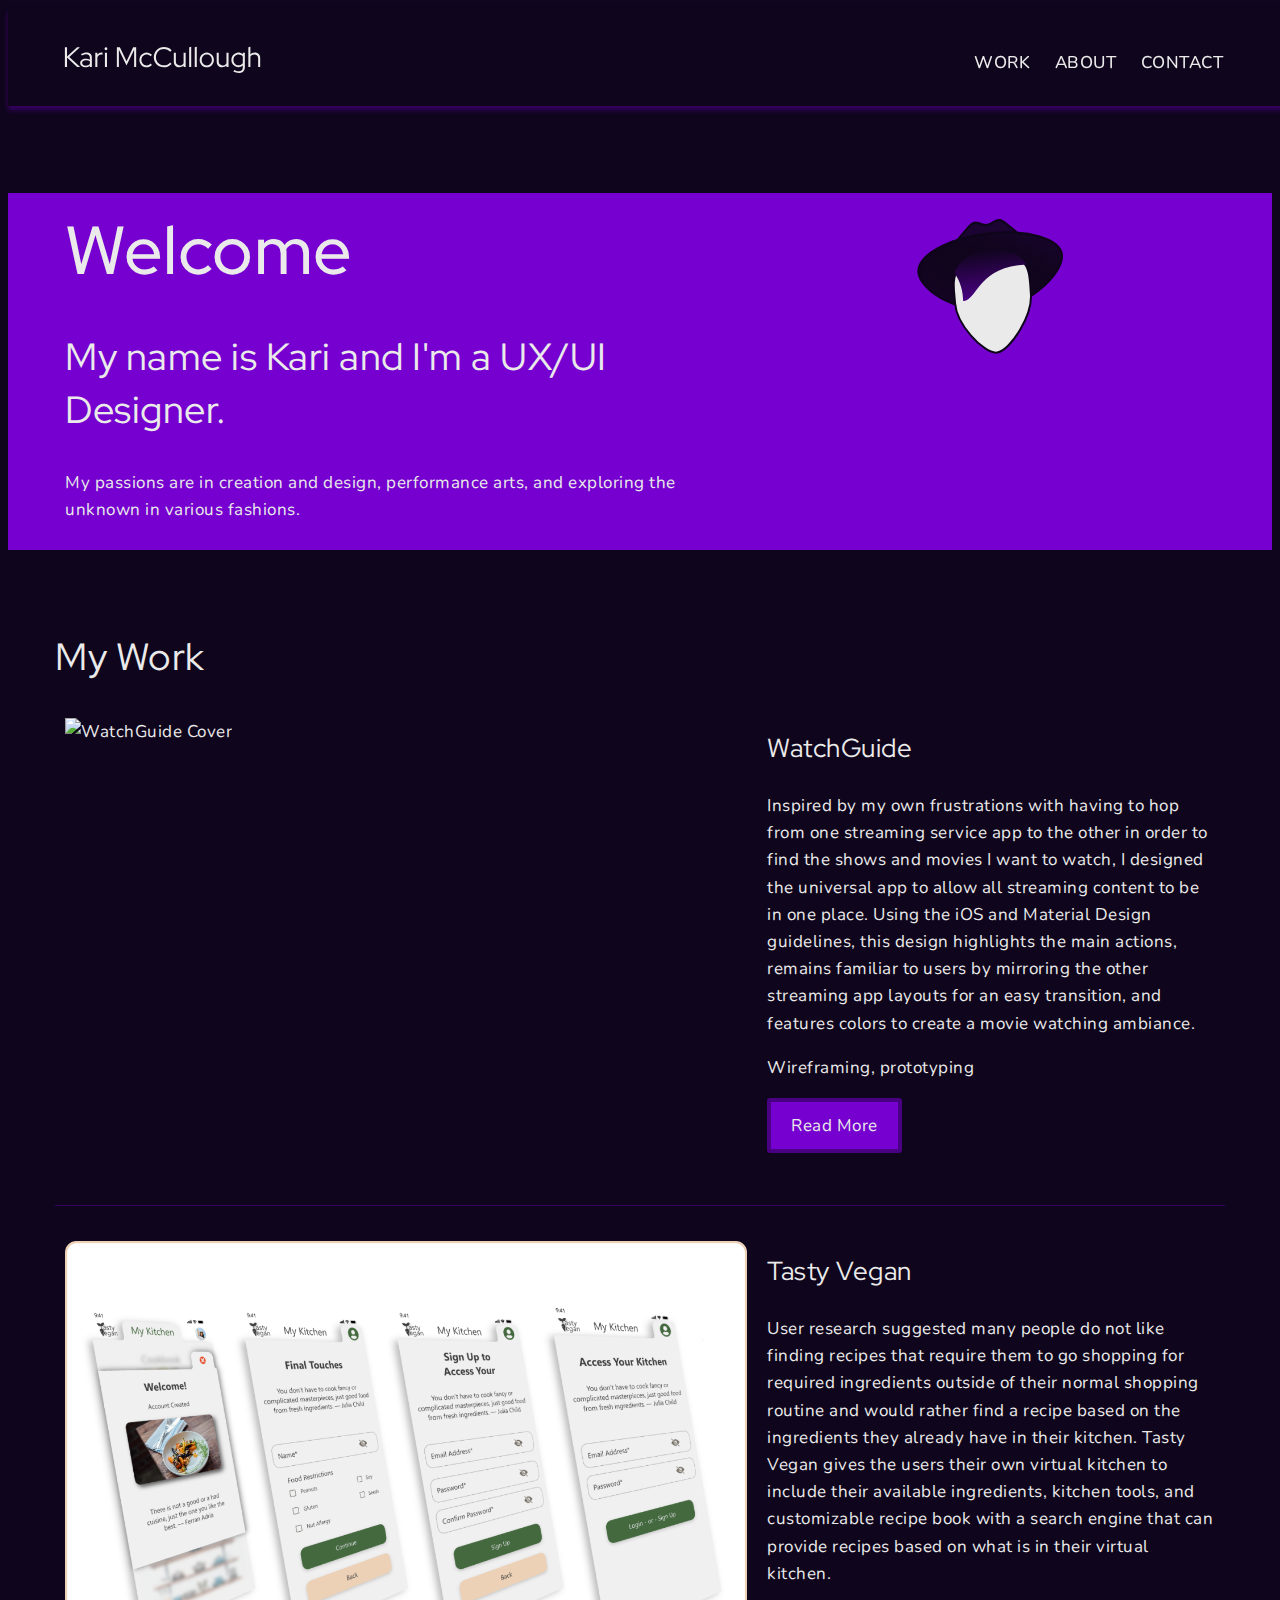
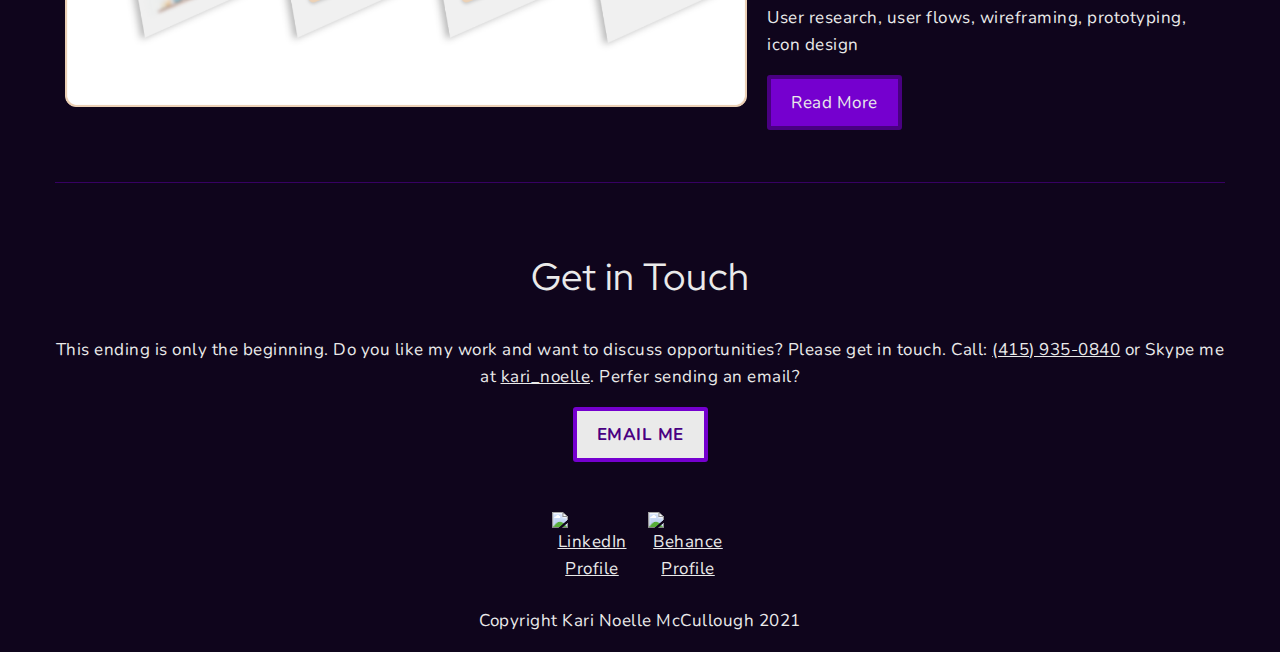
==== commit ea6748b4: "Update logo and footer" ====
--- a/index.html
+++ b/index.html
@@ -14,6 +14,7 @@
   <link rel="icon" type="image/png" sizes="32x32" href="favicons/favicon-32x32.png">
   <link rel="icon" type="image/png" sizes="16x16" href="favicons/favicon-16x16.png">
   <link rel="manifest" href="/site.webmanifest">
+  <script src="https://kit.fontawesome.com/fa7055c1cb.js" crossorigin="anonymous"></script>
   <meta name="msapplication-TileColor" content="#da532c">
   <meta name="theme-color" content="#ffffff">
   <meta name="viewport" content="width=device-width, intial-scale=1">
@@ -22,14 +23,17 @@
 <body>
   <header>
     <div class="container">
-      <img src="https://via.placeholder.com/150x50?text=i-ate-my-logo" alt="Kari McCullough" class="logo">
-      <nav>
-        <ul class="navigation">
-          <li><a href="index.html">Work</a></li>
-          <li><a href="about.html">About</a></li>
-          <li><a href="#Contact">Contact</a></li>
-        </ul>
-      </nav>
+      <div class="navtoggle" id="myNavtoggle">
+        <img src="logos/logo-nav.svg" alt="Kari McCullough" class="logo">
+        <nav>
+          <ul class="">
+            <li><a href="index.html">Work</a></li>
+            <li><a href="about.html">About</a></li>
+            <li><a href="#Contact" onclick="menuToggle()">Contact</a></li>
+            <li><a href="javascript:void(0);" class="icon" onclick="menuToggle()"><i class="fas fa-bars"></i></a></li>
+          </ul>
+        </nav>
+      </div>
     </div>
   </header>
 
@@ -46,940 +50,10 @@
                 My passions are in creation and design, performance arts, and exploring the unknown in various fashions.
               </p>
             </div>
-            <div class="column col-md-6 col-lg-5">
-  <svg xmlns="http://www.w3.org/2000/svg" class="berlin-illustration" viewBox="0 0 700 505" xmlns:xlink="http://www.w3.org/1999/xlink">
-        <defs>
-            <polygon id="a" points=".06 231.917 .06 .929 688.717 .929 688.717 231.917" />
-        </defs>
-        <g fill="none" fill-rule="evenodd">
-          <g transform="translate(0 241)" class="cloud-front">
-          <path fill="#1A232C" d="M87.602,29 L87.602,28 C87.326,28.001 87.103,28.024 86.927,28.033 L86.979,29.031 L87.947,28.78 C85.741,20.282 78.041,14.002 68.852,14 C67.858,14 66.904,14.096 65.98,14.231 L66.125,15.22 L67.019,14.772 C62.626,6.015 53.567,0.001 43.102,0 C29.041,0.002 17.524,10.848 16.443,24.632 L17.44,24.71 L17.606,23.724 C16.803,23.589 15.969,23.5 15.102,23.5 C6.817,23.501 0.102,30.215 0.102,38.5 C0.102,46.785 6.817,53.499 15.102,53.5 L87.602,53.5 C94.644,53.499 100.351,47.792 100.352,40.75 C100.351,33.708 94.644,28.001 87.602,28 L87.602,30 C90.573,30 93.254,31.202 95.203,33.149 C97.15,35.097 98.351,37.778 98.352,40.75 C98.351,43.722 97.15,46.403 95.203,48.351 C93.254,50.298 90.573,51.5 87.602,51.5 L15.102,51.5 C11.509,51.5 8.265,50.046 5.909,47.692 C3.555,45.337 2.102,42.093 2.102,38.5 C2.102,34.907 3.555,31.663 5.909,29.308 C8.265,26.954 11.509,25.5 15.102,25.5 C15.831,25.5 16.553,25.575 17.273,25.697 C17.551,25.743 17.832,25.672 18.055,25.499 C18.277,25.325 18.414,25.07 18.436,24.789 C19.436,12.04 30.094,1.998 43.102,2 C52.786,1.999 61.163,7.564 65.231,15.669 C65.425,16.055 65.842,16.272 66.27,16.21 C67.132,16.084 67.988,16 68.852,16 C77.108,15.998 84.027,21.647 86.011,29.283 C86.13,29.741 86.557,30.054 87.031,30.03 C87.27,30.017 87.457,29.999 87.602,30 L87.602,29"
-              transform="translate(38 36)" />
-            </g>
-            <path fill="#B5CE6F" d="M646.484,484.382 C646.484,489.501 644.531,494.62 640.627,498.525 C636.722,502.43 631.603,504.382 626.484,504.382 L60.873,504.382 C55.754,504.382 50.636,502.43 46.731,498.525 C42.826,494.62 40.873,489.501 40.873,484.382 L40.873,471.917 L646.484,471.917 L646.484,484.382"
-            />
-            <polyline fill="#67C2E2" points="334.824 185.029 101.449 185.029 106.209 195.08 563.438 195.08 568.2 185.029 334.824 185.029" />
-            <path fill="#1A232C" d="M334.824,185.029 L334.824,184.029 L101.449,184.029 C101.104,184.029 100.788,184.203 100.604,184.494 C100.42,184.785 100.398,185.146 100.545,185.457 L105.306,195.508 C105.471,195.856 105.824,196.079 106.209,196.079 L563.438,196.079 C563.824,196.079 564.177,195.856 564.342,195.508 L569.104,185.457 C569.251,185.146 569.229,184.785 569.045,184.494 C568.861,184.203 568.544,184.029 568.2,184.029 L334.824,184.029 L334.824,186.029 L566.62,186.029 L562.806,194.08 L106.842,194.08 L103.029,186.029 L334.824,186.029 L334.824,185.029"
-            />
-            <polygon fill="#296997" points="114.416 218.974 560.222 218.974 560.222 195.08 114.416 195.08" />
-            <path fill="#1A232C" d="M560.222,218.974 L560.222,217.974 L115.416,217.974 L115.416,196.079 L559.222,196.079 L559.222,218.974 L560.222,218.974 L560.222,217.974 L560.222,218.974 L561.222,218.974 L561.222,195.08 C561.222,194.816 561.115,194.559 560.929,194.372 C560.742,194.186 560.485,194.08 560.222,194.08 L114.416,194.08 C114.152,194.08 113.895,194.186 113.708,194.372 C113.522,194.559 113.416,194.816 113.416,195.08 L113.416,218.974 C113.416,219.237 113.522,219.495 113.708,219.681 C113.895,219.867 114.152,219.974 114.416,219.974 L560.222,219.974 C560.485,219.974 560.742,219.867 560.929,219.681 C561.115,219.495 561.222,219.237 561.222,218.974 L560.222,218.974"
-            />
-            <polygon fill="#67C2E2" points="105.85 269.08 573.225 269.08 573.225 233.398 105.85 233.398" />
-            <path fill="#1A232C" d="M573.225,233.398 L573.225,232.398 L105.85,232.398 C105.587,232.398 105.329,232.505 105.143,232.691 C104.957,232.877 104.85,233.134 104.85,233.398 L104.85,269.08 C104.85,269.344 104.957,269.601 105.143,269.788 C105.329,269.974 105.587,270.08 105.85,270.08 L573.225,270.08 C573.488,270.08 573.745,269.974 573.932,269.788 C574.118,269.601 574.225,269.344 574.225,269.08 L574.225,233.398 C574.225,233.134 574.118,232.877 573.932,232.691 C573.745,232.505 573.488,232.398 573.225,232.398 L573.225,233.398 L572.225,233.398 L572.225,268.08 L106.85,268.08 L106.85,234.398 L573.225,234.398 L573.225,233.398 L572.225,233.398 L573.225,233.398"
-            />
-            <polygon fill="#296997" points="116.751 256.508 562.557 256.508 562.557 241.243 116.751 241.243" />
-            <path fill="#1A232C" d="M562.557,256.508 L562.557,255.508 L117.75,255.508 L117.75,242.243 L561.557,242.243 L561.557,256.508 L562.557,256.508 L562.557,255.508 L562.557,256.508 L563.557,256.508 L563.557,241.243 C563.557,240.979 563.45,240.722 563.264,240.535 C563.078,240.349 562.82,240.243 562.557,240.243 L116.75,240.243 C116.487,240.243 116.23,240.349 116.043,240.535 C115.857,240.722 115.751,240.979 115.751,241.243 L115.751,256.508 C115.751,256.771 115.857,257.029 116.043,257.215 C116.23,257.401 116.487,257.508 116.751,257.508 L562.557,257.508 C562.82,257.508 563.077,257.401 563.264,257.215 C563.45,257.029 563.557,256.771 563.557,256.508 L562.557,256.508"
-            />
-            <polygon fill="#67C2E2" points="158.07 218.974 518.563 218.974 518.563 211.858 158.07 211.858" />
-            <path fill="#1A232C" d="M518.563,211.858 L518.563,210.858 L158.07,210.858 C157.807,210.858 157.549,210.964 157.363,211.151 C157.177,211.337 157.07,211.594 157.07,211.858 L157.07,218.974 C157.07,219.237 157.177,219.495 157.363,219.681 C157.549,219.867 157.807,219.974 158.07,219.974 L518.563,219.974 C518.826,219.974 519.083,219.867 519.27,219.681 C519.456,219.495 519.562,219.237 519.562,218.974 L519.562,211.858 C519.562,211.594 519.456,211.337 519.27,211.151 C519.083,210.964 518.826,210.858 518.563,210.858 L518.563,211.858 L517.563,211.858 L517.563,217.974 L159.07,217.974 L159.07,212.858 L518.563,212.858 L518.563,211.858 L517.563,211.858 L518.563,211.858"
-            />
-            <polygon fill="#FBFDFC" points="186.438 211.858 490.194 211.858 490.194 204.741 186.438 204.741" />
-            <path fill="#1A232C" d="M490.194,204.741 L490.194,203.741 L186.438,203.741 C186.175,203.741 185.917,203.848 185.731,204.034 C185.545,204.221 185.438,204.478 185.438,204.741 L185.438,211.858 C185.438,212.121 185.545,212.379 185.731,212.565 C185.917,212.751 186.175,212.858 186.438,212.858 L490.194,212.858 C490.458,212.858 490.715,212.751 490.902,212.565 C491.088,212.379 491.194,212.121 491.194,211.858 L491.194,204.741 C491.194,204.478 491.088,204.221 490.902,204.034 C490.715,203.848 490.458,203.741 490.194,203.741 L490.194,204.741 L489.194,204.741 L489.194,210.858 L187.438,210.858 L187.438,205.741 L490.194,205.741 L490.194,204.741 L489.194,204.741 L490.194,204.741"
-            />
-            <polygon fill="#67C2E2" points="206.805 204.741 469.828 204.741 469.828 197.624 206.805 197.624" />
-            <path fill="#1A232C" d="M469.828,197.624 L469.828,196.624 L206.805,196.624 C206.541,196.624 206.284,196.731 206.098,196.917 C205.911,197.103 205.805,197.361 205.805,197.624 L205.805,204.741 C205.805,205.005 205.911,205.262 206.098,205.449 C206.284,205.635 206.541,205.741 206.805,205.741 L469.828,205.741 C470.091,205.741 470.349,205.635 470.535,205.449 C470.722,205.262 470.828,205.005 470.828,204.741 L470.828,197.624 C470.828,197.361 470.722,197.103 470.535,196.917 C470.349,196.731 470.091,196.624 469.828,196.624 L469.828,197.624 L468.828,197.624 L468.828,203.741 L207.805,203.741 L207.805,198.624 L469.828,198.624 L469.828,197.624 L468.828,197.624 L469.828,197.624"
-            />
-            <polygon fill="#FBFDFC" points="229.521 197.624 447.111 197.624 447.111 190.509 229.521 190.509" />
-            <path fill="#1A232C" d="M447.111,190.509 L447.111,189.509 L229.521,189.509 C229.258,189.509 229,189.616 228.814,189.802 C228.628,189.988 228.521,190.246 228.521,190.509 L228.521,197.624 C228.521,197.888 228.628,198.145 228.814,198.332 C229,198.518 229.258,198.624 229.521,198.624 L447.111,198.624 C447.375,198.624 447.632,198.518 447.818,198.332 C448.005,198.145 448.111,197.888 448.111,197.624 L448.111,190.509 C448.111,190.246 448.005,189.988 447.818,189.802 C447.632,189.616 447.375,189.509 447.111,189.509 L447.111,190.509 L446.111,190.509 L446.111,196.624 L230.521,196.624 L230.521,191.509 L447.111,191.509 L447.111,190.509 L446.111,190.509 L447.111,190.509"
-            />
-            <path fill="#67C2E2" d="M135.607,355.447 C135.163,337.766 134.264,313.326 133.648,297.387 C133.274,287.721 133.004,281.18 133.004,281.18 L108.722,281.18 C108.722,281.18 108.452,287.721 108.079,297.387 C107.462,313.326 106.563,337.766 106.119,355.447 C105.953,362.059 105.85,367.732 105.85,371.653 L105.85,371.654 C105.85,386.117 107.243,424.332 108.089,446.189 C108.457,455.706 108.722,462.126 108.722,462.126 L133.004,462.126 C133.004,462.126 133.269,455.706 133.637,446.189 C134.482,424.332 135.876,386.117 135.876,371.654 L135.876,371.653 C135.876,367.732 135.773,362.059 135.607,355.447"
-            />
-            <path fill="#428DAE" d="M133.648 297.387L108.079 297.387C108.452 287.721 108.722 281.18 108.722 281.18L133.004 281.18C133.004 281.18 133.274 287.721 133.648 297.387M135.876 371.654L105.85 371.654 105.85 371.653C105.85 367.732 105.953 362.059 106.119 355.447L135.607 355.447C135.773 362.059 135.876 367.732 135.876 371.653L135.876 371.654M133.004 462.126L108.722 462.126C108.722 462.126 108.457 455.706 108.089 446.189L133.637 446.189C133.269 455.706 133.004 462.126 133.004 462.126"
-            />
-            <path fill="#1A232C" d="M109.612,461.199 L132.114,461.199 C132.447,453.007 134.949,390.886 134.949,371.653 C134.949,352.42 132.447,290.299 132.114,282.108 L109.612,282.108 C109.279,290.299 106.778,352.42 106.778,371.653 C106.778,390.886 109.279,453.007 109.612,461.199 Z M133.895,463.054 L107.832,463.054 L107.794,462.164 C107.766,461.466 104.922,392.193 104.922,371.653 C104.922,351.114 107.766,281.839 107.794,281.142 L107.832,280.252 L133.895,280.252 L133.931,281.142 C133.96,281.839 136.804,351.114 136.804,371.653 C136.804,392.193 133.96,461.466 133.931,462.164 L133.895,463.054 L133.895,463.054 Z"
-            />
-            <path fill="#1A232C" d="M111.638 281.18L111.638 462.126C111.638 462.679 112.086 463.126 112.638 463.126 113.19 463.126 113.638 462.679 113.638 462.126L113.638 281.18C113.638 280.628 113.19 280.18 112.638 280.18 112.086 280.18 111.638 280.628 111.638 281.18M119.863 281.18L119.863 462.126C119.863 462.679 120.311 463.126 120.863 463.126 121.416 463.126 121.863 462.679 121.863 462.126L121.863 281.18C121.863 280.628 121.416 280.18 120.863 280.18 120.311 280.18 119.863 280.628 119.863 281.18M128.088 281.18L128.088 462.126C128.088 462.679 128.536 463.126 129.088 463.126 129.64 463.126 130.088 462.679 130.088 462.126L130.088 281.18C130.088 280.628 129.64 280.18 129.088 280.18 128.536 280.18 128.088 280.628 128.088 281.18"
-            />
-            <path fill="#296997" d="M136.79,277.265 C136.79,279.418 134.675,281.18 132.09,281.18 L109.636,281.18 C107.051,281.18 104.936,279.418 104.936,277.265 C104.936,275.111 107.051,273.349 109.636,273.349 L132.09,273.349 C134.675,273.349 136.79,275.111 136.79,277.265"
-            />
-            <path fill="#1A232C" d="M136.79,277.265 L135.79,277.265 C135.789,278.005 135.433,278.704 134.769,279.262 C134.109,279.814 133.155,280.181 132.09,280.18 L109.636,280.18 C108.571,280.181 107.617,279.814 106.956,279.262 C106.293,278.704 105.936,278.005 105.936,277.265 C105.936,276.524 106.293,275.825 106.957,275.267 C107.617,274.715 108.571,274.348 109.636,274.349 L132.09,274.349 C133.155,274.348 134.109,274.716 134.769,275.267 C135.433,275.825 135.789,276.524 135.79,277.265 L137.79,277.265 C137.791,275.851 137.09,274.593 136.049,273.731 C135.006,272.863 133.61,272.35 132.09,272.349 L109.636,272.349 C108.116,272.35 106.72,272.863 105.676,273.731 C104.636,274.593 103.935,275.851 103.936,277.265 C103.935,278.678 104.636,279.937 105.677,280.798 C106.72,281.666 108.116,282.179 109.636,282.18 L132.09,282.18 C133.61,282.179 135.006,281.666 136.049,280.798 C137.09,279.937 137.791,278.678 137.79,277.265 L136.79,277.265"
-            />
-            <path fill="#296997" d="M140.775,467.217 C140.775,469.803 138.661,471.917 136.076,471.917 L105.65,471.917 C103.065,471.917 100.951,469.803 100.951,467.217 L100.951,466.825 C100.951,464.241 103.065,462.126 105.65,462.126 L136.076,462.126 C138.661,462.126 140.775,464.241 140.775,466.825 L140.775,467.217"
-            />
-            <path fill="#1A232C" d="M140.775,467.217 L139.775,467.217 C139.775,468.235 139.361,469.155 138.688,469.83 C138.013,470.503 137.093,470.917 136.076,470.917 L105.65,470.917 C104.633,470.917 103.713,470.504 103.038,469.83 C102.365,469.155 101.951,468.235 101.951,467.217 L101.951,466.825 C101.951,465.808 102.365,464.889 103.038,464.214 C103.713,463.54 104.633,463.127 105.65,463.126 L136.076,463.126 C137.093,463.127 138.013,463.54 138.688,464.214 C139.362,464.889 139.775,465.808 139.775,466.825 L139.775,467.217 L141.775,467.217 L141.775,466.825 C141.772,463.684 139.217,461.13 136.076,461.126 L105.65,461.126 C102.509,461.13 99.955,463.684 99.951,466.825 L99.951,467.217 C99.954,470.36 102.509,472.914 105.65,472.917 L136.076,472.917 C139.217,472.914 141.772,470.36 141.775,467.217 L140.775,467.217"
-            />
-            <path fill="#296997" d="M136.79,458.208 C136.79,460.363 134.675,462.126 132.09,462.126 L109.636,462.126 C107.051,462.126 104.936,460.363 104.936,458.208 C104.936,456.057 107.051,454.292 109.636,454.292 L132.09,454.292 C134.675,454.292 136.79,456.057 136.79,458.208"
-            />
-            <path fill="#1A232C" d="M136.79,458.208 L135.79,458.208 C135.789,458.949 135.432,459.649 134.769,460.207 C134.108,460.76 133.154,461.128 132.09,461.126 L109.636,461.126 C108.572,461.128 107.617,460.76 106.957,460.207 C106.293,459.649 105.936,458.949 105.936,458.208 C105.936,457.47 106.293,456.77 106.957,456.212 C107.617,455.659 108.572,455.291 109.636,455.292 L132.09,455.292 C133.154,455.291 134.108,455.659 134.769,456.212 C135.433,456.77 135.789,457.47 135.79,458.208 L137.79,458.208 C137.791,456.796 137.09,455.538 136.05,454.675 C135.006,453.808 133.61,453.294 132.09,453.292 L109.636,453.292 C108.115,453.294 106.719,453.808 105.676,454.675 C104.636,455.538 103.935,456.796 103.936,458.208 C103.935,459.622 104.636,460.881 105.676,461.743 C106.72,462.611 108.116,463.125 109.636,463.126 L132.09,463.126 C133.61,463.125 135.006,462.611 136.05,461.743 C137.09,460.881 137.791,459.622 137.79,458.208 L136.79,458.208"
-            />
-            <path fill="#67C2E2" d="M572.471,355.447 C572.025,337.766 571.126,313.326 570.51,297.387 C570.137,287.721 569.867,281.18 569.867,281.18 L545.585,281.18 C545.585,281.18 545.315,287.721 544.942,297.387 C544.326,313.326 543.427,337.766 542.981,355.447 C542.815,362.059 542.713,367.732 542.713,371.653 L542.713,371.654 C542.713,386.117 544.107,424.332 544.952,446.189 C545.32,455.706 545.585,462.126 545.585,462.126 L569.867,462.126 C569.867,462.126 570.132,455.706 570.499,446.189 C571.346,424.332 572.739,386.117 572.739,371.654 L572.739,371.653 C572.739,367.732 572.637,362.059 572.471,355.447"
-            />
-            <path fill="#428DAE" d="M569.582 297.387L566.951 297.387 566.951 282.108 568.977 282.108C569.063 284.206 569.29 289.841 569.582 297.387M564.951 297.387L545.871 297.387C546.162 289.841 546.39 284.206 546.476 282.108L564.951 282.108 564.951 297.387M571.8 369.187L566.951 369.187 566.951 356.265 571.562 356.265C571.685 361.272 571.771 365.701 571.8 369.187M564.951 369.187L543.653 369.187C543.684 365.512 543.777 360.79 543.912 355.447L553.551 355.447 553.551 356.265 564.951 356.265 564.951 369.187"
-            />
-            <path fill="#1A232C" d="M546.476,461.199 L568.977,461.199 C569.31,453.007 571.812,390.886 571.812,371.653 C571.812,352.42 569.31,290.299 568.977,282.108 L546.476,282.108 C546.142,290.299 543.642,352.42 543.642,371.653 C543.642,390.886 546.142,453.007 546.476,461.199 M570.758,463.054 L544.694,463.054 L544.658,462.164 C544.629,461.466 541.785,392.193 541.785,371.653 C541.785,351.114 544.629,281.839 544.658,281.142 L544.694,280.252 L570.758,280.252 L570.795,281.142 C570.823,281.839 573.667,351.114 573.667,371.653 C573.667,392.193 570.823,461.466 570.795,462.164 L570.758,463.054"
-            />
-            <path fill="#1A232C" d="M548.501 281.18L548.501 462.126C548.501 462.679 548.949 463.126 549.501 463.126 550.053 463.126 550.501 462.679 550.501 462.126L550.501 281.18C550.501 280.628 550.053 280.18 549.501 280.18 548.949 280.18 548.501 280.628 548.501 281.18M556.727 281.18L556.727 462.126C556.727 462.679 557.174 463.126 557.727 463.126 558.279 463.126 558.727 462.679 558.727 462.126L558.727 281.18C558.727 280.628 558.279 280.18 557.727 280.18 557.174 280.18 556.727 280.628 556.727 281.18M564.951 281.18L564.951 462.126C564.951 462.679 565.399 463.126 565.951 463.126 566.503 463.126 566.951 462.679 566.951 462.126L566.951 281.18C566.951 280.628 566.503 280.18 565.951 280.18 565.399 280.18 564.951 280.628 564.951 281.18"
-            />
-            <path fill="#296997" d="M573.653,277.265 C573.653,279.418 571.537,281.18 568.953,281.18 L546.499,281.18 C543.915,281.18 541.799,279.418 541.799,277.265 C541.799,275.111 543.915,273.349 546.499,273.349 L568.953,273.349 C571.537,273.349 573.653,275.111 573.653,277.265"
-            />
-            <path fill="#1A232C" d="M573.653,277.265 L572.653,277.265 C572.653,278.005 572.296,278.704 571.632,279.262 C570.972,279.814 570.017,280.181 568.953,280.18 L546.499,280.18 C545.435,280.181 544.48,279.814 543.82,279.262 C543.156,278.704 542.8,278.005 542.799,277.265 C542.8,276.525 543.156,275.825 543.82,275.267 C544.481,274.715 545.435,274.348 546.499,274.349 L568.953,274.349 C570.017,274.348 570.972,274.715 571.632,275.267 C572.296,275.825 572.653,276.525 572.653,277.265 L574.653,277.265 C574.654,275.851 573.953,274.593 572.912,273.731 C571.869,272.863 570.473,272.35 568.953,272.349 L546.499,272.349 C544.979,272.35 543.583,272.863 542.54,273.731 C541.499,274.593 540.798,275.851 540.799,277.265 C540.798,278.679 541.499,279.937 542.54,280.798 C543.583,281.666 544.979,282.179 546.499,282.18 L568.953,282.18 C570.473,282.179 571.869,281.666 572.912,280.798 C573.953,279.937 574.654,278.679 574.653,277.265 L573.653,277.265"
-            />
-            <path fill="#296997" d="M577.639,467.217 C577.639,469.803 575.524,471.917 572.938,471.917 L542.514,471.917 C539.929,471.917 537.813,469.803 537.813,467.217 L537.813,466.825 C537.813,464.241 539.929,462.126 542.514,462.126 L572.938,462.126 C575.524,462.126 577.639,464.241 577.639,466.825 L577.639,467.217"
-            />
-            <path fill="#1A232C" d="M577.639,467.217 L576.639,467.217 C576.638,468.235 576.225,469.155 575.551,469.83 C574.876,470.503 573.956,470.917 572.938,470.917 L542.514,470.917 C541.497,470.917 540.576,470.503 539.901,469.83 C539.227,469.155 538.814,468.234 538.813,467.217 L538.813,466.825 C538.814,465.808 539.227,464.889 539.901,464.214 C540.576,463.54 541.497,463.127 542.514,463.126 L572.938,463.126 C573.956,463.127 574.876,463.54 575.551,464.214 C576.225,464.888 576.638,465.808 576.639,466.825 L576.639,467.217 L578.639,467.217 L578.639,466.825 C578.635,463.684 576.081,461.13 572.938,461.126 L542.514,461.126 C539.372,461.13 536.817,463.684 536.813,466.825 L536.813,467.217 C536.817,470.36 539.372,472.914 542.514,472.917 L572.938,472.917 C576.081,472.914 578.635,470.359 578.639,467.217 L577.639,467.217"
-            />
-            <path fill="#296997" d="M573.653,458.208 C573.653,460.363 571.537,462.126 568.953,462.126 L546.499,462.126 C543.915,462.126 541.799,460.363 541.799,458.208 C541.799,456.057 543.915,454.292 546.499,454.292 L568.953,454.292 C571.537,454.292 573.653,456.057 573.653,458.208"
-            />
-            <path fill="#1A232C" d="M573.653,458.208 L572.653,458.208 C572.653,458.949 572.296,459.649 571.632,460.207 C570.971,460.76 570.017,461.128 568.953,461.126 L546.499,461.126 C545.435,461.128 544.481,460.76 543.82,460.207 C543.157,459.649 542.799,458.949 542.799,458.208 C542.799,457.47 543.156,456.77 543.82,456.212 C544.481,455.659 545.435,455.291 546.499,455.292 L568.953,455.292 C570.017,455.291 570.971,455.659 571.632,456.212 C572.296,456.77 572.653,457.47 572.653,458.208 L574.653,458.208 C574.654,456.796 573.953,455.538 572.912,454.675 C571.869,453.808 570.473,453.294 568.953,453.292 L546.499,453.292 C544.979,453.294 543.583,453.808 542.54,454.675 C541.499,455.538 540.798,456.796 540.799,458.208 C540.798,459.622 541.499,460.881 542.54,461.743 C543.583,462.611 544.979,463.125 546.499,463.126 L568.953,463.126 C570.473,463.125 571.869,462.611 572.912,461.743 C573.953,460.881 574.654,459.622 574.653,458.208 L573.653,458.208"
-            />
-            <path fill="#67C2E2" d="M485.098,355.447 C484.654,337.766 483.753,313.326 483.137,297.387 C482.764,287.721 482.494,281.18 482.494,281.18 L458.213,281.18 C458.213,281.18 457.942,287.721 457.569,297.387 C456.953,313.326 456.055,337.766 455.608,355.447 C455.443,362.059 455.34,367.732 455.34,371.653 L455.34,371.654 C455.34,386.117 456.733,424.332 457.58,446.189 C457.948,455.706 458.213,462.126 458.213,462.126 L482.494,462.126 C482.494,462.126 482.759,455.706 483.126,446.189 C483.973,424.332 485.366,386.117 485.366,371.654 L485.366,371.653 C485.366,367.732 485.265,362.059 485.098,355.447"
-            />
-            <path fill="#428DAE" d="M483.137 297.387L457.569 297.387C457.942 287.721 458.213 281.18 458.213 281.18L482.494 281.18C482.494 281.18 482.764 287.721 483.137 297.387M485.355 369.187L455.351 369.187C455.382 365.502 455.475 360.78 455.608 355.447L485.098 355.447C485.232 360.78 485.325 365.502 485.355 369.187"
-            />
-            <path fill="#1A232C" d="M459.103,461.199 L481.605,461.199 C481.938,453.007 484.439,390.886 484.439,371.653 C484.439,352.42 481.938,290.299 481.605,282.108 L459.103,282.108 C458.769,290.299 456.268,352.42 456.268,371.653 C456.268,390.886 458.769,453.007 459.103,461.199 Z M483.386,463.054 L457.321,463.054 L457.285,462.164 C457.256,461.466 454.412,392.193 454.412,371.653 C454.412,351.114 457.256,281.839 457.285,281.142 L457.321,280.252 L483.386,280.252 L483.422,281.142 C483.45,281.839 486.294,351.114 486.294,371.653 C486.294,392.193 483.45,461.466 483.422,462.164 L483.386,463.054 L483.386,463.054 Z"
-            />
-            <path fill="#1A232C" d="M461.128 281.18L461.128 462.126C461.128 462.679 461.576 463.126 462.128 463.126 462.68 463.126 463.128 462.679 463.128 462.126L463.128 281.18C463.128 280.628 462.68 280.18 462.128 280.18 461.576 280.18 461.128 280.628 461.128 281.18M469.354 281.18L469.354 462.126C469.354 462.679 469.801 463.126 470.354 463.126 470.906 463.126 471.354 462.679 471.354 462.126L471.354 281.18C471.354 280.628 470.906 280.18 470.354 280.18 469.801 280.18 469.354 280.628 469.354 281.18M477.578 281.18L477.578 462.126C477.578 462.679 478.026 463.126 478.578 463.126 479.13 463.126 479.578 462.679 479.578 462.126L479.578 281.18C479.578 280.628 479.13 280.18 478.578 280.18 478.026 280.18 477.578 280.628 477.578 281.18"
-            />
-            <path fill="#296997" d="M486.281,277.265 C486.281,279.418 484.164,281.18 481.58,281.18 L459.126,281.18 C456.542,281.18 454.426,279.418 454.426,277.265 C454.426,275.111 456.542,273.349 459.126,273.349 L481.58,273.349 C484.164,273.349 486.281,275.111 486.281,277.265"
-            />
-            <path fill="#1A232C" d="M486.281,277.265 L485.281,277.265 C485.281,278.005 484.924,278.704 484.26,279.262 C483.599,279.814 482.644,280.181 481.58,280.18 L459.126,280.18 C458.062,280.181 457.107,279.814 456.447,279.262 C455.783,278.704 455.427,278.005 455.426,277.265 C455.427,276.525 455.783,275.825 456.447,275.267 C457.108,274.715 458.062,274.348 459.126,274.349 L481.58,274.349 C482.644,274.348 483.599,274.716 484.26,275.268 C484.924,275.825 485.281,276.525 485.281,277.265 L487.281,277.265 C487.282,275.851 486.58,274.593 485.54,273.731 C484.496,272.863 483.1,272.35 481.58,272.349 L459.126,272.349 C457.606,272.35 456.21,272.863 455.167,273.731 C454.126,274.593 453.425,275.851 453.426,277.265 C453.425,278.679 454.126,279.937 455.167,280.798 C456.21,281.666 457.606,282.179 459.126,282.18 L481.58,282.18 C483.1,282.179 484.496,281.666 485.54,280.799 C486.58,279.937 487.282,278.679 487.281,277.265 L486.281,277.265"
-            />
-            <path fill="#296997" d="M490.266,467.217 C490.266,469.803 488.151,471.917 485.565,471.917 L455.141,471.917 C452.556,471.917 450.44,469.803 450.44,467.217 L450.44,466.825 C450.44,464.241 452.556,462.126 455.141,462.126 L485.565,462.126 C488.151,462.126 490.266,464.241 490.266,466.825 L490.266,467.217"
-            />
-            <path fill="#1A232C" d="M490.266,467.217 L489.266,467.217 C489.265,468.235 488.852,469.155 488.178,469.83 C487.503,470.503 486.583,470.917 485.565,470.917 L455.141,470.917 C454.124,470.917 453.203,470.503 452.528,469.83 C451.854,469.155 451.441,468.234 451.44,467.217 L451.44,466.825 C451.441,465.808 451.854,464.889 452.528,464.214 C453.203,463.54 454.124,463.127 455.141,463.126 L485.565,463.126 C486.583,463.127 487.503,463.54 488.178,464.214 C488.852,464.888 489.265,465.808 489.266,466.825 L489.266,467.217 L491.266,467.217 L491.266,466.825 C491.262,463.684 488.708,461.13 485.565,461.126 L455.141,461.126 C451.999,461.13 449.444,463.684 449.44,466.825 L449.44,467.217 C449.444,470.36 451.999,472.914 455.141,472.917 L485.565,472.917 C488.708,472.914 491.262,470.359 491.266,467.217 L490.266,467.217"
-            />
-            <path fill="#296997" d="M486.281,458.208 C486.281,460.363 484.164,462.126 481.58,462.126 L459.126,462.126 C456.542,462.126 454.426,460.363 454.426,458.208 C454.426,456.057 456.542,454.292 459.126,454.292 L481.58,454.292 C484.164,454.292 486.281,456.057 486.281,458.208"
-            />
-            <path fill="#1A232C" d="M486.281,458.208 L485.281,458.208 C485.281,458.949 484.923,459.649 484.26,460.207 C483.599,460.76 482.644,461.128 481.58,461.126 L459.126,461.126 C458.062,461.128 457.108,460.76 456.447,460.207 C455.784,459.649 455.427,458.949 455.426,458.208 C455.426,457.47 455.783,456.77 456.447,456.212 C457.108,455.659 458.062,455.291 459.126,455.292 L481.58,455.292 C482.644,455.291 483.598,455.659 484.26,456.212 C484.924,456.77 485.281,457.47 485.281,458.208 L487.281,458.208 C487.282,456.795 486.58,455.538 485.54,454.675 C484.496,453.808 483.1,453.294 481.58,453.292 L459.126,453.292 C457.606,453.294 456.21,453.808 455.167,454.675 C454.126,455.538 453.425,456.796 453.426,458.208 C453.425,459.622 454.126,460.881 455.167,461.743 C456.21,462.611 457.606,463.125 459.126,463.126 L481.58,463.126 C483.1,463.125 484.496,462.611 485.54,461.743 C486.581,460.881 487.282,459.622 487.281,458.208 L486.281,458.208"
-            />
-            <path fill="#67C2E2" d="M397.726,354.466 C397.28,336.787 396.381,312.346 395.765,296.407 C395.392,286.742 395.122,280.2 395.122,280.2 L370.84,280.2 C370.84,280.2 370.57,286.742 370.197,296.407 C369.581,312.346 368.682,336.787 368.236,354.466 C368.07,361.078 367.968,366.751 367.968,370.672 L367.968,370.673 C367.968,385.136 369.361,423.352 370.207,445.208 C370.575,454.726 370.84,461.146 370.84,461.146 L395.122,461.146 C395.122,461.146 395.386,454.726 395.754,445.208 C396.601,423.352 397.994,385.136 397.994,370.673 L397.994,370.672 C397.994,366.751 397.892,361.078 397.726,354.466"
-            />
-            <path fill="#428DAE" d="M394.837 296.407L392.206 296.407 392.206 281.127 394.233 281.127C394.318 283.225 394.545 288.861 394.837 296.407L394.837 296.407zM383.981 296.407L390.206 296.407 390.206 281.127 383.981 281.127 383.981 296.407zM375.756 296.407L381.98 296.407 381.98 281.127 375.756 281.127 375.756 296.407zM373.756 296.407L371.126 296.407C371.417 288.861 371.645 283.225 371.73 281.127L373.756 281.127 373.756 296.407 373.756 296.407zM397.062 369.187L392.206 369.187 392.206 354.466 396.796 354.466C396.943 360.298 397.041 365.389 397.062 369.187L397.062 369.187zM383.981 369.187L390.206 369.187 390.206 354.466 383.981 354.466 383.981 369.187zM375.756 369.187L381.98 369.187 381.98 354.466 375.756 354.466 375.756 369.187zM373.756 369.187L368.9 369.187C368.921 365.389 369.019 360.298 369.166 354.466L373.756 354.466 373.756 369.187 373.756 369.187z"
-            />
-            <path fill="#1A232C" d="M371.73,460.218 L394.233,460.218 C394.565,452.027 397.066,389.906 397.066,370.672 C397.066,351.44 394.565,289.319 394.233,281.127 L371.73,281.127 C371.397,289.319 368.895,351.44 368.895,370.672 C368.895,389.906 371.397,452.027 371.73,460.218 M396.013,462.074 L369.949,462.074 L369.912,461.184 C369.884,460.486 367.04,391.212 367.04,370.672 C367.04,350.133 369.884,280.859 369.912,280.162 L369.949,279.272 L396.013,279.272 L396.05,280.162 C396.078,280.859 398.922,350.133 398.922,370.672 C398.922,391.212 396.078,460.486 396.05,461.184 L396.013,462.074"
-            />
-            <path fill="#1A232C" d="M373.756 280.2L373.756 461.146C373.756 461.698 374.203 462.146 374.756 462.146 375.308 462.146 375.756 461.698 375.756 461.146L375.756 280.2C375.756 279.647 375.308 279.2 374.756 279.2 374.203 279.2 373.756 279.647 373.756 280.2M381.98 280.2L381.98 461.146C381.98 461.698 382.428 462.146 382.98 462.146 383.533 462.146 383.981 461.698 383.981 461.146L383.981 280.2C383.981 279.647 383.533 279.2 382.98 279.2 382.428 279.2 381.98 279.647 381.98 280.2M390.206 280.2L390.206 461.146C390.206 461.698 390.654 462.146 391.206 462.146 391.758 462.146 392.206 461.698 392.206 461.146L392.206 280.2C392.206 279.647 391.758 279.2 391.206 279.2 390.654 279.2 390.206 279.647 390.206 280.2"
-            />
-            <path fill="#296997" d="M398.908,276.285 C398.908,278.439 396.792,280.2 394.208,280.2 L371.754,280.2 C369.17,280.2 367.053,278.439 367.053,276.285 C367.053,274.13 369.17,272.369 371.754,272.369 L394.208,272.369 C396.792,272.369 398.908,274.13 398.908,276.285"
-            />
-            <path fill="#1A232C" d="M398.908,276.285 L397.908,276.285 C397.907,277.025 397.551,277.724 396.887,278.281 C396.227,278.833 395.272,279.201 394.208,279.2 L371.754,279.2 C370.69,279.201 369.735,278.833 369.074,278.281 C368.41,277.724 368.053,277.025 368.053,276.285 C368.053,275.544 368.41,274.845 369.074,274.287 C369.735,273.735 370.69,273.367 371.754,273.369 L394.208,273.369 C395.272,273.367 396.227,273.735 396.887,274.287 C397.551,274.844 397.907,275.544 397.908,276.285 L399.908,276.285 C399.909,274.871 399.208,273.612 398.167,272.75 C397.124,271.883 395.728,271.37 394.208,271.369 L371.754,271.369 C370.234,271.37 368.838,271.883 367.794,272.75 C366.754,273.612 366.052,274.871 366.053,276.285 C366.052,277.699 366.754,278.957 367.795,279.818 C368.838,280.686 370.234,281.198 371.754,281.2 L394.208,281.2 C395.728,281.198 397.123,280.686 398.167,279.818 C399.208,278.957 399.909,277.698 399.908,276.285 L398.908,276.285"
-            />
-            <path fill="#296997" d="M402.894,466.237 C402.894,468.823 400.779,470.937 398.193,470.937 L367.768,470.937 C365.183,470.937 363.068,468.823 363.068,466.237 L363.068,465.844 C363.068,463.26 365.183,461.146 367.768,461.146 L398.193,461.146 C400.779,461.146 402.894,463.26 402.894,465.844 L402.894,466.237"
-            />
-            <path fill="#1A232C" d="M402.894,466.237 L401.894,466.237 C401.893,467.254 401.48,468.174 400.806,468.849 C400.131,469.523 399.211,469.937 398.193,469.937 L367.768,469.937 C366.751,469.937 365.831,469.523 365.156,468.849 C364.482,468.174 364.069,467.254 364.068,466.237 L364.068,465.844 C364.069,464.828 364.482,463.908 365.156,463.233 C365.831,462.56 366.751,462.146 367.768,462.146 L398.193,462.146 C399.211,462.146 400.131,462.56 400.806,463.233 C401.48,463.908 401.893,464.828 401.894,465.844 L401.894,466.237 L403.894,466.237 L403.894,465.844 C403.89,462.703 401.336,460.15 398.193,460.146 L367.768,460.146 C364.626,460.15 362.072,462.703 362.068,465.844 L362.068,466.237 C362.072,469.379 364.626,471.933 367.768,471.937 L398.193,471.937 C401.336,471.933 403.89,469.379 403.894,466.237 L402.894,466.237"
-            />
-            <path fill="#296997" d="M398.908,457.228 C398.908,459.382 396.792,461.146 394.208,461.146 L371.754,461.146 C369.17,461.146 367.053,459.382 367.053,457.228 C367.053,455.077 369.17,453.312 371.754,453.312 L394.208,453.312 C396.792,453.312 398.908,455.077 398.908,457.228"
-            />
-            <path fill="#1A232C" d="M398.908,457.228 L397.908,457.228 C397.908,457.968 397.55,458.669 396.887,459.226 C396.226,459.779 395.272,460.147 394.208,460.146 L371.754,460.146 C370.69,460.147 369.736,459.779 369.074,459.226 C368.411,458.668 368.053,457.968 368.053,457.228 C368.053,456.489 368.41,455.789 369.074,455.231 C369.736,454.679 370.69,454.311 371.754,454.312 L394.208,454.312 C395.272,454.311 396.226,454.679 396.887,455.231 C397.551,455.789 397.908,456.489 397.908,457.228 L399.908,457.228 C399.909,455.815 399.208,454.557 398.167,453.695 C397.124,452.827 395.728,452.313 394.208,452.312 L371.754,452.312 C370.234,452.313 368.838,452.827 367.794,453.695 C366.754,454.557 366.052,455.815 366.053,457.228 C366.052,458.642 366.753,459.901 367.794,460.763 C368.838,461.631 370.234,462.145 371.754,462.146 L394.208,462.146 C395.728,462.145 397.124,461.631 398.167,460.763 C399.208,459.9 399.909,458.642 399.908,457.228 L398.908,457.228"
-            />
-            <path fill="#67C2E2" d="M310.353,354.466 C309.908,336.787 309.009,312.346 308.393,296.407 C308.019,286.742 307.75,280.2 307.75,280.2 L283.467,280.2 C283.467,280.2 283.198,286.742 282.824,296.407 C282.208,312.346 281.309,336.787 280.864,354.466 C280.698,361.078 280.596,366.751 280.596,370.672 L280.596,370.673 C280.596,385.136 281.989,423.352 282.834,445.208 C283.202,454.726 283.467,461.146 283.467,461.146 L307.75,461.146 C307.75,461.146 308.014,454.726 308.382,445.208 C309.228,423.352 310.622,385.136 310.622,370.673 L310.622,370.672 C310.622,366.751 310.518,361.078 310.353,354.466"
-            />
-            <path fill="#428DAE" d="M308.393 296.407L282.824 296.407C283.198 286.742 283.467 280.2 283.467 280.2L307.75 280.2C307.75 280.2 308.019 286.742 308.393 296.407M310.617 369.187L280.6 369.187C280.621 365.377 280.718 360.285 280.864 354.466L310.353 354.466C310.498 360.285 310.596 365.377 310.617 369.187"
-            />
-            <path fill="#1A232C" d="M284.357,460.218 L306.86,460.218 C307.193,452.027 309.694,389.906 309.694,370.672 C309.694,351.44 307.193,289.319 306.86,281.127 L284.357,281.127 C284.024,289.319 281.523,351.44 281.523,370.672 C281.523,389.906 284.024,452.027 284.357,460.218 Z M308.639,462.074 L282.576,462.074 L282.54,461.184 C282.511,460.486 279.668,391.212 279.668,370.672 C279.668,350.133 282.511,280.859 282.54,280.162 L282.576,279.272 L308.639,279.272 L308.677,280.162 C308.706,280.859 311.549,350.133 311.549,370.672 C311.549,391.212 308.706,460.486 308.677,461.184 L308.639,462.074 L308.639,462.074 Z"
-            />
-            <path fill="#1A232C" d="M286.383 280.2L286.383 461.146C286.383 461.698 286.831 462.146 287.383 462.146 287.936 462.146 288.383 461.698 288.383 461.146L288.383 280.2C288.383 279.647 287.936 279.2 287.383 279.2 286.831 279.2 286.383 279.647 286.383 280.2M294.608 280.2L294.608 461.146C294.608 461.698 295.056 462.146 295.608 462.146 296.161 462.146 296.608 461.698 296.608 461.146L296.608 280.2C296.608 279.647 296.161 279.2 295.608 279.2 295.056 279.2 294.608 279.647 294.608 280.2M302.834 280.2L302.834 461.146C302.834 461.698 303.281 462.146 303.834 462.146 304.386 462.146 304.834 461.698 304.834 461.146L304.834 280.2C304.834 279.647 304.386 279.2 303.834 279.2 303.281 279.2 302.834 279.647 302.834 280.2"
-            />
-            <path fill="#296997" d="M311.535,276.285 C311.535,278.439 309.42,280.2 306.836,280.2 L284.381,280.2 C281.797,280.2 279.681,278.439 279.681,276.285 C279.681,274.13 281.797,272.369 284.381,272.369 L306.836,272.369 C309.42,272.369 311.535,274.13 311.535,276.285"
-            />
-            <path fill="#1A232C" d="M311.535,276.285 L310.535,276.285 C310.534,277.025 310.177,277.724 309.514,278.282 C308.854,278.833 307.901,279.201 306.836,279.2 L284.381,279.2 C283.316,279.201 282.362,278.833 281.702,278.281 C281.038,277.724 280.681,277.025 280.681,276.285 C280.681,275.544 281.038,274.844 281.702,274.287 C282.362,273.735 283.317,273.367 284.381,273.369 L306.836,273.369 C307.9,273.367 308.854,273.735 309.514,274.287 C310.177,274.844 310.534,275.544 310.535,276.285 L312.535,276.285 C312.535,274.871 311.835,273.613 310.795,272.75 C309.751,271.883 308.356,271.37 306.836,271.369 L284.381,271.369 C282.861,271.37 281.465,271.883 280.422,272.75 C279.381,273.612 278.68,274.871 278.681,276.285 C278.68,277.698 279.381,278.957 280.422,279.818 C281.465,280.686 282.861,281.198 284.381,281.2 L306.836,281.2 C308.356,281.198 309.751,280.685 310.794,279.818 C311.835,278.956 312.535,277.698 312.535,276.285 L311.535,276.285"
-            />
-            <path fill="#296997" d="M315.522,466.237 C315.522,468.823 313.407,470.937 310.821,470.937 L280.396,470.937 C277.811,470.937 275.696,468.823 275.696,466.237 L275.696,465.844 C275.696,463.26 277.811,461.146 280.396,461.146 L310.821,461.146 C313.407,461.146 315.522,463.26 315.522,465.844 L315.522,466.237"
-            />
-            <path fill="#1A232C" d="M315.522,466.237 L314.522,466.237 C314.521,467.254 314.108,468.174 313.434,468.849 C312.759,469.523 311.838,469.937 310.821,469.937 L280.396,469.937 C279.379,469.937 278.458,469.523 277.783,468.849 C277.11,468.174 276.696,467.254 276.696,466.237 L276.696,465.844 C276.696,464.828 277.11,463.908 277.783,463.233 C278.458,462.56 279.379,462.146 280.396,462.146 L310.821,462.146 C311.838,462.146 312.759,462.56 313.434,463.233 C314.108,463.908 314.521,464.828 314.522,465.844 L314.522,466.237 L316.521,466.237 L316.521,465.844 C316.518,462.703 313.963,460.15 310.821,460.146 L280.396,460.146 C277.254,460.15 274.7,462.703 274.696,465.844 L274.696,466.237 C274.699,469.379 277.254,471.933 280.396,471.937 L310.821,471.937 C313.963,471.933 316.518,469.379 316.521,466.237 L315.522,466.237"
-            />
-            <path fill="#296997" d="M311.535,457.228 C311.535,459.382 309.42,461.146 306.836,461.146 L284.381,461.146 C281.797,461.146 279.681,459.382 279.681,457.228 C279.681,455.077 281.797,453.312 284.381,453.312 L306.836,453.312 C309.42,453.312 311.535,455.077 311.535,457.228"
-            />
-            <path fill="#1A232C" d="M311.535,457.228 L310.535,457.228 C310.534,457.969 310.177,458.669 309.514,459.227 C308.854,459.779 307.9,460.147 306.836,460.146 L284.381,460.146 C283.317,460.147 282.363,459.779 281.702,459.227 C281.038,458.669 280.681,457.968 280.681,457.228 C280.681,456.489 281.038,455.789 281.702,455.231 C282.363,454.679 283.317,454.311 284.381,454.312 L306.836,454.312 C307.9,454.311 308.854,454.679 309.514,455.231 C310.177,455.789 310.534,456.489 310.535,457.228 L312.535,457.228 C312.535,455.815 311.835,454.558 310.795,453.695 C309.752,452.827 308.356,452.313 306.836,452.312 L284.381,452.312 C282.861,452.313 281.465,452.827 280.422,453.695 C279.381,454.557 278.68,455.815 278.681,457.228 C278.68,458.642 279.381,459.9 280.422,460.763 C281.465,461.631 282.861,462.145 284.381,462.146 L306.836,462.146 C308.356,462.145 309.752,461.631 310.795,460.763 C311.835,459.9 312.535,458.641 312.535,457.228 L311.535,457.228"
-            />
-            <path fill="#67C2E2" d="M222.981,354.466 C222.535,336.787 221.636,312.346 221.02,296.407 C220.647,286.742 220.377,280.2 220.377,280.2 L196.094,280.2 C196.094,280.2 195.825,286.742 195.452,296.407 C194.835,312.346 193.936,336.787 193.491,354.466 C193.325,361.078 193.223,366.751 193.223,370.672 L193.223,370.673 C193.223,385.136 194.616,423.352 195.462,445.208 C195.83,454.726 196.094,461.146 196.094,461.146 L220.377,461.146 C220.377,461.146 220.642,454.726 221.009,445.208 C221.855,423.352 223.249,385.136 223.249,370.673 L223.249,370.672 C223.249,366.751 223.146,361.078 222.981,354.466"
-            />
-            <path fill="#428DAE" d="M220.091 296.407L209.236 296.407 209.236 281.127 219.487 281.127C219.573 283.225 219.8 288.861 220.091 296.407L220.091 296.407zM201.011 296.407L207.236 296.407 207.236 281.127 201.011 281.127 201.011 296.407zM199.011 296.407L196.381 296.407C196.672 288.861 196.899 283.225 196.985 281.127L199.011 281.127 199.011 296.407 199.011 296.407zM222.317 369.187L209.236 369.187 209.236 356.265 221.923 356.265 221.923 354.466 222.051 354.466C222.198 360.298 222.296 365.389 222.317 369.187L222.317 369.187zM201.011 369.187L207.236 369.187 207.236 356.265 201.011 356.265 201.011 369.187zM199.011 369.187L194.155 369.187C194.174 365.784 194.255 361.345 194.377 356.265L199.011 356.265 199.011 369.187 199.011 369.187z"
-            />
-            <path fill="#1A232C" d="M196.985,460.218 L219.487,460.218 C219.82,452.027 222.321,389.906 222.321,370.672 C222.321,351.44 219.82,289.319 219.487,281.127 L196.985,281.127 C196.651,289.319 194.151,351.44 194.151,370.672 C194.151,389.906 196.651,452.027 196.985,460.218 M221.267,462.074 L195.204,462.074 L195.167,461.184 C195.138,460.486 192.295,391.212 192.295,370.672 C192.295,350.133 195.138,280.859 195.167,280.162 L195.204,279.272 L221.267,279.272 L221.305,280.162 C221.334,280.859 224.177,350.133 224.177,370.672 C224.177,391.212 221.334,460.486 221.305,461.184 L221.267,462.074"
-            />
-            <path fill="#1A232C" d="M199.011 280.2L199.011 461.146C199.011 461.698 199.458 462.146 200.011 462.146 200.563 462.146 201.011 461.698 201.011 461.146L201.011 280.2C201.011 279.647 200.563 279.2 200.011 279.2 199.458 279.2 199.011 279.647 199.011 280.2M207.236 280.2L207.236 461.146C207.236 461.698 207.684 462.146 208.236 462.146 208.788 462.146 209.236 461.698 209.236 461.146L209.236 280.2C209.236 279.647 208.788 279.2 208.236 279.2 207.684 279.2 207.236 279.647 207.236 280.2M215.461 280.2L215.461 461.146C215.461 461.698 215.909 462.146 216.461 462.146 217.013 462.146 217.461 461.698 217.461 461.146L217.461 280.2C217.461 279.647 217.013 279.2 216.461 279.2 215.909 279.2 215.461 279.647 215.461 280.2"
-            />
-            <path fill="#296997" d="M224.162,276.285 C224.162,278.439 222.047,280.2 219.463,280.2 L197.008,280.2 C194.424,280.2 192.308,278.439 192.308,276.285 C192.308,274.13 194.424,272.369 197.008,272.369 L219.463,272.369 C222.047,272.369 224.162,274.13 224.162,276.285"
-            />
-            <path fill="#1A232C" d="M224.162,276.285 L223.162,276.285 C223.161,277.025 222.805,277.724 222.142,278.282 C221.482,278.833 220.528,279.201 219.463,279.2 L197.008,279.2 C195.944,279.201 194.99,278.833 194.329,278.281 C193.665,277.724 193.308,277.025 193.308,276.285 C193.308,275.544 193.665,274.845 194.329,274.287 C194.99,273.735 195.944,273.367 197.008,273.369 L219.463,273.369 C220.528,273.367 221.481,273.735 222.142,274.287 C222.805,274.844 223.161,275.544 223.162,276.285 L225.162,276.285 C225.163,274.871 224.462,273.613 223.422,272.75 C222.379,271.883 220.983,271.37 219.463,271.369 L197.008,271.369 C195.489,271.37 194.093,271.883 193.049,272.75 C192.008,273.612 191.307,274.871 191.308,276.285 C191.307,277.698 192.008,278.957 193.049,279.818 C194.093,280.686 195.489,281.198 197.008,281.2 L219.463,281.2 C220.983,281.198 222.379,280.686 223.422,279.818 C224.462,278.956 225.163,277.698 225.162,276.285 L224.162,276.285"
-            />
-            <path fill="#296997" d="M228.149,466.237 C228.149,468.823 226.034,470.937 223.448,470.937 L193.022,470.937 C190.438,470.937 188.323,468.823 188.323,466.237 L188.323,465.844 C188.323,463.26 190.438,461.146 193.022,461.146 L223.448,461.146 C226.034,461.146 228.149,463.26 228.149,465.844 L228.149,466.237"
-            />
-            <path fill="#1A232C" d="M228.149,466.237 L227.149,466.237 C227.149,467.254 226.735,468.174 226.061,468.849 C225.386,469.523 224.466,469.937 223.448,469.937 L193.022,469.937 C192.006,469.937 191.086,469.523 190.411,468.849 C189.737,468.174 189.324,467.254 189.323,466.237 L189.323,465.844 C189.324,464.828 189.737,463.908 190.411,463.233 C191.086,462.56 192.006,462.146 193.022,462.146 L223.448,462.146 C224.466,462.146 225.386,462.56 226.061,463.233 C226.735,463.908 227.149,464.828 227.149,465.844 L227.149,466.237 L229.149,466.237 L229.149,465.844 C229.145,462.703 226.59,460.15 223.448,460.146 L193.022,460.146 C189.881,460.15 187.327,462.703 187.323,465.844 L187.323,466.237 C187.327,469.379 189.881,471.933 193.022,471.937 L223.448,471.937 C226.59,471.933 229.145,469.379 229.149,466.237 L228.149,466.237"
-            />
-            <path fill="#296997" d="M224.162,457.228 C224.162,459.382 222.047,461.146 219.463,461.146 L197.008,461.146 C194.424,461.146 192.308,459.382 192.308,457.228 C192.308,455.077 194.424,453.312 197.008,453.312 L219.463,453.312 C222.047,453.312 224.162,455.077 224.162,457.228"
-            />
-            <path fill="#1A232C" d="M224.162,457.228 L223.162,457.228 C223.161,457.969 222.805,458.669 222.141,459.227 C221.481,459.779 220.527,460.147 219.463,460.146 L197.008,460.146 C195.944,460.147 194.99,459.779 194.329,459.227 C193.665,458.669 193.308,457.968 193.308,457.228 C193.308,456.489 193.665,455.789 194.329,455.231 C194.99,454.679 195.945,454.311 197.008,454.312 L219.463,454.312 C220.527,454.311 221.481,454.679 222.141,455.231 C222.805,455.789 223.161,456.489 223.162,457.228 L225.162,457.228 C225.163,455.815 224.462,454.557 223.422,453.695 C222.379,452.827 220.984,452.313 219.463,452.312 L197.008,452.312 C195.488,452.313 194.092,452.827 193.049,453.695 C192.008,454.557 191.307,455.815 191.308,457.228 C191.307,458.642 192.008,459.9 193.049,460.763 C194.092,461.631 195.488,462.145 197.008,462.146 L219.463,462.146 C220.983,462.145 222.379,461.631 223.422,460.763 C224.462,459.9 225.163,458.641 225.162,457.228 L224.162,457.228"
-            />
-            <polygon fill="#67C2E2" points="99.774 273.349 579.301 273.349 579.301 269.08 99.774 269.08" />
-            <path fill="#1A232C" d="M579.301,273.349 L579.301,272.349 L100.774,272.349 L100.774,270.08 L578.301,270.08 L578.301,273.349 L579.301,273.349 L579.301,272.349 L579.301,273.349 L580.301,273.349 L580.301,269.08 C580.301,268.817 580.194,268.56 580.008,268.373 C579.822,268.187 579.564,268.08 579.301,268.08 L99.774,268.08 C99.511,268.08 99.254,268.187 99.067,268.373 C98.881,268.56 98.774,268.817 98.774,269.08 L98.774,273.349 C98.774,273.612 98.881,273.87 99.067,274.056 C99.254,274.242 99.511,274.349 99.774,274.349 L579.301,274.349 C579.564,274.349 579.822,274.242 580.008,274.056 C580.194,273.87 580.301,273.612 580.301,273.349 L579.301,273.349"
-            />
-            <polygon fill="#67C2E2" points="92.01 233.398 587.064 233.398 587.064 229.131 92.01 229.131" />
-            <path fill="#1A232C" d="M587.064,233.398 L587.064,232.398 L93.01,232.398 L93.01,230.131 L586.064,230.131 L586.064,233.398 L587.064,233.398 L587.064,232.398 L587.064,233.398 L588.064,233.398 L588.064,229.131 C588.064,228.868 587.958,228.61 587.772,228.424 C587.585,228.238 587.328,228.131 587.064,228.131 L92.01,228.131 C91.746,228.131 91.489,228.238 91.303,228.424 C91.116,228.61 91.01,228.868 91.01,229.131 L91.01,233.398 C91.01,233.661 91.117,233.919 91.303,234.105 C91.489,234.291 91.746,234.398 92.01,234.398 L587.064,234.398 C587.328,234.398 587.585,234.291 587.771,234.105 C587.958,233.919 588.064,233.661 588.064,233.398 L587.064,233.398"
-            />
-            <polyline fill="#FBFDFC" points="337.318 218.974 87.572 218.974 92.01 229.131 582.626 229.131 587.064 218.974 337.318 218.974" />
-            <path fill="#1A232C" d="M337.318,218.974 L337.318,217.974 L87.572,217.974 C87.235,217.974 86.92,218.144 86.736,218.426 C86.551,218.709 86.521,219.065 86.656,219.374 L91.093,229.532 C91.253,229.896 91.612,230.131 92.01,230.131 L582.626,230.131 C583.024,230.131 583.383,229.897 583.542,229.532 L587.981,219.374 C588.116,219.065 588.086,218.709 587.901,218.426 C587.716,218.144 587.402,217.974 587.064,217.974 L337.318,217.974 L337.318,219.974 L585.536,219.974 L581.972,228.131 L92.664,228.131 L89.1,219.974 L337.318,219.974 L337.318,218.974"
-            />
-            <polygon fill="#296997" points="272.283 218.974 405.943 218.974 405.943 181.701 272.283 181.701" />
-            <path fill="#1A232C" d="M405.943,218.974 L405.943,217.974 L273.283,217.974 L273.283,182.701 L404.943,182.701 L404.943,218.974 L405.943,218.974 L405.943,217.974 L405.943,218.974 L406.943,218.974 L406.943,181.701 C406.943,181.437 406.837,181.18 406.65,180.993 C406.464,180.807 406.207,180.701 405.943,180.701 L272.283,180.701 C272.02,180.701 271.762,180.807 271.576,180.993 C271.39,181.18 271.283,181.437 271.283,181.701 L271.283,218.974 C271.283,219.237 271.39,219.495 271.576,219.681 C271.762,219.867 272.02,219.974 272.283,219.974 L405.943,219.974 C406.207,219.974 406.464,219.867 406.65,219.681 C406.837,219.495 406.943,219.237 406.943,218.974 L405.943,218.974"
-            />
-            <polygon fill="#67C2E2" points="281.833 209.312 396.393 209.312 396.393 188.946 281.833 188.946" />
-            <polygon fill="#428DAE" points="287.111 205.753 297.328 205.753 297.328 192.749 287.111 192.749" />
-            <polygon fill="#428DAE" points="310.284 205.753 320.501 205.753 320.501 192.749 310.284 192.749" />
-            <polygon fill="#428DAE" points="333.457 205.753 343.673 205.753 343.673 192.749 333.457 192.749" />
-            <polygon fill="#428DAE" points="356.63 205.753 366.847 205.753 366.847 192.749 356.63 192.749" />
-            <polygon fill="#428DAE" points="379.804 205.753 390.02 205.753 390.02 192.749 379.804 192.749" />
-            <path fill="#1A232C" d="M282.761,208.384 L395.465,208.384 L395.465,189.873 L282.761,189.873 L282.761,208.384 Z M280.905,210.24 L397.32,210.24 L397.32,188.018 L280.905,188.018 L280.905,210.24 Z" />
-            <polygon fill="#D64A4A" points="272.283 188.359 276.48 188.359 276.48 181.701 272.283 181.701" />
-            <path fill="#1A232C" d="M276.48,188.359 L276.48,187.359 L273.283,187.359 L273.283,182.701 L275.48,182.701 L275.48,188.359 L276.48,188.359 L276.48,187.359 L276.48,188.359 L277.48,188.359 L277.48,181.701 C277.48,181.437 277.374,181.18 277.188,180.993 C277.001,180.807 276.744,180.701 276.48,180.701 L272.283,180.701 C272.02,180.701 271.762,180.807 271.576,180.993 C271.39,181.18 271.283,181.437 271.283,181.701 L271.283,188.359 C271.283,188.622 271.39,188.88 271.576,189.066 C271.762,189.252 272.02,189.359 272.283,189.359 L276.48,189.359 C276.744,189.359 277.001,189.252 277.188,189.066 C277.374,188.88 277.48,188.622 277.48,188.359 L276.48,188.359"
-            />
-            <polygon fill="#D64A4A" points="276.48 188.359 280.678 188.359 280.678 181.701 276.48 181.701" />
-            <path fill="#1A232C" d="M280.678,188.359 L280.678,187.359 L277.48,187.359 L277.48,182.701 L279.678,182.701 L279.678,188.359 L280.678,188.359 L280.678,187.359 L280.678,188.359 L281.678,188.359 L281.678,181.701 C281.678,181.437 281.571,181.18 281.385,180.993 C281.199,180.807 280.941,180.701 280.678,180.701 L276.48,180.701 C276.217,180.701 275.96,180.807 275.773,180.993 C275.587,181.18 275.48,181.437 275.48,181.701 L275.48,188.359 C275.48,188.622 275.587,188.88 275.773,189.066 C275.96,189.252 276.217,189.359 276.48,189.359 L280.678,189.359 C280.941,189.359 281.199,189.252 281.385,189.066 C281.571,188.88 281.678,188.622 281.678,188.359 L280.678,188.359"
-            />
-            <polygon fill="#D64A4A" points="293.13 188.359 297.328 188.359 297.328 181.701 293.13 181.701" />
-            <path fill="#1A232C" d="M297.328,188.359 L297.328,187.359 L294.13,187.359 L294.13,182.701 L296.328,182.701 L296.328,188.359 L297.328,188.359 L297.328,187.359 L297.328,188.359 L298.328,188.359 L298.328,181.701 C298.328,181.437 298.221,181.18 298.035,180.993 C297.849,180.807 297.591,180.701 297.328,180.701 L293.13,180.701 C292.867,180.701 292.609,180.807 292.423,180.993 C292.237,181.18 292.13,181.437 292.13,181.701 L292.13,188.359 C292.13,188.622 292.237,188.88 292.423,189.066 C292.609,189.252 292.867,189.359 293.13,189.359 L297.328,189.359 C297.591,189.359 297.849,189.252 298.035,189.066 C298.221,188.88 298.328,188.622 298.328,188.359 L297.328,188.359"
-            />
-            <polygon fill="#D64A4A" points="297.328 188.359 301.524 188.359 301.524 181.701 297.328 181.701" />
-            <path fill="#1A232C" d="M301.524,188.359 L301.524,187.359 L298.328,187.359 L298.328,182.701 L300.524,182.701 L300.524,188.359 L301.524,188.359 L301.524,187.359 L301.524,188.359 L302.524,188.359 L302.524,181.701 C302.524,181.437 302.418,181.18 302.232,180.993 C302.045,180.807 301.788,180.701 301.524,180.701 L297.328,180.701 C297.064,180.701 296.807,180.807 296.621,180.993 C296.434,181.18 296.328,181.437 296.328,181.701 L296.328,188.359 C296.328,188.622 296.434,188.88 296.621,189.066 C296.807,189.252 297.064,189.359 297.328,189.359 L301.524,189.359 C301.788,189.359 302.045,189.252 302.232,189.066 C302.418,188.88 302.524,188.622 302.524,188.359 L301.524,188.359"
-            />
-            <polygon fill="#D64A4A" points="313.977 188.359 318.175 188.359 318.175 181.701 313.977 181.701" />
-            <path fill="#1A232C" d="M318.175,188.359 L318.175,187.359 L314.977,187.359 L314.977,182.701 L317.175,182.701 L317.175,188.359 L318.175,188.359 L318.175,187.359 L318.175,188.359 L319.175,188.359 L319.175,181.701 C319.175,181.437 319.068,181.18 318.882,180.993 C318.696,180.807 318.438,180.701 318.175,180.701 L313.977,180.701 C313.714,180.701 313.456,180.807 313.27,180.993 C313.084,181.18 312.977,181.437 312.977,181.701 L312.977,188.359 C312.977,188.622 313.084,188.88 313.27,189.066 C313.456,189.252 313.714,189.359 313.977,189.359 L318.175,189.359 C318.438,189.359 318.696,189.252 318.882,189.066 C319.068,188.88 319.175,188.622 319.175,188.359 L318.175,188.359"
-            />
-            <polygon fill="#D64A4A" points="318.175 188.359 322.372 188.359 322.372 181.701 318.175 181.701" />
-            <path fill="#1A232C" d="M322.372,188.359 L322.372,187.359 L319.175,187.359 L319.175,182.701 L321.372,182.701 L321.372,188.359 L322.372,188.359 L322.372,187.359 L322.372,188.359 L323.372,188.359 L323.372,181.701 C323.372,181.437 323.265,181.18 323.079,180.993 C322.893,180.807 322.635,180.701 322.372,180.701 L318.175,180.701 C317.911,180.701 317.654,180.807 317.468,180.993 C317.281,181.18 317.175,181.437 317.175,181.701 L317.175,188.359 C317.175,188.622 317.282,188.88 317.468,189.066 C317.654,189.252 317.911,189.359 318.175,189.359 L322.372,189.359 C322.635,189.359 322.892,189.252 323.079,189.066 C323.265,188.88 323.372,188.622 323.372,188.359 L322.372,188.359"
-            />
-            <polygon fill="#D64A4A" points="334.824 188.359 339.022 188.359 339.022 181.701 334.824 181.701" />
-            <path fill="#1A232C" d="M339.022,188.359 L339.022,187.359 L335.824,187.359 L335.824,182.701 L338.021,182.701 L338.022,188.359 L339.022,188.359 L339.022,187.359 L339.022,188.359 L340.021,188.359 L340.021,181.701 C340.021,181.437 339.915,181.18 339.729,180.993 C339.542,180.807 339.285,180.701 339.022,180.701 L334.824,180.701 C334.561,180.701 334.303,180.807 334.117,180.993 C333.931,181.18 333.824,181.437 333.824,181.701 L333.824,188.359 C333.824,188.622 333.931,188.88 334.117,189.066 C334.303,189.252 334.561,189.359 334.824,189.359 L339.022,189.359 C339.285,189.359 339.542,189.252 339.729,189.066 C339.915,188.88 340.021,188.622 340.021,188.359 L339.022,188.359"
-            />
-            <polygon fill="#D64A4A" points="339.022 188.359 343.219 188.359 343.219 181.701 339.022 181.701" />
-            <path fill="#1A232C" d="M343.219,188.359 L343.219,187.359 L340.021,187.359 L340.021,182.701 L342.219,182.701 L342.219,188.359 L343.219,188.359 L343.219,187.359 L343.219,188.359 L344.219,188.359 L344.219,181.701 C344.219,181.437 344.112,181.18 343.926,180.993 C343.74,180.807 343.482,180.701 343.219,180.701 L339.022,180.701 C338.758,180.701 338.501,180.807 338.314,180.993 C338.128,181.18 338.022,181.437 338.022,181.701 L338.022,188.359 C338.022,188.622 338.128,188.88 338.314,189.066 C338.501,189.252 338.758,189.359 339.022,189.359 L343.219,189.359 C343.482,189.359 343.74,189.252 343.926,189.066 C344.112,188.88 344.219,188.622 344.219,188.359 L343.219,188.359"
-            />
-            <polygon fill="#D64A4A" points="355.671 188.359 359.868 188.359 359.868 181.701 355.671 181.701" />
-            <path fill="#1A232C" d="M359.868,188.359 L359.868,187.359 L356.671,187.359 L356.671,182.701 L358.868,182.701 L358.868,188.359 L359.868,188.359 L359.868,187.359 L359.868,188.359 L360.868,188.359 L360.868,181.701 C360.868,181.437 360.762,181.18 360.575,180.993 C360.389,180.807 360.132,180.701 359.868,180.701 L355.671,180.701 C355.408,180.701 355.15,180.807 354.964,180.993 C354.778,181.18 354.671,181.437 354.671,181.701 L354.671,188.359 C354.671,188.622 354.778,188.88 354.964,189.066 C355.15,189.252 355.408,189.359 355.671,189.359 L359.868,189.359 C360.132,189.359 360.389,189.252 360.575,189.066 C360.762,188.88 360.868,188.622 360.868,188.359 L359.868,188.359"
-            />
-            <polygon fill="#D64A4A" points="359.868 188.359 364.065 188.359 364.065 181.701 359.868 181.701" />
-            <path fill="#1A232C" d="M364.065,188.359 L364.065,187.359 L360.868,187.359 L360.868,182.701 L363.065,182.701 L363.065,188.359 L364.065,188.359 L364.065,187.359 L364.065,188.359 L365.065,188.359 L365.065,181.701 C365.065,181.437 364.959,181.18 364.773,180.993 C364.586,180.807 364.329,180.701 364.065,180.701 L359.868,180.701 C359.605,180.701 359.347,180.807 359.161,180.993 C358.975,181.18 358.868,181.437 358.868,181.701 L358.868,188.359 C358.868,188.622 358.975,188.88 359.161,189.066 C359.347,189.252 359.605,189.359 359.868,189.359 L364.065,189.359 C364.329,189.359 364.586,189.252 364.773,189.066 C364.959,188.88 365.065,188.622 365.065,188.359 L364.065,188.359"
-            />
-            <polygon fill="#D64A4A" points="376.518 188.359 380.715 188.359 380.715 181.701 376.518 181.701" />
-            <path fill="#1A232C" d="M380.715,188.359 L380.715,187.359 L377.518,187.359 L377.518,182.701 L379.715,182.701 L379.715,188.359 L380.715,188.359 L380.715,187.359 L380.715,188.359 L381.715,188.359 L381.715,181.701 C381.715,181.437 381.608,181.18 381.422,180.993 C381.236,180.807 380.978,180.701 380.715,180.701 L376.518,180.701 C376.254,180.701 375.997,180.807 375.81,180.993 C375.624,181.18 375.518,181.437 375.518,181.701 L375.518,188.359 C375.518,188.622 375.624,188.88 375.81,189.066 C375.997,189.252 376.254,189.359 376.518,189.359 L380.715,189.359 C380.978,189.359 381.236,189.252 381.422,189.066 C381.608,188.88 381.715,188.622 381.715,188.359 L380.715,188.359"
-            />
-            <polygon fill="#D64A4A" points="380.715 188.359 384.912 188.359 384.912 181.701 380.715 181.701" />
-            <path fill="#1A232C" d="M384.912,188.359 L384.912,187.359 L381.715,187.359 L381.715,182.701 L383.912,182.701 L383.912,188.359 L384.912,188.359 L384.912,187.359 L384.912,188.359 L385.912,188.359 L385.912,181.701 C385.912,181.437 385.805,181.18 385.619,180.993 C385.433,180.807 385.175,180.701 384.912,180.701 L380.715,180.701 C380.452,180.701 380.194,180.807 380.008,180.993 C379.822,181.18 379.715,181.437 379.715,181.701 L379.715,188.359 C379.715,188.622 379.822,188.88 380.008,189.066 C380.194,189.252 380.452,189.359 380.715,189.359 L384.912,189.359 C385.175,189.359 385.433,189.252 385.619,189.066 C385.805,188.88 385.912,188.622 385.912,188.359 L384.912,188.359"
-            />
-            <polygon fill="#D64A4A" points="397.364 188.359 401.561 188.359 401.561 181.701 397.364 181.701" />
-            <path fill="#1A232C" d="M401.561,188.359 L401.561,187.359 L398.364,187.359 L398.364,182.701 L400.561,182.701 L400.561,188.359 L401.561,188.359 L401.561,187.359 L401.561,188.359 L402.561,188.359 L402.561,181.701 C402.561,181.437 402.454,181.18 402.268,180.993 C402.081,180.807 401.824,180.701 401.561,180.701 L397.364,180.701 C397.101,180.701 396.843,180.807 396.657,180.993 C396.471,181.18 396.364,181.437 396.364,181.701 L396.364,188.359 C396.364,188.622 396.471,188.88 396.657,189.066 C396.843,189.252 397.101,189.359 397.364,189.359 L401.561,189.359 C401.824,189.359 402.081,189.252 402.268,189.066 C402.454,188.88 402.561,188.622 402.561,188.359 L401.561,188.359"
-            />
-            <polygon fill="#D64A4A" points="401.561 188.359 405.759 188.359 405.759 181.701 401.561 181.701" />
-            <path fill="#1A232C" d="M405.759,188.359 L405.759,187.359 L402.561,187.359 L402.561,182.701 L404.759,182.701 L404.759,188.359 L405.759,188.359 L405.759,187.359 L405.759,188.359 L406.759,188.359 L406.759,181.701 C406.759,181.437 406.652,181.18 406.466,180.993 C406.28,180.807 406.022,180.701 405.759,180.701 L401.561,180.701 C401.297,180.701 401.04,180.807 400.853,180.993 C400.667,181.18 400.561,181.437 400.561,181.701 L400.561,188.359 C400.561,188.622 400.667,188.88 400.853,189.066 C401.04,189.252 401.297,189.359 401.561,189.359 L405.759,189.359 C406.022,189.359 406.28,189.252 406.466,189.066 C406.652,188.88 406.759,188.622 406.759,188.359 L405.759,188.359"
-            />
-            <polygon fill="#67C2E2" points="265.221 181.701 413.006 181.701 413.006 175.695 265.221 175.695" />
-            <path fill="#1A232C" d="M413.006,175.695 L413.006,174.695 L265.221,174.695 C264.957,174.695 264.7,174.801 264.514,174.988 C264.327,175.174 264.221,175.431 264.221,175.695 L264.221,181.701 C264.221,181.964 264.327,182.221 264.514,182.408 C264.7,182.594 264.957,182.701 265.221,182.701 L413.006,182.701 C413.269,182.701 413.527,182.594 413.713,182.408 C413.899,182.221 414.006,181.964 414.006,181.701 L414.006,175.695 C414.006,175.431 413.899,175.174 413.713,174.988 C413.527,174.801 413.269,174.695 413.006,174.695 L413.006,175.695 L412.006,175.695 L412.006,180.701 L266.221,180.701 L266.221,176.695 L413.006,176.695 L413.006,175.695 L412.006,175.695 L413.006,175.695"
-            />
-            <polygon fill="#FBFDFC" points="274.382 175.695 404.506 175.695 404.506 170.979 274.382 170.979" />
-            <path fill="#1A232C" d="M404.506,170.979 L404.506,169.979 L274.382,169.979 C274.119,169.979 273.861,170.086 273.675,170.272 C273.489,170.458 273.382,170.716 273.382,170.979 L273.382,175.695 C273.382,175.958 273.489,176.216 273.675,176.402 C273.861,176.588 274.119,176.695 274.382,176.695 L404.506,176.695 C404.769,176.695 405.027,176.588 405.213,176.402 C405.399,176.216 405.506,175.958 405.506,175.695 L405.506,170.979 C405.506,170.716 405.399,170.458 405.213,170.272 C405.027,170.086 404.769,169.979 404.506,169.979 L404.506,170.979 L403.506,170.979 L403.506,174.695 L275.382,174.695 L275.382,171.979 L404.506,171.979 L404.506,170.979 L403.506,170.979 L404.506,170.979"
-            />
-            <path fill="#D64A4A" d="M375.91,159.845 L366.735,170.979" />
-            <path fill="#1A232C" d="M375.138,159.209 L365.964,170.343 C365.612,170.769 365.673,171.399 366.099,171.751 C366.526,172.102 367.156,172.041 367.507,171.615 L376.682,160.481 C377.033,160.055 376.972,159.425 376.546,159.073 C376.12,158.722 375.49,158.783 375.138,159.209"
-            />
-            <path fill="#D64A4A" d="M401.361,153.429 C401.361,153.429 400.742,167.964 398.733,168.119 C396.723,168.273 395.486,167.037 396.259,165.335 C397.031,163.634 397.495,157.604 397.495,157.604 C397.495,157.604 394.402,164.098 390.847,164.562 C387.29,165.026 388.837,170.979 388.837,170.979 L384.353,170.979 L384.353,166.263 L380.95,168.273 L380.95,170.979 L377.239,170.979 C377.239,170.979 376.621,165.953 375.384,164.252 C374.147,162.552 374.147,150.336 376.775,149.099 C379.404,147.862 380.485,143.068 382.033,142.914 C383.579,142.759 385.435,139.049 386.672,135.183 C387.909,131.317 390.46,117.285 397.418,116.009 L399.506,114.269 L399.506,116.704 C399.506,116.704 400.55,116.473 401.361,116.936 L403.333,116.588 L402.637,118.676 C402.637,118.676 403.101,122.851 402.637,124.011 C402.173,125.17 403.333,129.693 403.333,129.693 C403.333,129.693 402.985,130.737 401.478,131.085 C399.97,131.433 399.622,132.593 399.854,134.448 C400.086,136.304 402.289,141.986 401.825,144.653 C401.361,147.321 401.519,150.726 401.361,153.429"
-            />
-            <path fill="#1A232C" d="M401.361,153.429 L400.362,153.387 C400.362,153.387 400.353,153.608 400.332,154.002 C400.26,155.379 400.05,158.847 399.645,161.95 C399.444,163.499 399.189,164.962 398.898,165.982 C398.756,166.49 398.597,166.888 398.479,167.088 L398.408,167.196 L398.387,167.221 L398.569,167.406 L398.449,167.179 L398.387,167.221 L398.569,167.406 L398.449,167.179 L398.697,167.651 L398.657,167.121 L398.449,167.179 L398.697,167.651 L398.657,167.121 L398.4,167.132 C397.86,167.133 397.483,166.988 397.289,166.836 C397.096,166.675 397.036,166.56 397.026,166.316 C397.026,166.178 397.06,165.99 397.169,165.749 C397.429,165.165 397.598,164.439 397.76,163.595 C398.232,161.093 398.49,157.699 398.492,157.681 C398.529,157.199 398.219,156.762 397.753,156.638 C397.286,156.513 396.8,156.738 396.592,157.174 L396.563,157.235 C396.404,157.559 395.603,159.129 394.473,160.622 C393.91,161.368 393.264,162.092 392.605,162.628 C391.945,163.168 391.285,163.5 390.717,163.57 C390.092,163.65 389.529,163.876 389.079,164.214 C388.399,164.723 388.006,165.437 387.788,166.143 C387.568,166.854 387.503,167.584 387.502,168.266 C387.505,169.843 387.859,171.184 387.869,171.23 L388.837,170.979 L388.837,169.979 L385.353,169.979 L385.353,166.263 C385.353,165.903 385.161,165.573 384.848,165.395 C384.535,165.216 384.154,165.219 383.844,165.402 L380.442,167.412 C380.137,167.592 379.95,167.919 379.95,168.273 L379.95,169.979 L377.239,169.979 L377.239,170.979 L378.232,170.857 C378.229,170.84 378.073,169.562 377.754,168.047 C377.594,167.289 377.395,166.472 377.146,165.71 C376.893,164.947 376.61,164.245 376.192,163.664 L376.176,163.636 C376.129,163.552 376.04,163.311 375.966,162.986 C375.733,162 375.58,160.263 375.582,158.403 C375.581,156.47 375.74,154.375 376.074,152.735 C376.24,151.917 376.452,151.213 376.681,150.727 C376.904,150.231 377.156,150.009 377.201,150.004 C378.062,149.596 378.721,148.948 379.272,148.253 C380.096,147.208 380.706,146.017 381.241,145.125 C381.505,144.681 381.752,144.314 381.942,144.105 C382.036,144 382.113,143.937 382.15,143.914 L382.173,143.901 L382.117,143.754 L382.132,143.909 L382.173,143.901 L382.117,143.754 L382.132,143.909 C382.515,143.87 382.854,143.729 383.15,143.547 C383.668,143.224 384.09,142.773 384.499,142.232 C385.107,141.42 385.67,140.39 386.198,139.232 C386.723,138.074 387.208,136.789 387.624,135.488 C387.953,134.457 388.339,132.869 388.858,131.003 C389.632,128.212 390.698,124.826 392.168,122.09 C392.9,120.722 393.733,119.522 394.645,118.638 C395.56,117.752 396.531,117.189 397.598,116.992 C397.765,116.962 397.928,116.885 398.058,116.777 L398.506,116.404 L398.506,116.704 C398.506,117.008 398.643,117.294 398.88,117.484 C399.117,117.674 399.426,117.747 399.723,117.681 L399.644,117.325 L399.716,117.682 L399.723,117.681 L399.644,117.325 L399.716,117.682 C399.725,117.68 399.905,117.646 400.129,117.646 C400.388,117.644 400.688,117.698 400.865,117.805 C401.069,117.921 401.303,117.962 401.535,117.921 L401.853,117.865 L401.688,118.36 C401.642,118.498 401.627,118.641 401.643,118.787 C401.643,118.787 401.655,118.894 401.674,119.088 C401.73,119.666 401.843,120.989 401.843,122.112 C401.843,122.485 401.83,122.836 401.803,123.115 C401.778,123.391 401.725,123.606 401.708,123.639 C401.549,124.057 401.533,124.424 401.527,124.834 C401.531,125.838 401.744,127.072 401.95,128.105 C402.157,129.132 402.362,129.931 402.364,129.942 L403.333,129.693 L402.384,129.377 L402.762,129.503 L402.395,129.347 L402.384,129.377 L402.762,129.503 L402.395,129.347 C402.392,129.356 402.329,129.497 402.165,129.654 C401.999,129.81 401.739,129.996 401.253,130.11 C400.462,130.284 399.756,130.712 399.337,131.358 C398.916,131.999 398.789,132.737 398.788,133.5 C398.788,133.844 398.815,134.201 398.861,134.572 C398.93,135.103 399.092,135.731 399.296,136.481 C399.602,137.597 400.005,138.947 400.329,140.271 C400.655,141.591 400.892,142.895 400.889,143.819 C400.889,144.076 400.872,144.301 400.84,144.482 C400.353,147.317 400.521,150.743 400.363,153.371 L400.362,153.387 L401.361,153.429 L402.36,153.487 C402.516,150.709 402.37,147.325 402.81,144.825 C402.867,144.499 402.889,144.165 402.889,143.819 C402.883,142.181 402.401,140.226 401.915,138.423 C401.671,137.525 401.422,136.673 401.225,135.952 C401.027,135.236 400.882,134.633 400.846,134.324 C400.807,134.016 400.788,133.74 400.788,133.5 C400.787,132.958 400.889,132.631 401.005,132.462 C401.122,132.297 401.261,132.17 401.703,132.059 C402.656,131.843 403.32,131.368 403.712,130.929 C404.108,130.49 404.25,130.103 404.282,130.009 C404.342,129.829 404.349,129.629 404.302,129.445 L404.269,129.315 C404.195,129.014 404.006,128.224 403.837,127.337 C403.668,126.455 403.525,125.457 403.527,124.834 C403.527,124.694 403.534,124.575 403.545,124.493 L403.561,124.4 L403.566,124.381 L403.547,124.375 L403.565,124.382 L403.566,124.381 L403.547,124.375 L403.565,124.382 C403.703,124.028 403.753,123.689 403.793,123.311 C403.83,122.935 403.843,122.529 403.843,122.112 C403.842,120.451 403.632,118.585 403.631,118.566 L402.637,118.676 L403.585,118.993 L404.282,116.905 C404.394,116.569 404.321,116.203 404.09,115.935 C403.859,115.667 403.508,115.542 403.159,115.603 L401.187,115.952 L401.361,116.936 L401.858,116.068 C401.224,115.711 400.595,115.649 400.129,115.646 C399.661,115.647 399.337,115.718 399.289,115.728 L399.506,116.704 L400.506,116.704 L400.506,114.269 C400.506,113.88 400.282,113.528 399.93,113.363 C399.578,113.198 399.165,113.252 398.866,113.501 L396.778,115.24 L397.418,116.009 L397.238,115.025 C395.176,115.405 393.519,116.71 392.195,118.377 C390.205,120.888 388.847,124.295 387.829,127.447 C387.323,129.023 386.907,130.535 386.561,131.829 C386.215,133.121 385.936,134.204 385.719,134.878 C385.118,136.76 384.36,138.607 383.599,139.946 C383.22,140.615 382.838,141.155 382.513,141.494 C382.352,141.663 382.206,141.78 382.101,141.844 C381.995,141.91 381.938,141.919 381.934,141.919 C381.485,141.964 381.12,142.169 380.841,142.397 C380.351,142.803 380.016,143.307 379.669,143.86 C379.161,144.688 378.665,145.643 378.108,146.459 C377.555,147.28 376.945,147.922 376.35,148.194 C375.615,148.556 375.203,149.184 374.869,149.88 C374.379,150.938 374.079,152.284 373.874,153.772 C373.673,155.257 373.583,156.873 373.582,158.403 C373.583,159.803 373.658,161.127 373.803,162.222 C373.876,162.77 373.966,163.261 374.081,163.689 C374.201,164.12 374.322,164.481 374.575,164.84 C374.777,165.11 375.034,165.674 375.245,166.331 C375.569,167.321 375.826,168.528 375.994,169.475 C376.079,169.949 376.142,170.358 376.185,170.648 C376.206,170.793 376.221,170.908 376.232,170.985 L376.247,171.101 C376.308,171.601 376.735,171.979 377.239,171.979 L380.95,171.979 C381.214,171.979 381.471,171.872 381.657,171.686 C381.844,171.5 381.95,171.242 381.95,170.979 L381.95,168.844 L383.353,168.015 L383.353,170.979 C383.353,171.242 383.459,171.5 383.645,171.686 C383.832,171.872 384.089,171.979 384.353,171.979 L388.837,171.979 C389.148,171.979 389.438,171.836 389.628,171.591 C389.818,171.345 389.883,171.028 389.805,170.727 L389.803,170.721 C389.776,170.62 389.5,169.458 389.502,168.266 C389.498,167.536 389.614,166.806 389.854,166.343 C389.973,166.109 390.11,165.941 390.277,165.816 C390.445,165.692 390.65,165.598 390.976,165.553 C392.149,165.395 393.157,164.785 394.035,164.04 C395.349,162.913 396.412,161.428 397.176,160.214 C397.937,159.001 398.386,158.058 398.398,158.034 L397.495,157.604 L396.498,157.527 C396.498,157.528 396.47,157.894 396.415,158.479 C396.333,159.356 396.191,160.715 396,161.994 C395.905,162.634 395.798,163.254 395.683,163.775 C395.571,164.294 395.44,164.725 395.348,164.922 C395.14,165.379 395.026,165.85 395.026,166.316 C395.016,167.158 395.435,167.95 396.075,168.426 C396.713,168.91 397.523,169.13 398.4,169.131 C398.535,169.131 398.671,169.126 398.81,169.116 C399.245,169.082 399.583,168.857 399.801,168.635 C400.213,168.207 400.418,167.722 400.63,167.14 C400.982,166.128 401.245,164.807 401.468,163.351 C402.127,158.999 402.359,153.49 402.36,153.472 L401.361,153.429 L402.36,153.487 L401.361,153.429"
-            />
-            <path fill="#D64A4A" d="M385.085,139.252 C385.085,139.252 376.873,142.052 366.735,138.714" />
-            <path fill="#1A232C" d="M384.762,138.305 L384.739,138.313 C384.438,138.411 381.414,139.352 376.96,139.351 C374.127,139.351 370.717,138.973 367.048,137.764 C366.523,137.592 365.958,137.877 365.786,138.402 C365.613,138.926 365.898,139.491 366.423,139.664 C370.325,140.949 373.949,141.351 376.96,141.351 C382.011,141.35 385.335,140.222 385.408,140.198 C385.93,140.02 386.21,139.452 386.031,138.929 C385.853,138.406 385.285,138.127 384.762,138.305"
-            />
-            <polyline fill="#CA6A6F" points="334.873 122.735 336.209 121.807 336.209 103.793 334.873 103.793 334.873 122.735" />
-            <path fill="#1A232C" d="M334.873,122.735 L335.443,123.556 L336.779,122.628 C337.049,122.441 337.209,122.135 337.209,121.807 L337.209,103.793 C337.209,103.53 337.102,103.272 336.916,103.086 C336.73,102.9 336.472,102.793 336.209,102.793 L334.873,102.793 C334.61,102.793 334.352,102.9 334.166,103.086 C333.98,103.272 333.873,103.53 333.873,103.793 L333.873,122.735 C333.873,123.108 334.079,123.448 334.41,123.621 C334.74,123.794 335.137,123.769 335.443,123.556 L334.873,122.735 L335.873,122.735 L335.873,104.793 L336.209,104.793 L336.209,103.793 L335.209,103.793 L335.209,121.284 L334.303,121.913 L334.873,122.735 L335.873,122.735 L334.873,122.735"
-            />
-            <path fill="#D64A4A" d="M367.891,139.512 C366.035,136.729 363.603,126.832 363.659,124.359 C363.715,121.885 363.909,115.777 362.865,114.269 L363.562,110.094 L361.01,112.53 L359.387,112.298 L357.183,109.514 L357.183,113.457 C357.183,113.457 355.676,114.849 355.56,118.212 C355.443,121.575 356.255,125.75 356.139,128.302 C356.023,130.853 355.549,134.796 355.549,134.796 C355.549,134.796 352.987,140.117 351.563,139.742 C350.139,139.367 350.663,130.296 348.414,129.396 C346.166,128.497 344.426,130.621 344.426,130.621 L343.614,127.606 C343.614,127.606 344.774,125.634 344.194,124.359 C343.628,123.113 339.976,121.209 339.804,121.12 L339.804,121.111 L339.796,121.116 L339.787,121.111 L339.787,121.12 C339.614,121.21 335.963,123.113 335.397,124.359 C334.816,125.634 335.977,127.606 335.977,127.606 L335.165,130.621 C335.165,130.621 334.469,129.345 332.846,128.185 C331.222,127.026 332.961,123.895 333.657,123.083 C334.353,122.271 337.601,120.415 337.137,118.096 C336.673,115.777 337.368,114.153 331.338,120.3 C325.307,126.446 327.858,130.505 327.858,130.505 C326.351,130.853 324.043,134.796 324.043,134.796 C324.043,134.796 323.568,130.853 323.452,128.302 C323.336,125.75 324.147,121.575 324.032,118.212 C323.916,114.849 322.408,113.457 322.408,113.457 L322.408,109.514 L320.205,112.298 L318.581,112.53 L316.03,110.094 L316.726,114.269 C315.682,115.777 315.875,121.885 315.931,124.359 C315.987,126.832 313.555,136.729 311.7,139.512 C309.844,142.295 310.617,155.285 311.7,159.15 C312.782,163.015 314.792,170.979 314.792,170.979 L364.799,170.979 C364.799,170.979 366.809,163.015 367.891,159.15 C368.974,155.285 369.746,142.295 367.891,139.512"
-            />
-            <path fill="#1A232C" d="M367.891,139.512 L368.723,138.957 C368.35,138.406 367.861,137.322 367.396,136.025 C366.691,134.073 365.998,131.609 365.488,129.41 C365.233,128.31 365.022,127.275 364.878,126.407 C364.733,125.542 364.656,124.828 364.658,124.447 L364.659,124.386 L364.659,124.381 C364.677,123.58 364.71,122.379 364.71,121.071 C364.71,119.714 364.675,118.244 364.547,116.949 C364.482,116.3 364.395,115.696 364.268,115.155 C364.136,114.613 363.984,114.138 363.687,113.7 L362.865,114.269 L363.852,114.433 L364.548,110.259 C364.619,109.833 364.411,109.412 364.029,109.21 C363.648,109.008 363.184,109.073 362.871,109.371 L360.671,111.471 L359.923,111.364 L357.967,108.893 C357.702,108.559 357.256,108.43 356.854,108.57 C356.452,108.71 356.183,109.088 356.183,109.514 L356.183,113.457 L357.183,113.457 L356.504,112.723 C356.362,112.843 354.68,114.514 354.56,118.178 C354.552,118.416 354.548,118.657 354.548,118.9 C354.549,120.464 354.703,122.111 354.854,123.658 C355.005,125.203 355.151,126.654 355.15,127.767 C355.15,127.939 355.147,128.102 355.14,128.257 C355.084,129.495 354.938,131.11 354.806,132.404 C354.74,133.052 354.677,133.621 354.631,134.028 C354.585,134.434 354.556,134.676 354.556,134.676 L355.549,134.796 L354.648,134.362 L354.624,134.411 C354.5,134.664 353.897,135.868 353.185,136.968 C352.832,137.516 352.447,138.038 352.119,138.379 C351.958,138.549 351.81,138.671 351.719,138.727 L351.641,138.769 L351.712,138.968 L351.712,138.76 L351.641,138.769 L351.712,138.968 L351.712,138.76 L351.712,139.173 L351.816,138.774 L351.712,138.76 L351.712,139.173 L351.816,138.774 L351.691,139.252 L352.076,138.922 C352.063,138.906 351.978,138.817 351.817,138.775 L351.691,139.252 L352.076,138.922 L352.021,138.969 L352.08,138.927 L352.076,138.922 L352.021,138.969 L352.08,138.927 C352.066,138.917 351.966,138.714 351.888,138.414 C351.741,137.884 351.611,137.06 351.488,136.142 C351.301,134.758 351.122,133.155 350.799,131.766 C350.636,131.07 350.44,130.425 350.153,129.856 C350.008,129.571 349.838,129.303 349.619,129.061 C349.401,128.821 349.124,128.603 348.786,128.468 C348.276,128.263 347.766,128.174 347.289,128.174 C346.154,128.178 345.255,128.651 344.647,129.084 C344.035,129.522 343.69,129.943 343.652,129.987 L344.426,130.621 L345.391,130.361 L344.58,127.346 L343.614,127.606 L344.476,128.113 C344.493,128.084 344.7,127.731 344.913,127.204 C345.123,126.675 345.352,125.977 345.357,125.186 C345.356,124.791 345.295,124.364 345.105,123.945 C344.969,123.65 344.791,123.418 344.593,123.196 C344.247,122.814 343.826,122.468 343.375,122.135 C342.031,121.149 340.398,120.304 340.265,120.233 L339.804,121.12 L340.804,121.12 L340.804,121.111 C340.804,120.757 340.614,120.427 340.309,120.248 C340.003,120.069 339.622,120.066 339.313,120.24 L339.306,120.244 L339.796,121.116 L340.243,120.221 L340.234,120.217 C339.923,120.061 339.557,120.078 339.261,120.261 C338.966,120.443 338.787,120.764 338.787,121.111 L338.787,121.12 L339.787,121.12 L339.326,120.233 C339.226,120.285 338.249,120.793 337.201,121.463 C336.675,121.8 336.132,122.175 335.656,122.573 C335.418,122.772 335.196,122.977 334.998,123.196 C334.8,123.418 334.622,123.65 334.486,123.945 C334.296,124.364 334.234,124.791 334.234,125.186 C334.239,125.977 334.468,126.675 334.678,127.204 C334.891,127.731 335.098,128.084 335.115,128.113 L335.977,127.606 L335.011,127.346 L334.199,130.361 L335.165,130.621 L336.043,130.142 C335.995,130.057 335.223,128.658 333.427,127.372 C333.33,127.3 333.288,127.243 333.245,127.148 C333.204,127.054 333.173,126.912 333.173,126.722 C333.167,126.278 333.363,125.608 333.639,125.023 C333.907,124.44 334.262,123.909 334.416,123.734 C334.465,123.669 334.758,123.413 335.116,123.124 C335.66,122.677 336.383,122.09 337.003,121.354 C337.313,120.984 337.6,120.574 337.818,120.109 C338.035,119.645 338.182,119.118 338.182,118.55 C338.182,118.336 338.161,118.118 338.117,117.9 C338.016,117.403 337.978,116.908 337.867,116.413 C337.805,116.163 337.736,115.896 337.518,115.592 C337.409,115.442 337.248,115.287 337.042,115.178 C336.837,115.068 336.599,115.018 336.389,115.019 C335.932,115.029 335.609,115.188 335.271,115.38 C334.77,115.679 334.219,116.129 333.471,116.81 C332.727,117.49 331.801,118.4 330.624,119.599 C327.22,123.058 326.316,126.058 326.322,128.137 C326.323,129.893 326.943,130.927 327.012,131.037 L327.858,130.505 L327.633,129.53 C327.271,129.616 326.974,129.777 326.699,129.962 C326.221,130.29 325.799,130.714 325.394,131.173 C324.197,132.543 323.198,134.264 323.18,134.291 L324.043,134.796 L325.035,134.676 C325.035,134.676 325.006,134.434 324.96,134.027 C324.822,132.81 324.535,130.118 324.451,128.256 C324.444,128.103 324.44,127.94 324.44,127.769 C324.439,126.656 324.585,125.204 324.737,123.658 C324.888,122.11 325.043,120.462 325.043,118.897 C325.043,118.655 325.039,118.416 325.031,118.178 C324.911,114.514 323.229,112.843 323.087,112.723 L322.408,113.457 L323.408,113.457 L323.408,109.514 C323.408,109.088 323.139,108.709 322.737,108.57 C322.335,108.43 321.888,108.559 321.624,108.893 L319.668,111.364 L318.92,111.471 L316.72,109.371 C316.408,109.073 315.944,109.008 315.562,109.21 C315.18,109.412 314.972,109.832 315.043,110.259 L315.739,114.433 L316.726,114.269 L315.903,113.7 C315.607,114.138 315.455,114.614 315.323,115.157 C315.133,115.967 315.028,116.928 314.963,117.954 C314.9,118.978 314.88,120.061 314.88,121.079 C314.88,122.384 314.913,123.581 314.931,124.382 L314.931,124.38 L314.932,124.446 C314.935,124.96 314.795,126.042 314.546,127.326 C314.175,129.263 313.567,131.723 312.889,133.931 C312.55,135.034 312.193,136.076 311.843,136.953 C311.495,137.828 311.144,138.546 310.868,138.957 C310.573,139.404 310.38,139.916 310.218,140.502 C309.746,142.248 309.583,144.724 309.579,147.403 C309.58,149.695 309.709,152.114 309.916,154.248 C310.125,156.387 310.402,158.218 310.737,159.42 C311.274,161.337 312.047,164.293 312.683,166.763 C313.002,167.999 313.287,169.114 313.492,169.921 C313.697,170.727 313.822,171.222 313.822,171.224 C313.935,171.669 314.333,171.979 314.792,171.979 L364.799,171.979 C365.258,171.979 365.656,171.669 365.768,171.224 C365.769,171.222 365.894,170.727 366.099,169.921 C366.714,167.504 368.048,162.297 368.854,159.419 C369.188,158.218 369.465,156.387 369.675,154.249 C369.882,152.115 370.011,149.696 370.011,147.404 C370.011,145.621 369.933,143.919 369.747,142.472 C369.653,141.748 369.532,141.088 369.373,140.502 C369.21,139.916 369.018,139.404 368.723,138.957 L367.059,140.067 C367.169,140.228 367.32,140.569 367.443,141.03 C367.83,142.422 368.015,144.825 368.011,147.404 C368.011,149.62 367.885,151.987 367.684,154.055 C367.485,156.119 367.203,157.907 366.928,158.88 C365.839,162.771 363.831,170.73 363.829,170.734 L364.799,170.979 L364.799,169.979 L314.792,169.979 L314.792,170.979 L315.762,170.734 C315.76,170.73 313.752,162.771 312.663,158.88 C312.388,157.907 312.105,156.119 311.906,154.055 C311.706,151.986 311.579,149.619 311.579,147.403 C311.579,145.681 311.656,144.046 311.827,142.728 C311.912,142.069 312.021,141.49 312.147,141.03 C312.271,140.569 312.421,140.228 312.532,140.067 C313.077,139.242 313.575,138.082 314.075,136.704 C314.819,134.644 315.524,132.128 316.05,129.861 C316.313,128.727 316.531,127.657 316.685,126.734 C316.838,125.807 316.93,125.043 316.932,124.446 L316.93,124.337 L316.93,124.336 C316.912,123.529 316.88,122.351 316.88,121.079 C316.879,119.758 316.915,118.335 317.033,117.15 C317.092,116.559 317.172,116.028 317.269,115.615 C317.362,115.204 317.492,114.909 317.548,114.838 C317.695,114.625 317.755,114.36 317.712,114.105 L317.509,112.889 L317.891,113.253 C318.113,113.465 318.418,113.563 318.723,113.52 L320.346,113.288 C320.599,113.252 320.83,113.119 320.989,112.918 L321.408,112.388 L321.408,113.457 C321.408,113.736 321.525,114.003 321.73,114.192 L321.98,113.921 L321.72,114.183 L321.73,114.192 L321.98,113.921 L321.72,114.183 C321.749,114.222 322.927,115.373 323.032,118.247 C323.04,118.459 323.043,118.676 323.043,118.897 C323.043,120.33 322.897,121.924 322.746,123.464 C322.597,125.007 322.441,126.493 322.44,127.769 C322.44,127.966 322.444,128.159 322.453,128.347 C322.573,130.964 323.049,134.903 323.05,134.915 C323.101,135.341 323.419,135.688 323.839,135.775 C324.259,135.862 324.689,135.671 324.905,135.301 L324.928,135.264 C325.045,135.066 325.627,134.109 326.326,133.195 C326.673,132.738 327.053,132.293 327.394,131.971 C327.563,131.811 327.723,131.682 327.85,131.599 C327.977,131.514 328.07,131.48 328.083,131.479 C328.399,131.406 328.659,131.186 328.783,130.886 C328.907,130.586 328.878,130.247 328.705,129.973 L328.242,130.263 L328.712,129.984 L328.705,129.973 L328.242,130.263 L328.712,129.984 L328.654,129.869 C328.545,129.629 328.323,129.035 328.322,128.137 C328.329,126.634 328.923,124.201 332.052,121 C333.601,119.42 334.701,118.363 335.449,117.731 C335.822,117.416 336.108,117.208 336.289,117.102 L336.463,117.014 L336.461,117.009 L336.462,117.013 L336.463,117.014 L336.461,117.009 L336.462,117.013 L336.389,116.646 L336.389,117.019 L336.462,117.013 L336.389,116.646 L336.389,117.019 L336.389,116.416 L336.109,116.947 C336.206,117 336.321,117.021 336.389,117.019 L336.389,116.416 L336.109,116.947 L336.385,116.423 L335.924,116.799 L336.109,116.947 L336.385,116.423 L335.924,116.799 L336.176,116.593 L335.881,116.734 L335.924,116.799 L336.176,116.593 L335.881,116.734 L335.891,116.762 C335.918,116.84 335.959,117.051 335.998,117.32 C336.038,117.591 336.083,117.925 336.156,118.292 L336.182,118.55 C336.182,118.845 336.081,119.166 335.866,119.524 C335.547,120.06 334.976,120.627 334.407,121.112 C334.122,121.356 333.839,121.583 333.585,121.794 C333.328,122.009 333.107,122.192 332.898,122.432 C332.566,122.825 332.178,123.429 331.826,124.181 C331.482,124.931 331.18,125.796 331.173,126.722 C331.173,127.119 331.235,127.535 331.408,127.939 C331.579,128.342 331.873,128.722 332.265,128.999 C332.99,129.517 333.507,130.062 333.838,130.469 C334.003,130.672 334.122,130.841 334.196,130.953 L334.274,131.077 L334.288,131.102 L334.29,131.105 L334.771,130.836 L334.287,131.1 L334.29,131.105 L334.771,130.836 L334.287,131.1 C334.482,131.458 334.878,131.662 335.283,131.614 C335.688,131.566 336.025,131.274 336.131,130.881 L336.942,127.866 C337.012,127.608 336.974,127.329 336.838,127.099 L336.547,127.27 L336.84,127.101 L336.838,127.099 L336.547,127.27 L336.84,127.101 C336.835,127.093 336.671,126.807 336.518,126.419 C336.362,126.034 336.23,125.541 336.234,125.186 C336.234,125.002 336.265,124.864 336.307,124.773 C336.312,124.756 336.372,124.656 336.484,124.535 C336.678,124.318 337.014,124.029 337.4,123.747 C338.565,122.888 340.156,122.054 340.248,122.007 C340.579,121.835 340.787,121.493 340.787,121.12 L340.787,121.111 L339.787,121.111 L339.34,122.006 L339.349,122.01 C339.645,122.158 339.998,122.149 340.286,121.987 L340.294,121.983 L339.804,121.111 L338.804,121.111 L338.804,121.12 C338.804,121.493 339.011,121.835 339.342,122.007 C339.415,122.045 340.35,122.533 341.312,123.148 C341.792,123.455 342.279,123.794 342.652,124.107 C342.839,124.262 342.996,124.411 343.107,124.535 C343.218,124.656 343.279,124.756 343.284,124.773 C343.326,124.864 343.357,125.002 343.357,125.186 C343.361,125.553 343.219,126.065 343.058,126.456 C342.979,126.653 342.898,126.821 342.84,126.936 L342.771,127.066 L342.754,127.096 L342.751,127.101 L343.045,127.271 L342.752,127.099 L342.751,127.101 L343.045,127.271 L342.752,127.099 C342.617,127.329 342.579,127.608 342.649,127.866 L343.46,130.881 C343.558,131.244 343.848,131.52 344.216,131.599 C344.584,131.678 344.961,131.546 345.199,131.255 L345.151,131.215 L345.198,131.256 L345.199,131.255 L345.151,131.215 L345.198,131.256 C345.227,131.221 345.494,130.922 345.886,130.658 C346.281,130.389 346.779,130.172 347.289,130.174 C347.522,130.175 347.767,130.215 348.043,130.325 L348.11,130.376 C348.192,130.452 348.335,130.656 348.465,130.968 C348.7,131.511 348.903,132.349 349.062,133.274 C349.305,134.668 349.464,136.261 349.677,137.579 C349.786,138.241 349.904,138.831 350.084,139.346 C350.176,139.604 350.282,139.848 350.453,140.09 C350.62,140.324 350.887,140.595 351.308,140.709 C351.443,140.744 351.58,140.761 351.712,140.76 C352.185,140.755 352.546,140.576 352.846,140.379 C353.37,140.025 353.788,139.544 354.199,139.009 C355.406,137.413 356.433,135.258 356.45,135.23 C356.498,135.13 356.528,135.025 356.542,134.915 C356.543,134.903 357.019,130.964 357.138,128.347 C357.146,128.158 357.15,127.965 357.15,127.767 C357.149,126.491 356.994,125.007 356.844,123.464 C356.694,121.925 356.548,120.332 356.548,118.9 C356.548,118.678 356.552,118.46 356.559,118.247 C356.613,116.71 356.978,115.674 357.306,115.027 C357.47,114.705 357.627,114.48 357.733,114.343 L357.85,114.204 L357.871,114.183 L357.611,113.922 L357.861,114.192 L357.871,114.183 L357.611,113.922 L357.861,114.192 C358.066,114.003 358.183,113.736 358.183,113.457 L358.183,112.388 L358.603,112.918 C358.761,113.119 358.992,113.252 359.245,113.288 L360.868,113.52 C361.172,113.563 361.478,113.465 361.7,113.253 L362.082,112.889 L361.879,114.104 C361.836,114.36 361.895,114.625 362.043,114.838 C362.099,114.909 362.228,115.203 362.321,115.614 C362.468,116.233 362.571,117.114 362.63,118.073 C362.69,119.034 362.71,120.081 362.71,121.071 C362.71,122.346 362.678,123.527 362.659,124.336 L362.66,124.332 L362.658,124.447 C362.661,125.238 362.822,126.348 363.079,127.704 C363.468,129.726 364.088,132.233 364.79,134.519 C365.141,135.661 365.512,136.748 365.89,137.695 C366.271,138.644 366.647,139.447 367.059,140.067 L367.891,139.512"
-            />
-            <polyline fill="#CA6A6F" points="334.873 122.028 334.873 147.553 336.209 147.553 336.209 120.741 334.873 122.028" />
-            <path fill="#1A232C" d="M334.873,122.028 L333.873,122.028 L333.873,147.553 C333.873,147.816 333.98,148.074 334.166,148.26 C334.352,148.446 334.61,148.553 334.873,148.553 L336.209,148.553 C336.472,148.553 336.73,148.446 336.916,148.26 C337.102,148.074 337.209,147.816 337.209,147.553 L337.209,120.741 C337.209,120.339 336.97,119.977 336.6,119.82 C336.231,119.663 335.804,119.742 335.515,120.02 L334.179,121.308 C333.984,121.496 333.873,121.757 333.873,122.028 L334.873,122.028 L335.567,122.748 L336.903,121.461 L336.209,120.741 L335.209,120.741 L335.209,146.553 L334.873,146.553 L334.873,147.553 L335.873,147.553 L335.873,122.028 L334.873,122.028 L335.567,122.748 L334.873,122.028"
-            />
-            <polyline fill="#D64A4A" points="342.586 93.971 337.516 93.971 337.516 88.9 333.565 88.9 333.565 93.971 328.495 93.971 328.495 97.921 333.565 97.921 333.565 102.991 337.516 102.991 337.516 97.921 342.586 97.921 342.586 93.971" />
-            <path fill="#1A232C" d="M342.586,93.971 L342.586,92.971 L338.516,92.971 L338.516,88.9 C338.516,88.637 338.409,88.379 338.223,88.193 C338.037,88.007 337.779,87.9 337.516,87.9 L333.565,87.9 C333.302,87.9 333.045,88.007 332.858,88.193 C332.672,88.379 332.565,88.637 332.565,88.9 L332.565,92.971 L328.495,92.971 C328.232,92.971 327.974,93.077 327.788,93.263 C327.602,93.45 327.495,93.707 327.495,93.971 L327.495,97.921 C327.495,98.184 327.602,98.442 327.788,98.628 C327.974,98.814 328.232,98.921 328.495,98.921 L332.565,98.921 L332.565,102.991 C332.565,103.254 332.672,103.512 332.858,103.698 C333.045,103.884 333.302,103.991 333.565,103.991 L337.516,103.991 C337.779,103.991 338.037,103.884 338.223,103.698 C338.409,103.512 338.516,103.254 338.516,102.991 L338.516,98.921 L342.586,98.921 C342.849,98.921 343.107,98.814 343.293,98.628 C343.479,98.442 343.586,98.184 343.586,97.921 L343.586,93.971 C343.586,93.707 343.479,93.45 343.293,93.263 C343.107,93.077 342.849,92.971 342.586,92.971 L342.586,93.971 L341.586,93.971 L341.586,96.921 L337.516,96.921 C337.252,96.921 336.995,97.027 336.809,97.214 C336.622,97.4 336.516,97.657 336.516,97.921 L336.516,101.991 L334.565,101.991 L334.565,97.921 C334.565,97.657 334.459,97.4 334.273,97.214 C334.086,97.027 333.829,96.921 333.565,96.921 L329.495,96.921 L329.495,94.971 L333.565,94.971 C333.829,94.971 334.086,94.864 334.273,94.678 C334.459,94.491 334.565,94.234 334.565,93.971 L334.565,89.9 L336.516,89.9 L336.516,93.971 C336.516,94.234 336.622,94.491 336.809,94.678 C336.995,94.864 337.252,94.971 337.516,94.971 L342.586,94.971 L342.586,93.971 L341.586,93.971 L342.586,93.971"
-            />
-            <path fill="#D64A4A" d="M335.541,102.324 C332.019,102.324 329.162,99.468 329.162,95.946 C329.162,92.423 332.019,89.567 335.541,89.567 C339.064,89.567 341.919,92.423 341.919,95.946 C341.919,99.468 339.064,102.324 335.541,102.324 Z M335.541,87.016 C330.609,87.016 326.611,91.014 326.611,95.946 C326.611,100.878 330.609,104.875 335.541,104.875 C340.473,104.875 344.471,100.878 344.471,95.946 C344.471,91.014 340.473,87.016 335.541,87.016 L335.541,87.016 Z"
-            />
-            <path fill="#1A232C" d="M335.541,102.324 L335.541,101.324 C334.053,101.324 332.714,100.724 331.738,99.749 C330.763,98.772 330.163,97.434 330.162,95.946 C330.163,94.458 330.763,93.119 331.738,92.143 C332.714,91.168 334.053,90.568 335.541,90.567 C337.029,90.568 338.367,91.168 339.344,92.143 C340.319,93.119 340.918,94.457 340.919,95.946 C340.918,97.434 340.319,98.772 339.344,99.749 C338.367,100.724 337.029,101.324 335.541,101.324 L335.541,103.324 C339.616,103.323 342.918,100.021 342.919,95.946 C342.918,91.871 339.616,88.568 335.541,88.567 C331.466,88.568 328.163,91.87 328.162,95.946 C328.163,100.021 331.466,103.323 335.541,103.324 L335.541,102.324 Z M335.541,87.016 L335.541,86.016 C330.057,86.017 325.612,90.461 325.611,95.946 C325.612,101.431 330.057,105.875 335.541,105.875 C341.025,105.875 345.47,101.43 345.471,95.946 C345.47,90.461 341.025,86.017 335.541,86.016 L335.541,88.016 C337.734,88.016 339.71,88.902 341.148,90.339 C342.585,91.777 343.47,93.753 343.471,95.946 C343.47,98.139 342.585,100.115 341.148,101.553 C339.71,102.989 337.734,103.875 335.541,103.875 C333.348,103.875 331.372,102.989 329.934,101.553 C328.497,100.115 327.611,98.139 327.611,95.946 C327.611,93.753 328.497,91.777 329.934,90.339 C331.372,88.902 333.348,88.016 335.541,88.016 L335.541,87.016 L335.541,87.016 Z"
-            />
-            <path fill="#D64A4A" d="M339.82,78.756 C340.028,80.465 338.022,80.532 336.685,80.394 C336.639,80.248 336.308,79.108 336.693,77.97 C337.106,76.752 338.44,75.129 337.223,73.853 C336.005,72.578 335.541,72.531 335.541,72.531 C335.541,72.531 335.077,72.578 333.859,73.853 C332.642,75.129 333.976,76.752 334.389,77.97 C334.774,79.108 334.442,80.248 334.397,80.394 C333.061,80.532 331.054,80.465 331.261,78.756 C331.569,76.217 319.664,70.239 319.664,70.239 C319.664,70.239 321.751,72.868 321.905,74.955 C322.06,77.042 324.303,78.975 324.457,80.367 C324.611,81.759 327.858,84.62 328.941,85.702 C330.024,86.784 333.432,87.272 333.432,87.272 L335.541,87.016 L337.65,87.272 C337.65,87.272 341.058,86.784 342.141,85.702 C343.223,84.62 346.47,81.759 346.624,80.367 C346.779,78.975 349.022,77.042 349.176,74.955 C349.33,72.868 351.418,70.239 351.418,70.239 C351.418,70.239 339.512,76.217 339.82,78.756"
-            />
-            <path fill="#1A232C" d="M339.82,78.756 L338.828,78.876 L338.835,78.993 C338.832,79.12 338.813,79.136 338.803,79.155 C338.793,79.177 338.711,79.261 338.471,79.333 C338.239,79.403 337.894,79.442 337.536,79.441 C337.284,79.441 337.025,79.424 336.787,79.4 L336.685,80.394 L337.639,80.094 C337.629,80.067 337.507,79.648 337.509,79.151 C337.508,78.872 337.545,78.571 337.64,78.291 C337.74,77.987 337.987,77.518 338.229,76.983 C338.466,76.445 338.718,75.822 338.723,75.074 C338.734,74.437 338.483,73.711 337.946,73.163 C337.297,72.484 336.824,72.102 336.463,71.871 C336.103,71.642 335.847,71.558 335.641,71.536 L335.442,71.536 C335.235,71.558 334.979,71.642 334.619,71.871 C334.258,72.102 333.785,72.484 333.136,73.163 C332.599,73.711 332.348,74.437 332.359,75.074 C332.364,75.822 332.616,76.445 332.853,76.983 C333.095,77.518 333.342,77.987 333.442,78.291 C333.537,78.57 333.573,78.871 333.573,79.15 C333.574,79.649 333.454,80.062 333.441,80.102 L334.397,80.394 L334.295,79.4 C334.057,79.424 333.798,79.441 333.546,79.441 C333.068,79.446 332.614,79.365 332.42,79.26 C332.319,79.209 332.29,79.172 332.278,79.155 C332.268,79.136 332.249,79.119 332.246,78.992 L332.253,78.877 L332.254,78.876 L332.267,78.657 C332.266,78.306 332.172,77.996 332.045,77.718 C331.802,77.197 331.435,76.752 330.989,76.296 C330.206,75.506 329.155,74.707 327.998,73.918 C324.537,71.564 320.132,69.357 320.112,69.345 C319.694,69.135 319.183,69.245 318.888,69.608 C318.592,69.972 318.589,70.495 318.88,70.861 L318.897,70.882 C318.993,71.006 319.488,71.658 319.96,72.485 C320.436,73.306 320.866,74.325 320.908,75.029 C321.023,76.411 321.738,77.524 322.344,78.468 C322.651,78.939 322.943,79.366 323.147,79.724 C323.355,80.08 323.457,80.368 323.463,80.477 L323.463,80.478 C323.503,80.824 323.616,81.114 323.753,81.395 C323.997,81.883 324.336,82.35 324.727,82.826 C325.311,83.537 326.014,84.255 326.662,84.891 C327.308,85.524 327.904,86.078 328.235,86.409 C328.666,86.833 329.176,87.096 329.713,87.326 C330.517,87.662 331.392,87.886 332.084,88.038 C332.773,88.188 333.273,88.26 333.29,88.262 L333.552,88.265 L335.541,88.023 L337.53,88.265 L337.792,88.262 C337.815,88.259 338.694,88.133 339.742,87.861 C340.266,87.723 340.833,87.551 341.369,87.326 C341.906,87.096 342.416,86.833 342.848,86.409 C343.356,85.899 344.46,84.894 345.458,83.837 C345.959,83.304 346.438,82.757 346.825,82.216 C347.018,81.945 347.189,81.675 347.328,81.395 C347.465,81.114 347.577,80.823 347.618,80.477 L347.618,80.478 C347.624,80.369 347.726,80.08 347.934,79.725 C348.241,79.185 348.743,78.5 349.202,77.727 C349.657,76.95 350.092,76.065 350.173,75.029 C350.217,74.277 350.706,73.171 351.216,72.322 C351.468,71.894 351.719,71.522 351.905,71.261 C351.997,71.131 352.074,71.028 352.126,70.959 L352.185,70.882 L352.201,70.861 C352.492,70.495 352.489,69.972 352.194,69.608 C351.899,69.245 351.388,69.135 350.969,69.345 C350.955,69.353 348.039,70.816 345.093,72.624 C343.619,73.529 342.139,74.516 340.986,75.481 C340.408,75.966 339.911,76.442 339.524,76.936 C339.331,77.185 339.165,77.439 339.036,77.718 C338.909,77.996 338.815,78.306 338.814,78.657 L338.828,78.879 L338.828,78.876 L339.82,78.756 L340.813,78.633 L340.62,78.657 L340.814,78.657 L340.813,78.633 L340.62,78.657 L340.814,78.657 L340.756,78.657 L340.814,78.664 L340.814,78.657 L340.756,78.657 L340.814,78.664 C340.804,78.655 340.903,78.387 341.189,78.057 C341.677,77.468 342.617,76.685 343.724,75.907 C345.387,74.733 347.433,73.531 349.054,72.631 C349.865,72.181 350.57,71.805 351.072,71.543 C351.322,71.411 351.522,71.308 351.659,71.238 C351.795,71.169 351.866,71.133 351.867,71.133 L351.418,70.239 L350.635,69.617 C350.617,69.641 350.071,70.327 349.493,71.306 C348.921,72.294 348.289,73.545 348.179,74.881 C348.139,75.587 347.655,76.484 347.063,77.375 C346.771,77.823 346.463,78.27 346.199,78.731 C345.938,79.194 345.702,79.669 345.63,80.256 L345.63,80.257 C345.632,80.259 345.609,80.362 345.535,80.508 C345.409,80.767 345.146,81.15 344.81,81.556 C344.306,82.17 343.643,82.852 343.019,83.463 C342.394,84.076 341.813,84.615 341.434,84.994 C341.324,85.112 341.002,85.315 340.595,85.482 C339.984,85.74 339.194,85.949 338.573,86.084 C338.262,86.151 337.991,86.202 337.801,86.235 C337.706,86.251 337.631,86.264 337.58,86.272 L337.509,86.282 L337.65,87.272 L337.771,86.28 L335.662,86.023 L335.42,86.023 L333.311,86.28 L333.432,87.272 L333.574,86.282 L333.443,86.262 C333.134,86.212 332.316,86.067 331.495,85.829 C331.085,85.711 330.675,85.57 330.339,85.417 C330.003,85.268 329.745,85.096 329.648,84.994 C329.074,84.422 328.013,83.455 327.078,82.464 C326.613,81.972 326.184,81.475 325.884,81.055 C325.735,80.845 325.618,80.655 325.545,80.508 C325.471,80.362 325.448,80.258 325.45,80.257 L325.451,80.257 C325.38,79.67 325.143,79.195 324.883,78.731 C324.486,78.042 323.992,77.373 323.601,76.709 C323.206,76.047 322.937,75.41 322.903,74.881 C322.792,73.545 322.161,72.294 321.588,71.306 C321.01,70.327 320.465,69.641 320.447,69.617 L319.664,70.239 L319.215,71.133 C319.215,71.133 319.389,71.22 319.702,71.382 C320.797,71.949 323.555,73.414 326.005,74.997 C327.228,75.786 328.376,76.608 329.174,77.329 C329.573,77.687 329.883,78.022 330.065,78.28 C330.156,78.408 330.214,78.515 330.241,78.584 L330.265,78.655 L330.267,78.665 L330.335,78.657 L330.267,78.657 L330.267,78.665 L330.335,78.657 L330.267,78.657 L330.443,78.657 L330.268,78.635 L330.267,78.657 L330.443,78.657 L330.268,78.635 L330.268,78.634 C330.254,78.754 330.246,78.873 330.246,78.992 C330.243,79.45 330.371,79.907 330.617,80.269 C330.99,80.82 331.537,81.1 332.04,81.25 C332.551,81.4 333.063,81.44 333.546,81.441 C333.885,81.441 334.208,81.419 334.5,81.389 C334.899,81.348 335.236,81.071 335.354,80.687 C335.398,80.539 335.572,79.948 335.573,79.15 C335.573,78.703 335.517,78.187 335.336,77.649 C335.146,77.1 334.878,76.617 334.678,76.165 C334.472,75.717 334.353,75.318 334.359,75.074 C334.369,74.861 334.39,74.761 334.583,74.544 C335.152,73.947 335.519,73.668 335.695,73.557 L335.79,73.501 L335.813,73.49 L335.582,72.942 L335.641,73.526 C335.756,73.515 335.813,73.49 335.813,73.49 L335.582,72.942 L335.641,73.526 L335.541,72.531 L335.442,73.526 L335.506,72.885 L335.27,73.49 C335.28,73.494 335.339,73.516 335.442,73.526 L335.506,72.885 L335.27,73.49 L335.28,73.495 C335.352,73.527 335.753,73.76 336.499,74.544 C336.692,74.761 336.713,74.861 336.723,75.074 C336.729,75.318 336.61,75.717 336.404,76.165 C336.204,76.617 335.936,77.1 335.746,77.649 C335.564,78.187 335.509,78.704 335.509,79.151 C335.51,79.95 335.682,80.535 335.731,80.694 C335.85,81.074 336.186,81.348 336.582,81.389 C336.874,81.419 337.197,81.441 337.536,81.441 C338.179,81.436 338.876,81.378 339.551,81.051 C339.885,80.886 340.22,80.634 340.464,80.27 C340.71,79.908 340.838,79.451 340.835,78.993 C340.835,78.875 340.828,78.755 340.813,78.635 L340.813,78.633 L339.82,78.756"
-            />
-            <path fill="#D64A4A" d="M302.979,159.845 L312.154,170.979" />
-            <path fill="#1A232C" d="M302.207,160.481 L311.382,171.615 C311.733,172.041 312.364,172.102 312.79,171.751 C313.216,171.399 313.277,170.769 312.926,170.343 L303.75,159.209 C303.399,158.783 302.769,158.722 302.343,159.073 C301.916,159.425 301.856,160.055 302.207,160.481"
-            />
-            <path fill="#D64A4A" d="M277.527,153.429 C277.527,153.429 278.146,167.964 280.156,168.119 C282.166,168.273 283.403,167.037 282.63,165.335 C281.856,163.634 281.393,157.604 281.393,157.604 C281.393,157.604 284.485,164.098 288.042,164.562 C291.598,165.026 290.052,170.979 290.052,170.979 L294.536,170.979 L294.536,166.263 L297.938,168.273 L297.938,170.979 L301.649,170.979 C301.649,170.979 302.267,165.953 303.505,164.252 C304.742,162.552 304.742,150.336 302.113,149.099 C299.484,147.862 298.402,143.068 296.855,142.914 C295.309,142.759 293.454,139.049 292.217,135.183 C290.98,131.317 288.429,117.285 281.47,116.009 L279.383,114.269 L279.383,116.704 C279.383,116.704 278.339,116.473 277.527,116.936 L275.556,116.588 L276.251,118.676 C276.251,118.676 275.788,122.851 276.251,124.011 C276.715,125.17 275.556,129.693 275.556,129.693 C275.556,129.693 275.904,130.737 277.411,131.085 C278.919,131.433 279.267,132.593 279.035,134.448 C278.803,136.304 276.6,141.986 277.064,144.653 C277.527,147.321 277.37,150.726 277.527,153.429"
-            />
-            <path fill="#1A232C" d="M277.527,153.429 L276.528,153.472 C276.529,153.484 276.684,157.131 277.094,160.826 C277.3,162.677 277.567,164.534 277.926,165.997 C278.109,166.732 278.307,167.364 278.574,167.896 C278.711,168.162 278.863,168.408 279.088,168.635 C279.307,168.857 279.644,169.082 280.079,169.116 C280.218,169.126 280.354,169.131 280.489,169.131 C281.366,169.13 282.176,168.91 282.814,168.426 C283.454,167.95 283.873,167.158 283.862,166.316 C283.862,165.85 283.748,165.379 283.54,164.922 C283.414,164.655 283.234,163.989 283.093,163.224 C282.873,162.065 282.695,160.63 282.575,159.496 C282.514,158.928 282.468,158.434 282.437,158.083 C282.405,157.732 282.39,157.528 282.39,157.527 L281.393,157.604 L280.49,158.034 C280.506,158.066 281.297,159.73 282.574,161.495 C283.214,162.379 283.975,163.289 284.853,164.04 C285.731,164.785 286.739,165.395 287.912,165.553 C288.238,165.598 288.444,165.692 288.612,165.816 C288.858,166 289.054,166.298 289.191,166.737 C289.328,167.172 289.387,167.721 289.386,168.268 C289.387,168.902 289.31,169.531 289.233,169.992 C289.194,170.223 289.156,170.413 289.128,170.541 L289.094,170.687 L289.086,170.721 L289.084,170.728 C289.006,171.028 289.071,171.345 289.261,171.591 C289.451,171.836 289.742,171.979 290.052,171.979 L294.536,171.979 C294.799,171.979 295.057,171.872 295.243,171.686 C295.429,171.5 295.536,171.242 295.536,170.979 L295.536,168.015 L296.938,168.844 L296.938,170.979 C296.938,171.242 297.045,171.5 297.231,171.686 C297.417,171.872 297.675,171.979 297.938,171.979 L301.649,171.979 C302.153,171.979 302.581,171.601 302.642,171.101 C302.642,171.101 302.651,171.031 302.669,170.895 C302.734,170.421 302.917,169.189 303.211,167.919 C303.357,167.285 303.531,166.641 303.725,166.089 C303.916,165.538 304.139,165.076 304.313,164.841 C304.567,164.481 304.688,164.12 304.808,163.689 C304.979,163.048 305.098,162.261 305.181,161.36 C305.264,160.46 305.306,159.452 305.307,158.402 C305.306,156.361 305.147,154.172 304.774,152.337 C304.586,151.417 304.348,150.586 304.02,149.88 C303.686,149.184 303.273,148.556 302.539,148.194 C302.085,147.983 301.623,147.569 301.184,147.012 C300.522,146.179 299.939,145.069 299.364,144.1 C299.072,143.614 298.784,143.161 298.433,142.768 C298.257,142.572 298.062,142.388 297.822,142.232 C297.584,142.078 297.289,141.952 296.955,141.919 C296.951,141.919 296.893,141.91 296.787,141.844 C296.601,141.734 296.301,141.453 295.989,141.032 C295.514,140.402 294.997,139.475 294.512,138.405 C294.025,137.333 293.565,136.114 293.169,134.878 C292.88,133.976 292.483,132.36 291.958,130.468 C291.166,127.622 290.079,124.123 288.484,121.144 C287.683,119.654 286.755,118.29 285.636,117.203 C284.521,116.119 283.192,115.307 281.651,115.025 L281.47,116.009 L282.11,115.24 L280.023,113.501 C279.724,113.252 279.311,113.198 278.959,113.363 C278.606,113.528 278.383,113.88 278.383,114.269 L278.383,116.704 L279.383,116.704 L279.6,115.728 C279.551,115.718 279.228,115.647 278.759,115.646 C278.293,115.649 277.665,115.711 277.031,116.068 L277.527,116.936 L277.701,115.952 L275.73,115.603 C275.384,115.543 275.028,115.669 274.799,115.935 C274.569,116.201 274.496,116.572 274.607,116.904 L275.303,118.992 L276.251,118.676 L275.258,118.566 C275.256,118.585 275.046,120.451 275.045,122.112 C275.045,122.529 275.058,122.935 275.095,123.311 C275.135,123.689 275.185,124.028 275.323,124.382 L275.342,124.374 L275.322,124.38 L275.323,124.382 L275.342,124.374 L275.322,124.38 C275.333,124.405 275.363,124.59 275.361,124.834 C275.364,125.549 275.175,126.744 274.978,127.711 C274.88,128.197 274.782,128.634 274.708,128.947 C274.671,129.104 274.641,129.229 274.619,129.315 L274.587,129.445 C274.54,129.629 274.547,129.829 274.607,130.01 C274.639,130.103 274.781,130.49 275.177,130.929 C275.569,131.368 276.233,131.843 277.186,132.059 C277.628,132.17 277.766,132.297 277.884,132.462 C278,132.631 278.102,132.958 278.101,133.499 C278.101,133.739 278.081,134.016 278.043,134.324 C278.006,134.633 277.862,135.237 277.664,135.952 C277.368,137.034 276.957,138.407 276.617,139.796 C276.278,141.189 276.003,142.587 275.999,143.82 C276,144.165 276.022,144.5 276.078,144.825 C276.296,146.07 276.373,147.548 276.411,149.053 C276.449,150.56 276.448,152.093 276.529,153.487 L277.527,153.429 L276.528,153.472 L277.527,153.429 L278.526,153.371 C278.449,152.062 278.448,150.541 278.41,149.003 C278.371,147.462 278.295,145.904 278.049,144.482 C278.017,144.301 277.999,144.076 277.999,143.82 C277.993,142.582 278.424,140.691 278.903,138.948 C279.142,138.072 279.389,137.225 279.593,136.481 C279.797,135.731 279.959,135.103 280.027,134.572 C280.074,134.201 280.101,133.844 280.101,133.499 C280.099,132.737 279.973,131.998 279.551,131.357 C279.132,130.712 278.426,130.284 277.636,130.11 C277.082,129.979 276.818,129.757 276.66,129.587 L276.512,129.384 L276.493,129.346 L276.127,129.503 L276.504,129.377 L276.493,129.346 L276.127,129.503 L276.504,129.377 L275.556,129.693 L276.524,129.942 C276.527,129.931 276.732,129.132 276.939,128.105 C277.144,127.072 277.357,125.838 277.361,124.834 C277.355,124.425 277.339,124.057 277.18,123.639 C277.163,123.606 277.11,123.391 277.086,123.115 C277.058,122.836 277.045,122.485 277.045,122.112 C277.045,121.364 277.095,120.525 277.145,119.879 C277.171,119.556 277.196,119.281 277.215,119.088 C277.233,118.894 277.245,118.787 277.245,118.787 C277.261,118.641 277.246,118.499 277.2,118.36 L277.035,117.865 L277.353,117.921 C277.585,117.962 277.819,117.921 278.024,117.805 C278.201,117.698 278.501,117.644 278.759,117.646 C278.887,117.646 279.001,117.657 279.077,117.667 L279.159,117.68 L279.173,117.682 L279.245,117.324 L279.166,117.681 L279.173,117.682 L279.245,117.324 L279.166,117.681 C279.462,117.747 279.772,117.674 280.009,117.484 C280.245,117.294 280.383,117.008 280.383,116.704 L280.383,116.404 L280.83,116.777 C280.964,116.889 281.118,116.961 281.29,116.992 C282.707,117.25 283.978,118.178 285.128,119.622 C286.85,121.776 288.181,125.012 289.156,128.06 C289.646,129.584 290.053,131.062 290.396,132.346 C290.74,133.631 291.017,134.712 291.264,135.488 C291.9,137.471 292.689,139.412 293.551,140.934 C293.984,141.695 294.433,142.353 294.929,142.875 C295.179,143.136 295.441,143.364 295.739,143.547 C296.035,143.729 296.373,143.87 296.756,143.909 L296.775,143.724 L296.723,143.903 L296.756,143.909 L296.775,143.724 L296.723,143.903 L296.738,143.852 L296.715,143.9 L296.723,143.903 L296.738,143.852 L296.715,143.9 C296.723,143.902 296.807,143.953 296.92,144.076 C297.122,144.289 297.395,144.696 297.686,145.191 C298.128,145.935 298.626,146.875 299.248,147.76 C299.873,148.641 300.627,149.499 301.688,150.004 C301.733,150.009 301.984,150.231 302.208,150.727 C302.554,151.458 302.85,152.671 303.033,154.04 C303.219,155.413 303.307,156.952 303.307,158.402 C303.307,159.728 303.233,160.983 303.103,161.958 C303.039,162.445 302.959,162.863 302.877,163.171 C302.836,163.324 302.794,163.449 302.758,163.536 L302.713,163.636 L302.696,163.664 C302.279,164.245 301.995,164.947 301.742,165.71 C301.004,167.983 300.663,170.825 300.657,170.857 L301.649,170.979 L301.649,169.979 L298.938,169.979 L298.938,168.273 C298.938,167.919 298.751,167.592 298.447,167.412 L295.045,165.402 C294.734,165.219 294.354,165.216 294.04,165.395 C293.727,165.573 293.536,165.903 293.536,166.263 L293.536,169.979 L290.052,169.979 L290.052,170.979 L291.02,171.23 C291.03,171.184 291.384,169.844 291.386,168.268 C291.382,167.36 291.277,166.361 290.82,165.443 C290.591,164.987 290.261,164.552 289.809,164.214 C289.359,163.876 288.796,163.65 288.171,163.57 C287.565,163.496 286.854,163.121 286.151,162.518 C285.096,161.622 284.104,160.27 283.406,159.152 C283.055,158.593 282.775,158.092 282.583,157.735 C282.488,157.556 282.414,157.413 282.365,157.316 L282.311,157.206 L282.295,157.174 C282.088,156.738 281.602,156.513 281.135,156.638 C280.668,156.762 280.358,157.199 280.396,157.681 C280.396,157.69 280.513,159.208 280.729,160.954 C280.837,161.828 280.969,162.758 281.128,163.596 C281.291,164.439 281.459,165.165 281.72,165.749 C281.829,165.99 281.862,166.178 281.862,166.316 C281.852,166.56 281.792,166.676 281.6,166.837 C281.405,166.988 281.028,167.133 280.489,167.132 L280.232,167.121 L280.192,167.649 L280.442,167.18 L280.232,167.121 L280.192,167.649 L280.442,167.18 L280.323,167.403 L280.502,167.221 L280.442,167.18 L280.323,167.403 L280.502,167.221 C280.487,167.222 280.298,166.935 280.15,166.49 C279.872,165.706 279.61,164.454 279.4,163.063 C279.082,160.972 278.862,158.544 278.723,156.647 C278.654,155.698 278.605,154.881 278.573,154.302 C278.541,153.724 278.527,153.387 278.526,153.387 L278.526,153.371 L277.527,153.429"
-            />
-            <path fill="#D64A4A" d="M293.804,139.252 C293.804,139.252 302.015,142.052 312.154,138.714" />
-            <path fill="#1A232C" d="M293.481,140.198 C293.555,140.222 296.878,141.35 301.929,141.351 C304.939,141.351 308.564,140.949 312.467,139.664 C312.991,139.491 313.276,138.926 313.104,138.402 C312.931,137.877 312.366,137.592 311.841,137.764 C308.171,138.973 304.762,139.351 301.929,139.351 C299.553,139.351 297.585,139.084 296.219,138.82 C295.536,138.687 295.004,138.556 294.647,138.459 C294.469,138.41 294.334,138.37 294.246,138.343 L294.15,138.313 L294.127,138.305 C293.604,138.127 293.036,138.406 292.858,138.929 C292.679,139.452 292.959,140.02 293.481,140.198"
-            />
-            <polygon fill="#296997" points="111.594 257.55 121.907 257.55 121.907 239.925 111.594 239.925" />
-            <path fill="#1A232C" d="M121.907,257.55 L121.907,256.55 L112.594,256.55 L112.594,240.925 L120.907,240.925 L120.907,257.55 L121.907,257.55 L121.907,256.55 L121.907,257.55 L122.907,257.55 L122.907,239.925 C122.907,239.662 122.801,239.404 122.614,239.218 C122.428,239.032 122.171,238.925 121.907,238.925 L111.594,238.925 C111.331,238.925 111.073,239.032 110.887,239.218 C110.701,239.404 110.594,239.662 110.594,239.925 L110.594,257.55 C110.594,257.813 110.701,258.071 110.887,258.257 C111.073,258.443 111.331,258.55 111.594,258.55 L121.907,258.55 C122.171,258.55 122.428,258.443 122.614,258.257 C122.801,258.071 122.907,257.813 122.907,257.55 L121.907,257.55"
-            />
-            <path fill="#296997" d="M114.335,242.929 L114.335,254.287" />
-            <path fill="#1A232C" d="M113.335,242.929 L113.335,254.287 C113.335,254.839 113.783,255.287 114.335,255.287 C114.888,255.287 115.335,254.839 115.335,254.287 L115.335,242.929 C115.335,242.377 114.888,241.929 114.335,241.929 C113.783,241.929 113.335,242.377 113.335,242.929"
-            />
-            <path fill="#296997" d="M116.751,242.929 L116.751,254.287" />
-            <path fill="#1A232C" d="M115.751,242.929 L115.751,254.287 C115.751,254.839 116.198,255.287 116.751,255.287 C117.303,255.287 117.751,254.839 117.751,254.287 L117.751,242.929 C117.751,242.377 117.303,241.929 116.751,241.929 C116.198,241.929 115.751,242.377 115.751,242.929"
-            />
-            <path fill="#296997" d="M119.166,242.929 L119.166,254.287" />
-            <path fill="#1A232C" d="M118.166,242.929 L118.166,254.287 C118.166,254.839 118.614,255.287 119.166,255.287 C119.718,255.287 120.166,254.839 120.166,254.287 L120.166,242.929 C120.166,242.377 119.718,241.929 119.166,241.929 C118.614,241.929 118.166,242.377 118.166,242.929"
-            />
-            <polygon fill="#296997" points="139.314 257.55 149.627 257.55 149.627 239.925 139.314 239.925" />
-            <path fill="#1A232C" d="M149.627,257.55 L149.627,256.55 L140.314,256.55 L140.314,240.925 L148.627,240.925 L148.627,257.55 L149.627,257.55 L149.627,256.55 L149.627,257.55 L150.627,257.55 L150.627,239.925 C150.627,239.662 150.521,239.404 150.335,239.218 C150.148,239.032 149.891,238.925 149.627,238.925 L139.314,238.925 C139.051,238.925 138.794,239.032 138.607,239.218 C138.421,239.404 138.314,239.662 138.314,239.925 L138.314,257.55 C138.314,257.813 138.421,258.071 138.607,258.257 C138.794,258.443 139.051,258.55 139.314,258.55 L149.627,258.55 C149.891,258.55 150.148,258.443 150.335,258.257 C150.521,258.071 150.627,257.813 150.627,257.55 L149.627,257.55"
-            />
-            <path fill="#296997" d="M142.055,242.929 L142.055,254.287" />
-            <path fill="#1A232C" d="M141.055,242.929 L141.055,254.287 C141.055,254.839 141.503,255.287 142.055,255.287 C142.607,255.287 143.055,254.839 143.055,254.287 L143.055,242.929 C143.055,242.377 142.607,241.929 142.055,241.929 C141.503,241.929 141.055,242.377 141.055,242.929"
-            />
-            <path fill="#296997" d="M144.47,242.929 L144.47,254.287" />
-            <path fill="#1A232C" d="M143.47,242.929 L143.47,254.287 C143.47,254.839 143.918,255.287 144.47,255.287 C145.023,255.287 145.47,254.839 145.47,254.287 L145.47,242.929 C145.47,242.377 145.023,241.929 144.47,241.929 C143.918,241.929 143.47,242.377 143.47,242.929"
-            />
-            <path fill="#296997" d="M146.886,242.929 L146.886,254.287" />
-            <path fill="#1A232C" d="M145.886,242.929 L145.886,254.287 C145.886,254.839 146.333,255.287 146.886,255.287 C147.438,255.287 147.886,254.839 147.886,254.287 L147.886,242.929 C147.886,242.377 147.438,241.929 146.886,241.929 C146.333,241.929 145.886,242.377 145.886,242.929"
-            />
-            <polygon fill="#296997" points="167.034 257.55 177.347 257.55 177.347 239.925 167.034 239.925" />
-            <path fill="#1A232C" d="M177.347,257.55 L177.347,256.55 L168.034,256.55 L168.034,240.925 L176.347,240.925 L176.347,257.55 L177.347,257.55 L177.347,256.55 L177.347,257.55 L178.347,257.55 L178.347,239.925 C178.347,239.662 178.241,239.404 178.054,239.218 C177.868,239.032 177.611,238.925 177.347,238.925 L167.034,238.925 C166.771,238.925 166.513,239.032 166.327,239.218 C166.141,239.404 166.034,239.662 166.034,239.925 L166.034,257.55 C166.034,257.813 166.141,258.071 166.327,258.257 C166.513,258.443 166.771,258.55 167.034,258.55 L177.347,258.55 C177.611,258.55 177.868,258.443 178.054,258.257 C178.24,258.071 178.347,257.813 178.347,257.55 L177.347,257.55"
-            />
-            <path fill="#296997" d="M169.775,242.929 L169.775,254.287" />
-            <path fill="#1A232C" d="M168.775,242.929 L168.775,254.287 C168.775,254.839 169.223,255.287 169.775,255.287 C170.327,255.287 170.775,254.839 170.775,254.287 L170.775,242.929 C170.775,242.377 170.327,241.929 169.775,241.929 C169.223,241.929 168.775,242.377 168.775,242.929"
-            />
-            <path fill="#296997" d="M172.19,242.929 L172.19,254.287" />
-            <path fill="#1A232C" d="M171.19,242.929 L171.19,254.287 C171.19,254.839 171.638,255.287 172.19,255.287 C172.743,255.287 173.19,254.839 173.19,254.287 L173.19,242.929 C173.19,242.377 172.743,241.929 172.19,241.929 C171.638,241.929 171.19,242.377 171.19,242.929"
-            />
-            <path fill="#296997" d="M174.606,242.929 L174.606,254.287" />
-            <path fill="#1A232C" d="M173.606,242.929 L173.606,254.287 C173.606,254.839 174.054,255.287 174.606,255.287 C175.158,255.287 175.606,254.839 175.606,254.287 L175.606,242.929 C175.606,242.377 175.158,241.929 174.606,241.929 C174.054,241.929 173.606,242.377 173.606,242.929"
-            />
-            <polygon fill="#296997" points="194.754 257.55 205.067 257.55 205.067 239.925 194.754 239.925" />
-            <path fill="#1A232C" d="M205.067,257.55 L205.067,256.55 L195.754,256.55 L195.754,240.925 L204.067,240.925 L204.067,257.55 L205.067,257.55 L205.067,256.55 L205.067,257.55 L206.067,257.55 L206.067,239.925 C206.067,239.662 205.961,239.404 205.775,239.218 C205.588,239.032 205.331,238.925 205.067,238.925 L194.754,238.925 C194.491,238.925 194.233,239.032 194.047,239.218 C193.861,239.404 193.754,239.662 193.754,239.925 L193.754,257.55 C193.754,257.813 193.861,258.071 194.047,258.257 C194.233,258.443 194.491,258.55 194.754,258.55 L205.067,258.55 C205.331,258.55 205.588,258.443 205.775,258.257 C205.961,258.071 206.067,257.813 206.067,257.55 L205.067,257.55"
-            />
-            <path fill="#296997" d="M197.495,242.929 L197.495,254.287" />
-            <path fill="#1A232C" d="M196.495,242.929 L196.495,254.287 C196.495,254.839 196.942,255.287 197.495,255.287 C198.047,255.287 198.495,254.839 198.495,254.287 L198.495,242.929 C198.495,242.377 198.047,241.929 197.495,241.929 C196.942,241.929 196.495,242.377 196.495,242.929"
-            />
-            <path fill="#296997" d="M199.91,242.929 L199.91,254.287" />
-            <path fill="#1A232C" d="M198.91,242.929 L198.91,254.287 C198.91,254.839 199.358,255.287 199.91,255.287 C200.462,255.287 200.91,254.839 200.91,254.287 L200.91,242.929 C200.91,242.377 200.462,241.929 199.91,241.929 C199.358,241.929 198.91,242.377 198.91,242.929"
-            />
-            <path fill="#296997" d="M202.326,242.929 L202.326,254.287" />
-            <path fill="#1A232C" d="M201.326,242.929 L201.326,254.287 C201.326,254.839 201.773,255.287 202.326,255.287 C202.878,255.287 203.326,254.839 203.326,254.287 L203.326,242.929 C203.326,242.377 202.878,241.929 202.326,241.929 C201.773,241.929 201.326,242.377 201.326,242.929"
-            />
-            <polygon fill="#296997" points="231.671 257.55 241.985 257.55 241.985 239.925 231.671 239.925" />
-            <path fill="#1A232C" d="M241.985,257.55 L241.985,256.55 L232.671,256.55 L232.671,240.925 L240.985,240.925 L240.985,257.55 L241.985,257.55 L241.985,256.55 L241.985,257.55 L242.985,257.55 L242.985,239.925 C242.985,239.662 242.878,239.404 242.692,239.218 C242.506,239.032 242.248,238.925 241.985,238.925 L231.671,238.925 C231.408,238.925 231.15,239.032 230.964,239.218 C230.778,239.404 230.671,239.662 230.671,239.925 L230.671,257.55 C230.671,257.813 230.778,258.071 230.964,258.257 C231.15,258.443 231.408,258.55 231.671,258.55 L241.985,258.55 C242.248,258.55 242.506,258.443 242.692,258.257 C242.878,258.071 242.985,257.813 242.985,257.55 L241.985,257.55"
-            />
-            <path fill="#296997" d="M234.413,242.929 L234.413,254.287" />
-            <path fill="#1A232C" d="M233.413,242.929 L233.413,254.287 C233.413,254.839 233.86,255.287 234.413,255.287 C234.965,255.287 235.413,254.839 235.413,254.287 L235.413,242.929 C235.413,242.377 234.965,241.929 234.413,241.929 C233.86,241.929 233.413,242.377 233.413,242.929"
-            />
-            <path fill="#296997" d="M236.828,242.929 L236.828,254.287" />
-            <path fill="#1A232C" d="M235.828,242.929 L235.828,254.287 C235.828,254.839 236.276,255.287 236.828,255.287 C237.38,255.287 237.828,254.839 237.828,254.287 L237.828,242.929 C237.828,242.377 237.38,241.929 236.828,241.929 C236.276,241.929 235.828,242.377 235.828,242.929"
-            />
-            <path fill="#296997" d="M239.243,242.929 L239.243,254.287" />
-            <path fill="#1A232C" d="M238.243,242.929 L238.243,254.287 C238.243,254.839 238.691,255.287 239.243,255.287 C239.795,255.287 240.243,254.839 240.243,254.287 L240.243,242.929 C240.243,242.377 239.795,241.929 239.243,241.929 C238.691,241.929 238.243,242.377 238.243,242.929"
-            />
-            <polygon fill="#296997" points="259.391 257.55 269.705 257.55 269.705 239.925 259.391 239.925" />
-            <path fill="#1A232C" d="M269.705,257.55 L269.705,256.55 L260.391,256.55 L260.391,240.925 L268.705,240.925 L268.705,257.55 L269.705,257.55 L269.705,256.55 L269.705,257.55 L270.705,257.55 L270.705,239.925 C270.705,239.662 270.598,239.404 270.412,239.218 C270.226,239.032 269.968,238.925 269.705,238.925 L259.391,238.925 C259.128,238.925 258.87,239.032 258.684,239.218 C258.498,239.404 258.391,239.662 258.391,239.925 L258.391,257.55 C258.391,257.813 258.498,258.071 258.684,258.257 C258.87,258.443 259.128,258.55 259.391,258.55 L269.705,258.55 C269.968,258.55 270.225,258.443 270.412,258.257 C270.598,258.071 270.705,257.813 270.705,257.55 L269.705,257.55"
-            />
-            <path fill="#296997" d="M262.133,242.929 L262.133,254.287" />
-            <path fill="#1A232C" d="M261.133,242.929 L261.133,254.287 C261.133,254.839 261.581,255.287 262.133,255.287 C262.685,255.287 263.133,254.839 263.133,254.287 L263.133,242.929 C263.133,242.377 262.685,241.929 262.133,241.929 C261.581,241.929 261.133,242.377 261.133,242.929"
-            />
-            <path fill="#296997" d="M264.548,242.929 L264.548,254.287" />
-            <path fill="#1A232C" d="M263.548,242.929 L263.548,254.287 C263.548,254.839 263.996,255.287 264.548,255.287 C265.1,255.287 265.548,254.839 265.548,254.287 L265.548,242.929 C265.548,242.377 265.1,241.929 264.548,241.929 C263.996,241.929 263.548,242.377 263.548,242.929"
-            />
-            <path fill="#296997" d="M266.963,242.929 L266.963,254.287" />
-            <path fill="#1A232C" d="M265.963,242.929 L265.963,254.287 C265.963,254.839 266.411,255.287 266.963,255.287 C267.515,255.287 267.963,254.839 267.963,254.287 L267.963,242.929 C267.963,242.377 267.515,241.929 266.963,241.929 C266.411,241.929 265.963,242.377 265.963,242.929"
-            />
-            <polygon fill="#296997" points="287.111 257.55 297.425 257.55 297.425 239.925 287.111 239.925" />
-            <path fill="#1A232C" d="M297.425,257.55 L297.425,256.55 L288.111,256.55 L288.111,240.925 L296.425,240.925 L296.425,257.55 L297.425,257.55 L297.425,256.55 L297.425,257.55 L298.425,257.55 L298.425,239.925 C298.425,239.662 298.318,239.404 298.132,239.218 C297.946,239.032 297.688,238.925 297.425,238.925 L287.111,238.925 C286.848,238.925 286.59,239.032 286.404,239.218 C286.218,239.404 286.111,239.662 286.111,239.925 L286.111,257.55 C286.111,257.813 286.218,258.071 286.404,258.257 C286.59,258.443 286.848,258.55 287.111,258.55 L297.425,258.55 C297.688,258.55 297.946,258.443 298.132,258.257 C298.318,258.071 298.425,257.813 298.425,257.55 L297.425,257.55"
-            />
-            <path fill="#296997" d="M289.853,242.929 L289.853,254.287" />
-            <path fill="#1A232C" d="M288.853,242.929 L288.853,254.287 C288.853,254.839 289.3,255.287 289.853,255.287 C290.405,255.287 290.853,254.839 290.853,254.287 L290.853,242.929 C290.853,242.377 290.405,241.929 289.853,241.929 C289.3,241.929 288.853,242.377 288.853,242.929"
-            />
-            <path fill="#296997" d="M292.268,242.929 L292.268,254.287" />
-            <path fill="#1A232C" d="M291.268,242.929 L291.268,254.287 C291.268,254.839 291.715,255.287 292.268,255.287 C292.82,255.287 293.268,254.839 293.268,254.287 L293.268,242.929 C293.268,242.377 292.82,241.929 292.268,241.929 C291.715,241.929 291.268,242.377 291.268,242.929"
-            />
-            <path fill="#296997" d="M294.683,242.929 L294.683,254.287" />
-            <path fill="#1A232C" d="M293.683,242.929 L293.683,254.287 C293.683,254.839 294.13,255.287 294.683,255.287 C295.235,255.287 295.683,254.839 295.683,254.287 L295.683,242.929 C295.683,242.377 295.235,241.929 294.683,241.929 C294.13,241.929 293.683,242.377 293.683,242.929"
-            />
-            <polygon fill="#296997" points="314.831 257.55 325.145 257.55 325.145 239.925 314.831 239.925" />
-            <path fill="#1A232C" d="M325.145,257.55 L325.145,256.55 L315.831,256.55 L315.831,240.925 L324.145,240.925 L324.145,257.55 L325.145,257.55 L325.145,256.55 L325.145,257.55 L326.145,257.55 L326.145,239.925 C326.145,239.662 326.038,239.404 325.852,239.218 C325.665,239.032 325.408,238.925 325.145,238.925 L314.831,238.925 C314.568,238.925 314.31,239.032 314.124,239.218 C313.938,239.404 313.831,239.662 313.831,239.925 L313.831,257.55 C313.831,257.813 313.938,258.071 314.124,258.257 C314.31,258.443 314.568,258.55 314.831,258.55 L325.145,258.55 C325.408,258.55 325.665,258.443 325.852,258.257 C326.038,258.071 326.145,257.813 326.145,257.55 L325.145,257.55"
-            />
-            <path fill="#296997" d="M317.573,242.929 L317.573,254.287" />
-            <path fill="#1A232C" d="M316.573,242.929 L316.573,254.287 C316.573,254.839 317.02,255.287 317.573,255.287 C318.125,255.287 318.573,254.839 318.573,254.287 L318.573,242.929 C318.573,242.377 318.125,241.929 317.573,241.929 C317.02,241.929 316.573,242.377 316.573,242.929"
-            />
-            <path fill="#296997" d="M319.987,242.929 L319.987,254.287" />
-            <path fill="#1A232C" d="M318.987,242.929 L318.987,254.287 C318.987,254.839 319.435,255.287 319.987,255.287 C320.54,255.287 320.987,254.839 320.987,254.287 L320.987,242.929 C320.987,242.377 320.54,241.929 319.987,241.929 C319.435,241.929 318.987,242.377 318.987,242.929"
-            />
-            <path fill="#296997" d="M322.403,242.929 L322.403,254.287" />
-            <path fill="#1A232C" d="M321.403,242.929 L321.403,254.287 C321.403,254.839 321.851,255.287 322.403,255.287 C322.955,255.287 323.403,254.839 323.403,254.287 L323.403,242.929 C323.403,242.377 322.955,241.929 322.403,241.929 C321.851,241.929 321.403,242.377 321.403,242.929"
-            />
-            <polygon fill="#296997" points="351.749 257.55 362.063 257.55 362.063 239.925 351.749 239.925" />
-            <path fill="#1A232C" d="M362.063,257.55 L362.063,256.55 L352.749,256.55 L352.749,240.925 L361.063,240.925 L361.063,257.55 L362.063,257.55 L362.063,256.55 L362.063,257.55 L363.063,257.55 L363.063,239.925 C363.063,239.662 362.956,239.404 362.77,239.218 C362.583,239.032 362.326,238.925 362.063,238.925 L351.749,238.925 C351.486,238.925 351.228,239.032 351.042,239.218 C350.856,239.404 350.749,239.662 350.749,239.925 L350.749,257.55 C350.749,257.813 350.856,258.071 351.042,258.257 C351.228,258.443 351.486,258.55 351.749,258.55 L362.063,258.55 C362.326,258.55 362.583,258.443 362.77,258.257 C362.956,258.071 363.063,257.813 363.063,257.55 L362.063,257.55"
-            />
-            <path fill="#296997" d="M354.49,242.929 L354.49,254.287" />
-            <path fill="#1A232C" d="M353.49,242.929 L353.49,254.287 C353.49,254.839 353.938,255.287 354.49,255.287 C355.043,255.287 355.49,254.839 355.49,254.287 L355.49,242.929 C355.49,242.377 355.043,241.929 354.49,241.929 C353.938,241.929 353.49,242.377 353.49,242.929"
-            />
-            <path fill="#296997" d="M356.904,242.929 L356.904,254.287" />
-            <path fill="#1A232C" d="M355.904,242.929 L355.904,254.287 C355.904,254.839 356.352,255.287 356.904,255.287 C357.457,255.287 357.904,254.839 357.904,254.287 L357.904,242.929 C357.904,242.377 357.457,241.929 356.904,241.929 C356.352,241.929 355.904,242.377 355.904,242.929"
-            />
-            <path fill="#296997" d="M359.321,242.929 L359.321,254.287" />
-            <path fill="#1A232C" d="M358.321,242.929 L358.321,254.287 C358.321,254.839 358.769,255.287 359.321,255.287 C359.874,255.287 360.321,254.839 360.321,254.287 L360.321,242.929 C360.321,242.377 359.874,241.929 359.321,241.929 C358.769,241.929 358.321,242.377 358.321,242.929"
-            />
-            <polygon fill="#296997" points="379.469 257.55 389.781 257.55 389.781 239.925 379.469 239.925" />
-            <path fill="#1A232C" d="M389.781,257.55 L389.781,256.55 L380.469,256.55 L380.469,240.925 L388.781,240.925 L388.781,257.55 L389.781,257.55 L389.781,256.55 L389.781,257.55 L390.781,257.55 L390.781,239.925 C390.781,239.662 390.675,239.404 390.488,239.218 C390.302,239.032 390.045,238.925 389.781,238.925 L379.469,238.925 C379.205,238.925 378.948,239.032 378.762,239.218 C378.575,239.404 378.469,239.662 378.469,239.925 L378.469,257.55 C378.469,257.813 378.575,258.071 378.762,258.257 C378.948,258.443 379.205,258.55 379.469,258.55 L389.781,258.55 C390.045,258.55 390.302,258.443 390.488,258.257 C390.675,258.071 390.781,257.813 390.781,257.55 L389.781,257.55"
-            />
-            <path fill="#296997" d="M382.21,242.929 L382.21,254.287" />
-            <path fill="#1A232C" d="M381.21,242.929 L381.21,254.287 C381.21,254.839 381.658,255.287 382.21,255.287 C382.762,255.287 383.21,254.839 383.21,254.287 L383.21,242.929 C383.21,242.377 382.762,241.929 382.21,241.929 C381.658,241.929 381.21,242.377 381.21,242.929"
-            />
-            <path fill="#296997" d="M384.625,242.929 L384.625,254.287" />
-            <path fill="#1A232C" d="M383.625,242.929 L383.625,254.287 C383.625,254.839 384.073,255.287 384.625,255.287 C385.177,255.287 385.625,254.839 385.625,254.287 L385.625,242.929 C385.625,242.377 385.177,241.929 384.625,241.929 C384.073,241.929 383.625,242.377 383.625,242.929"
-            />
-            <path fill="#296997" d="M387.041,242.929 L387.041,254.287" />
-            <path fill="#1A232C" d="M386.041,242.929 L386.041,254.287 C386.041,254.839 386.489,255.287 387.041,255.287 C387.593,255.287 388.041,254.839 388.041,254.287 L388.041,242.929 C388.041,242.377 387.593,241.929 387.041,241.929 C386.489,241.929 386.041,242.377 386.041,242.929"
-            />
-            <polygon fill="#296997" points="407.189 257.55 417.502 257.55 417.502 239.925 407.189 239.925" />
-            <path fill="#1A232C" d="M417.502,257.55 L417.502,256.55 L408.188,256.55 L408.188,240.925 L416.502,240.925 L416.502,257.55 L417.502,257.55 L417.502,256.55 L417.502,257.55 L418.502,257.55 L418.502,239.925 C418.502,239.662 418.395,239.404 418.209,239.218 C418.023,239.032 417.765,238.925 417.502,238.925 L407.189,238.925 C406.925,238.925 406.668,239.032 406.481,239.218 C406.295,239.404 406.189,239.662 406.189,239.925 L406.189,257.55 C406.189,257.813 406.295,258.071 406.481,258.257 C406.668,258.443 406.925,258.55 407.189,258.55 L417.502,258.55 C417.765,258.55 418.023,258.443 418.209,258.257 C418.395,258.071 418.502,257.813 418.502,257.55 L417.502,257.55"
-            />
-            <path fill="#296997" d="M409.93,242.929 L409.93,254.287" />
-            <path fill="#1A232C" d="M408.93,242.929 L408.93,254.287 C408.93,254.839 409.377,255.287 409.93,255.287 C410.482,255.287 410.93,254.839 410.93,254.287 L410.93,242.929 C410.93,242.377 410.482,241.929 409.93,241.929 C409.377,241.929 408.93,242.377 408.93,242.929"
-            />
-            <path fill="#296997" d="M412.345,242.929 L412.345,254.287" />
-            <path fill="#1A232C" d="M411.345,242.929 L411.345,254.287 C411.345,254.839 411.792,255.287 412.345,255.287 C412.897,255.287 413.345,254.839 413.345,254.287 L413.345,242.929 C413.345,242.377 412.897,241.929 412.345,241.929 C411.792,241.929 411.345,242.377 411.345,242.929"
-            />
-            <path fill="#296997" d="M414.761,242.929 L414.761,254.287" />
-            <path fill="#1A232C" d="M413.761,242.929 L413.761,254.287 C413.761,254.839 414.208,255.287 414.761,255.287 C415.313,255.287 415.761,254.839 415.761,254.287 L415.761,242.929 C415.761,242.377 415.313,241.929 414.761,241.929 C414.208,241.929 413.761,242.377 413.761,242.929"
-            />
-            <polygon fill="#296997" points="434.908 257.55 445.222 257.55 445.222 239.925 434.908 239.925" />
-            <path fill="#1A232C" d="M445.222,257.55 L445.222,256.55 L435.908,256.55 L435.908,240.925 L444.222,240.925 L444.222,257.55 L445.222,257.55 L445.222,256.55 L445.222,257.55 L446.222,257.55 L446.222,239.925 C446.222,239.662 446.115,239.404 445.929,239.218 C445.743,239.032 445.485,238.925 445.222,238.925 L434.908,238.925 C434.645,238.925 434.387,239.032 434.201,239.218 C434.015,239.404 433.908,239.662 433.908,239.925 L433.908,257.55 C433.908,257.813 434.015,258.071 434.201,258.257 C434.387,258.443 434.645,258.55 434.908,258.55 L445.222,258.55 C445.485,258.55 445.743,258.443 445.929,258.257 C446.115,258.071 446.222,257.813 446.222,257.55 L445.222,257.55"
-            />
-            <path fill="#296997" d="M437.649,242.929 L437.649,254.287" />
-            <path fill="#1A232C" d="M436.649,242.929 L436.649,254.287 C436.649,254.839 437.097,255.287 437.649,255.287 C438.202,255.287 438.649,254.839 438.649,254.287 L438.649,242.929 C438.649,242.377 438.202,241.929 437.649,241.929 C437.097,241.929 436.649,242.377 436.649,242.929"
-            />
-            <path fill="#296997" d="M440.065,242.929 L440.065,254.287" />
-            <path fill="#1A232C" d="M439.065,242.929 L439.065,254.287 C439.065,254.839 439.513,255.287 440.065,255.287 C440.618,255.287 441.065,254.839 441.065,254.287 L441.065,242.929 C441.065,242.377 440.618,241.929 440.065,241.929 C439.513,241.929 439.065,242.377 439.065,242.929"
-            />
-            <path fill="#296997" d="M442.48,242.929 L442.48,254.287" />
-            <path fill="#1A232C" d="M441.48,242.929 L441.48,254.287 C441.48,254.839 441.928,255.287 442.48,255.287 C443.033,255.287 443.48,254.839 443.48,254.287 L443.48,242.929 C443.48,242.377 443.033,241.929 442.48,241.929 C441.928,241.929 441.48,242.377 441.48,242.929"
-            />
-            <polygon fill="#296997" points="471.825 257.55 482.139 257.55 482.139 239.925 471.825 239.925" />
-            <path fill="#1A232C" d="M482.139,257.55 L482.139,256.55 L472.825,256.55 L472.825,240.925 L481.139,240.925 L481.139,257.55 L482.139,257.55 L482.139,256.55 L482.139,257.55 L483.139,257.55 L483.139,239.925 C483.139,239.662 483.032,239.404 482.846,239.218 C482.66,239.032 482.402,238.925 482.139,238.925 L471.825,238.925 C471.562,238.925 471.304,239.032 471.118,239.218 C470.932,239.404 470.825,239.662 470.825,239.925 L470.825,257.55 C470.825,257.813 470.932,258.071 471.118,258.257 C471.304,258.443 471.562,258.55 471.825,258.55 L482.139,258.55 C482.402,258.55 482.66,258.443 482.846,258.257 C483.032,258.071 483.139,257.813 483.139,257.55 L482.139,257.55"
-            />
-            <path fill="#296997" d="M474.566,242.929 L474.566,254.287" />
-            <path fill="#1A232C" d="M473.566,242.929 L473.566,254.287 C473.566,254.839 474.014,255.287 474.566,255.287 C475.119,255.287 475.566,254.839 475.566,254.287 L475.566,242.929 C475.566,242.377 475.119,241.929 474.566,241.929 C474.014,241.929 473.566,242.377 473.566,242.929"
-            />
-            <path fill="#296997" d="M476.981,242.929 L476.981,254.287" />
-            <path fill="#1A232C" d="M475.981,242.929 L475.981,254.287 C475.981,254.839 476.429,255.287 476.981,255.287 C477.534,255.287 477.981,254.839 477.981,254.287 L477.981,242.929 C477.981,242.377 477.534,241.929 476.981,241.929 C476.429,241.929 475.981,242.377 475.981,242.929"
-            />
-            <path fill="#296997" d="M479.397,242.929 L479.397,254.287" />
-            <path fill="#1A232C" d="M478.397,242.929 L478.397,254.287 C478.397,254.839 478.844,255.287 479.397,255.287 C479.949,255.287 480.397,254.839 480.397,254.287 L480.397,242.929 C480.397,242.377 479.949,241.929 479.397,241.929 C478.844,241.929 478.397,242.377 478.397,242.929"
-            />
-            <polygon fill="#296997" points="499.545 257.55 509.858 257.55 509.858 239.925 499.545 239.925" />
-            <path fill="#1A232C" d="M509.858,257.55 L509.858,256.55 L500.545,256.55 L500.545,240.925 L508.858,240.925 L508.858,257.55 L509.858,257.55 L509.858,256.55 L509.858,257.55 L510.858,257.55 L510.858,239.925 C510.858,239.662 510.752,239.404 510.566,239.218 C510.379,239.032 510.122,238.925 509.858,238.925 L499.545,238.925 C499.282,238.925 499.024,239.032 498.838,239.218 C498.652,239.404 498.545,239.662 498.545,239.925 L498.545,257.55 C498.545,257.813 498.652,258.071 498.838,258.257 C499.024,258.443 499.282,258.55 499.545,258.55 L509.858,258.55 C510.122,258.55 510.379,258.443 510.566,258.257 C510.752,258.071 510.858,257.813 510.858,257.55 L509.858,257.55"
-            />
-            <path fill="#296997" d="M502.286,242.929 L502.286,254.287" />
-            <path fill="#1A232C" d="M501.286,242.929 L501.286,254.287 C501.286,254.839 501.734,255.287 502.286,255.287 C502.838,255.287 503.286,254.839 503.286,254.287 L503.286,242.929 C503.286,242.377 502.838,241.929 502.286,241.929 C501.734,241.929 501.286,242.377 501.286,242.929"
-            />
-            <path fill="#296997" d="M504.702,242.929 L504.702,254.287" />
-            <path fill="#1A232C" d="M503.702,242.929 L503.702,254.287 C503.702,254.839 504.15,255.287 504.702,255.287 C505.254,255.287 505.702,254.839 505.702,254.287 L505.702,242.929 C505.702,242.377 505.254,241.929 504.702,241.929 C504.15,241.929 503.702,242.377 503.702,242.929"
-            />
-            <path fill="#296997" d="M507.117,242.929 L507.117,254.287" />
-            <path fill="#1A232C" d="M506.117,242.929 L506.117,254.287 C506.117,254.839 506.565,255.287 507.117,255.287 C507.669,255.287 508.117,254.839 508.117,254.287 L508.117,242.929 C508.117,242.377 507.669,241.929 507.117,241.929 C506.565,241.929 506.117,242.377 506.117,242.929"
-            />
-            <polygon fill="#296997" points="527.265 257.55 537.579 257.55 537.579 239.925 527.265 239.925" />
-            <path fill="#1A232C" d="M537.579,257.55 L537.579,256.55 L528.265,256.55 L528.265,240.925 L536.579,240.925 L536.579,257.55 L537.579,257.55 L537.579,256.55 L537.579,257.55 L538.579,257.55 L538.579,239.925 C538.579,239.662 538.472,239.404 538.286,239.218 C538.1,239.032 537.842,238.925 537.579,238.925 L527.265,238.925 C527.001,238.925 526.744,239.032 526.557,239.218 C526.371,239.404 526.265,239.662 526.265,239.925 L526.265,257.55 C526.265,257.813 526.371,258.071 526.557,258.257 C526.744,258.443 527.001,258.55 527.265,258.55 L537.579,258.55 C537.842,258.55 538.1,258.443 538.286,258.257 C538.472,258.071 538.579,257.813 538.579,257.55 L537.579,257.55"
-            />
-            <path fill="#296997" d="M530.007,242.929 L530.007,254.287" />
-            <path fill="#1A232C" d="M529.007,242.929 L529.007,254.287 C529.007,254.839 529.455,255.287 530.007,255.287 C530.559,255.287 531.007,254.839 531.007,254.287 L531.007,242.929 C531.007,242.377 530.559,241.929 530.007,241.929 C529.455,241.929 529.007,242.377 529.007,242.929"
-            />
-            <path fill="#296997" d="M532.422,242.929 L532.422,254.287" />
-            <path fill="#1A232C" d="M531.422,242.929 L531.422,254.287 C531.422,254.839 531.87,255.287 532.422,255.287 C532.974,255.287 533.422,254.839 533.422,254.287 L533.422,242.929 C533.422,242.377 532.974,241.929 532.422,241.929 C531.87,241.929 531.422,242.377 531.422,242.929"
-            />
-            <path fill="#296997" d="M534.838,242.929 L534.838,254.287" />
-            <path fill="#1A232C" d="M533.838,242.929 L533.838,254.287 C533.838,254.839 534.286,255.287 534.838,255.287 C535.39,255.287 535.838,254.839 535.838,254.287 L535.838,242.929 C535.838,242.377 535.39,241.929 534.838,241.929 C534.286,241.929 533.838,242.377 533.838,242.929"
-            />
-            <polygon fill="#296997" points="554.985 257.55 565.299 257.55 565.299 239.925 554.985 239.925" />
-            <path fill="#1A232C" d="M565.299,257.55 L565.299,256.55 L555.985,256.55 L555.985,240.925 L564.299,240.925 L564.299,257.55 L565.299,257.55 L565.299,256.55 L565.299,257.55 L566.299,257.55 L566.299,239.925 C566.299,239.662 566.192,239.404 566.006,239.218 C565.82,239.032 565.562,238.925 565.299,238.925 L554.985,238.925 C554.722,238.925 554.464,239.032 554.278,239.218 C554.092,239.404 553.985,239.662 553.985,239.925 L553.985,257.55 C553.985,257.813 554.092,258.071 554.278,258.257 C554.464,258.443 554.722,258.55 554.985,258.55 L565.299,258.55 C565.562,258.55 565.82,258.443 566.006,258.257 C566.192,258.071 566.299,257.813 566.299,257.55 L565.299,257.55"
-            />
-            <path fill="#296997" d="M557.727,242.929 L557.727,254.287" />
-            <path fill="#1A232C" d="M556.727,242.929 L556.727,254.287 C556.727,254.839 557.174,255.287 557.727,255.287 C558.279,255.287 558.727,254.839 558.727,254.287 L558.727,242.929 C558.727,242.377 558.279,241.929 557.727,241.929 C557.174,241.929 556.727,242.377 556.727,242.929"
-            />
-            <path fill="#296997" d="M560.142,242.929 L560.142,254.287" />
-            <path fill="#1A232C" d="M559.142,242.929 L559.142,254.287 C559.142,254.839 559.589,255.287 560.142,255.287 C560.694,255.287 561.142,254.839 561.142,254.287 L561.142,242.929 C561.142,242.377 560.694,241.929 560.142,241.929 C559.589,241.929 559.142,242.377 559.142,242.929"
-            />
-            <path fill="#296997" d="M562.557,242.929 L562.557,254.287" />
-            <g transform="translate(0 241)">
-                <mask id="b" fill="white">
-                    <use xlink:href="#a" />
-                </mask>
-                <path fill="#1A232C" d="M561.557 1.929L561.557 13.287C561.557 13.839 562.004 14.287 562.557 14.287 563.109 14.287 563.557 13.839 563.557 13.287L563.557 1.929C563.557 1.377 563.109.929 562.557.929 562.004.929 561.557 1.377 561.557 1.929M1 231.917L687.717 231.917C688.269 231.917 688.717 231.47 688.717 230.917 688.717 230.365 688.269 229.917 687.717 229.917L1 229.917C.448 229.917 0 230.365 0 230.917 0 231.47.448 231.917 1 231.917"
-                    mask="url(#b)" />
-            </g>
-
-            <path fill="#FBFDFC" d="M102.808,482.615 L585.908,482.615" />
-            <path fill="#1A232C" d="M102.808,483.615 L585.908,483.615 C586.46,483.615 586.908,483.167 586.908,482.615 C586.908,482.062 586.46,481.615 585.908,481.615 L102.808,481.615 C102.256,481.615 101.808,482.062 101.808,482.615 C101.808,483.167 102.256,483.615 102.808,483.615"
-            />
-            <path fill="#67C2E2" d="M68.388,442.64 C67.908,430.16 62.767,252.426 62.767,252.426 L53.434,252.426 C53.434,252.426 48.293,430.16 47.814,442.64 C47.333,455.12 40.434,472.06 40.434,472.06 L75.767,472.06 C75.767,472.06 68.868,455.12 68.388,442.64" />
-            <path fill="#1A232C" d="M68.388,442.64 L69.387,442.602 C69.147,436.377 67.742,388.814 66.397,342.824 C65.724,319.827 65.067,297.22 64.577,280.363 C64.333,271.934 64.13,264.943 63.988,260.059 C63.918,257.616 63.862,255.701 63.824,254.396 C63.787,253.091 63.767,252.399 63.767,252.397 C63.751,251.857 63.307,251.426 62.767,251.426 L53.434,251.426 C52.894,251.426 52.45,251.857 52.434,252.397 C52.434,252.399 52.414,253.091 52.377,254.396 C51.81,273.964 47.264,430.919 46.814,442.602 C46.584,448.681 44.762,455.987 42.988,461.736 C42.102,464.612 41.23,467.104 40.581,468.874 C40.256,469.759 39.987,470.463 39.799,470.945 C39.706,471.186 39.632,471.372 39.583,471.496 C39.533,471.621 39.508,471.683 39.508,471.683 C39.382,471.992 39.418,472.34 39.604,472.618 C39.791,472.895 40.1,473.06 40.434,473.06 L75.767,473.06 C76.101,473.06 76.41,472.895 76.597,472.618 C76.784,472.34 76.819,471.992 76.693,471.683 C76.693,471.683 76.668,471.621 76.618,471.496 C76.246,470.562 74.542,466.204 72.881,460.64 C71.218,455.079 69.603,448.3 69.387,442.602 L68.388,442.64 L67.388,442.678 C67.638,449.08 69.505,456.484 71.302,462.324 C73.1,468.161 74.834,472.419 74.841,472.437 L75.767,472.06 L75.767,471.06 L40.434,471.06 L40.434,472.06 L41.36,472.437 C41.368,472.419 43.102,468.161 44.9,462.324 C46.696,456.484 48.563,449.08 48.813,442.678 C49.293,430.18 54.434,252.459 54.434,252.455 L53.434,252.426 L53.434,253.426 L62.767,253.426 L62.767,252.426 L61.768,252.455 C61.768,252.459 66.908,430.18 67.388,442.678 L68.388,442.64"
-            />
-            <polygon fill="#67C2E2" points="53.601 247.426 62.601 247.426 62.601 239.676 53.601 239.676" />
-            <path fill="#1A232C" d="M62.601,247.426 L62.601,246.426 L54.601,246.426 L54.601,240.676 L61.601,240.676 L61.601,247.426 L62.601,247.426 L62.601,246.426 L62.601,247.426 L63.601,247.426 L63.601,239.676 C63.601,239.413 63.494,239.155 63.308,238.969 C63.121,238.783 62.864,238.676 62.601,238.676 L53.601,238.676 C53.337,238.676 53.08,238.783 52.894,238.969 C52.707,239.155 52.601,239.413 52.601,239.676 L52.601,247.426 C52.601,247.689 52.707,247.947 52.894,248.133 C53.08,248.319 53.337,248.426 53.601,248.426 L62.601,248.426 C62.864,248.426 63.121,248.319 63.308,248.133 C63.494,247.947 63.601,247.689 63.601,247.426 L62.601,247.426"
-            />
-            <polyline fill="#296997" points="65.267 211.176 50.934 211.176 52.101 182.093 64.101 182.093 65.267 211.176" />
-            <path fill="#1A232C" d="M65.267,211.176 L65.267,210.176 L51.975,210.176 L53.061,183.093 L63.14,183.093 L64.268,211.216 L65.267,211.176 L65.267,210.176 L65.267,211.176 L66.266,211.136 L65.1,182.053 C65.078,181.516 64.638,181.093 64.101,181.093 L52.101,181.093 C51.564,181.093 51.123,181.516 51.101,182.053 L49.935,211.136 C49.924,211.407 50.025,211.674 50.213,211.869 C50.401,212.064 50.663,212.176 50.934,212.176 L65.267,212.176 C65.538,212.176 65.8,212.064 65.988,211.869 C66.176,211.674 66.277,211.407 66.266,211.136 L65.267,211.176"
-            />
-            <path fill="#296997" d="M66.601,249.509 C66.601,251.114 63.9,252.426 60.601,252.426 L55.601,252.426 C52.301,252.426 49.601,251.114 49.601,249.509 C49.601,247.906 52.301,246.593 55.601,246.593 L60.601,246.593 C63.9,246.593 66.601,247.906 66.601,249.509"
-            />
-            <path fill="#296997" d="M66.601,249.509 C66.601,251.114 63.9,252.426 60.601,252.426 L55.601,252.426 C52.301,252.426 49.601,251.114 49.601,249.509 C49.601,247.906 52.301,246.593 55.601,246.593 L60.601,246.593 C63.9,246.593 66.601,247.906 66.601,249.509"
-            />
-            <path fill="#1A232C" d="M66.601,249.509 L65.601,249.509 C65.599,249.621 65.562,249.764 65.374,249.984 C65.099,250.308 64.48,250.703 63.637,250.976 C62.794,251.254 61.738,251.427 60.601,251.426 L55.601,251.426 C54.084,251.429 52.71,251.116 51.8,250.67 C51.345,250.45 51.012,250.198 50.827,249.984 C50.639,249.764 50.602,249.621 50.601,249.509 C50.602,249.397 50.639,249.255 50.827,249.035 C51.102,248.711 51.721,248.316 52.565,248.043 C53.407,247.765 54.463,247.592 55.601,247.593 L60.601,247.593 C62.117,247.59 63.491,247.903 64.401,248.349 C64.856,248.569 65.189,248.821 65.374,249.035 C65.562,249.255 65.599,249.397 65.601,249.509 L67.601,249.509 C67.602,248.819 67.301,248.196 66.88,247.719 C66.241,246.998 65.334,246.501 64.262,246.143 C63.188,245.79 61.938,245.594 60.601,245.593 L55.601,245.593 C53.817,245.596 52.191,245.939 50.926,246.55 C50.294,246.859 49.746,247.236 49.321,247.719 C48.9,248.196 48.599,248.819 48.601,249.509 C48.599,250.199 48.9,250.823 49.321,251.3 C49.96,252.021 50.867,252.518 51.939,252.876 C53.013,253.229 54.263,253.425 55.601,253.426 L60.601,253.426 C62.384,253.423 64.01,253.08 65.275,252.469 C65.907,252.16 66.456,251.783 66.88,251.3 C67.301,250.823 67.602,250.199 67.601,249.509 L66.601,249.509"
-            />
-            <polyline fill="#D64A4A" points="60.184 182.093 55.684 182.093 57.934 72.676 60.184 182.093" />
-            <path fill="#1A232C" d="M60.184,182.093 L60.184,181.093 L56.705,181.093 L57.934,121.316 L59.184,182.114 L60.184,182.093 L60.184,181.093 L60.184,182.093 L61.184,182.073 L58.934,72.656 C58.923,72.113 58.477,71.676 57.934,71.676 C57.391,71.676 56.945,72.113 56.934,72.656 L54.684,182.073 C54.679,182.34 54.783,182.602 54.97,182.793 C55.157,182.984 55.417,183.093 55.684,183.093 L60.184,183.093 C60.451,183.093 60.712,182.984 60.898,182.793 C61.085,182.602 61.189,182.34 61.184,182.073 L60.184,182.093"
-            />
-            <polygon fill="#FBFDFC" points="53.768 168.426 62.435 168.426 62.435 165.426 53.768 165.426" />
-            <path fill="#1A232C" d="M62.434,168.426 L62.434,167.426 L54.768,167.426 L54.768,166.426 L61.434,166.426 L61.434,168.426 L62.434,168.426 L62.434,167.426 L62.434,168.426 L63.434,168.426 L63.434,165.426 C63.434,165.163 63.327,164.905 63.141,164.719 C62.955,164.533 62.697,164.426 62.434,164.426 L53.768,164.426 C53.504,164.426 53.247,164.533 53.061,164.719 C52.874,164.905 52.768,165.163 52.768,165.426 L52.768,168.426 C52.768,168.689 52.874,168.947 53.061,169.133 C53.247,169.319 53.504,169.426 53.768,169.426 L62.434,169.426 C62.697,169.426 62.955,169.319 63.141,169.133 C63.327,168.947 63.434,168.689 63.434,168.426 L62.434,168.426"
-            />
-            <polygon fill="#FBFDFC" points="53.768 135.093 62.435 135.093 62.435 132.093 53.768 132.093" />
-            <path fill="#1A232C" d="M62.434,135.093 L62.434,134.093 L54.768,134.093 L54.768,133.093 L61.434,133.093 L61.434,135.093 L62.434,135.093 L62.434,134.093 L62.434,135.093 L63.434,135.093 L63.434,132.093 C63.434,131.829 63.327,131.572 63.141,131.386 C62.955,131.199 62.697,131.093 62.434,131.093 L53.768,131.093 C53.504,131.093 53.247,131.199 53.061,131.386 C52.874,131.572 52.768,131.829 52.768,132.093 L52.768,135.093 C52.768,135.356 52.874,135.614 53.061,135.8 C53.247,135.986 53.504,136.093 53.768,136.093 L62.434,136.093 C62.697,136.093 62.955,135.986 63.141,135.8 C63.327,135.614 63.434,135.356 63.434,135.093 L62.434,135.093"
-            />
-            <polygon fill="#FBFDFC" points="53.768 110.759 62.435 110.759 62.435 107.759 53.768 107.759" />
-            <path fill="#1A232C" d="M62.434 110.759L62.434 109.759 54.768 109.759 54.768 108.759 61.434 108.759 61.434 110.759 62.434 110.759 62.434 109.759 62.434 110.759 63.434 110.759 63.434 107.759C63.434 107.496 63.327 107.238 63.141 107.052 62.955 106.866 62.697 106.759 62.434 106.759L53.768 106.759C53.504 106.759 53.247 106.866 53.061 107.052 52.874 107.238 52.768 107.496 52.768 107.759L52.768 110.759C52.768 111.022 52.874 111.28 53.061 111.466 53.247 111.652 53.504 111.759 53.768 111.759L62.434 111.759C62.697 111.759 62.955 111.652 63.141 111.466 63.327 111.28 63.434 111.022 63.434 110.759L62.434 110.759M52.05 190.551L63.809 190.551C64.361 190.551 64.809 190.103 64.809 189.551 64.809 188.999 64.361 188.551 63.809 188.551L52.05 188.551C51.498 188.551 51.05 188.999 51.05 189.551 51.05 190.103 51.498 190.551 52.05 190.551M52.05 197.634L63.809 197.634C64.361 197.634 64.809 197.186 64.809 196.634 64.809 196.082 64.361 195.634 63.809 195.634L52.05 195.634C51.498 195.634 51.05 196.082 51.05 196.634 51.05 197.186 51.498 197.634 52.05 197.634"
-            />
-            <path fill="#D64A4A" d="M75.684,223.843 C75.684,214.132 67.811,206.259 58.101,206.259 C48.39,206.259 40.517,214.132 40.517,223.843 C40.517,225.072 40.645,226.269 40.884,227.426 L75.317,227.426 C75.556,226.269 75.684,225.072 75.684,223.843" />
-            <path fill="#1A232C" d="M75.684,223.843 L76.684,223.843 C76.683,213.58 68.364,205.26 58.101,205.259 C47.837,205.26 39.518,213.58 39.517,223.843 C39.517,225.141 39.652,226.407 39.905,227.629 C40.001,228.093 40.41,228.426 40.884,228.426 L75.317,228.426 C75.791,228.426 76.2,228.093 76.296,227.629 C76.549,226.407 76.684,225.141 76.684,223.843 L74.684,223.843 C74.684,225.002 74.564,226.131 74.338,227.224 L75.317,227.426 L75.317,226.426 L40.884,226.426 L40.884,227.426 L41.864,227.224 C41.638,226.131 41.517,225.002 41.517,223.843 C41.518,219.261 43.372,215.121 46.374,212.117 C49.379,209.114 53.518,207.26 58.101,207.259 C62.683,207.26 66.823,209.114 69.827,212.117 C72.829,215.121 74.684,219.261 74.684,223.843 L75.684,223.843"
-            />
-            <path fill="#67C2E2" d="M58.101,241.426 C63.971,241.426 69.155,238.538 72.349,234.118 L43.852,234.118 C47.046,238.538 52.23,241.426 58.101,241.426" />
-            <path fill="#1A232C" d="M58.101,241.426 L58.101,242.426 C64.305,242.426 69.789,239.371 73.16,234.703 C73.38,234.398 73.411,233.998 73.24,233.662 C73.068,233.327 72.725,233.118 72.349,233.118 L43.852,233.118 C43.476,233.118 43.133,233.327 42.962,233.662 C42.79,233.997 42.821,234.398 43.042,234.703 C46.412,239.371 51.897,242.426 58.101,242.426 L58.101,240.426 C52.563,240.426 47.68,237.705 44.663,233.532 L43.852,234.118 L43.852,235.118 L72.349,235.118 L72.349,234.118 L71.538,233.532 C68.521,237.705 63.638,240.426 58.101,240.426 L58.101,241.426"
-            />
-            <path fill="#EDC655" d="M40.884,227.426 C41.394,229.888 42.431,232.15 43.852,234.118 L72.349,234.118 C73.771,232.15 74.807,229.888 75.317,227.426 L40.884,227.426" />
-            <path fill="#1A232C" d="M40.884,227.426 L39.905,227.629 C40.445,230.236 41.542,232.628 43.041,234.703 C43.229,234.963 43.531,235.118 43.852,235.118 L72.349,235.118 C72.67,235.118 72.972,234.963 73.16,234.703 C74.659,232.628 75.756,230.236 76.296,227.629 C76.357,227.335 76.282,227.028 76.092,226.795 C75.903,226.562 75.617,226.426 75.317,226.426 L40.884,226.426 C40.584,226.426 40.298,226.562 40.109,226.795 C39.919,227.028 39.844,227.335 39.905,227.629 L40.884,227.426 L40.884,228.426 L75.317,228.426 L75.317,227.426 L74.338,227.223 C73.858,229.54 72.882,231.672 71.538,233.532 L72.349,234.118 L72.349,233.118 L43.852,233.118 L43.852,234.118 L44.663,233.532 C43.319,231.672 42.343,229.54 41.863,227.223 L40.884,227.426 L40.884,228.426 L40.884,227.426"
-            />
-            <polygon fill="#FBFDFC" points="151.248 370.187 622.418 370.187 622.418 363.226 151.248 363.226" />
-            <path fill="#1A232C" d="M622.418,363.226 L622.418,362.226 L151.248,362.226 C150.984,362.226 150.727,362.333 150.54,362.519 C150.354,362.705 150.248,362.963 150.248,363.226 L150.248,370.187 C150.248,370.45 150.354,370.708 150.54,370.894 C150.727,371.08 150.984,371.187 151.248,371.187 L622.418,371.187 C622.681,371.187 622.939,371.08 623.125,370.894 C623.311,370.708 623.418,370.45 623.418,370.187 L623.418,363.226 C623.418,362.963 623.311,362.705 623.125,362.519 C622.939,362.333 622.681,362.226 622.418,362.226 L622.418,363.226 L621.418,363.226 L621.418,369.187 L152.248,369.187 L152.248,364.226 L622.418,364.226 L622.418,363.226 L621.418,363.226 L622.418,363.226"
-            />
-            <polygon fill="#296997" points="151.248 363.226 622.418 363.226 622.418 356.265 151.248 356.265" />
-            <path fill="#1A232C" d="M622.418,356.265 L622.418,355.265 L151.248,355.265 C150.984,355.265 150.727,355.372 150.54,355.558 C150.354,355.744 150.248,356.002 150.248,356.265 L150.248,363.226 C150.248,363.489 150.354,363.747 150.54,363.933 C150.727,364.119 150.984,364.226 151.248,364.226 L622.418,364.226 C622.681,364.226 622.939,364.119 623.125,363.933 C623.311,363.747 623.418,363.489 623.418,363.226 L623.418,356.265 C623.418,356.002 623.311,355.744 623.125,355.558 C622.939,355.372 622.681,355.265 622.418,355.265 L622.418,356.265 L621.418,356.265 L621.418,362.226 L152.248,362.226 L152.248,357.265 L622.418,357.265 L622.418,356.265 L621.418,356.265 L622.418,356.265"
-            />
-            <polygon fill="#EDC655" points="151.248 470.489 622.418 470.489 622.418 370.187 151.248 370.187" />
-            <path fill="#1A232C" d="M622.418,470.489 L622.418,469.489 L152.248,469.489 L152.248,371.187 L621.418,371.187 L621.418,470.489 L622.418,470.489 L622.418,469.489 L622.418,470.489 L623.418,470.489 L623.418,370.187 C623.418,369.923 623.311,369.666 623.125,369.48 C622.939,369.294 622.681,369.187 622.418,369.187 L151.248,369.187 C150.984,369.187 150.727,369.294 150.541,369.48 C150.354,369.666 150.248,369.923 150.248,370.187 L150.248,470.489 C150.248,470.752 150.354,471.009 150.541,471.196 C150.727,471.382 150.984,471.489 151.248,471.489 L622.418,471.489 C622.681,471.489 622.939,471.382 623.125,471.196 C623.311,471.009 623.418,470.752 623.418,470.489 L622.418,470.489"
-            />
-            <path fill="#67C2E2" d="M385.404,305.937 C345.101,305.937 343.136,333.42 343.136,333.42 L427.674,333.42 C427.674,333.42 425.709,305.937 385.404,305.937" />
-            <path fill="#1A232C" d="M385.404,305.937 L385.404,304.937 C375.216,304.937 367.392,306.675 361.394,309.316 C352.392,313.274 347.542,319.273 344.993,324.269 C342.438,329.268 342.146,333.259 342.138,333.349 C342.118,333.627 342.214,333.898 342.404,334.102 C342.594,334.305 342.857,334.42 343.136,334.42 L427.674,334.42 C427.952,334.42 428.216,334.305 428.406,334.102 C428.595,333.898 428.691,333.627 428.671,333.349 C428.66,333.234 428.148,326.163 422.432,319.052 C419.576,315.5 415.414,311.955 409.415,309.316 C403.417,306.675 395.593,304.937 385.404,304.937 L385.404,306.937 C395.368,306.937 402.904,308.634 408.609,311.146 C417.164,314.918 421.644,320.513 424.036,325.18 C425.229,327.512 425.892,329.612 426.255,331.118 C426.436,331.871 426.542,332.476 426.603,332.887 C426.633,333.092 426.652,333.249 426.663,333.352 L426.674,333.464 L426.676,333.492 L427.674,333.42 L427.674,332.42 L343.136,332.42 L343.136,333.42 L344.133,333.492 L344.134,333.483 C344.156,333.184 344.779,326.52 350.189,319.994 C352.896,316.727 356.796,313.478 362.469,311.029 C368.141,308.582 375.597,306.937 385.404,306.937 L385.404,305.937"
-            />
-            <polygon fill="#FBFDFC" points="316.336 338.418 454.474 338.418 454.474 333.42 316.336 333.42" />
-            <path fill="#1A232C" d="M454.474,338.418 L454.474,337.418 L317.336,337.418 L317.336,334.42 L453.474,334.42 L453.474,338.418 L454.474,338.418 L454.474,337.418 L454.474,338.418 L455.474,338.418 L455.474,333.42 C455.474,333.157 455.367,332.899 455.181,332.713 C454.995,332.527 454.737,332.42 454.474,332.42 L316.336,332.42 C316.073,332.42 315.815,332.527 315.629,332.713 C315.443,332.899 315.336,333.157 315.336,333.42 L315.336,338.418 C315.336,338.682 315.443,338.939 315.629,339.125 C315.815,339.312 316.073,339.418 316.336,339.418 L454.474,339.418 C454.737,339.418 454.995,339.312 455.181,339.125 C455.367,338.939 455.474,338.682 455.474,338.418 L454.474,338.418"
-            />
-            <polygon fill="#67C2E2" points="320.084 353.053 450.726 353.053 450.726 338.418 320.084 338.418" />
-            <path fill="#1A232C" d="M450.726,353.053 L450.726,352.053 L321.083,352.053 L321.083,339.418 L449.726,339.418 L449.726,353.053 L450.726,353.053 L450.726,352.053 L450.726,353.053 L451.726,353.053 L451.726,338.418 C451.726,338.155 451.619,337.897 451.433,337.711 C451.247,337.525 450.989,337.418 450.726,337.418 L320.084,337.418 C319.82,337.418 319.563,337.525 319.376,337.711 C319.19,337.897 319.084,338.155 319.084,338.418 L319.084,353.053 C319.084,353.316 319.19,353.574 319.376,353.76 C319.563,353.946 319.82,354.053 320.084,354.053 L450.726,354.053 C450.989,354.053 451.246,353.946 451.433,353.76 C451.619,353.574 451.726,353.316 451.726,353.053 L450.726,353.053"
-            />
-            <polygon fill="#D64A4A" points="224.304 470.489 549.362 470.489 549.362 370.187 224.304 370.187" />
-            <polygon fill="#A33B3C" points="333.939 470.489 437.875 470.489 437.875 371.615 333.939 371.615" />
-            <path fill="#1A232C" d="M225.731,469.061 L547.935,469.061 L547.935,371.615 L225.731,371.615 L225.731,469.061 Z M549.362,471.916 L224.304,471.916 C223.514,471.916 222.876,471.278 222.876,470.489 L222.876,370.187 C222.876,369.397 223.514,368.758 224.304,368.758 L549.362,368.758 C550.151,368.758 550.79,369.397 550.79,370.187 L550.79,470.489 C550.79,471.278 550.151,471.916 549.362,471.916 L549.362,471.916 Z"
-            />
-            <polygon fill="#D64A4A" points="330.079 464.42 340.429 464.42 340.429 366.26 330.079 366.26" />
-            <path fill="#1A232C" d="M340.429,464.42 L340.429,463.42 L331.079,463.42 L331.079,367.26 L339.429,367.26 L339.429,464.42 L340.429,464.42 L340.429,463.42 L340.429,464.42 L341.429,464.42 L341.429,366.26 C341.429,365.997 341.322,365.739 341.136,365.553 C340.95,365.367 340.692,365.26 340.429,365.26 L330.079,365.26 C329.816,365.26 329.558,365.367 329.372,365.553 C329.186,365.739 329.079,365.997 329.079,366.26 L329.079,464.42 C329.079,464.684 329.186,464.941 329.372,465.127 C329.558,465.314 329.816,465.42 330.079,465.42 L340.429,465.42 C340.692,465.42 340.95,465.314 341.136,465.127 C341.322,464.941 341.429,464.684 341.429,464.42 L340.429,464.42"
-            />
-            <path fill="#1A232C" d="M334.254,370.187 L334.254,457.52 C334.254,458.072 334.702,458.52 335.254,458.52 C335.806,458.52 336.254,458.072 336.254,457.52 L336.254,370.187 C336.254,369.635 335.806,369.187 335.254,369.187 C334.702,369.187 334.254,369.635 334.254,370.187"
-            />
-            <polygon fill="#67C2E2" points="326.15 366.26 344.237 366.26 344.237 360.192 326.15 360.192" />
-            <path fill="#1A232C" d="M344.237,366.26 L344.237,365.26 L327.15,365.26 L327.15,361.192 L343.237,361.192 L343.237,366.26 L344.237,366.26 L344.237,365.26 L344.237,366.26 L345.237,366.26 L345.237,360.192 C345.237,359.928 345.131,359.671 344.944,359.485 C344.758,359.298 344.501,359.192 344.237,359.192 L326.15,359.192 C325.887,359.192 325.63,359.298 325.443,359.485 C325.257,359.671 325.15,359.928 325.15,360.192 L325.15,366.26 C325.15,366.523 325.257,366.781 325.443,366.967 C325.63,367.153 325.887,367.26 326.15,367.26 L344.237,367.26 C344.501,367.26 344.758,367.153 344.944,366.967 C345.131,366.781 345.237,366.523 345.237,366.26 L344.237,366.26"
-            />
-            <polygon fill="#67C2E2" points="326.15 470.489 344.237 470.489 344.237 464.42 326.15 464.42" />
-            <path fill="#1A232C" d="M344.237,470.489 L344.237,469.489 L327.15,469.489 L327.15,465.42 L343.237,465.42 L343.237,470.489 L344.237,470.489 L344.237,469.489 L344.237,470.489 L345.237,470.489 L345.237,464.42 C345.237,464.157 345.131,463.899 344.944,463.713 C344.758,463.527 344.501,463.42 344.237,463.42 L326.15,463.42 C325.887,463.42 325.63,463.527 325.443,463.713 C325.257,463.899 325.15,464.157 325.15,464.42 L325.15,470.489 C325.15,470.752 325.257,471.01 325.443,471.196 C325.63,471.382 325.887,471.489 326.15,471.489 L344.237,471.489 C344.501,471.489 344.758,471.382 344.944,471.196 C345.131,471.01 345.237,470.752 345.237,470.489 L344.237,470.489"
-            />
-            <polygon fill="#D64A4A" points="164.455 464.42 174.806 464.42 174.806 366.26 164.455 366.26" />
-            <path fill="#1A232C" d="M174.806,464.42 L174.806,463.42 L165.455,463.42 L165.455,367.26 L173.806,367.26 L173.806,464.42 L174.806,464.42 L174.806,463.42 L174.806,464.42 L175.806,464.42 L175.806,366.26 C175.806,365.997 175.699,365.739 175.513,365.553 C175.327,365.367 175.069,365.26 174.806,365.26 L164.455,365.26 C164.191,365.26 163.934,365.367 163.748,365.553 C163.561,365.739 163.455,365.997 163.455,366.26 L163.455,464.42 C163.455,464.684 163.561,464.941 163.748,465.127 C163.934,465.314 164.191,465.42 164.455,465.42 L174.806,465.42 C175.069,465.42 175.327,465.314 175.513,465.127 C175.699,464.941 175.806,464.684 175.806,464.42 L174.806,464.42"
-            />
-            <path fill="#1A232C" d="M168.631,370.187 L168.631,457.52 C168.631,458.072 169.079,458.52 169.631,458.52 C170.183,458.52 170.631,458.072 170.631,457.52 L170.631,370.187 C170.631,369.635 170.183,369.187 169.631,369.187 C169.079,369.187 168.631,369.635 168.631,370.187"
-            />
-            <polygon fill="#67C2E2" points="160.528 366.26 178.614 366.26 178.614 360.192 160.528 360.192" />
-            <path fill="#1A232C" d="M178.614,366.26 L178.614,365.26 L161.528,365.26 L161.528,361.192 L177.614,361.192 L177.614,366.26 L178.614,366.26 L178.614,365.26 L178.614,366.26 L179.614,366.26 L179.614,360.192 C179.614,359.928 179.507,359.671 179.321,359.485 C179.135,359.298 178.877,359.192 178.614,359.192 L160.528,359.192 C160.265,359.192 160.007,359.298 159.821,359.485 C159.635,359.671 159.528,359.928 159.528,360.192 L159.528,366.26 C159.528,366.523 159.635,366.781 159.821,366.967 C160.007,367.153 160.265,367.26 160.528,367.26 L178.614,367.26 C178.877,367.26 179.135,367.153 179.321,366.967 C179.507,366.781 179.614,366.523 179.614,366.26 L178.614,366.26"
-            />
-            <polygon fill="#67C2E2" points="160.528 470.489 178.614 470.489 178.614 464.42 160.528 464.42" />
-            <path fill="#1A232C" d="M178.614,470.489 L178.614,469.489 L161.528,469.489 L161.528,465.42 L177.614,465.42 L177.614,470.489 L178.614,470.489 L178.614,469.489 L178.614,470.489 L179.614,470.489 L179.614,464.42 C179.614,464.157 179.507,463.899 179.321,463.713 C179.135,463.527 178.877,463.42 178.614,463.42 L160.528,463.42 C160.265,463.42 160.007,463.527 159.821,463.713 C159.635,463.899 159.528,464.157 159.528,464.42 L159.528,470.489 C159.528,470.752 159.635,471.01 159.821,471.196 C160.007,471.382 160.265,471.489 160.528,471.489 L178.614,471.489 C178.877,471.489 179.135,471.382 179.321,471.196 C179.507,471.01 179.614,470.752 179.614,470.489 L178.614,470.489"
-            />
-            <polygon fill="#D64A4A" points="204.375 464.42 214.726 464.42 214.726 366.26 204.375 366.26" />
-            <path fill="#1A232C" d="M214.726,464.42 L214.726,463.42 L205.375,463.42 L205.375,367.26 L213.726,367.26 L213.726,464.42 L214.726,464.42 L214.726,463.42 L214.726,464.42 L215.726,464.42 L215.726,366.26 C215.726,365.997 215.619,365.739 215.433,365.553 C215.247,365.367 214.989,365.26 214.726,365.26 L204.375,365.26 C204.111,365.26 203.854,365.367 203.667,365.553 C203.481,365.739 203.375,365.997 203.375,366.26 L203.375,464.42 C203.375,464.684 203.481,464.941 203.667,465.127 C203.854,465.314 204.111,465.42 204.375,465.42 L214.726,465.42 C214.989,465.42 215.246,465.314 215.433,465.127 C215.619,464.941 215.726,464.684 215.726,464.42 L214.726,464.42"
-            />
-            <path fill="#1A232C" d="M208.55,370.187 L208.55,457.52 C208.55,458.072 208.998,458.52 209.55,458.52 C210.102,458.52 210.55,458.072 210.55,457.52 L210.55,370.187 C210.55,369.635 210.102,369.187 209.55,369.187 C208.998,369.187 208.55,369.635 208.55,370.187"
-            />
-            <polygon fill="#67C2E2" points="200.447 366.26 218.534 366.26 218.534 360.192 200.447 360.192" />
-            <path fill="#1A232C" d="M218.534,366.26 L218.534,365.26 L201.447,365.26 L201.447,361.192 L217.534,361.192 L217.534,366.26 L218.534,366.26 L218.534,365.26 L218.534,366.26 L219.534,366.26 L219.534,360.192 C219.534,359.928 219.427,359.671 219.241,359.485 C219.055,359.298 218.797,359.192 218.534,359.192 L200.447,359.192 C200.184,359.192 199.926,359.298 199.74,359.485 C199.554,359.671 199.447,359.928 199.447,360.192 L199.447,366.26 C199.447,366.523 199.554,366.781 199.74,366.967 C199.926,367.153 200.184,367.26 200.447,367.26 L218.534,367.26 C218.797,367.26 219.055,367.153 219.241,366.967 C219.427,366.781 219.534,366.523 219.534,366.26 L218.534,366.26"
-            />
-            <polygon fill="#67C2E2" points="200.447 470.489 218.534 470.489 218.534 464.42 200.447 464.42" />
-            <path fill="#1A232C" d="M218.534,470.489 L218.534,469.489 L201.447,469.489 L201.447,465.42 L217.534,465.42 L217.534,470.489 L218.534,470.489 L218.534,469.489 L218.534,470.489 L219.534,470.489 L219.534,464.42 C219.534,464.157 219.427,463.899 219.241,463.713 C219.055,463.527 218.797,463.42 218.534,463.42 L200.447,463.42 C200.184,463.42 199.926,463.527 199.74,463.713 C199.554,463.899 199.447,464.157 199.447,464.42 L199.447,470.489 C199.447,470.752 199.554,471.01 199.74,471.196 C199.926,471.382 200.184,471.489 200.447,471.489 L218.534,471.489 C218.797,471.489 219.055,471.382 219.241,471.196 C219.427,471.01 219.534,470.752 219.534,470.489 L218.534,470.489"
-            />
-            <polygon fill="#D64A4A" points="432.7 464.42 443.053 464.42 443.053 366.26 432.7 366.26" />
-            <path fill="#1A232C" d="M443.053,464.42 L443.053,463.42 L433.7,463.42 L433.7,367.26 L442.053,367.26 L442.053,464.42 L443.053,464.42 L443.053,463.42 L443.053,464.42 L444.053,464.42 L444.053,366.26 C444.053,365.997 443.946,365.739 443.76,365.553 C443.574,365.367 443.316,365.26 443.053,365.26 L432.7,365.26 C432.437,365.26 432.179,365.367 431.993,365.553 C431.807,365.739 431.7,365.997 431.7,366.26 L431.7,464.42 C431.7,464.684 431.807,464.941 431.993,465.127 C432.179,465.314 432.437,465.42 432.7,465.42 L443.053,465.42 C443.316,465.42 443.574,465.314 443.76,465.127 C443.946,464.941 444.053,464.684 444.053,464.42 L443.053,464.42"
-            />
-            <path fill="#1A232C" d="M436.875,370.187 L436.875,457.52 C436.875,458.072 437.323,458.52 437.875,458.52 C438.427,458.52 438.875,458.072 438.875,457.52 L438.875,370.187 C438.875,369.635 438.427,369.187 437.875,369.187 C437.323,369.187 436.875,369.635 436.875,370.187"
-            />
-            <polygon fill="#67C2E2" points="428.774 366.26 446.859 366.26 446.859 360.192 428.774 360.192" />
-            <path fill="#1A232C" d="M446.859,366.26 L446.859,365.26 L429.774,365.26 L429.774,361.192 L445.859,361.192 L445.859,366.26 L446.859,366.26 L446.859,365.26 L446.859,366.26 L447.859,366.26 L447.859,360.192 C447.859,359.928 447.753,359.671 447.566,359.485 C447.38,359.298 447.123,359.192 446.859,359.192 L428.774,359.192 C428.511,359.192 428.254,359.298 428.067,359.485 C427.881,359.671 427.774,359.928 427.774,360.192 L427.774,366.26 C427.774,366.523 427.881,366.781 428.067,366.967 C428.254,367.153 428.511,367.26 428.774,367.26 L446.859,367.26 C447.123,367.26 447.38,367.153 447.566,366.967 C447.753,366.781 447.859,366.523 447.859,366.26 L446.859,366.26"
-            />
-            <polygon fill="#67C2E2" points="428.774 470.489 446.859 470.489 446.859 464.42 428.774 464.42" />
-            <path fill="#1A232C" d="M446.859,470.489 L446.859,469.489 L429.774,469.489 L429.774,465.42 L445.859,465.42 L445.859,470.489 L446.859,470.489 L446.859,469.489 L446.859,470.489 L447.859,470.489 L447.859,464.42 C447.859,464.157 447.753,463.899 447.566,463.713 C447.38,463.527 447.123,463.42 446.859,463.42 L428.774,463.42 C428.511,463.42 428.254,463.527 428.067,463.713 C427.881,463.899 427.774,464.157 427.774,464.42 L427.774,470.489 C427.774,470.752 427.881,471.01 428.067,471.196 C428.254,471.382 428.511,471.489 428.774,471.489 L446.859,471.489 C447.123,471.489 447.38,471.382 447.566,471.196 C447.753,471.01 447.859,470.752 447.859,470.489 L446.859,470.489"
-            />
-            <polygon fill="#D64A4A" points="407.045 464.42 417.396 464.42 417.396 366.26 407.045 366.26" />
-            <path fill="#1A232C" d="M417.396,464.42 L417.396,463.42 L408.045,463.42 L408.045,367.26 L416.396,367.26 L416.396,464.42 L417.396,464.42 L417.396,463.42 L417.396,464.42 L418.396,464.42 L418.396,366.26 C418.396,365.997 418.289,365.739 418.103,365.553 C417.916,365.367 417.659,365.26 417.396,365.26 L407.045,365.26 C406.782,365.26 406.524,365.367 406.338,365.553 C406.152,365.739 406.045,365.997 406.045,366.26 L406.045,464.42 C406.045,464.684 406.152,464.941 406.338,465.127 C406.524,465.314 406.782,465.42 407.045,465.42 L417.396,465.42 C417.659,465.42 417.916,465.314 418.103,465.127 C418.289,464.941 418.396,464.684 418.396,464.42 L417.396,464.42"
-            />
-            <path fill="#1A232C" d="M411.221,370.187 L411.221,457.52 C411.221,458.072 411.668,458.52 412.221,458.52 C412.773,458.52 413.221,458.072 413.221,457.52 L413.221,370.187 C413.221,369.635 412.773,369.187 412.221,369.187 C411.668,369.187 411.221,369.635 411.221,370.187"
-            />
-            <polygon fill="#67C2E2" points="403.118 366.26 421.203 366.26 421.203 360.192 403.118 360.192" />
-            <path fill="#1A232C" d="M421.203,366.26 L421.203,365.26 L404.118,365.26 L404.118,361.192 L420.203,361.192 L420.203,366.26 L421.203,366.26 L421.203,365.26 L421.203,366.26 L422.203,366.26 L422.203,360.192 C422.203,359.928 422.096,359.671 421.91,359.485 C421.724,359.298 421.466,359.192 421.203,359.192 L403.118,359.192 C402.855,359.192 402.597,359.298 402.411,359.485 C402.225,359.671 402.118,359.928 402.118,360.192 L402.118,366.26 C402.118,366.523 402.225,366.781 402.411,366.967 C402.597,367.153 402.855,367.26 403.118,367.26 L421.203,367.26 C421.466,367.26 421.724,367.153 421.91,366.967 C422.096,366.781 422.203,366.523 422.203,366.26 L421.203,366.26"
-            />
-            <polygon fill="#67C2E2" points="403.118 470.489 421.203 470.489 421.203 464.42 403.118 464.42" />
-            <path fill="#1A232C" d="M421.203,470.489 L421.203,469.489 L404.118,469.489 L404.118,465.42 L420.203,465.42 L420.203,470.489 L421.203,470.489 L421.203,469.489 L421.203,470.489 L422.203,470.489 L422.203,464.42 C422.203,464.157 422.096,463.899 421.91,463.713 C421.724,463.527 421.466,463.42 421.203,463.42 L403.118,463.42 C402.855,463.42 402.597,463.527 402.411,463.713 C402.225,463.899 402.118,464.157 402.118,464.42 L402.118,470.489 C402.118,470.752 402.225,471.01 402.411,471.196 C402.597,471.382 402.855,471.489 403.118,471.489 L421.203,471.489 C421.466,471.489 421.724,471.382 421.91,471.196 C422.096,471.01 422.203,470.752 422.203,470.489 L421.203,470.489"
-            />
-            <polygon fill="#D64A4A" points="381.389 464.42 391.74 464.42 391.74 366.26 381.389 366.26" />
-            <path fill="#1A232C" d="M391.74,464.42 L391.74,463.42 L382.389,463.42 L382.389,367.26 L390.74,367.26 L390.74,464.42 L391.74,464.42 L391.74,463.42 L391.74,464.42 L392.74,464.42 L392.74,366.26 C392.74,365.997 392.634,365.739 392.447,365.553 C392.261,365.367 392.004,365.26 391.74,365.26 L381.389,365.26 C381.125,365.26 380.868,365.367 380.682,365.553 C380.495,365.739 380.389,365.997 380.389,366.26 L380.389,464.42 C380.389,464.684 380.495,464.941 380.682,465.127 C380.868,465.314 381.125,465.42 381.389,465.42 L391.74,465.42 C392.004,465.42 392.261,465.314 392.447,465.127 C392.634,464.941 392.74,464.684 392.74,464.42 L391.74,464.42"
-            />
-            <path fill="#1A232C" d="M385.565,370.187 L385.565,457.52 C385.565,458.072 386.013,458.52 386.565,458.52 C387.118,458.52 387.565,458.072 387.565,457.52 L387.565,370.187 C387.565,369.635 387.118,369.187 386.565,369.187 C386.013,369.187 385.565,369.635 385.565,370.187"
-            />
-            <polygon fill="#67C2E2" points="377.463 366.26 395.549 366.26 395.549 360.192 377.463 360.192" />
-            <path fill="#1A232C" d="M395.549,366.26 L395.549,365.26 L378.463,365.26 L378.463,361.192 L394.549,361.192 L394.549,366.26 L395.549,366.26 L395.549,365.26 L395.549,366.26 L396.549,366.26 L396.549,360.192 C396.549,359.928 396.442,359.671 396.256,359.485 C396.07,359.298 395.812,359.192 395.549,359.192 L377.463,359.192 C377.2,359.192 376.942,359.298 376.756,359.485 C376.57,359.671 376.463,359.928 376.463,360.192 L376.463,366.26 C376.463,366.523 376.57,366.781 376.756,366.967 C376.942,367.153 377.2,367.26 377.463,367.26 L395.549,367.26 C395.812,367.26 396.07,367.153 396.256,366.967 C396.442,366.781 396.549,366.523 396.549,366.26 L395.549,366.26"
-            />
-            <polygon fill="#67C2E2" points="377.463 470.489 395.549 470.489 395.549 464.42 377.463 464.42" />
-            <path fill="#1A232C" d="M395.549,470.489 L395.549,469.489 L378.463,469.489 L378.463,465.42 L394.549,465.42 L394.549,470.489 L395.549,470.489 L395.549,469.489 L395.549,470.489 L396.549,470.489 L396.549,464.42 C396.549,464.157 396.442,463.899 396.256,463.713 C396.07,463.527 395.812,463.42 395.549,463.42 L377.463,463.42 C377.2,463.42 376.942,463.527 376.756,463.713 C376.57,463.899 376.463,464.157 376.463,464.42 L376.463,470.489 C376.463,470.752 376.57,471.01 376.756,471.196 C376.942,471.382 377.2,471.489 377.463,471.489 L395.549,471.489 C395.812,471.489 396.07,471.382 396.256,471.196 C396.442,471.01 396.549,470.752 396.549,470.489 L395.549,470.489"
-            />
-            <polygon fill="#D64A4A" points="355.733 464.42 366.086 464.42 366.086 366.26 355.733 366.26" />
-            <path fill="#1A232C" d="M366.086,464.42 L366.086,463.42 L356.733,463.42 L356.733,367.26 L365.086,367.26 L365.086,464.42 L366.086,464.42 L366.086,463.42 L366.086,464.42 L367.086,464.42 L367.086,366.26 C367.086,365.997 366.979,365.739 366.793,365.553 C366.607,365.367 366.349,365.26 366.086,365.26 L355.733,365.26 C355.47,365.26 355.213,365.367 355.026,365.553 C354.84,365.739 354.733,365.997 354.733,366.26 L354.733,464.42 C354.733,464.684 354.84,464.941 355.026,465.127 C355.213,465.314 355.47,465.42 355.733,465.42 L366.086,465.42 C366.349,465.42 366.607,465.314 366.793,465.127 C366.979,464.941 367.086,464.684 367.086,464.42 L366.086,464.42"
-            />
-            <path fill="#1A232C" d="M359.909,370.187 L359.909,457.52 C359.909,458.072 360.357,458.52 360.909,458.52 C361.461,458.52 361.909,458.072 361.909,457.52 L361.909,370.187 C361.909,369.635 361.461,369.187 360.909,369.187 C360.357,369.187 359.909,369.635 359.909,370.187"
-            />
-            <polygon fill="#67C2E2" points="351.808 366.26 369.893 366.26 369.893 360.192 351.808 360.192" />
-            <path fill="#1A232C" d="M369.893,366.26 L369.893,365.26 L352.808,365.26 L352.808,361.192 L368.893,361.192 L368.893,366.26 L369.893,366.26 L369.893,365.26 L369.893,366.26 L370.893,366.26 L370.893,360.192 C370.893,359.928 370.786,359.671 370.6,359.485 C370.414,359.298 370.156,359.192 369.893,359.192 L351.808,359.192 C351.544,359.192 351.287,359.298 351.101,359.485 C350.914,359.671 350.808,359.928 350.808,360.192 L350.808,366.26 C350.808,366.523 350.914,366.781 351.101,366.967 C351.287,367.153 351.544,367.26 351.808,367.26 L369.893,367.26 C370.156,367.26 370.413,367.153 370.6,366.967 C370.786,366.781 370.893,366.523 370.893,366.26 L369.893,366.26"
-            />
-            <polygon fill="#67C2E2" points="351.808 470.489 369.893 470.489 369.893 464.42 351.808 464.42" />
-            <path fill="#1A232C" d="M369.893,470.489 L369.893,469.489 L352.808,469.489 L352.808,465.42 L368.893,465.42 L368.893,470.489 L369.893,470.489 L369.893,469.489 L369.893,470.489 L370.893,470.489 L370.893,464.42 C370.893,464.157 370.786,463.899 370.6,463.713 C370.414,463.527 370.156,463.42 369.893,463.42 L351.808,463.42 C351.544,463.42 351.287,463.527 351.101,463.713 C350.914,463.899 350.808,464.157 350.808,464.42 L350.808,470.489 C350.808,470.752 350.914,471.01 351.101,471.196 C351.287,471.382 351.544,471.489 351.808,471.489 L369.893,471.489 C370.156,471.489 370.413,471.382 370.6,471.196 C370.786,471.01 370.893,470.752 370.893,470.489 L369.893,470.489"
-            />
-            <polygon fill="#296997" points="320.084 360.192 450.726 360.192 450.726 353.053 320.084 353.053" />
-            <path fill="#1A232C" d="M450.726,360.192 L450.726,359.192 L321.083,359.192 L321.083,354.053 L449.726,354.053 L449.726,360.192 L450.726,360.192 L450.726,359.192 L450.726,360.192 L451.726,360.192 L451.726,353.053 C451.726,352.79 451.619,352.532 451.433,352.346 C451.247,352.16 450.989,352.053 450.726,352.053 L320.084,352.053 C319.82,352.053 319.563,352.16 319.376,352.346 C319.19,352.532 319.084,352.79 319.084,353.053 L319.084,360.192 C319.084,360.455 319.19,360.713 319.376,360.899 C319.563,361.085 319.82,361.192 320.084,361.192 L450.726,361.192 C450.989,361.192 451.246,361.085 451.433,360.899 C451.619,360.713 451.726,360.455 451.726,360.192 L450.726,360.192"
-            />
-            <polyline fill="#EDC655" points="386.833 323.783 314.73 353.053 454.651 353.053 386.833 323.783" />
-            <path fill="#1A232C" d="M386.833,323.783 L386.457,322.856 L314.353,352.127 C313.911,352.306 313.657,352.777 313.748,353.245 C313.839,353.713 314.253,354.053 314.73,354.053 L454.651,354.053 C455.125,354.053 455.535,353.72 455.631,353.255 C455.727,352.791 455.483,352.323 455.048,352.135 L387.229,322.864 C386.984,322.759 386.704,322.756 386.457,322.856 L386.833,323.783 L386.437,324.701 L449.811,352.053 L319.851,352.053 L387.209,324.709 L386.833,323.783 L386.437,324.701 L386.833,323.783"
-            />
-            <polyline fill="#296997" points="385.859 330.435 346.522 346.403 422.859 346.403 385.859 330.435" />
-            <path fill="#1A232C" d="M385.859,330.435 L385.483,329.508 L346.146,345.476 C345.704,345.656 345.45,346.126 345.541,346.594 C345.632,347.062 346.046,347.403 346.522,347.403 L422.859,347.403 C423.333,347.403 423.743,347.069 423.839,346.605 C423.935,346.141 423.691,345.672 423.256,345.485 L386.256,329.517 C386.01,329.411 385.731,329.408 385.483,329.508 L385.859,330.435 L385.463,331.353 L418.018,345.403 L351.645,345.403 L386.236,331.361 L385.859,330.435 L385.463,331.353 L385.859,330.435"
-            />
-            <polygon fill="#296997" points="320.821 333.42 339.204 333.42 339.204 326.639 320.821 326.639" />
-            <path fill="#1A232C" d="M339.204,333.42 L339.204,332.42 L321.821,332.42 L321.821,327.639 L338.204,327.639 L338.204,333.42 L339.204,333.42 L339.204,332.42 L339.204,333.42 L340.204,333.42 L340.204,326.639 C340.204,326.376 340.097,326.118 339.911,325.932 C339.725,325.746 339.467,325.639 339.204,325.639 L320.821,325.639 C320.558,325.639 320.3,325.746 320.114,325.932 C319.928,326.118 319.821,326.376 319.821,326.639 L319.821,333.42 C319.821,333.684 319.928,333.941 320.114,334.127 C320.3,334.314 320.558,334.42 320.821,334.42 L339.204,334.42 C339.467,334.42 339.725,334.314 339.911,334.127 C340.097,333.941 340.204,333.684 340.204,333.42 L339.204,333.42"
-            />
-            <polygon fill="#EDC655" points="320.821 326.459 339.204 326.459 339.204 321.999 320.821 321.999" />
-            <path fill="#1A232C" d="M339.204,326.459 L339.204,325.459 L321.821,325.459 L321.821,322.999 L338.204,322.999 L338.204,326.459 L339.204,326.459 L339.204,325.459 L339.204,326.459 L340.204,326.459 L340.204,321.999 C340.204,321.736 340.097,321.478 339.911,321.292 C339.725,321.106 339.467,320.999 339.204,320.999 L320.821,320.999 C320.558,320.999 320.3,321.106 320.114,321.292 C319.928,321.478 319.821,321.736 319.821,321.999 L319.821,326.459 C319.821,326.723 319.928,326.98 320.114,327.166 C320.3,327.353 320.558,327.459 320.821,327.459 L339.204,327.459 C339.467,327.459 339.725,327.353 339.911,327.166 C340.097,326.98 340.204,326.723 340.204,326.459 L339.204,326.459"
-            />
-            <polygon fill="#D64A4A" points="326.086 321.999 333.939 321.999 333.939 306.956 326.086 306.956" />
-            <path fill="#1A232C" d="M333.939,321.999 L333.939,320.999 L327.086,320.999 L327.086,307.956 L332.939,307.956 L332.939,321.999 L333.939,321.999 L333.939,320.999 L333.939,321.999 L334.939,321.999 L334.939,306.956 C334.939,306.693 334.833,306.436 334.647,306.249 C334.46,306.063 334.203,305.956 333.939,305.956 L326.086,305.956 C325.823,305.956 325.565,306.063 325.379,306.249 C325.193,306.436 325.086,306.693 325.086,306.956 L325.086,321.999 C325.086,322.263 325.193,322.52 325.379,322.706 C325.565,322.893 325.823,322.999 326.086,322.999 L333.939,322.999 C334.203,322.999 334.46,322.893 334.647,322.706 C334.833,322.52 334.939,322.263 334.939,321.999 L333.939,321.999"
-            />
-            <path fill="#FBFDFC" d="M330.012,294.232 C327.842,294.232 326.086,295.99 326.086,298.159 L326.086,306.956 L333.939,306.956 L333.939,298.159 C333.939,295.99 332.183,294.232 330.012,294.232" />
-            <path fill="#1A232C" d="M330.012,294.232 L330.012,293.232 C327.29,293.232 325.086,295.438 325.086,298.159 L325.086,306.956 C325.086,307.22 325.193,307.477 325.379,307.664 C325.565,307.85 325.823,307.956 326.086,307.956 L333.939,307.956 C334.203,307.956 334.46,307.85 334.647,307.664 C334.833,307.477 334.939,307.22 334.939,306.956 L334.939,298.159 C334.939,295.437 332.735,293.232 330.012,293.232 L330.012,295.232 C331.63,295.235 332.937,296.542 332.939,298.159 L332.939,305.956 L327.086,305.956 L327.086,298.159 C327.089,296.542 328.395,295.235 330.012,295.232 L330.012,294.232"
-            />
-            <polygon fill="#296997" points="432.034 333.42 450.418 333.42 450.418 326.639 432.034 326.639" />
-            <path fill="#1A232C" d="M450.418,333.42 L450.418,332.42 L433.034,332.42 L433.034,327.639 L449.418,327.639 L449.418,333.42 L450.418,333.42 L450.418,332.42 L450.418,333.42 L451.418,333.42 L451.418,326.639 C451.418,326.376 451.311,326.118 451.125,325.932 C450.939,325.746 450.681,325.639 450.418,325.639 L432.034,325.639 C431.771,325.639 431.513,325.746 431.327,325.932 C431.141,326.118 431.034,326.376 431.034,326.639 L431.034,333.42 C431.034,333.684 431.141,333.941 431.327,334.127 C431.513,334.314 431.771,334.42 432.034,334.42 L450.418,334.42 C450.681,334.42 450.939,334.314 451.125,334.127 C451.311,333.941 451.418,333.684 451.418,333.42 L450.418,333.42"
-            />
-            <polygon fill="#EDC655" points="432.034 326.459 450.418 326.459 450.418 321.999 432.034 321.999" />
-            <path fill="#1A232C" d="M450.418,326.459 L450.418,325.459 L433.034,325.459 L433.034,322.999 L449.418,322.999 L449.418,326.459 L450.418,326.459 L450.418,325.459 L450.418,326.459 L451.418,326.459 L451.418,321.999 C451.418,321.736 451.311,321.478 451.125,321.292 C450.939,321.106 450.681,320.999 450.418,320.999 L432.034,320.999 C431.771,320.999 431.513,321.106 431.327,321.292 C431.141,321.478 431.034,321.736 431.034,321.999 L431.034,326.459 C431.034,326.723 431.141,326.98 431.327,327.166 C431.513,327.353 431.771,327.459 432.034,327.459 L450.418,327.459 C450.681,327.459 450.939,327.353 451.125,327.166 C451.311,326.98 451.418,326.723 451.418,326.459 L450.418,326.459"
-            />
-            <polygon fill="#D64A4A" points="437.301 321.999 445.152 321.999 445.152 306.956 437.301 306.956" />
-            <path fill="#1A232C" d="M445.152,321.999 L445.152,320.999 L438.301,320.999 L438.301,307.956 L444.152,307.956 L444.152,321.999 L445.152,321.999 L445.152,320.999 L445.152,321.999 L446.152,321.999 L446.152,306.956 C446.152,306.693 446.046,306.436 445.859,306.249 C445.673,306.063 445.416,305.956 445.152,305.956 L437.301,305.956 C437.037,305.956 436.78,306.063 436.594,306.249 C436.407,306.436 436.301,306.693 436.301,306.956 L436.301,321.999 C436.301,322.263 436.408,322.52 436.594,322.706 C436.78,322.893 437.037,322.999 437.301,322.999 L445.152,322.999 C445.416,322.999 445.673,322.893 445.859,322.706 C446.046,322.52 446.152,322.263 446.152,321.999 L445.152,321.999"
-            />
-            <path fill="#FBFDFC" d="M441.227,294.232 C439.057,294.232 437.301,295.99 437.301,298.159 L437.301,306.956 L445.152,306.956 L445.152,298.159 C445.152,295.99 443.397,294.232 441.227,294.232" />
-            <path fill="#1A232C" d="M441.227,294.232 L441.227,293.232 C438.504,293.232 436.301,295.438 436.301,298.159 L436.301,306.956 C436.301,307.22 436.408,307.477 436.594,307.664 C436.78,307.85 437.037,307.956 437.301,307.956 L445.152,307.956 C445.416,307.956 445.673,307.85 445.859,307.664 C446.046,307.477 446.152,307.22 446.152,306.956 L446.152,298.159 C446.152,295.438 443.949,293.232 441.227,293.232 L441.227,295.232 C442.844,295.235 444.149,296.541 444.152,298.159 L444.152,305.956 L438.301,305.956 L438.301,298.159 C438.304,296.541 439.609,295.235 441.227,295.232 L441.227,294.232"
-            />
-            <path fill="#67C2E2" d="M323.059,405.168 C323.059,402.541 320.928,400.409 318.298,400.409 C315.668,400.409 313.539,402.541 313.539,405.168 L313.539,426.585 L323.058,426.585 L323.058,405.182 L323.059,405.168" />
-            <path fill="#1A232C" d="M323.059,405.168 L324.059,405.168 C324.058,401.989 321.481,399.409 318.298,399.409 C315.115,399.409 312.54,401.989 312.539,405.168 L312.539,426.585 C312.539,426.849 312.646,427.106 312.832,427.292 C313.018,427.479 313.276,427.585 313.539,427.585 L323.058,427.585 C323.321,427.585 323.579,427.479 323.765,427.292 C323.951,427.106 324.058,426.849 324.058,426.585 L324.058,405.182 L323.058,405.182 L324.055,405.253 L324.056,405.24 L324.059,405.168 L323.059,405.168 L322.061,405.097 L322.06,405.111 L322.058,405.182 L322.058,425.585 L314.539,425.585 L314.539,405.168 C314.54,404.128 314.958,403.194 315.64,402.51 C316.323,401.828 317.256,401.409 318.298,401.409 C319.34,401.409 320.274,401.828 320.957,402.51 C321.639,403.194 322.058,404.128 322.059,405.168 L323.059,405.168 L322.061,405.097 L323.059,405.168"
-            />
-            <path fill="#67C2E2" d="M313.539,409.212 L323.058,409.212" />
-            <path fill="#1A232C" d="M313.539,410.212 L323.058,410.212 C323.61,410.212 324.058,409.765 324.058,409.212 C324.058,408.66 323.61,408.212 323.058,408.212 L313.539,408.212 C312.987,408.212 312.539,408.66 312.539,409.212 C312.539,409.765 312.987,410.212 313.539,410.212"
-            />
-            <path fill="#67C2E2" d="M313.539,418.373 L323.058,418.373" />
-            <path fill="#1A232C" d="M313.539,419.373 L323.058,419.373 C323.61,419.373 324.058,418.926 324.058,418.373 C324.058,417.821 323.61,417.373 323.058,417.373 L313.539,417.373 C312.987,417.373 312.539,417.821 312.539,418.373 C312.539,418.926 312.987,419.373 313.539,419.373"
-            />
-            <path fill="#67C2E2" d="M303.189,405.168 C303.189,402.541 301.058,400.409 298.43,400.409 C295.8,400.409 293.67,402.541 293.67,405.168 L293.67,426.585 L303.189,426.585 L303.189,405.168" />
-            <path fill="#1A232C" d="M303.189,405.168 L304.189,405.168 C304.188,401.988 301.611,399.41 298.43,399.409 C295.247,399.409 292.671,401.989 292.67,405.168 L292.67,426.585 C292.67,426.849 292.777,427.106 292.963,427.292 C293.149,427.479 293.407,427.585 293.67,427.585 L303.189,427.585 C303.452,427.585 303.709,427.479 303.896,427.292 C304.082,427.106 304.188,426.849 304.188,426.585 L304.188,405.182 L303.189,405.182 L304.186,405.253 L304.187,405.24 L304.189,405.168 L303.189,405.168 L302.192,405.097 L302.191,405.111 L302.189,405.182 L302.189,425.585 L294.67,425.585 L294.67,405.168 C294.67,404.128 295.089,403.194 295.771,402.51 C296.454,401.828 297.388,401.409 298.43,401.409 C299.471,401.409 300.404,401.828 301.088,402.51 C301.77,403.194 302.189,404.128 302.189,405.168 L303.189,405.168 L302.192,405.097 L303.189,405.168"
-            />
-            <path fill="#67C2E2" d="M293.67,409.212 L303.189,409.212" />
-            <path fill="#1A232C" d="M293.67,410.212 L303.189,410.212 C303.741,410.212 304.189,409.765 304.189,409.212 C304.189,408.66 303.741,408.212 303.189,408.212 L293.67,408.212 C293.118,408.212 292.67,408.66 292.67,409.212 C292.67,409.765 293.118,410.212 293.67,410.212"
-            />
-            <path fill="#67C2E2" d="M293.67,418.373 L303.189,418.373" />
-            <path fill="#1A232C" d="M293.67,419.373 L303.189,419.373 C303.741,419.373 304.189,418.926 304.189,418.373 C304.189,417.821 303.741,417.373 303.189,417.373 L293.67,417.373 C293.118,417.373 292.67,417.821 292.67,418.373 C292.67,418.926 293.118,419.373 293.67,419.373"
-            />
-            <path fill="#67C2E2" d="M283.321,405.168 C283.321,402.541 281.189,400.409 278.561,400.409 C275.931,400.409 273.8,402.541 273.8,405.168 L273.8,426.585 L283.319,426.585 L283.319,405.182 L283.321,405.168" />
-            <path fill="#1A232C" d="M283.321,405.168 L284.321,405.168 C284.32,401.988 281.743,399.41 278.561,399.409 C275.378,399.409 272.801,401.989 272.8,405.168 L272.8,426.585 C272.8,426.849 272.907,427.106 273.093,427.292 C273.279,427.479 273.537,427.585 273.8,427.585 L283.319,427.585 C283.582,427.585 283.84,427.479 284.026,427.292 C284.212,427.106 284.319,426.849 284.319,426.585 L284.319,405.182 L283.319,405.182 L284.303,405.358 L284.306,405.344 L284.321,405.168 L283.321,405.168 L282.337,404.993 L282.334,405.006 L282.319,405.182 L282.319,425.585 L274.8,425.585 L274.8,405.168 C274.801,404.128 275.219,403.194 275.901,402.51 C276.585,401.828 277.519,401.409 278.561,401.409 C279.602,401.409 280.536,401.828 281.22,402.51 C281.902,403.194 282.321,404.128 282.321,405.168 L283.321,405.168 L282.337,404.993 L283.321,405.168"
-            />
-            <path fill="#67C2E2" d="M273.8,409.212 L283.319,409.212" />
-            <path fill="#1A232C" d="M273.8,410.212 L283.319,410.212 C283.871,410.212 284.319,409.765 284.319,409.212 C284.319,408.66 283.871,408.212 283.319,408.212 L273.8,408.212 C273.248,408.212 272.8,408.66 272.8,409.212 C272.8,409.765 273.248,410.212 273.8,410.212"
-            />
-            <path fill="#67C2E2" d="M273.8,418.373 L283.319,418.373" />
-            <path fill="#1A232C" d="M273.8,419.373 L283.319,419.373 C283.871,419.373 284.319,418.926 284.319,418.373 C284.319,417.821 283.871,417.373 283.319,417.373 L273.8,417.373 C273.248,417.373 272.8,417.821 272.8,418.373 C272.8,418.926 273.248,419.373 273.8,419.373"
-            />
-            <path fill="#67C2E2" d="M263.452,405.168 C263.452,402.541 261.32,400.409 258.691,400.409 C256.062,400.409 253.931,402.541 253.931,405.168 L253.931,426.585 L263.451,426.585 L263.451,405.182 L263.452,405.168" />
-            <path fill="#1A232C" d="M263.452,405.168 L264.452,405.168 C264.451,401.988 261.873,399.41 258.691,399.409 C255.509,399.409 252.932,401.989 252.931,405.168 L252.931,426.585 C252.931,426.849 253.038,427.106 253.224,427.292 C253.41,427.479 253.668,427.585 253.931,427.585 L263.451,427.585 C263.714,427.585 263.972,427.479 264.158,427.292 C264.344,427.106 264.451,426.849 264.451,426.585 L264.451,405.182 L263.451,405.182 L264.448,405.253 L264.449,405.24 L264.452,405.168 L263.452,405.168 L262.454,405.097 L262.453,405.111 L262.451,405.182 L262.451,425.585 L254.931,425.585 L254.931,405.168 C254.932,404.128 255.35,403.194 256.032,402.51 C256.716,401.828 257.65,401.409 258.691,401.409 C259.732,401.409 260.666,401.828 261.35,402.51 C262.032,403.194 262.451,404.128 262.452,405.168 L263.452,405.168 L262.454,405.097 L263.452,405.168"
-            />
-            <path fill="#67C2E2" d="M253.931,409.212 L263.451,409.212" />
-            <path fill="#1A232C" d="M253.931,410.212 L263.451,410.212 C264.003,410.212 264.451,409.765 264.451,409.212 C264.451,408.66 264.003,408.212 263.451,408.212 L253.931,408.212 C253.379,408.212 252.931,408.66 252.931,409.212 C252.931,409.765 253.379,410.212 253.931,410.212"
-            />
-            <path fill="#67C2E2" d="M253.931,418.373 L263.451,418.373" />
-            <path fill="#1A232C" d="M253.931,419.373 L263.451,419.373 C264.003,419.373 264.451,418.926 264.451,418.373 C264.451,417.821 264.003,417.373 263.451,417.373 L253.931,417.373 C253.379,417.373 252.931,417.821 252.931,418.373 C252.931,418.926 253.379,419.373 253.931,419.373"
-            />
-            <path fill="#67C2E2" d="M243.583,405.168 C243.583,402.541 241.451,400.409 238.822,400.409 C236.193,400.409 234.062,402.541 234.062,405.168 L234.062,426.585 L243.581,426.585 L243.581,405.182 L243.583,405.168" />
-            <path fill="#1A232C" d="M243.583,405.168 L244.583,405.168 C244.582,401.988 242.004,399.41 238.822,399.409 C235.64,399.409 233.063,401.989 233.062,405.168 L233.062,426.585 C233.062,426.849 233.169,427.106 233.355,427.292 C233.541,427.479 233.799,427.585 234.062,427.585 L243.581,427.585 C243.844,427.585 244.102,427.479 244.288,427.292 C244.474,427.106 244.581,426.849 244.581,426.585 L244.581,405.182 L243.581,405.182 L244.575,405.289 L244.577,405.275 L244.583,405.168 L243.583,405.168 L242.588,405.062 L242.587,405.075 L242.581,405.182 L242.581,425.585 L235.062,425.585 L235.062,405.168 C235.063,404.128 235.481,403.194 236.163,402.51 C236.847,401.828 237.781,401.409 238.822,401.409 C239.863,401.409 240.797,401.828 241.481,402.51 C242.163,403.194 242.582,404.128 242.583,405.168 L243.583,405.168 L242.588,405.062 L243.583,405.168"
-            />
-            <path fill="#67C2E2" d="M234.062,409.212 L243.581,409.212" />
-            <path fill="#1A232C" d="M234.062,410.212 L243.581,410.212 C244.133,410.212 244.581,409.765 244.581,409.212 C244.581,408.66 244.133,408.212 243.581,408.212 L234.062,408.212 C233.51,408.212 233.062,408.66 233.062,409.212 C233.062,409.765 233.51,410.212 234.062,410.212"
-            />
-            <path fill="#67C2E2" d="M234.062,418.373 L243.581,418.373" />
-            <path fill="#1A232C" d="M234.062,419.373 L243.581,419.373 C244.133,419.373 244.581,418.926 244.581,418.373 C244.581,417.821 244.133,417.373 243.581,417.373 L234.062,417.373 C233.51,417.373 233.062,417.821 233.062,418.373 C233.062,418.926 233.51,419.373 234.062,419.373"
-            />
-            <polygon fill="#67C2E2" points="314.134 393.269 322.464 393.269 322.464 377.801 314.134 377.801" />
-            <path fill="#1A232C" d="M322.464,393.269 L322.464,392.269 L315.134,392.269 L315.134,378.801 L321.464,378.801 L321.464,393.269 L322.464,393.269 L322.464,392.269 L322.464,393.269 L323.464,393.269 L323.464,377.801 C323.464,377.538 323.357,377.28 323.171,377.094 C322.985,376.908 322.727,376.801 322.464,376.801 L314.134,376.801 C313.87,376.801 313.613,376.908 313.427,377.094 C313.24,377.28 313.134,377.538 313.134,377.801 L313.134,393.269 C313.134,393.532 313.241,393.79 313.427,393.976 C313.613,394.162 313.87,394.269 314.134,394.269 L322.464,394.269 C322.727,394.269 322.985,394.162 323.171,393.976 C323.357,393.79 323.464,393.532 323.464,393.269 L322.464,393.269"
-            />
-            <path fill="#67C2E2" d="M314.134,385.535 L322.464,385.535" />
-            <path fill="#1A232C" d="M314.134,386.535 L322.464,386.535 C323.016,386.535 323.464,386.087 323.464,385.535 C323.464,384.982 323.016,384.535 322.464,384.535 L314.134,384.535 C313.582,384.535 313.134,384.982 313.134,385.535 C313.134,386.087 313.582,386.535 314.134,386.535"
-            />
-            <polygon fill="#67C2E2" points="294.264 393.269 302.593 393.269 302.593 377.801 294.264 377.801" />
-            <path fill="#1A232C" d="M302.593,393.269 L302.593,392.269 L295.264,392.269 L295.264,378.801 L301.593,378.801 L301.593,393.269 L302.593,393.269 L302.593,392.269 L302.593,393.269 L303.593,393.269 L303.593,377.801 C303.593,377.538 303.486,377.28 303.3,377.094 C303.114,376.908 302.856,376.801 302.593,376.801 L294.264,376.801 C294,376.801 293.743,376.908 293.557,377.094 C293.37,377.28 293.264,377.538 293.264,377.801 L293.264,393.269 C293.264,393.532 293.37,393.79 293.557,393.976 C293.743,394.162 294,394.269 294.264,394.269 L302.593,394.269 C302.856,394.269 303.114,394.162 303.3,393.976 C303.486,393.79 303.593,393.532 303.593,393.269 L302.593,393.269"
-            />
-            <path fill="#67C2E2" d="M294.264,385.535 L302.593,385.535" />
-            <path fill="#1A232C" d="M294.264,386.535 L302.593,386.535 C303.145,386.535 303.593,386.087 303.593,385.535 C303.593,384.982 303.145,384.535 302.593,384.535 L294.264,384.535 C293.711,384.535 293.264,384.982 293.264,385.535 C293.264,386.087 293.711,386.535 294.264,386.535"
-            />
-            <polygon fill="#67C2E2" points="274.393 393.269 282.723 393.269 282.723 377.801 274.393 377.801" />
-            <path fill="#1A232C" d="M282.723,393.269 L282.723,392.269 L275.393,392.269 L275.393,378.801 L281.723,378.801 L281.723,393.269 L282.723,393.269 L282.723,392.269 L282.723,393.269 L283.723,393.269 L283.723,377.801 C283.723,377.538 283.616,377.28 283.43,377.094 C283.244,376.908 282.986,376.801 282.723,376.801 L274.393,376.801 C274.13,376.801 273.872,376.908 273.686,377.094 C273.5,377.28 273.393,377.538 273.393,377.801 L273.393,393.269 C273.393,393.532 273.5,393.79 273.686,393.976 C273.872,394.162 274.13,394.269 274.393,394.269 L282.723,394.269 C282.986,394.269 283.244,394.162 283.43,393.976 C283.616,393.79 283.723,393.532 283.723,393.269 L282.723,393.269"
-            />
-            <path fill="#67C2E2" d="M274.393,385.535 L282.723,385.535" />
-            <path fill="#1A232C" d="M274.393,386.535 L282.723,386.535 C283.275,386.535 283.723,386.087 283.723,385.535 C283.723,384.982 283.275,384.535 282.723,384.535 L274.393,384.535 C273.841,384.535 273.393,384.982 273.393,385.535 C273.393,386.087 273.841,386.535 274.393,386.535"
-            />
-            <polygon fill="#67C2E2" points="254.522 393.269 262.852 393.269 262.852 377.801 254.522 377.801" />
-            <path fill="#1A232C" d="M262.852,393.269 L262.852,392.269 L255.522,392.269 L255.522,378.801 L261.852,378.801 L261.852,393.269 L262.852,393.269 L262.852,392.269 L262.852,393.269 L263.852,393.269 L263.852,377.801 C263.852,377.538 263.745,377.28 263.559,377.094 C263.373,376.908 263.115,376.801 262.852,376.801 L254.522,376.801 C254.259,376.801 254.001,376.908 253.815,377.094 C253.629,377.28 253.522,377.538 253.522,377.801 L253.522,393.269 C253.522,393.532 253.629,393.79 253.815,393.976 C254.001,394.162 254.259,394.269 254.522,394.269 L262.852,394.269 C263.115,394.269 263.373,394.162 263.559,393.976 C263.745,393.79 263.852,393.532 263.852,393.269 L262.852,393.269"
-            />
-            <path fill="#67C2E2" d="M254.522,385.535 L262.852,385.535" />
-            <path fill="#1A232C" d="M254.522,386.535 L262.852,386.535 C263.404,386.535 263.852,386.087 263.852,385.535 C263.852,384.982 263.404,384.535 262.852,384.535 L254.522,384.535 C253.97,384.535 253.522,384.982 253.522,385.535 C253.522,386.087 253.97,386.535 254.522,386.535"
-            />
-            <polygon fill="#67C2E2" points="234.651 393.269 242.981 393.269 242.981 377.801 234.651 377.801" />
-            <path fill="#1A232C" d="M242.981,393.269 L242.981,392.269 L235.651,392.269 L235.651,378.801 L241.981,378.801 L241.981,393.269 L242.981,393.269 L242.981,392.269 L242.981,393.269 L243.981,393.269 L243.981,377.801 C243.981,377.538 243.875,377.28 243.689,377.094 C243.502,376.908 243.245,376.801 242.981,376.801 L234.651,376.801 C234.388,376.801 234.13,376.908 233.944,377.094 C233.758,377.28 233.651,377.538 233.651,377.801 L233.651,393.269 C233.651,393.532 233.758,393.79 233.944,393.976 C234.131,394.162 234.388,394.269 234.651,394.269 L242.981,394.269 C243.245,394.269 243.502,394.162 243.689,393.976 C243.875,393.79 243.981,393.532 243.981,393.269 L242.981,393.269"
-            />
-            <path fill="#67C2E2" d="M234.651,385.535 L242.981,385.535" />
-            <path fill="#1A232C" d="M234.651,386.535 L242.981,386.535 C243.534,386.535 243.981,386.087 243.981,385.535 C243.981,384.982 243.534,384.535 242.981,384.535 L234.651,384.535 C234.099,384.535 233.651,384.982 233.651,385.535 C233.651,386.087 234.099,386.535 234.651,386.535"
-            />
-            <polygon fill="#67C2E2" points="314.134 450.974 322.464 450.974 322.464 435.506 314.134 435.506" />
-            <path fill="#1A232C" d="M322.464,450.974 L322.464,449.974 L315.134,449.974 L315.134,436.506 L321.464,436.506 L321.464,450.974 L322.464,450.974 L322.464,449.974 L322.464,450.974 L323.464,450.974 L323.464,435.506 C323.464,435.243 323.357,434.985 323.171,434.799 C322.985,434.613 322.727,434.506 322.464,434.506 L314.134,434.506 C313.87,434.506 313.613,434.613 313.427,434.799 C313.24,434.985 313.134,435.243 313.134,435.506 L313.134,450.974 C313.134,451.237 313.241,451.495 313.427,451.681 C313.613,451.867 313.87,451.974 314.134,451.974 L322.464,451.974 C322.727,451.974 322.985,451.867 323.171,451.681 C323.357,451.495 323.464,451.237 323.464,450.974 L322.464,450.974"
-            />
-            <path fill="#67C2E2" d="M314.134,443.241 L322.464,443.241" />
-            <path fill="#1A232C" d="M314.134,444.241 L322.464,444.241 C323.016,444.241 323.464,443.793 323.464,443.241 C323.464,442.688 323.016,442.241 322.464,442.241 L314.134,442.241 C313.582,442.241 313.134,442.688 313.134,443.241 C313.134,443.793 313.582,444.241 314.134,444.241"
-            />
-            <polygon fill="#67C2E2" points="294.264 450.974 302.593 450.974 302.593 435.506 294.264 435.506" />
-            <path fill="#1A232C" d="M302.593,450.974 L302.593,449.974 L295.264,449.974 L295.264,436.506 L301.593,436.506 L301.593,450.974 L302.593,450.974 L302.593,449.974 L302.593,450.974 L303.593,450.974 L303.593,435.506 C303.593,435.243 303.486,434.985 303.3,434.799 C303.114,434.613 302.856,434.506 302.593,434.506 L294.264,434.506 C294,434.506 293.743,434.613 293.557,434.799 C293.37,434.985 293.264,435.243 293.264,435.506 L293.264,450.974 C293.264,451.237 293.37,451.495 293.557,451.681 C293.743,451.867 294,451.974 294.264,451.974 L302.593,451.974 C302.856,451.974 303.114,451.867 303.3,451.681 C303.486,451.495 303.593,451.237 303.593,450.974 L302.593,450.974"
-            />
-            <path fill="#67C2E2" d="M294.264,443.241 L302.593,443.241" />
-            <path fill="#1A232C" d="M294.264,444.241 L302.593,444.241 C303.145,444.241 303.593,443.793 303.593,443.241 C303.593,442.688 303.145,442.241 302.593,442.241 L294.264,442.241 C293.711,442.241 293.264,442.688 293.264,443.241 C293.264,443.793 293.711,444.241 294.264,444.241"
-            />
-            <polygon fill="#67C2E2" points="274.393 450.974 282.723 450.974 282.723 435.506 274.393 435.506" />
-            <path fill="#1A232C" d="M282.723,450.974 L282.723,449.974 L275.393,449.974 L275.393,436.506 L281.723,436.506 L281.723,450.974 L282.723,450.974 L282.723,449.974 L282.723,450.974 L283.723,450.974 L283.723,435.506 C283.723,435.243 283.616,434.985 283.43,434.799 C283.244,434.613 282.986,434.506 282.723,434.506 L274.393,434.506 C274.13,434.506 273.872,434.613 273.686,434.799 C273.5,434.985 273.393,435.243 273.393,435.506 L273.393,450.974 C273.393,451.237 273.5,451.495 273.686,451.681 C273.872,451.867 274.13,451.974 274.393,451.974 L282.723,451.974 C282.986,451.974 283.244,451.867 283.43,451.681 C283.616,451.495 283.723,451.237 283.723,450.974 L282.723,450.974"
-            />
-            <path fill="#67C2E2" d="M274.393,443.241 L282.723,443.241" />
-            <path fill="#1A232C" d="M274.393,444.241 L282.723,444.241 C283.275,444.241 283.723,443.793 283.723,443.241 C283.723,442.688 283.275,442.241 282.723,442.241 L274.393,442.241 C273.841,442.241 273.393,442.688 273.393,443.241 C273.393,443.793 273.841,444.241 274.393,444.241"
-            />
-            <polygon fill="#67C2E2" points="254.522 450.974 262.852 450.974 262.852 435.506 254.522 435.506" />
-            <path fill="#1A232C" d="M262.852,450.974 L262.852,449.974 L255.522,449.974 L255.522,436.506 L261.852,436.506 L261.852,450.974 L262.852,450.974 L262.852,449.974 L262.852,450.974 L263.852,450.974 L263.852,435.506 C263.852,435.243 263.745,434.985 263.559,434.799 C263.373,434.613 263.115,434.506 262.852,434.506 L254.522,434.506 C254.259,434.506 254.001,434.613 253.815,434.799 C253.629,434.985 253.522,435.243 253.522,435.506 L253.522,450.974 C253.522,451.237 253.629,451.495 253.815,451.681 C254.001,451.867 254.259,451.974 254.522,451.974 L262.852,451.974 C263.115,451.974 263.373,451.867 263.559,451.681 C263.745,451.495 263.852,451.237 263.852,450.974 L262.852,450.974"
-            />
-            <path fill="#67C2E2" d="M254.522,443.241 L262.852,443.241" />
-            <path fill="#1A232C" d="M254.522,444.241 L262.852,444.241 C263.404,444.241 263.852,443.793 263.852,443.241 C263.852,442.688 263.404,442.241 262.852,442.241 L254.522,442.241 C253.97,442.241 253.522,442.688 253.522,443.241 C253.522,443.793 253.97,444.241 254.522,444.241"
-            />
-            <polygon fill="#67C2E2" points="234.651 450.974 242.981 450.974 242.981 435.506 234.651 435.506" />
-            <path fill="#1A232C" d="M242.981,450.974 L242.981,449.974 L235.651,449.974 L235.651,436.506 L241.981,436.506 L241.981,450.974 L242.981,450.974 L242.981,449.974 L242.981,450.974 L243.981,450.974 L243.981,435.506 C243.981,435.243 243.875,434.985 243.689,434.799 C243.502,434.613 243.245,434.506 242.981,434.506 L234.651,434.506 C234.388,434.506 234.13,434.613 233.944,434.799 C233.758,434.985 233.651,435.243 233.651,435.506 L233.651,450.974 C233.651,451.237 233.758,451.495 233.944,451.681 C234.131,451.867 234.388,451.974 234.651,451.974 L242.981,451.974 C243.245,451.974 243.502,451.867 243.689,451.681 C243.875,451.495 243.981,451.237 243.981,450.974 L242.981,450.974"
-            />
-            <path fill="#67C2E2" d="M234.651,443.241 L242.981,443.241" />
-            <path fill="#1A232C" d="M234.651,444.241 L242.981,444.241 C243.534,444.241 243.981,443.793 243.981,443.241 C243.981,442.688 243.534,442.241 242.981,442.241 L234.651,442.241 C234.099,442.241 233.651,442.688 233.651,443.241 C233.651,443.793 234.099,444.241 234.651,444.241"
-            />
-            <path fill="#67C2E2" d="M539.414,405.168 C539.414,402.541 537.283,400.409 534.654,400.409 C532.024,400.409 529.894,402.541 529.894,405.168 L529.894,426.585 L539.413,426.585 L539.413,405.182 L539.414,405.168" />
-            <path fill="#1A232C" d="M539.414,405.168 L540.414,405.168 C540.413,401.989 537.836,399.409 534.654,399.409 C531.471,399.409 528.894,401.989 528.894,405.168 L528.894,426.585 C528.894,426.849 529,427.106 529.186,427.292 C529.373,427.479 529.63,427.585 529.894,427.585 L539.413,427.585 C539.676,427.585 539.934,427.479 540.12,427.292 C540.306,427.106 540.413,426.849 540.413,426.585 L540.413,405.182 L539.413,405.182 L540.411,405.253 L540.411,405.24 L540.414,405.168 L539.414,405.168 L538.417,405.097 L538.416,405.111 L538.413,405.182 L538.413,425.585 L530.893,425.585 L530.893,405.168 C530.894,404.128 531.313,403.194 531.995,402.51 C532.679,401.828 533.612,401.409 534.654,401.409 C535.695,401.409 536.629,401.828 537.313,402.51 C537.995,403.194 538.414,404.128 538.414,405.168 L539.414,405.168 L538.417,405.097 L539.414,405.168"
-            />
-            <path fill="#67C2E2" d="M529.894,409.212 L539.413,409.212" />
-            <path fill="#1A232C" d="M529.894,410.212 L539.413,410.212 C539.965,410.212 540.413,409.765 540.413,409.212 C540.413,408.66 539.965,408.212 539.413,408.212 L529.894,408.212 C529.341,408.212 528.894,408.66 528.894,409.212 C528.894,409.765 529.341,410.212 529.894,410.212"
-            />
-            <path fill="#67C2E2" d="M529.894,418.373 L539.413,418.373" />
-            <path fill="#1A232C" d="M529.894,419.373 L539.413,419.373 C539.965,419.373 540.413,418.926 540.413,418.373 C540.413,417.821 539.965,417.373 539.413,417.373 L529.894,417.373 C529.341,417.373 528.894,417.821 528.894,418.373 C528.894,418.926 529.341,419.373 529.894,419.373"
-            />
-            <path fill="#67C2E2" d="M519.545,405.168 C519.545,402.541 517.413,400.409 514.785,400.409 C512.155,400.409 510.025,402.541 510.025,405.168 L510.025,426.585 L519.544,426.585 L519.544,405.182 L519.545,405.168" />
-            <path fill="#1A232C" d="M519.545,405.168 L520.545,405.168 C520.544,401.988 517.966,399.41 514.785,399.409 C511.602,399.409 509.026,401.989 509.025,405.168 L509.025,426.585 C509.025,426.849 509.132,427.106 509.318,427.292 C509.505,427.479 509.762,427.585 510.025,427.585 L519.544,427.585 C519.807,427.585 520.065,427.479 520.251,427.292 C520.437,427.106 520.544,426.849 520.544,426.585 L520.544,405.182 L519.544,405.182 L520.541,405.253 L520.542,405.24 L520.545,405.168 L519.545,405.168 L518.547,405.097 L518.546,405.111 L518.544,405.182 L518.544,425.585 L511.025,425.585 L511.025,405.168 C511.026,404.128 511.444,403.194 512.126,402.51 C512.81,401.828 513.743,401.409 514.785,401.409 C515.826,401.409 516.76,401.828 517.443,402.51 C518.126,403.194 518.544,404.128 518.545,405.168 L519.545,405.168 L518.547,405.097 L519.545,405.168"
-            />
-            <path fill="#67C2E2" d="M510.025,409.212 L519.544,409.212" />
-            <path fill="#1A232C" d="M510.025,410.212 L519.544,410.212 C520.096,410.212 520.544,409.765 520.544,409.212 C520.544,408.66 520.096,408.212 519.544,408.212 L510.025,408.212 C509.473,408.212 509.025,408.66 509.025,409.212 C509.025,409.765 509.473,410.212 510.025,410.212"
-            />
-            <path fill="#67C2E2" d="M510.025,418.373 L519.544,418.373" />
-            <path fill="#1A232C" d="M510.025,419.373 L519.544,419.373 C520.096,419.373 520.544,418.926 520.544,418.373 C520.544,417.821 520.096,417.373 519.544,417.373 L510.025,417.373 C509.473,417.373 509.025,417.821 509.025,418.373 C509.025,418.926 509.473,419.373 510.025,419.373"
-            />
-            <path fill="#67C2E2" d="M499.677,405.168 C499.677,402.541 497.545,400.409 494.917,400.409 C492.287,400.409 490.156,402.541 490.156,405.168 L490.156,426.585 L499.676,426.585 L499.676,405.182 L499.677,405.168" />
-            <path fill="#1A232C" d="M499.677,405.168 L500.677,405.168 C500.676,401.988 498.098,399.41 494.917,399.409 C491.734,399.409 489.157,401.989 489.156,405.168 L489.156,426.585 C489.156,426.849 489.263,427.106 489.449,427.292 C489.635,427.479 489.893,427.585 490.156,427.585 L499.676,427.585 C499.939,427.585 500.197,427.479 500.383,427.292 C500.569,427.106 500.676,426.849 500.676,426.585 L500.676,405.182 L499.676,405.182 L500.673,405.253 L500.674,405.24 L500.677,405.168 L499.677,405.168 L498.679,405.097 L498.678,405.111 L498.676,405.182 L498.676,425.585 L491.156,425.585 L491.156,405.168 C491.157,404.128 491.575,403.194 492.258,402.51 C492.941,401.828 493.875,401.409 494.917,401.409 C495.958,401.409 496.891,401.828 497.575,402.51 C498.257,403.194 498.676,404.128 498.677,405.168 L499.677,405.168 L498.679,405.097 L499.677,405.168"
-            />
-            <path fill="#67C2E2" d="M490.156,409.212 L499.676,409.212" />
-            <path fill="#1A232C" d="M490.156,410.212 L499.676,410.212 C500.228,410.212 500.676,409.765 500.676,409.212 C500.676,408.66 500.228,408.212 499.676,408.212 L490.156,408.212 C489.604,408.212 489.156,408.66 489.156,409.212 C489.156,409.765 489.604,410.212 490.156,410.212"
-            />
-            <path fill="#67C2E2" d="M490.156,418.373 L499.676,418.373" />
-            <path fill="#1A232C" d="M490.156,419.373 L499.676,419.373 C500.228,419.373 500.676,418.926 500.676,418.373 C500.676,417.821 500.228,417.373 499.676,417.373 L490.156,417.373 C489.604,417.373 489.156,417.821 489.156,418.373 C489.156,418.926 489.604,419.373 490.156,419.373"
-            />
-            <path fill="#67C2E2" d="M479.808,405.168 C479.808,402.541 477.676,400.409 475.047,400.409 C472.418,400.409 470.286,402.541 470.286,405.168 L470.286,426.585 L479.807,426.585 L479.807,405.182 L479.808,405.168" />
-            <path fill="#1A232C" d="M479.808,405.168 L480.808,405.168 C480.807,401.988 478.229,399.41 475.047,399.409 C471.865,399.41 469.287,401.988 469.286,405.168 L469.286,426.585 C469.286,426.849 469.393,427.106 469.579,427.292 C469.765,427.479 470.023,427.585 470.286,427.585 L479.807,427.585 C480.07,427.585 480.328,427.479 480.514,427.292 C480.7,427.106 480.807,426.849 480.807,426.585 L480.807,405.182 L479.807,405.182 L480.804,405.253 L480.805,405.24 L480.808,405.168 L479.808,405.168 L478.81,405.097 L478.809,405.111 L478.807,405.182 L478.807,425.585 L471.286,425.585 L471.286,405.168 C471.287,404.128 471.705,403.194 472.388,402.51 C473.072,401.828 474.006,401.409 475.047,401.409 C476.088,401.409 477.022,401.828 477.706,402.51 C478.388,403.194 478.807,404.128 478.808,405.168 L479.808,405.168 L478.81,405.097 L479.808,405.168"
-            />
-            <path fill="#67C2E2" d="M470.286,409.212 L479.807,409.212" />
-            <path fill="#1A232C" d="M470.286,410.212 L479.807,410.212 C480.359,410.212 480.807,409.765 480.807,409.212 C480.807,408.66 480.359,408.212 479.807,408.212 L470.286,408.212 C469.734,408.212 469.286,408.66 469.286,409.212 C469.286,409.765 469.734,410.212 470.286,410.212"
-            />
-            <path fill="#67C2E2" d="M470.286,418.373 L479.807,418.373" />
-            <path fill="#1A232C" d="M470.286,419.373 L479.807,419.373 C480.359,419.373 480.807,418.926 480.807,418.373 C480.807,417.821 480.359,417.373 479.807,417.373 L470.286,417.373 C469.734,417.373 469.286,417.821 469.286,418.373 C469.286,418.926 469.734,419.373 470.286,419.373"
-            />
-            <path fill="#67C2E2" d="M459.939,405.168 C459.939,402.541 457.806,400.409 455.178,400.409 C452.55,400.409 450.418,402.541 450.418,405.168 L450.418,426.585 L459.938,426.585 L459.938,405.182 L459.939,405.168" />
-            <path fill="#1A232C" d="M459.939,405.168 L460.938,405.168 C460.937,401.988 458.359,399.41 455.178,399.409 C451.997,399.41 449.419,401.988 449.418,405.168 L449.418,426.585 C449.418,426.849 449.525,427.106 449.711,427.292 C449.897,427.479 450.155,427.585 450.418,427.585 L459.938,427.585 C460.201,427.585 460.458,427.479 460.645,427.292 C460.831,427.106 460.938,426.849 460.938,426.585 L460.938,405.182 L459.938,405.182 L460.935,405.253 L460.936,405.24 L460.938,405.168 L459.939,405.168 L458.941,405.097 L458.94,405.111 L458.938,405.182 L458.938,425.585 L451.418,425.585 L451.418,405.168 C451.418,404.128 451.837,403.194 452.52,402.51 C453.203,401.828 454.137,401.409 455.178,401.409 C456.218,401.409 457.152,401.828 457.837,402.511 C458.519,403.194 458.938,404.128 458.939,405.168 L459.939,405.168 L458.941,405.097 L459.939,405.168"
-            />
-            <path fill="#67C2E2" d="M450.418,409.212 L459.938,409.212" />
-            <path fill="#1A232C" d="M450.418,410.212 L459.938,410.212 C460.49,410.212 460.938,409.765 460.938,409.212 C460.938,408.66 460.49,408.212 459.938,408.212 L450.418,408.212 C449.866,408.212 449.418,408.66 449.418,409.212 C449.418,409.765 449.866,410.212 450.418,410.212"
-            />
-            <path fill="#67C2E2" d="M450.418,418.373 L459.938,418.373" />
-            <path fill="#1A232C" d="M450.418,419.373 L459.938,419.373 C460.49,419.373 460.938,418.926 460.938,418.373 C460.938,417.821 460.49,417.373 459.938,417.373 L450.418,417.373 C449.866,417.373 449.418,417.821 449.418,418.373 C449.418,418.926 449.866,419.373 450.418,419.373"
-            />
-            <polygon fill="#67C2E2" points="530.49 393.269 538.819 393.269 538.819 377.801 530.49 377.801" />
-            <path fill="#1A232C" d="M538.819,393.269 L538.819,392.269 L531.49,392.269 L531.49,378.801 L537.819,378.801 L537.819,393.269 L538.819,393.269 L538.819,392.269 L538.819,393.269 L539.819,393.269 L539.819,377.801 C539.819,377.538 539.713,377.28 539.526,377.094 C539.34,376.908 539.083,376.801 538.819,376.801 L530.49,376.801 C530.227,376.801 529.969,376.908 529.783,377.094 C529.597,377.28 529.49,377.538 529.49,377.801 L529.49,393.269 C529.49,393.532 529.597,393.79 529.783,393.976 C529.969,394.162 530.227,394.269 530.49,394.269 L538.819,394.269 C539.083,394.269 539.34,394.162 539.526,393.976 C539.713,393.79 539.819,393.532 539.819,393.269 L538.819,393.269"
-            />
-            <path fill="#67C2E2" d="M530.49,385.535 L538.819,385.535" />
-            <path fill="#1A232C" d="M530.49,386.535 L538.819,386.535 C539.372,386.535 539.819,386.087 539.819,385.535 C539.819,384.982 539.372,384.535 538.819,384.535 L530.49,384.535 C529.938,384.535 529.49,384.982 529.49,385.535 C529.49,386.087 529.938,386.535 530.49,386.535"
-            />
-            <polygon fill="#67C2E2" points="510.619 393.269 518.949 393.269 518.949 377.801 510.619 377.801" />
-            <path fill="#1A232C" d="M518.949,393.269 L518.949,392.269 L511.619,392.269 L511.619,378.801 L517.949,378.801 L517.949,393.269 L518.949,393.269 L518.949,392.269 L518.949,393.269 L519.949,393.269 L519.949,377.801 C519.949,377.538 519.843,377.28 519.656,377.094 C519.47,376.908 519.213,376.801 518.949,376.801 L510.619,376.801 C510.356,376.801 510.098,376.908 509.912,377.094 C509.726,377.28 509.619,377.538 509.619,377.801 L509.619,393.269 C509.619,393.532 509.726,393.79 509.912,393.976 C510.098,394.162 510.356,394.269 510.619,394.269 L518.949,394.269 C519.213,394.269 519.47,394.162 519.656,393.976 C519.843,393.79 519.949,393.532 519.949,393.269 L518.949,393.269"
-            />
-            <path fill="#67C2E2" d="M510.619,385.535 L518.949,385.535" />
-            <path fill="#1A232C" d="M510.619,386.535 L518.949,386.535 C519.501,386.535 519.949,386.087 519.949,385.535 C519.949,384.982 519.501,384.535 518.949,384.535 L510.619,384.535 C510.067,384.535 509.619,384.982 509.619,385.535 C509.619,386.087 510.067,386.535 510.619,386.535"
-            />
-            <polygon fill="#67C2E2" points="490.749 393.269 499.078 393.269 499.078 377.801 490.749 377.801" />
-            <path fill="#1A232C" d="M499.078,393.269 L499.078,392.269 L491.749,392.269 L491.749,378.801 L498.078,378.801 L498.078,393.269 L499.078,393.269 L499.078,392.269 L499.078,393.269 L500.078,393.269 L500.078,377.801 C500.078,377.538 499.971,377.28 499.785,377.094 C499.599,376.908 499.341,376.801 499.078,376.801 L490.749,376.801 C490.486,376.801 490.228,376.908 490.042,377.094 C489.856,377.28 489.749,377.538 489.749,377.801 L489.749,393.269 C489.749,393.532 489.856,393.79 490.042,393.976 C490.228,394.162 490.486,394.269 490.749,394.269 L499.078,394.269 C499.341,394.269 499.599,394.162 499.785,393.976 C499.971,393.79 500.078,393.532 500.078,393.269 L499.078,393.269"
-            />
-            <path fill="#67C2E2" d="M490.749,385.535 L499.078,385.535" />
-            <path fill="#1A232C" d="M490.749,386.535 L499.078,386.535 C499.63,386.535 500.078,386.087 500.078,385.535 C500.078,384.982 499.63,384.535 499.078,384.535 L490.749,384.535 C490.197,384.535 489.749,384.982 489.749,385.535 C489.749,386.087 490.197,386.535 490.749,386.535"
-            />
-            <polygon fill="#67C2E2" points="470.878 393.269 479.208 393.269 479.208 377.801 470.878 377.801" />
-            <path fill="#1A232C" d="M479.208,393.269 L479.208,392.269 L471.878,392.269 L471.878,378.801 L478.208,378.801 L478.208,393.269 L479.208,393.269 L479.208,392.269 L479.208,393.269 L480.208,393.269 L480.208,377.801 C480.208,377.538 480.101,377.28 479.915,377.094 C479.729,376.908 479.471,376.801 479.208,376.801 L470.878,376.801 C470.615,376.801 470.357,376.908 470.171,377.094 C469.985,377.28 469.878,377.538 469.878,377.801 L469.878,393.269 C469.878,393.532 469.985,393.79 470.171,393.976 C470.357,394.162 470.615,394.269 470.878,394.269 L479.208,394.269 C479.471,394.269 479.729,394.162 479.915,393.976 C480.101,393.79 480.208,393.532 480.208,393.269 L479.208,393.269"
-            />
-            <path fill="#67C2E2" d="M470.878,385.535 L479.208,385.535" />
-            <path fill="#1A232C" d="M470.878,386.535 L479.208,386.535 C479.76,386.535 480.208,386.087 480.208,385.535 C480.208,384.982 479.76,384.535 479.208,384.535 L470.878,384.535 C470.326,384.535 469.878,384.982 469.878,385.535 C469.878,386.087 470.326,386.535 470.878,386.535"
-            />
-            <polygon fill="#67C2E2" points="451.008 393.269 459.337 393.269 459.337 377.801 451.008 377.801" />
-            <path fill="#1A232C" d="M459.337,393.269 L459.337,392.269 L452.008,392.269 L452.008,378.801 L458.337,378.801 L458.337,393.269 L459.337,393.269 L459.337,392.269 L459.337,393.269 L460.337,393.269 L460.337,377.801 C460.337,377.538 460.23,377.28 460.044,377.094 C459.858,376.908 459.6,376.801 459.337,376.801 L451.008,376.801 C450.745,376.801 450.487,376.908 450.301,377.094 C450.115,377.28 450.008,377.538 450.008,377.801 L450.008,393.269 C450.008,393.532 450.115,393.79 450.301,393.976 C450.487,394.162 450.745,394.269 451.008,394.269 L459.337,394.269 C459.6,394.269 459.858,394.162 460.044,393.976 C460.23,393.79 460.337,393.532 460.337,393.269 L459.337,393.269"
-            />
-            <path fill="#67C2E2" d="M451.008,385.535 L459.337,385.535" />
-            <path fill="#1A232C" d="M451.008,386.535 L459.337,386.535 C459.889,386.535 460.337,386.087 460.337,385.535 C460.337,384.982 459.889,384.535 459.337,384.535 L451.008,384.535 C450.456,384.535 450.008,384.982 450.008,385.535 C450.008,386.087 450.456,386.535 451.008,386.535"
-            />
-            <polygon fill="#67C2E2" points="530.49 450.974 538.819 450.974 538.819 435.506 530.49 435.506" />
-            <path fill="#1A232C" d="M538.819,450.974 L538.819,449.974 L531.49,449.974 L531.49,436.506 L537.819,436.506 L537.819,450.974 L538.819,450.974 L538.819,449.974 L538.819,450.974 L539.819,450.974 L539.819,435.506 C539.819,435.243 539.713,434.985 539.526,434.799 C539.34,434.613 539.083,434.506 538.819,434.506 L530.49,434.506 C530.227,434.506 529.969,434.613 529.783,434.799 C529.597,434.985 529.49,435.243 529.49,435.506 L529.49,450.974 C529.49,451.237 529.597,451.495 529.783,451.681 C529.969,451.867 530.227,451.974 530.49,451.974 L538.819,451.974 C539.083,451.974 539.34,451.867 539.526,451.681 C539.713,451.495 539.819,451.237 539.819,450.974 L538.819,450.974"
-            />
-            <path fill="#67C2E2" d="M530.49,443.241 L538.819,443.241" />
-            <path fill="#1A232C" d="M530.49,444.241 L538.819,444.241 C539.372,444.241 539.819,443.793 539.819,443.241 C539.819,442.688 539.372,442.241 538.819,442.241 L530.49,442.241 C529.938,442.241 529.49,442.688 529.49,443.241 C529.49,443.793 529.938,444.241 530.49,444.241"
-            />
-            <polygon fill="#67C2E2" points="510.619 450.974 518.949 450.974 518.949 435.506 510.619 435.506" />
-            <path fill="#1A232C" d="M518.949,450.974 L518.949,449.974 L511.619,449.974 L511.619,436.506 L517.949,436.506 L517.949,450.974 L518.949,450.974 L518.949,449.974 L518.949,450.974 L519.949,450.974 L519.949,435.506 C519.949,435.243 519.843,434.985 519.656,434.799 C519.47,434.613 519.213,434.506 518.949,434.506 L510.619,434.506 C510.356,434.506 510.098,434.613 509.912,434.799 C509.726,434.985 509.619,435.243 509.619,435.506 L509.619,450.974 C509.619,451.237 509.726,451.495 509.912,451.681 C510.098,451.867 510.356,451.974 510.619,451.974 L518.949,451.974 C519.213,451.974 519.47,451.867 519.656,451.681 C519.843,451.495 519.949,451.237 519.949,450.974 L518.949,450.974"
-            />
-            <path fill="#67C2E2" d="M510.619,443.241 L518.949,443.241" />
-            <path fill="#1A232C" d="M510.619,444.241 L518.949,444.241 C519.501,444.241 519.949,443.793 519.949,443.241 C519.949,442.688 519.501,442.241 518.949,442.241 L510.619,442.241 C510.067,442.241 509.619,442.688 509.619,443.241 C509.619,443.793 510.067,444.241 510.619,444.241"
-            />
-            <polygon fill="#67C2E2" points="490.749 450.974 499.078 450.974 499.078 435.506 490.749 435.506" />
-            <path fill="#1A232C" d="M499.078,450.974 L499.078,449.974 L491.749,449.974 L491.749,436.506 L498.078,436.506 L498.078,450.974 L499.078,450.974 L499.078,449.974 L499.078,450.974 L500.078,450.974 L500.078,435.506 C500.078,435.243 499.971,434.985 499.785,434.799 C499.599,434.613 499.341,434.506 499.078,434.506 L490.749,434.506 C490.486,434.506 490.228,434.613 490.042,434.799 C489.856,434.985 489.749,435.243 489.749,435.506 L489.749,450.974 C489.749,451.237 489.856,451.495 490.042,451.681 C490.228,451.867 490.486,451.974 490.749,451.974 L499.078,451.974 C499.341,451.974 499.599,451.867 499.785,451.681 C499.971,451.495 500.078,451.237 500.078,450.974 L499.078,450.974"
-            />
-            <path fill="#67C2E2" d="M490.749,443.241 L499.078,443.241" />
-            <path fill="#1A232C" d="M490.749,444.241 L499.078,444.241 C499.63,444.241 500.078,443.793 500.078,443.241 C500.078,442.688 499.63,442.241 499.078,442.241 L490.749,442.241 C490.197,442.241 489.749,442.688 489.749,443.241 C489.749,443.793 490.197,444.241 490.749,444.241"
-            />
-            <polygon fill="#67C2E2" points="470.878 450.974 479.208 450.974 479.208 435.506 470.878 435.506" />
-            <path fill="#1A232C" d="M479.208,450.974 L479.208,449.974 L471.878,449.974 L471.878,436.506 L478.208,436.506 L478.208,450.974 L479.208,450.974 L479.208,449.974 L479.208,450.974 L480.208,450.974 L480.208,435.506 C480.208,435.243 480.101,434.985 479.915,434.799 C479.729,434.613 479.471,434.506 479.208,434.506 L470.878,434.506 C470.615,434.506 470.357,434.613 470.171,434.799 C469.985,434.985 469.878,435.243 469.878,435.506 L469.878,450.974 C469.878,451.237 469.985,451.495 470.171,451.681 C470.357,451.867 470.615,451.974 470.878,451.974 L479.208,451.974 C479.471,451.974 479.729,451.867 479.915,451.681 C480.101,451.495 480.208,451.237 480.208,450.974 L479.208,450.974"
-            />
-            <path fill="#67C2E2" d="M470.878,443.241 L479.208,443.241" />
-            <path fill="#1A232C" d="M470.878,444.241 L479.208,444.241 C479.76,444.241 480.208,443.793 480.208,443.241 C480.208,442.688 479.76,442.241 479.208,442.241 L470.878,442.241 C470.326,442.241 469.878,442.688 469.878,443.241 C469.878,443.793 470.326,444.241 470.878,444.241"
-            />
-            <polygon fill="#67C2E2" points="451.008 450.974 459.337 450.974 459.337 435.506 451.008 435.506" />
-            <path fill="#1A232C" d="M459.337,450.974 L459.337,449.974 L452.008,449.974 L452.008,436.506 L458.337,436.506 L458.337,450.974 L459.337,450.974 L459.337,449.974 L459.337,450.974 L460.337,450.974 L460.337,435.506 C460.337,435.243 460.23,434.985 460.044,434.799 C459.858,434.613 459.6,434.506 459.337,434.506 L451.008,434.506 C450.745,434.506 450.487,434.613 450.301,434.799 C450.115,434.985 450.008,435.243 450.008,435.506 L450.008,450.974 C450.008,451.237 450.115,451.495 450.301,451.681 C450.487,451.867 450.745,451.974 451.008,451.974 L459.337,451.974 C459.6,451.974 459.858,451.867 460.044,451.681 C460.23,451.495 460.337,451.237 460.337,450.974 L459.337,450.974"
-            />
-            <path fill="#67C2E2" d="M451.008,443.241 L459.337,443.241" />
-            <path fill="#1A232C" d="M451.008,444.241 L459.337,444.241 C459.889,444.241 460.337,443.793 460.337,443.241 C460.337,442.688 459.889,442.241 459.337,442.241 L451.008,442.241 C450.456,442.241 450.008,442.688 450.008,443.241 C450.008,443.793 450.456,444.241 451.008,444.241"
-            />
-            <path fill="#67C2E2" d="M189.709,375.898 C177.572,375.898 179.714,393.269 179.714,393.269 L199.704,393.269 C199.704,393.269 201.845,375.898 189.709,375.898" />
-            <path fill="#1A232C" d="M189.709,375.898 L189.709,374.898 C187.292,374.894 185.306,375.549 183.764,376.641 C181.444,378.282 180.165,380.801 179.45,383.321 C178.735,385.848 178.57,388.422 178.569,390.339 C178.569,392.142 178.718,393.361 178.722,393.391 C178.784,393.891 179.21,394.269 179.714,394.269 L199.704,394.269 C200.208,394.269 200.634,393.891 200.696,393.391 C200.7,393.361 200.849,392.143 200.849,390.34 C200.844,387.785 200.564,384.061 199.047,380.835 C198.287,379.225 197.199,377.731 195.654,376.641 C194.112,375.549 192.126,374.894 189.709,374.898 L189.709,376.898 C191.777,376.901 193.301,377.433 194.501,378.275 C196.295,379.535 197.402,381.6 198.044,383.868 C198.686,386.127 198.85,388.543 198.849,390.34 C198.849,391.186 198.814,391.895 198.779,392.389 C198.761,392.636 198.744,392.829 198.731,392.959 L198.716,393.104 L198.711,393.147 L199.704,393.269 L199.704,392.269 L179.714,392.269 L179.714,393.269 L180.707,393.147 L180.702,393.104 C180.677,392.882 180.568,391.819 180.569,390.339 C180.563,387.942 180.868,384.446 182.179,381.689 C182.832,380.307 183.719,379.119 184.916,378.275 C186.116,377.433 187.641,376.901 189.709,376.898 L189.709,375.898"
-            />
-            <path fill="#1A232C" d="M182.25 378.326L182.25 393.269C182.25 393.821 182.698 394.269 183.25 394.269 183.802 394.269 184.25 393.821 184.25 393.269L184.25 378.326C184.25 377.773 183.802 377.326 183.25 377.326 182.698 377.326 182.25 377.773 182.25 378.326M195.167 378.326L195.167 393.269C195.167 393.821 195.615 394.269 196.167 394.269 196.719 394.269 197.167 393.821 197.167 393.269L197.167 378.326C197.167 377.773 196.719 377.326 196.167 377.326 195.615 377.326 195.167 377.773 195.167 378.326"
-            />
-            <polygon fill="#67C2E2" points="182.479 435.506 196.939 435.506 196.939 410.403 182.479 410.403" />
-            <path fill="#1A232C" d="M196.939,435.506 L196.939,434.506 L183.479,434.506 L183.479,411.403 L195.938,411.403 L195.939,435.506 L196.939,435.506 L196.939,434.506 L196.939,435.506 L197.938,435.506 L197.938,410.403 C197.938,410.139 197.832,409.882 197.646,409.696 C197.459,409.509 197.202,409.403 196.939,409.403 L182.479,409.403 C182.216,409.403 181.958,409.509 181.772,409.696 C181.586,409.882 181.479,410.139 181.479,410.403 L181.479,435.506 C181.479,435.77 181.586,436.027 181.772,436.213 C181.958,436.4 182.216,436.506 182.479,436.506 L196.939,436.506 C197.202,436.506 197.459,436.4 197.646,436.213 C197.832,436.027 197.938,435.77 197.938,435.506 L196.939,435.506"
-            />
-            <polygon fill="#D64A4A" points="560.961 464.42 571.313 464.42 571.313 366.26 560.961 366.26" />
-            <path fill="#1A232C" d="M571.313,464.42 L571.313,463.42 L561.961,463.42 L561.961,367.26 L570.312,367.26 L570.313,464.42 L571.313,464.42 L571.313,463.42 L571.313,464.42 L572.312,464.42 L572.312,366.26 C572.312,365.997 572.206,365.739 572.02,365.553 C571.833,365.367 571.576,365.26 571.313,365.26 L560.961,365.26 C560.698,365.26 560.44,365.367 560.254,365.553 C560.068,365.739 559.961,365.997 559.961,366.26 L559.961,464.42 C559.961,464.684 560.068,464.941 560.254,465.127 C560.44,465.314 560.698,465.42 560.961,465.42 L571.313,465.42 C571.576,465.42 571.833,465.314 572.02,465.127 C572.206,464.941 572.312,464.684 572.312,464.42 L571.313,464.42"
-            />
-            <path fill="#1A232C" d="M565.137,370.187 L565.137,457.52 C565.137,458.072 565.584,458.52 566.137,458.52 C566.689,458.52 567.137,458.072 567.137,457.52 L567.137,370.187 C567.137,369.635 566.689,369.187 566.137,369.187 C565.584,369.187 565.137,369.635 565.137,370.187"
-            />
-            <polygon fill="#67C2E2" points="557.034 366.26 575.121 366.26 575.121 360.192 557.034 360.192" />
-            <path fill="#1A232C" d="M575.121,366.26 L575.121,365.26 L558.034,365.26 L558.034,361.192 L574.121,361.192 L574.121,366.26 L575.121,366.26 L575.121,365.26 L575.121,366.26 L576.121,366.26 L576.121,360.192 C576.121,359.928 576.014,359.671 575.828,359.485 C575.642,359.298 575.384,359.192 575.121,359.192 L557.034,359.192 C556.771,359.192 556.513,359.298 556.327,359.485 C556.141,359.671 556.034,359.928 556.034,360.192 L556.034,366.26 C556.034,366.523 556.141,366.781 556.327,366.967 C556.513,367.153 556.771,367.26 557.034,367.26 L575.121,367.26 C575.384,367.26 575.642,367.153 575.828,366.967 C576.014,366.781 576.121,366.523 576.121,366.26 L575.121,366.26"
-            />
-            <polygon fill="#67C2E2" points="557.034 470.489 575.121 470.489 575.121 464.42 557.034 464.42" />
-            <path fill="#1A232C" d="M575.121,470.489 L575.121,469.489 L558.034,469.489 L558.034,465.42 L574.121,465.42 L574.121,470.489 L575.121,470.489 L575.121,469.489 L575.121,470.489 L576.121,470.489 L576.121,464.42 C576.121,464.157 576.014,463.899 575.828,463.713 C575.642,463.527 575.384,463.42 575.121,463.42 L557.034,463.42 C556.771,463.42 556.513,463.527 556.327,463.713 C556.141,463.899 556.034,464.157 556.034,464.42 L556.034,470.489 C556.034,470.752 556.141,471.01 556.327,471.196 C556.513,471.382 556.771,471.489 557.034,471.489 L575.121,471.489 C575.384,471.489 575.642,471.382 575.828,471.196 C576.014,471.01 576.121,470.752 576.121,470.489 L575.121,470.489"
-            />
-            <polygon fill="#D64A4A" points="600.881 464.42 611.231 464.42 611.231 366.26 600.881 366.26" />
-            <path fill="#1A232C" d="M611.231,464.42 L611.231,463.42 L601.881,463.42 L601.881,367.26 L610.231,367.26 L610.231,464.42 L611.231,464.42 L611.231,463.42 L611.231,464.42 L612.231,464.42 L612.231,366.26 C612.231,365.997 612.125,365.739 611.939,365.553 C611.752,365.367 611.495,365.26 611.231,365.26 L600.881,365.26 C600.617,365.26 600.36,365.367 600.174,365.553 C599.987,365.739 599.881,365.997 599.881,366.26 L599.881,464.42 C599.881,464.684 599.988,464.941 600.174,465.127 C600.36,465.314 600.617,465.42 600.881,465.42 L611.231,465.42 C611.495,465.42 611.752,465.314 611.939,465.127 C612.125,464.941 612.231,464.684 612.231,464.42 L611.231,464.42"
-            />
-            <path fill="#1A232C" d="M605.057,370.187 L605.057,457.52 C605.057,458.072 605.504,458.52 606.057,458.52 C606.609,458.52 607.057,458.072 607.057,457.52 L607.057,370.187 C607.057,369.635 606.609,369.187 606.057,369.187 C605.504,369.187 605.057,369.635 605.057,370.187"
-            />
-            <polygon fill="#67C2E2" points="596.955 366.26 615.04 366.26 615.04 360.192 596.955 360.192" />
-            <path fill="#1A232C" d="M615.04,366.26 L615.04,365.26 L597.955,365.26 L597.955,361.192 L614.04,361.192 L614.04,366.26 L615.04,366.26 L615.04,365.26 L615.04,366.26 L616.04,366.26 L616.04,360.192 C616.04,359.928 615.933,359.671 615.747,359.485 C615.561,359.298 615.303,359.192 615.04,359.192 L596.955,359.192 C596.692,359.192 596.434,359.298 596.248,359.485 C596.062,359.671 595.955,359.928 595.955,360.192 L595.955,366.26 C595.955,366.523 596.062,366.781 596.248,366.967 C596.434,367.153 596.692,367.26 596.955,367.26 L615.04,367.26 C615.303,367.26 615.561,367.153 615.747,366.967 C615.933,366.781 616.04,366.523 616.04,366.26 L615.04,366.26"
-            />
-            <polygon fill="#67C2E2" points="596.955 470.489 615.04 470.489 615.04 464.42 596.955 464.42" />
-            <path fill="#1A232C" d="M615.04,470.489 L615.04,469.489 L597.955,469.489 L597.955,465.42 L614.04,465.42 L614.04,470.489 L615.04,470.489 L615.04,469.489 L615.04,470.489 L616.04,470.489 L616.04,464.42 C616.04,464.157 615.933,463.899 615.747,463.713 C615.561,463.527 615.303,463.42 615.04,463.42 L596.955,463.42 C596.692,463.42 596.434,463.527 596.248,463.713 C596.062,463.899 595.955,464.157 595.955,464.42 L595.955,470.489 C595.955,470.752 596.062,471.01 596.248,471.196 C596.434,471.382 596.692,471.489 596.955,471.489 L615.04,471.489 C615.303,471.489 615.561,471.382 615.747,471.196 C615.933,471.01 616.04,470.752 616.04,470.489 L615.04,470.489"
-            />
-            <path fill="#67C2E2" d="M586.214,375.898 C574.078,375.898 576.222,393.269 576.222,393.269 L596.209,393.269 C596.209,393.269 598.352,375.898 586.214,375.898" />
-            <path fill="#1A232C" d="M586.214,375.898 L586.214,374.898 C583.797,374.894 581.812,375.549 580.27,376.64 C577.95,378.281 576.672,380.799 575.957,383.318 C575.242,385.845 575.077,388.419 575.076,390.336 C575.076,392.141 575.226,393.361 575.229,393.391 C575.291,393.892 575.718,394.269 576.222,394.269 L596.209,394.269 C596.713,394.269 597.14,393.891 597.201,393.391 C597.205,393.361 597.355,392.142 597.355,390.338 C597.35,387.783 597.069,384.059 595.552,380.834 C594.792,379.224 593.704,377.73 592.159,376.641 C590.617,375.549 588.631,374.894 586.214,374.898 L586.214,376.898 C588.282,376.901 589.806,377.433 591.007,378.275 C592.8,379.534 593.907,381.599 594.549,383.866 C595.192,386.125 595.356,388.541 595.355,390.338 C595.355,391.184 595.319,391.894 595.284,392.388 C595.267,392.635 595.249,392.829 595.237,392.958 L595.221,393.104 L595.216,393.147 L596.209,393.269 L596.209,392.269 L576.222,392.269 L576.222,393.269 L577.214,393.146 L577.209,393.104 C577.184,392.881 577.075,391.818 577.076,390.336 C577.07,387.939 577.375,384.443 578.686,381.687 C579.339,380.306 580.226,379.119 581.423,378.275 C582.622,377.433 584.146,376.901 586.214,376.898 L586.214,375.898"
-            />
-            <path fill="#1A232C" d="M578.757 378.326L578.757 393.269C578.757 393.821 579.205 394.269 579.757 394.269 580.309 394.269 580.757 393.821 580.757 393.269L580.757 378.326C580.757 377.773 580.309 377.326 579.757 377.326 579.205 377.326 578.757 377.773 578.757 378.326M591.674 378.326L591.674 393.269C591.674 393.821 592.122 394.269 592.674 394.269 593.226 394.269 593.674 393.821 593.674 393.269L593.674 378.326C593.674 377.773 593.226 377.326 592.674 377.326 592.122 377.326 591.674 377.773 591.674 378.326"
-            />
-            <polygon fill="#67C2E2" points="578.986 435.506 593.444 435.506 593.444 410.403 578.986 410.403" />
-            <path fill="#1A232C" d="M593.444,435.506 L593.444,434.506 L579.986,434.506 L579.986,411.403 L592.444,411.403 L592.444,435.506 L593.444,435.506 L593.444,434.506 L593.444,435.506 L594.444,435.506 L594.444,410.403 C594.444,410.139 594.338,409.882 594.151,409.696 C593.965,409.509 593.708,409.403 593.444,409.403 L578.986,409.403 C578.723,409.403 578.465,409.509 578.279,409.696 C578.093,409.882 577.986,410.139 577.986,410.403 L577.986,435.506 C577.986,435.77 578.093,436.027 578.279,436.213 C578.465,436.4 578.723,436.506 578.986,436.506 L593.444,436.506 C593.708,436.506 593.965,436.4 594.151,436.213 C594.338,436.027 594.444,435.77 594.444,435.506 L593.444,435.506"
-            />
-            <polygon fill="#EDC655" points="169.572 356.265 221.923 356.265 221.923 319.678 169.572 319.678" />
-            <path fill="#B29642" d="M186.496 346.271L178.168 346.271 178.168 331.457C178.168 329.158 180.032 327.294 182.333 327.294 184.632 327.294 186.495 329.158 186.495 331.457L186.496 331.457 186.496 346.271M199.853 346.271L191.524 346.271 191.524 331.457C191.524 329.158 193.388 327.294 195.689 327.294 197.988 327.294 199.851 329.158 199.851 331.457L199.853 331.457 199.853 346.271M213.209 346.271L204.88 346.271 204.88 331.457C204.88 329.158 206.744 327.294 209.046 327.294 211.344 327.294 213.207 329.158 213.207 331.457L213.209 331.457 213.209 346.271"
-            />
-            <path fill="#1A232C" d="M171,354.837 L220.496,354.837 L220.496,321.107 L171,321.107 L171,354.837 Z M221.923,357.694 L169.572,357.694 C168.782,357.694 168.144,357.055 168.144,356.265 L168.144,319.678 C168.144,318.89 168.782,318.25 169.572,318.25 L221.923,318.25 C222.712,318.25 223.35,318.89 223.35,319.678 L223.35,356.265 C223.35,357.055 222.712,357.694 221.923,357.694 L221.923,357.694 Z"
-            />
-            <polyline fill="#296997" points="227.102 312.858 164.455 312.858 166.154 319.678 225.402 319.678 227.102 312.858" />
-            <path fill="#1A232C" d="M227.102,312.858 L227.102,311.858 L164.455,311.858 C164.147,311.858 163.856,312 163.667,312.242 C163.478,312.484 163.41,312.802 163.484,313.1 L165.184,319.92 C165.295,320.365 165.695,320.678 166.154,320.678 L225.402,320.678 C225.861,320.678 226.261,320.365 226.372,319.92 L228.072,313.1 C228.147,312.802 228.079,312.484 227.89,312.242 C227.701,312 227.409,311.858 227.102,311.858 L227.102,312.858 L226.132,312.616 L224.621,318.678 L166.936,318.678 L165.734,313.858 L227.102,313.858 L227.102,312.858 L226.132,312.616 L227.102,312.858"
-            />
-            <polyline fill="#FBFDFC" points="217.104 307.957 217.104 305.223 213.296 305.223 213.296 307.957 204.136 307.957 204.136 305.223 200.328 305.223 200.328 307.957 191.168 307.957 191.168 305.223 187.359 305.223 187.359 307.957 178.199 307.957 178.199 305.223 174.391 305.223 174.391 307.957 169.572 307.957 169.572 312.858 221.923 312.858 221.923 307.957 217.104 307.957"
-            />
-            <path fill="#1A232C" d="M217.104,307.957 L218.104,307.957 L218.104,305.223 C218.104,304.96 217.997,304.702 217.811,304.516 C217.625,304.33 217.367,304.223 217.104,304.223 L213.296,304.223 C213.033,304.223 212.776,304.33 212.589,304.516 C212.403,304.702 212.296,304.96 212.296,305.223 L212.296,306.957 L205.136,306.957 L205.136,305.223 C205.136,304.96 205.029,304.702 204.843,304.516 C204.657,304.33 204.399,304.223 204.136,304.223 L200.328,304.223 C200.065,304.223 199.807,304.33 199.621,304.516 C199.435,304.702 199.328,304.96 199.328,305.223 L199.328,306.957 L192.167,306.957 L192.167,305.223 C192.167,304.96 192.061,304.702 191.875,304.516 C191.688,304.33 191.431,304.223 191.168,304.223 L187.359,304.223 C187.096,304.223 186.839,304.33 186.652,304.516 C186.466,304.702 186.359,304.96 186.359,305.223 L186.359,306.957 L179.199,306.957 L179.199,305.223 C179.199,304.96 179.092,304.702 178.906,304.516 C178.72,304.33 178.462,304.223 178.199,304.223 L174.391,304.223 C174.127,304.223 173.87,304.33 173.684,304.516 C173.497,304.702 173.391,304.96 173.391,305.223 L173.391,306.957 L169.572,306.957 C169.308,306.957 169.051,307.064 168.865,307.25 C168.678,307.437 168.572,307.694 168.572,307.957 L168.572,312.858 C168.572,313.121 168.678,313.379 168.865,313.565 C169.051,313.751 169.308,313.858 169.572,313.858 L221.923,313.858 C222.187,313.858 222.444,313.751 222.63,313.565 C222.817,313.379 222.923,313.121 222.923,312.858 L222.923,307.957 C222.923,307.694 222.817,307.437 222.63,307.25 C222.444,307.064 222.187,306.957 221.923,306.957 L217.104,306.957 L217.104,307.957 L218.104,307.957 L217.104,307.957 L217.104,308.957 L220.923,308.957 L220.923,311.858 L170.572,311.858 L170.572,308.957 L174.391,308.957 C174.654,308.957 174.912,308.851 175.098,308.664 C175.284,308.478 175.391,308.221 175.391,307.957 L175.391,306.223 L177.199,306.223 L177.199,307.957 C177.199,308.221 177.305,308.478 177.492,308.664 C177.678,308.851 177.935,308.957 178.199,308.957 L187.359,308.957 C187.623,308.957 187.88,308.851 188.066,308.664 C188.253,308.478 188.359,308.221 188.359,307.957 L188.359,306.223 L190.168,306.223 L190.168,307.957 C190.168,308.221 190.274,308.478 190.46,308.664 C190.647,308.851 190.904,308.957 191.168,308.957 L200.328,308.957 C200.591,308.957 200.849,308.851 201.035,308.664 C201.221,308.478 201.328,308.221 201.328,307.957 L201.328,306.223 L203.136,306.223 L203.136,307.957 C203.136,308.221 203.242,308.478 203.429,308.664 C203.615,308.851 203.872,308.957 204.136,308.957 L213.296,308.957 C213.56,308.957 213.817,308.851 214.004,308.664 C214.19,308.478 214.296,308.221 214.296,307.957 L214.296,306.223 L216.104,306.223 L216.104,307.957 C216.104,308.221 216.211,308.478 216.397,308.664 C216.583,308.851 216.841,308.957 217.104,308.957 L217.104,307.957"
-            />
-            <polygon fill="#EDC655" points="553.551 356.265 605.902 356.265 605.902 319.678 553.551 319.678" />
-            <path fill="#B29642" d="M570.476 346.271L562.146 346.271 562.146 331.457C562.146 329.158 564.01 327.294 566.312 327.294 568.609 327.294 570.475 329.158 570.475 331.457L570.476 331.457 570.476 346.271M583.831 346.271L575.503 346.271 575.503 331.457C575.503 329.158 577.367 327.294 579.668 327.294 581.966 327.294 583.83 329.158 583.83 331.457L583.831 331.457 583.831 346.271M597.188 346.271L588.858 346.271 588.858 331.457C588.858 329.158 590.724 327.294 593.023 327.294 595.324 327.294 597.186 329.158 597.186 331.457L597.188 331.457 597.188 346.271"
-            />
-            <path fill="#1A232C" d="M554.979,354.837 L604.474,354.837 L604.474,321.107 L554.979,321.107 L554.979,354.837 Z M605.902,357.694 L553.551,357.694 C552.762,357.694 552.123,357.055 552.123,356.265 L552.123,319.678 C552.123,318.89 552.762,318.25 553.551,318.25 L605.902,318.25 C606.69,318.25 607.33,318.89 607.33,319.678 L607.33,356.265 C607.33,357.055 606.69,357.694 605.902,357.694 L605.902,357.694 Z"
-            />
-            <polyline fill="#296997" points="611.08 312.858 548.434 312.858 550.133 319.678 609.381 319.678 611.08 312.858" />
-            <path fill="#1A232C" d="M611.08,312.858 L611.08,311.858 L548.434,311.858 C548.126,311.858 547.835,312 547.646,312.242 C547.456,312.484 547.389,312.801 547.463,313.1 L549.162,319.92 C549.273,320.365 549.674,320.678 550.133,320.678 L609.381,320.678 C609.84,320.678 610.24,320.365 610.351,319.92 L612.05,313.1 C612.125,312.801 612.057,312.484 611.868,312.242 C611.679,312 611.387,311.858 611.08,311.858 L611.08,312.858 L610.11,312.616 L608.599,318.678 L550.914,318.678 L549.713,313.858 L611.08,313.858 L611.08,312.858 L610.11,312.616 L611.08,312.858"
-            />
-            <polyline fill="#FBFDFC" points="601.083 307.957 601.083 305.223 597.274 305.223 597.274 307.957 588.114 307.957 588.114 305.223 584.306 305.223 584.306 307.957 575.146 307.957 575.146 305.223 571.338 305.223 571.338 307.957 562.178 307.957 562.178 305.223 558.369 305.223 558.369 307.957 553.551 307.957 553.551 312.858 605.902 312.858 605.902 307.957 601.083 307.957"
-            />
-            <path fill="#1A232C" d="M601.083,307.957 L602.083,307.957 L602.083,305.223 C602.083,304.96 601.976,304.702 601.79,304.516 C601.604,304.33 601.346,304.223 601.083,304.223 L597.274,304.223 C597.011,304.223 596.753,304.33 596.567,304.516 C596.381,304.702 596.274,304.96 596.274,305.223 L596.274,306.957 L589.114,306.957 L589.114,305.223 C589.114,304.96 589.008,304.702 588.821,304.516 C588.635,304.33 588.378,304.223 588.114,304.223 L584.306,304.223 C584.042,304.223 583.785,304.33 583.599,304.516 C583.412,304.702 583.306,304.96 583.306,305.223 L583.306,306.957 L576.145,306.957 L576.145,305.223 C576.145,304.96 576.039,304.702 575.853,304.516 C575.666,304.33 575.409,304.223 575.146,304.223 L571.338,304.223 C571.075,304.223 570.817,304.33 570.631,304.516 C570.445,304.702 570.338,304.96 570.338,305.223 L570.338,306.957 L563.178,306.957 L563.178,305.223 C563.178,304.96 563.071,304.702 562.885,304.516 C562.699,304.33 562.441,304.223 562.178,304.223 L558.369,304.223 C558.106,304.223 557.848,304.33 557.662,304.516 C557.476,304.702 557.369,304.96 557.369,305.223 L557.369,306.957 L553.551,306.957 C553.287,306.957 553.03,307.064 552.844,307.25 C552.657,307.437 552.551,307.694 552.551,307.957 L552.551,312.858 C552.551,313.121 552.657,313.379 552.844,313.565 C553.03,313.751 553.287,313.858 553.551,313.858 L605.902,313.858 C606.166,313.858 606.423,313.751 606.609,313.565 C606.796,313.379 606.902,313.121 606.902,312.858 L606.902,307.957 C606.902,307.694 606.796,307.437 606.609,307.25 C606.423,307.064 606.166,306.957 605.902,306.957 L601.083,306.957 L601.083,307.957 L602.083,307.957 L601.083,307.957 L601.083,308.957 L604.902,308.957 L604.902,311.858 L554.551,311.858 L554.551,308.957 L558.369,308.957 C558.632,308.957 558.89,308.851 559.076,308.664 C559.262,308.478 559.369,308.221 559.369,307.957 L559.369,306.223 L561.178,306.223 L561.178,307.957 C561.178,308.221 561.284,308.478 561.471,308.664 C561.657,308.851 561.914,308.957 562.178,308.957 L571.338,308.957 C571.601,308.957 571.859,308.851 572.045,308.664 C572.231,308.478 572.338,308.221 572.338,307.957 L572.338,306.223 L574.145,306.223 L574.146,307.957 C574.146,308.221 574.252,308.478 574.438,308.664 C574.625,308.851 574.882,308.957 575.146,308.957 L584.306,308.957 C584.569,308.957 584.827,308.851 585.013,308.664 C585.199,308.478 585.306,308.221 585.306,307.957 L585.306,306.223 L587.114,306.223 L587.114,307.957 C587.114,308.221 587.221,308.478 587.407,308.664 C587.593,308.851 587.851,308.957 588.114,308.957 L597.274,308.957 C597.538,308.957 597.795,308.851 597.982,308.664 C598.168,308.478 598.274,308.221 598.274,307.957 L598.274,306.223 L600.083,306.223 L600.083,307.957 C600.083,308.221 600.19,308.478 600.376,308.664 C600.562,308.851 600.82,308.957 601.083,308.957 L601.083,307.957"
-            />
-            <path fill="#FBFDFC" d="M89.484,482.615 L61.151,482.615" />
-            <path fill="#1A232C" d="M89.484,481.615 L61.151,481.615 C60.599,481.615 60.151,482.062 60.151,482.615 C60.151,483.167 60.599,483.615 61.151,483.615 L89.484,483.615 C90.037,483.615 90.484,483.167 90.484,482.615 C90.484,482.062 90.037,481.615 89.484,481.615"
-            />
-            <path fill="#FBFDFC" d="M51.309,482.615 L29.273,482.615" />
-            <path fill="#1A232C" d="M51.309,481.615 L29.273,481.615 C28.721,481.615 28.273,482.062 28.273,482.615 C28.273,483.167 28.721,483.615 29.273,483.615 L51.309,483.615 C51.861,483.615 52.309,483.167 52.309,482.615 C52.309,482.062 51.861,481.615 51.309,481.615"
-            />
-            <path fill="#FBFDFC" d="M599.187,482.615 L627.52,482.615" />
-            <path fill="#1A232C" d="M599.187,483.615 L627.52,483.615 C628.072,483.615 628.52,483.167 628.52,482.615 C628.52,482.062 628.072,481.615 627.52,481.615 L599.187,481.615 C598.634,481.615 598.187,482.062 598.187,482.615 C598.187,483.167 598.634,483.615 599.187,483.615"
-            />
-            <path fill="#FBFDFC" d="M637.361,482.615 L659.398,482.615" />
-            <path fill="#1A232C" d="M637.361,483.615 L659.398,483.615 C659.951,483.615 660.398,483.167 660.398,482.615 C660.398,482.062 659.951,481.615 659.398,481.615 L637.361,481.615 C636.809,481.615 636.361,482.062 636.361,482.615 C636.361,483.167 636.809,483.615 637.361,483.615"
-            />
-            <path fill="#FBFDFC" d="M676.652,482.615 L698.689,482.615" />
-            <path fill="#1A232C" d="M676.652,483.615 L698.689,483.615 C699.242,483.615 699.689,483.167 699.689,482.615 C699.689,482.062 699.242,481.615 698.689,481.615 L676.652,481.615 C676.1,481.615 675.652,482.062 675.652,482.615 C675.652,483.167 676.1,483.615 676.652,483.615"
-            />
-            <path fill="#EDC655" class="sun" d="M380.124,43.03 C380.124,30.313 390.433,20.004 403.149,20.004 C415.866,20.004 426.175,30.313 426.175,43.03 C426.175,55.746 415.866,66.056 403.149,66.056 C390.433,66.056 380.124,55.746 380.124,43.03" />
-            <path fill="#1A232C" d="M380.124 43.03L381.124 43.03C381.125 36.944 383.588 31.444 387.575 27.455 391.564 23.468 397.064 21.004 403.149 21.004 409.235 21.004 414.735 23.468 418.724 27.455 422.711 31.444 425.174 36.944 425.175 43.03 425.174 49.115 422.711 54.615 418.724 58.604 414.735 62.592 409.235 65.055 403.149 65.056 397.064 65.055 391.564 62.592 387.575 58.604 383.588 54.615 381.125 49.115 381.124 43.03L379.124 43.03C379.125 56.299 389.88 67.055 403.149 67.056 416.419 67.055 427.174 56.299 427.175 43.03 427.174 29.76 416.419 19.004 403.149 19.004 389.88 19.004 379.125 29.76 379.124 43.03L380.124 43.03M381.18 22.782C384.441 19.246 388.544 16.499 393.169 14.86 393.69 14.676 393.962 14.104 393.778 13.584 393.594 13.063 393.022 12.791 392.502 12.975 387.564 14.725 383.187 17.655 379.71 21.426 379.336 21.832 379.361 22.465 379.767 22.839 380.173 23.214 380.806 23.188 381.18 22.782zM400.715 13.251C401.518 13.186 402.33 13.153 403.149 13.153 407.323 13.153 411.292 14.008 414.898 15.552 415.406 15.769 415.994 15.534 416.211 15.026 416.428 14.518 416.193 13.93 415.685 13.713 411.837 12.065 407.597 11.153 403.149 11.153 402.276 11.153 401.41 11.188 400.554 11.257 400.004 11.302 399.594 11.784 399.638 12.334 399.682 12.885 400.164 13.295 400.715 13.251zM421.54 19.483C425.344 22.458 428.408 26.335 430.411 30.789 430.638 31.293 431.23 31.518 431.734 31.291 432.237 31.065 432.462 30.473 432.236 29.969 430.097 25.214 426.829 21.081 422.773 17.907 422.338 17.567 421.709 17.644 421.369 18.079 421.029 18.514 421.105 19.143 421.54 19.483zM432.634 38.177C432.891 39.756 433.025 41.377 433.025 43.03 433.025 46.344 432.487 49.528 431.492 52.504 431.317 53.028 431.6 53.595 432.124 53.77 432.648 53.945 433.214 53.662 433.389 53.138 434.451 49.961 435.025 46.561 435.025 43.03 435.025 41.269 434.882 39.54 434.607 37.855 434.518 37.31 434.004 36.94 433.459 37.029 432.914 37.118 432.545 37.632 432.634 38.177zM428.116 59.444C425.45 63.492 421.824 66.854 417.566 69.204 417.082 69.471 416.907 70.079 417.174 70.563 417.44 71.047 418.049 71.222 418.532 70.955 423.077 68.447 426.942 64.863 429.786 60.545 430.09 60.084 429.963 59.463 429.501 59.16 429.04 58.856 428.42 58.983 428.116 59.444zM410.384 72.024C408.068 72.6 405.646 72.906 403.149 72.906 400.689 72.906 398.3 72.609 396.014 72.049 395.477 71.917 394.936 72.246 394.805 72.782 394.673 73.319 395.001 73.86 395.538 73.991 397.978 74.589 400.528 74.906 403.149 74.906 405.809 74.906 408.395 74.58 410.867 73.965 411.403 73.832 411.729 73.289 411.596 72.754 411.463 72.218 410.92 71.891 410.384 72.024zM388.821 69.253C384.554 66.916 380.917 63.566 378.238 59.528 377.932 59.068 377.312 58.942 376.852 59.248 376.391 59.553 376.266 60.174 376.571 60.634 379.43 64.941 383.307 68.513 387.86 71.007 388.345 71.272 388.952 71.094 389.218 70.61 389.483 70.126 389.305 69.518 388.821 69.253zM374.839 52.6C373.824 49.597 373.274 46.379 373.273 43.03 373.274 37.989 374.52 33.246 376.721 29.083 376.979 28.595 376.793 27.99 376.305 27.732 375.816 27.473 375.211 27.66 374.953 28.148 372.604 32.59 371.273 37.658 371.273 43.03 371.273 46.599 371.861 50.034 372.944 53.241 373.121 53.764 373.689 54.045 374.212 53.868 374.735 53.691 375.016 53.124 374.839 52.6L374.839 52.6z"
-            />
-
-<g transform="translate(446 48)" class="cloud-back">
-                <path fill="#FBFDFC" d="M6.576,15.756 C7.715,11.539 11.462,8.405 15.984,8.187 C18.35,4.065 22.785,1.282 27.877,1.282 C35.451,1.282 41.59,7.422 41.59,14.995 C41.59,15.386 41.564,15.77 41.531,16.153 C42.297,15.838 43.134,15.662 44.013,15.662 C47.615,15.662 50.536,18.582 50.536,22.185 C50.536,25.787 47.615,28.708 44.013,28.708 L8.321,28.708 L8.321,28.672 C8.098,28.695 7.871,28.708 7.641,28.708 C4.039,28.708 1.117,25.787 1.117,22.185 C1.117,18.946 3.481,16.266 6.576,15.756"
-                />
-                <path fill="#1A232C" d="M6.576,15.756 L7.542,16.016 C8.569,12.212 11.952,9.381 16.033,9.186 C16.373,9.169 16.682,8.98 16.852,8.685 C19.048,4.86 23.156,2.282 27.877,2.282 C31.391,2.283 34.563,3.704 36.867,6.006 C39.169,8.309 40.589,11.481 40.59,14.995 C40.59,15.343 40.567,15.698 40.535,16.066 C40.505,16.412 40.659,16.753 40.939,16.959 C41.219,17.164 41.59,17.21 41.912,17.078 C42.562,16.81 43.268,16.662 44.013,16.661 C45.541,16.662 46.916,17.278 47.918,18.279 C48.919,19.282 49.536,20.656 49.536,22.185 C49.536,23.713 48.919,25.088 47.918,26.09 C46.916,27.091 45.541,27.707 44.013,27.708 L8.321,27.708 L8.321,28.708 L9.321,28.708 L9.321,28.672 C9.321,28.39 9.201,28.119 8.991,27.93 C8.782,27.741 8.5,27.649 8.219,27.677 C8.027,27.697 7.834,27.708 7.641,27.708 C6.113,27.707 4.738,27.091 3.735,26.09 C2.734,25.088 2.118,23.713 2.117,22.185 C2.115,19.444 4.12,17.174 6.739,16.742 C7.126,16.679 7.439,16.395 7.542,16.016 L6.576,15.756 L6.414,14.769 C2.843,15.357 0.119,18.447 0.117,22.185 C0.118,26.34 3.486,29.707 7.641,29.708 C7.908,29.708 8.169,29.693 8.423,29.667 L8.321,28.672 L7.321,28.672 L7.321,28.708 C7.321,28.971 7.428,29.229 7.614,29.415 C7.8,29.601 8.058,29.708 8.321,29.708 L44.013,29.708 C48.168,29.707 51.535,26.34 51.536,22.185 C51.535,18.029 48.168,14.662 44.013,14.662 C43,14.661 42.032,14.865 41.151,15.228 L41.531,16.153 L42.528,16.239 C42.562,15.843 42.59,15.429 42.59,14.995 C42.589,6.869 36.004,0.283 27.877,0.282 C22.414,0.282 17.651,3.27 15.117,7.689 L15.984,8.187 L15.936,7.188 C10.972,7.429 6.861,10.865 5.611,15.495 L6.576,15.756 L6.414,14.769 L6.576,15.756"
-                />
-            </g>
-            <path fill="#1A232C" d="M55.253 470.489L55.253 410.403C55.253 409.85 54.805 409.403 54.253 409.403 53.701 409.403 53.253 409.85 53.253 410.403L53.253 470.489C53.253 471.041 53.701 471.489 54.253 471.489 54.805 471.489 55.253 471.041 55.253 470.489M50.889 340.95L65.312 340.95C65.865 340.95 66.312 340.502 66.312 339.95 66.312 339.397 65.865 338.95 65.312 338.95L50.889 338.95C50.336 338.95 49.889 339.397 49.889 339.95 49.889 340.502 50.336 340.95 50.889 340.95"
-            />
-        </g>
-    </svg>
+            <div class="column col-md-6 col-lg-5 hero-animation-stage">
+              <div class="hero-animation wobble bounce">
+                <img src="logos/home/icon-animation.svg" alt="Bouncing Logo" class="logo-animation">
+              </div>
             </div>
           </div>
         </div>
@@ -1038,8 +112,8 @@
     </div>
   </main>
 
-  <footer>
-    <div id="contact">
+  <footer id="Contact">
+    <div>
       <div class="container">
         <h2>Get in Touch</h2>
         <div>
@@ -1055,47 +129,30 @@
         <div class="row">
 
         </div>
-        <div class="social-icons">
-          <a href="https://www.linkedin.com/in/kari-mccullough-8a9638170/" target="_blank">
-            <svg viewBox="0 0 64 64" xmlns="http://www.w3.org/2000/svg">
-              <defs>
-                <style>
-                  .cls-1 {
-                    fill: #007fb5;
-                  }
-
-                  .cls-2 {
-                    fill: #fff;
-                  }
-                </style>
-              </defs>
-              <title />
-              <g data-name="14-linkedin" id="_14-linkedin">
-                <rect class="cls-1" height="64" rx="11.2" ry="11.2" width="64" />
-                <rect class="cls-2" height="32.72" width="9.03" x="8.99" y="23.54" />
-                <path class="cls-2" d="M48.2,23.54C41.54,21,36.72,25.3,34.66,27.7V23.54h-9V56.26h9V39a8.45,8.45,0,0,1,2.23-5.92,4.75,4.75,0,0,1,3.41-1.67A5.42,5.42,0,0,1,44.24,33a6.13,6.13,0,0,1,1.7,4.35V56.26H56.1V36S57.23,26.92,48.2,23.54Z" />
-                <circle class="cls-2" cx="13.5" cy="13.38" r="5.64" />
-              </g>
-            </svg>
-          </a>
+        <div>
+          <div class="row">
+          <div id="social-icon-flex">
+            <div class="social-icon">
+            <a href="https://www.linkedin.com/in/thekarinoelle" target="_blank">
+              <img src="logos/linkedin-logo.svg" alt="LinkedIn Profile">
+            </a>
+          </div>
+          <div class="social-icon">
           <a href="https://www.behance.net/thekarinoelle" target="_blank">
-            <svg enable-background="new 0 0 56.693 56.693" height="56.693px" id="Layer_1" version="1.1" viewBox="0 0 56.693 56.693" width="56.693px" xml:space="preserve" xmlns="http://www.w3.org/2000/svg" xmlns:xlink="http://www.w3.org/1999/xlink">
-              <g>
-                <path d="M38.031,27.257c-3.174,0-3.615,3.168-3.615,3.168h6.748C41.164,30.425,41.207,27.257,38.031,27.257z" />
-                <path d="M22.721,30.425h-5.982v5.492h5.296c0.09,0,0.225,0.002,0.383,0c0.852-0.02,2.467-0.268,2.467-2.67   C24.885,30.396,22.721,30.425,22.721,30.425z" />
-                <path
-                  d="M28.348,5.101c-13.6,0-24.625,11.023-24.625,24.623c0,13.6,11.025,24.625,24.625,24.625   c13.598,0,24.623-11.025,24.623-24.625C52.971,16.125,41.945,5.101,28.348,5.101z M33.531,20.231h8.477v2.53h-8.477V20.231z    M29.246,33.503c0,6.271-6.525,6.064-6.525,6.064h-5.982h-0.175h-4.535V19.021h4.535h0.175h5.982c3.248,0,5.812,1.794,5.812,5.47   c0,3.676-3.135,3.91-3.135,3.91C29.531,28.401,29.246,33.503,29.246,33.503z M45.104,33.167H34.457   c0,3.816,3.615,3.576,3.615,3.576c3.414,0,3.295-2.211,3.295-2.211h3.617c0,5.867-7.033,5.465-7.033,5.465   c-8.436,0-7.893-7.855-7.893-7.855s-0.008-7.893,7.893-7.893C46.268,24.249,45.104,33.167,45.104,33.167z" />
-                <path d="M24.174,24.81c0-2.137-1.453-2.137-1.453-2.137h-0.77h-5.212v4.584h5.611C23.318,27.257,24.174,26.946,24.174,24.81z" />
-              </g>
-            </svg>
-          </a>
+              <img src="logos/behance-logo.svg" alt="Behance Profile">
+            </a>
+          </div>
         </div>
+      </div>
         <div>
           <p>Copyright Kari Noelle McCullough 2021</p>
         </div>
       </div>
     </div>
+  </div>
   </footer>
+  <script src="https://code.jquery.com/jquery-3.5.1.min.js" integrity="sha256-9/aliU8dGd2tb6OSsuzixeV4y/faTqgFtohetphbbj0=" crossorigin="anonymous"></script>
+  <script src="js/script.js"></script>
 </body>
 
 </html>
--- a/css/style.css
+++ b/css/style.css
@@ -14,13 +14,13 @@
 header {
   background-color: #0F051C;
   color: #EAEAEA;
-  padding: 10px 0;
+  padding: 10px 0 4px;
   margin: 0px auto;
-  text-align: center;
   list-style-type: none;
   box-shadow: 0px 4px 5px 0px rgba(73, 0, 130, 0.70);
   position: fixed;
   width: 100%;
+  z-index: 1;
 }
 
 main {
@@ -144,6 +144,74 @@
   font-weight: 700;
   text-transform: uppercase;
   border: 4px solid #7500CF;
+  text-decoration: none;
+}
+
+/*Why is #myNavtoggle  here? I am not sure what purpose this currently serves.*/
+#myNavtoggle {}
+
+.navtoggle li:not(:last-child) {
+  display: none;
+}
+
+.navtoggle, .navtoggle.responsive {
+  position: relative;
+}
+
+.navtoggle li .icon {
+  position: absolute;
+  right: 0;
+  top: 2px;
+  font-size: 20px;
+  padding: 0;
+}
+
+.navtoggle.responsive nav {
+  padding: 24px 0 0;
+}
+
+.navtoggle.responsive li {
+  display: block;
+  padding: 10px;
+  border-top: 1px solid rgba(73, 0, 130, 0.70);
+}
+
+.navtoggle.responsive li:last-child {
+  padding: 0 0 10px;
+}
+
+nav>ul {
+  list-style-type: none;
+  margin: 1em 0;
+  padding: 0;
+  text-align: center;
+}
+
+nav>ul>li>a {
+  padding: 0 10px;
+  text-transform: uppercase;
+  font-weight: 500;
+  color: #EAEAEA;
+  background-color: #0F051C;
+  text-decoration: none;
+}
+
+nav>ul>li>a:visited {
+  color: #EAEAEA;
+  background-color: #0F051C;
+  text-decoration: none;
+}
+
+nav>ul>li>a:hover nav>ul>li>a:focus {
+  color: #7500CF;
+  font-weight: 700;
+  background-color: #0F051C;
+  text-decoration: underline;
+}
+
+nav>ul>li>a:active {
+  color: #490082;
+  background-color: #0F051C;
   text-decoration: none;
 }
 
@@ -188,6 +256,13 @@
   position: static;
 }
 
+#tastyvegan-main {
+display: flex;
+justify-content: space-around;
+  max-width: 90%;
+  margin: 48px auto;
+}
+
 .section-light-background {
   background-color: rgba(255, 255, 255, 0.87);
   color: black;
@@ -212,10 +287,9 @@
 
 #hero {
   color: #EAEAEA;
-  padding: 20px 0;
+  padding: 8px 0;
   display: inline-block;
   width: 100%;
-  margin-top: 120px;
 }
 
 #hero h1 {
@@ -245,7 +319,7 @@
   text-align: left;
 }
 
-#contact {
+#Contact {
   text-align: center;
   padding-top: 10px;
 }
@@ -259,112 +333,62 @@
 }
 
 .logo {
-  max-width: 250px;
-}
-
-nav>ul {
-  list-style-type: none;
-  padding: 0;
-  display: inline-block;
+  max-width: 150px;
+  max-height: 48px;
+}
+
+.hero-animation-stage {
+display: flex;
+height: 100%;
+width: 100%;
+}
+
+.hero-animation {
+  align-self: flex-end;
+  max-width: 160px;
+  position: relative;
+  animation-duration: 5s;
+  animation-iteration-count: infinite;
+  transform-origin: bottom;
+  margin: 0 auto 0 auto;
+}
+
+.wobble {
+  animation-name: wobble;
+  animation-timing-function: ease;
+}
+
+@keyframes wobble {
+   0% { transform: translateX(0%); }
+   10% { transform: translateX(-5%) rotate(-20deg); }
+   30% { transform: translateX(5%) rotate(10deg); }
+   45% { transform: translateX(-3%) rotate(-5deg); }
+   60% { transform: translateX(2%) rotate(3deg); }
+   75% { transform: translateX(-1%) rotate(-2deg); }
+   100% { transform: translateX(0%); }
+}
+
+#social-icon-flex {
+    display: flex;
+  position: sticky;
   width: 100%;
-}
-
-nav>ul>li {
-  display: inline-block;
-}
-
-nav>ul>li>a {
-  padding: 0 10px;
-  text-transform: uppercase;
-  font-weight: 500;
-  color: #EAEAEA;
-  background-color: #0F051C;
-  text-decoration: none;
-}
-
-nav>ul>li>a:visited {
-  color: #EAEAEA;
-  background-color: #0F051C;
-  text-decoration: none;
-}
-
-nav>ul>li>a:hover nav>ul>li>a:focus {
-  color: #7500CF;
-  font-weight: 700;
-  background-color: #0F051C;
-  text-decoration: underline;
-}
-
-nav>ul>li>a:active {
-  color: #490082;
-  background-color: #0F051C;
-  text-decoration: none;
-}
-
-.social-icons {
-  max-width: 100px;
+  height: 100%;
+  justify-content: center;
+  flex-direction: row;
+
+}
+.social-icon {
+  position: relative;
+  min-width: 48px;
+  min-height: 48px;
+  max-width: 96px;
+  max-height: 96px;
+  padding-left: 8px;
+  padding-right: 8px;
 }
 
 .project-covers {
   max-width: 75%;
-}
-
-.highlight-blue {
-  background-color: blue;
-}
-
-.highlight-green {
-  background-color: green;
-}
-
-.highlight-red {
-  background-color: red;
-}
-
-.sun {
-  animation: 4s color-change infinite alternate linear;
-}
-
-.cloud-front {
-  animation: 30s cloud-move infinite alternate linear;
-}
-
-.cloud-back {
-  animation: 34s cloud-move-reverse infinite alternate linear;
-}
-
-@keyframes color-change {
-  0% {
-    fill: #edc655
-  }
-
-  50% {
-    fill: #fcffad;
-  }
-
-  100% {
-    fill: #f76414;
-  }
-}
-
-@keyframes cloud-move {
-  from {
-    transform: translate(0, -8px);
-  }
-
-  to {
-    transform: translate(200px, 8px);
-  }
-}
-
-@keyframes cloud-move-reverse {
-  from {
-    transform: translate(446px, 48px);
-  }
-
-  to {
-    transform: translate(100px, 48px);
-  }
 }
 
 /* ==============================
@@ -376,35 +400,105 @@
     padding: 20px 0 13px;
   }
 
+  #myNavtoggle {
+    min-width: 641px
+  }
+
   nav {
     width: auto;
     float: right;
     margin-top: 4px;
   }
 
+    nav>ul {
+      margin: 1em 0;
+    }
+
+    nav>ul>li {
+      display: inline-block;
+    }
+
+    .navtoggle li:not(:last-child) {
+      display: inline-block;
+    }
+
+    .navtoggle li:last-child {
+      display: none;
+    }
+
+    .navtoggle.responsive nav {
+      padding: 0;
+    }
+
+    .navtoggle.responsive li {
+      border-top: none;
+      padding: 0;
+    }
+
+    .navtoggle li .icon {
+      font-size: 17px;
+    }
+
   #hero {
     margin-top: 96px;
   }
 
-  h1 {
-    font-size: 4em;
-  }
+    #hero-animation {
+      background-color: #7500CF;
+    }
 
   #hero span {
     display: block;
   }
 
-  [class*="col-"] {
-    float: left;
-  }
-
-  .col-md-6 {
-    width: 50%;
-  }
-
-  #hero-animation {
-    background-color: #7500CF;
-  }
+    h1 {
+      font-size: 4em;
+    }
+
+  .logo {
+    max-width: 200px;
+  }
+
+  .hero-animation-stage {
+  display: flex;
+  justify-content: space-around;
+  align-items: baseline;
+  height: 100%;
+  width: 100%;
+  }
+
+  .hero-animation {
+    align-self: flex-end;
+    max-width: 160px;
+    position: relative;
+    animation-duration: 2s;
+    animation-iteration-count: infinite;
+    transform-origin: bottom;
+    margin: 0 auto 0 auto;
+  }
+
+  .bounce {
+    animation-name: bounce;
+    animation-timing-function: ease;
+  }
+
+  @keyframes bounce {
+          0%   { transform: scale(1,1)      translateY(0); }
+          10%  { transform: scale(1.1,.9)   translateY(0); }
+          30%  { transform: scale(.9,1.1)   translateY(-100px); }
+          50%  { transform: scale(1.05,.95) translateY(0); }
+          57%  { transform: scale(1,1)      translateY(-7px); }
+          64%  { transform: scale(1,1)      translateY(0); }
+          100% { transform: scale(1,1)      translateY(0); }
+      }
+
+    [class*="col-"] {
+      float: left;
+    }
+
+    .col-md-6 {
+      width: 50%;
+    }
 }
 
 /* ==============================
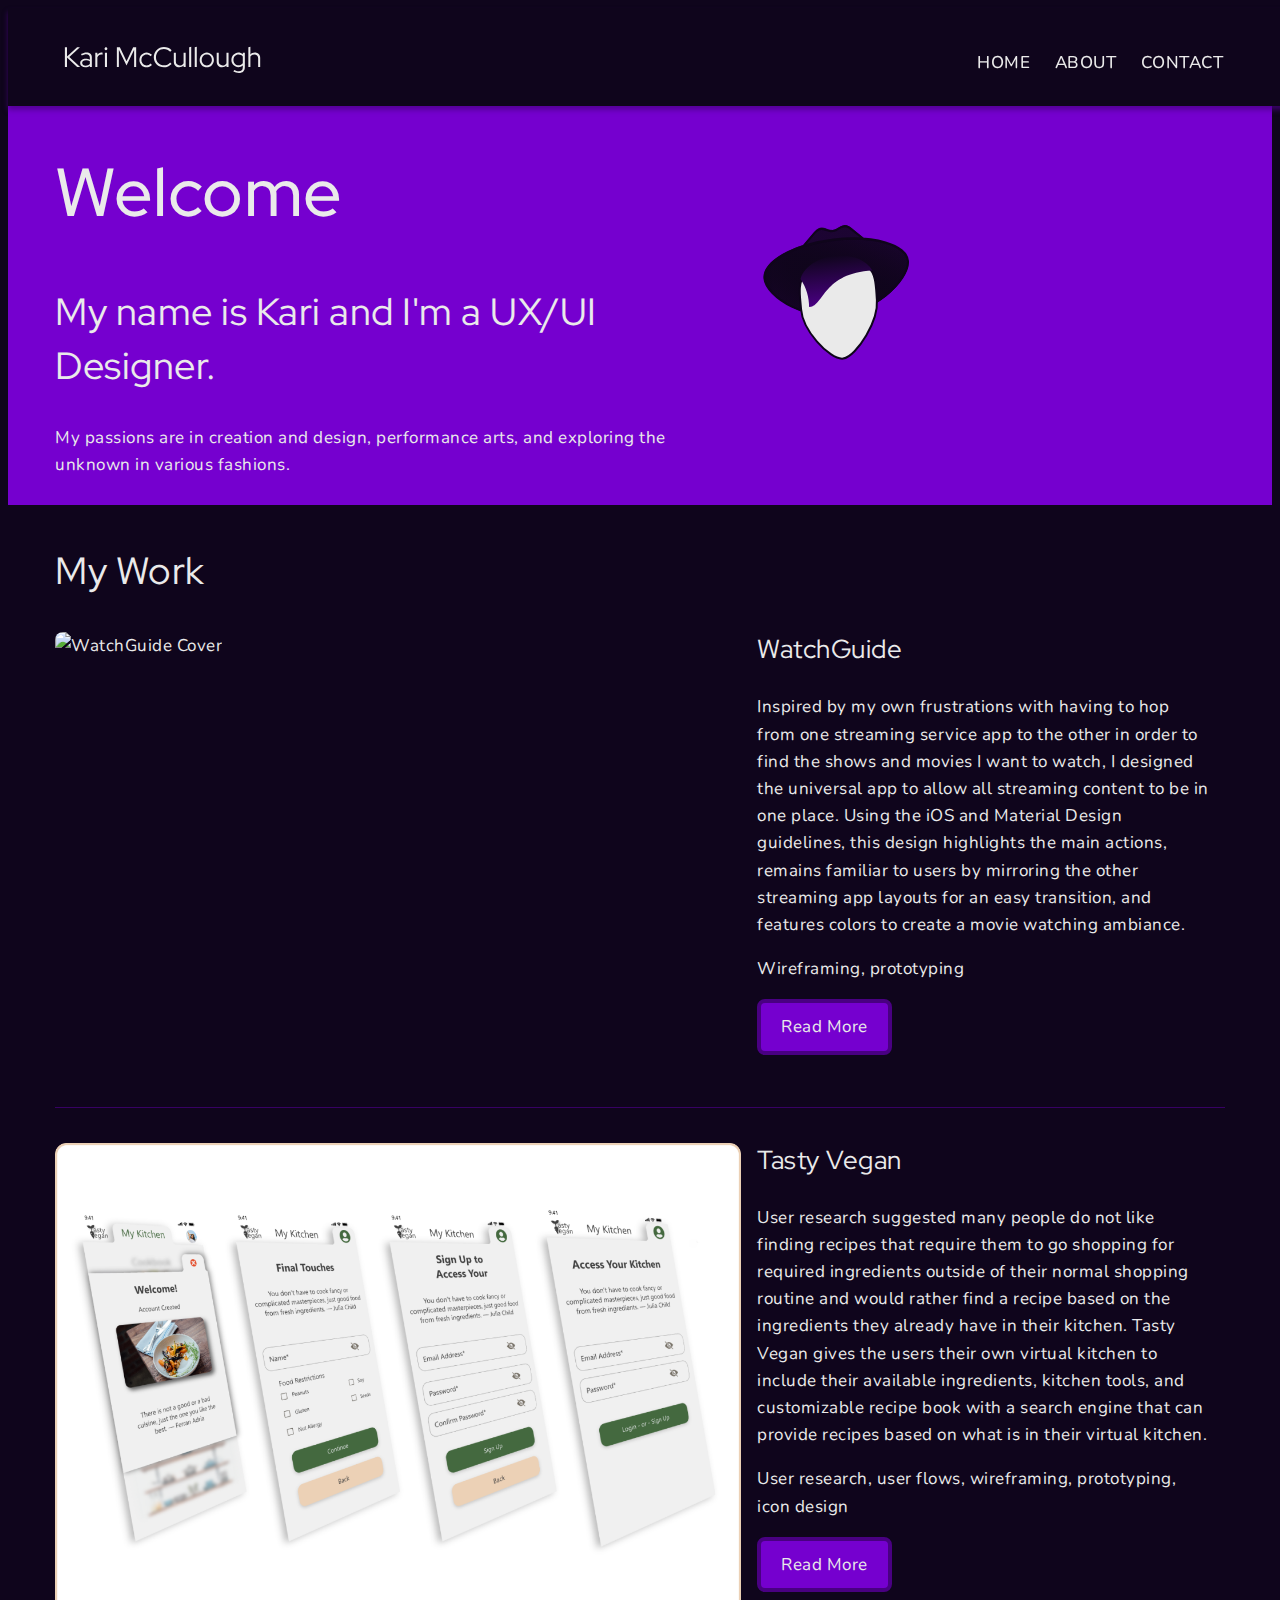
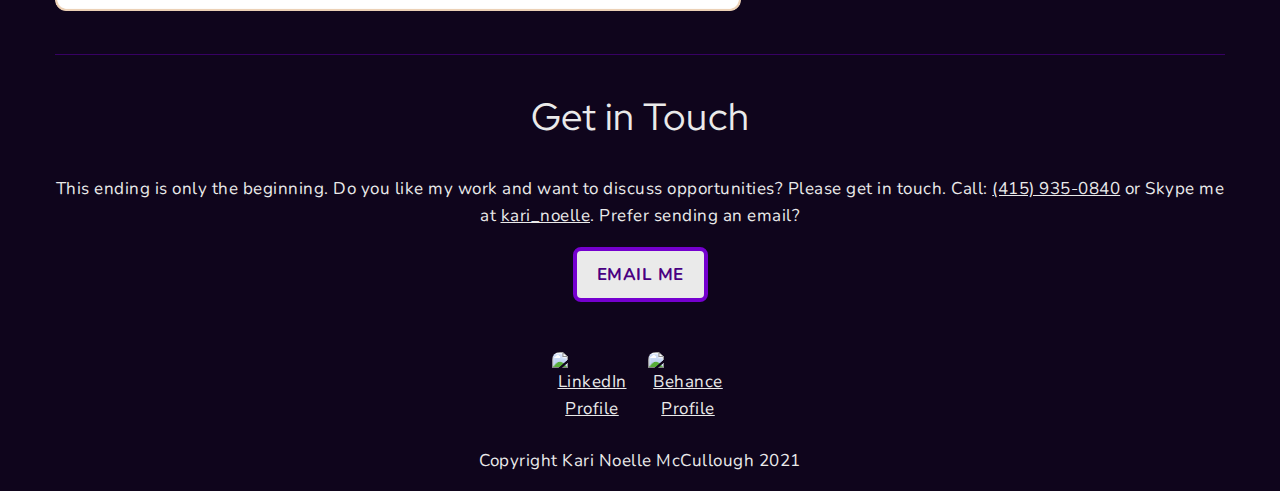
==== commit 739e71af: "Major Update mainly on watchguide.html" ====
--- a/index.html
+++ b/index.html
@@ -17,7 +17,7 @@
   <script src="https://kit.fontawesome.com/fa7055c1cb.js" crossorigin="anonymous"></script>
   <meta name="msapplication-TileColor" content="#da532c">
   <meta name="theme-color" content="#ffffff">
-  <meta name="viewport" content="width=device-width, intial-scale=1">
+  <meta name="viewport" content="width=device-width, initial-scale=1">
 </head>
 
 <body>
@@ -27,7 +27,7 @@
         <img src="logos/logo-nav.svg" alt="Kari McCullough" class="logo">
         <nav>
           <ul class="">
-            <li><a href="index.html">Work</a></li>
+            <li><a href="index.html">Home</a></li>
             <li><a href="about.html">About</a></li>
             <li><a href="#Contact" onclick="menuToggle()">Contact</a></li>
             <li><a href="javascript:void(0);" class="icon" onclick="menuToggle()"><i class="fas fa-bars"></i></a></li>
@@ -39,7 +39,7 @@
 
   <main>
     <!-- For the hero section -->
-    <div id="hero">
+    <div>
       <div id="hero-index">
         <div class="container">
           <div class="row">
@@ -118,7 +118,7 @@
         <h2>Get in Touch</h2>
         <div>
           <p>
-            This ending is only the beginning. Do you like my work and want to discuss opportunities? Please get in touch. Call: <a href="tel:‪415-935-0840‬">‪(415) 935-0840‬</a> or Skype me at <a href="skype:kari_noelle">kari_noelle</a>. Perfer
+            This ending is only the beginning. Do you like my work and want to discuss opportunities? Please get in touch. Call: <a href="tel:‪415-935-0840‬">‪(415) 935-0840‬</a> or Skype me at <a href="skype:kari_noelle">kari_noelle</a>. Prefer
             sending
             an email?
           </p>
--- a/css/style.css
+++ b/css/style.css
@@ -50,6 +50,7 @@
 h2 {
   font-size: 2.25em;
   font-weight: 400;
+  margin-top: 0;
 }
 
 h3 {
@@ -64,6 +65,7 @@
 
 img {
   width: 100%;
+  border-radius: 8px;
 }
 
 a {
@@ -96,7 +98,7 @@
   color: #EAEAEA;
   font-weight: 400;
   padding: 10px 20px;
-  border-radius: 3px;
+  border-radius: 8px;
   border: 4px solid #490082;
   transition: 0.2s opacity;
   text-decoration: none;
@@ -147,9 +149,6 @@
   text-decoration: none;
 }
 
-/*Why is #myNavtoggle  here? I am not sure what purpose this currently serves.*/
-#myNavtoggle {}
-
 .navtoggle li:not(:last-child) {
   display: none;
 }
@@ -161,7 +160,7 @@
 .navtoggle li .icon {
   position: absolute;
   right: 0;
-  top: 2px;
+  top: 6px;
   font-size: 20px;
   padding: 0;
 }
@@ -213,6 +212,20 @@
   color: #490082;
   background-color: #0F051C;
   text-decoration: none;
+}
+
+#watchguide-main {
+  display: flex;
+  justify-content: space-around;
+  max-width: 90%;
+  margin: 48px auto;
+}
+
+#tastyvegan-main {
+  display: flex;
+  justify-content: space-around;
+  max-width: 90%;
+  margin: 48px auto;
 }
 
 #watchguide-main {
@@ -221,7 +234,7 @@
   font-size: 16px;
   font-weight: 400;
   letter-spacing: 0.5px;
-  color: Black;
+  color: #E4E4E4;
   max-width: 90%;
   margin: 48px auto;
 }
@@ -256,17 +269,76 @@
   position: static;
 }
 
-#tastyvegan-main {
-display: flex;
-justify-content: space-around;
-  max-width: 90%;
-  margin: 48px auto;
+.wgflow {}
+
+.wg-tvcouch {
+  position: relative;
+  border-radius: 74px;
+  max-width: 100%;
+  margin: 16px;
+}
+
+.mandocheck {
+  max-width: 136px;
+}
+
+.wg-figma-img {
+  max-width: 212px;
+}
+
+.wg-navicon {
+  min-width: 306px;
+}
+
+.wgthumb {
+  max-height: 56px;
 }
 
 .section-light-background {
+  position: relative;
   background-color: rgba(255, 255, 255, 0.87);
   color: black;
-  padding: 10px;
+  padding: 10px 0;
+}
+
+.container80 {
+  position: relative;
+  max-width: 100%;
+  max-height: 100%;
+}
+
+.right-img {
+  position: relative;
+  left: 20%;
+}
+
+.leftfloat {
+  float: left;
+}
+
+.right-tab {
+  position: relative;
+  border-radius: 4px 0px 0px 4px;
+  max-width: 80%;
+  right: 0px;
+  overflow: hidden;
+  float: right;
+}
+
+.left-img {
+  max-width: 80%;
+  overflow: hidden;
+}
+
+.rightfloat {
+  float: right;
+}
+
+.left-tab {
+  position: inherit;
+  border-radius: 0px 4px 4px 0px;
+  max-width: 80%;
+  left: 0px;
 }
 
 /* Layout styling */
@@ -312,7 +384,7 @@
 
 #work h3 {
   text-align: left;
-  margin-top: .5em;
+  margin-top: 0;
 }
 
 #work p {
@@ -338,16 +410,16 @@
 }
 
 .hero-animation-stage {
-display: flex;
-height: 100%;
-width: 100%;
+  display: flex;
+  height: 100%;
+  width: 100%;
 }
 
 .hero-animation {
   align-self: flex-end;
   max-width: 160px;
   position: relative;
-  animation-duration: 5s;
+  animation-duration: 6s;
   animation-iteration-count: infinite;
   transform-origin: bottom;
   margin: 0 auto 0 auto;
@@ -359,24 +431,44 @@
 }
 
 @keyframes wobble {
-   0% { transform: translateX(0%); }
-   10% { transform: translateX(-5%) rotate(-20deg); }
-   30% { transform: translateX(5%) rotate(10deg); }
-   45% { transform: translateX(-3%) rotate(-5deg); }
-   60% { transform: translateX(2%) rotate(3deg); }
-   75% { transform: translateX(-1%) rotate(-2deg); }
-   100% { transform: translateX(0%); }
+  0% {
+    transform: translateX(0%);
+  }
+
+  10% {
+    transform: translateX(-5%) rotate(-20deg);
+  }
+
+  30% {
+    transform: translateX(5%) rotate(10deg);
+  }
+
+  45% {
+    transform: translateX(-3%) rotate(-5deg);
+  }
+
+  60% {
+    transform: translateX(2%) rotate(3deg);
+  }
+
+  75% {
+    transform: translateX(-1%) rotate(-2deg);
+  }
+
+  100% {
+    transform: translateX(0%);
+  }
 }
 
 #social-icon-flex {
-    display: flex;
+  display: flex;
   position: sticky;
   width: 100%;
   height: 100%;
   justify-content: center;
   flex-direction: row;
-
-}
+}
+
 .social-icon {
   position: relative;
   min-width: 48px;
@@ -401,7 +493,7 @@
   }
 
   #myNavtoggle {
-    min-width: 641px
+    min-width: 641px;
   }
 
   nav {
@@ -410,71 +502,73 @@
     margin-top: 4px;
   }
 
-    nav>ul {
-      margin: 1em 0;
-    }
-
-    nav>ul>li {
-      display: inline-block;
-    }
-
-    .navtoggle li:not(:last-child) {
-      display: inline-block;
-    }
-
-    .navtoggle li:last-child {
-      display: none;
-    }
-
-    .navtoggle.responsive nav {
-      padding: 0;
-    }
-
-    .navtoggle.responsive li {
-      border-top: none;
-      padding: 0;
-    }
-
-    .navtoggle li .icon {
-      font-size: 17px;
-    }
+  nav>ul {
+    margin: 1em 0;
+  }
+
+  nav>ul>li {
+    display: inline-block;
+  }
+
+  .navtoggle li:not(:last-child) {
+    display: inline-block;
+  }
+
+  .navtoggle li:last-child {
+    display: none;
+  }
+
+  .navtoggle.responsive nav {
+    padding: 0;
+  }
+
+  .navtoggle.responsive li {
+    border-top: none;
+    padding: 0;
+  }
+
+  .navtoggle li .icon {
+    font-size: 17px;
+  }
 
   #hero {
     margin-top: 96px;
   }
 
-    #hero-animation {
-      background-color: #7500CF;
-    }
+  #hero-animation {
+    background-color: #7500CF;
+  }
 
   #hero span {
     display: block;
   }
 
-    h1 {
-      font-size: 4em;
-    }
+  h1 {
+    font-size: 4em;
+  }
 
   .logo {
     max-width: 200px;
   }
 
   .hero-animation-stage {
-  display: flex;
-  justify-content: space-around;
-  align-items: baseline;
-  height: 100%;
-  width: 100%;
+    display: block;
+    padding-top: 120px;
+    height: 100%;
   }
 
   .hero-animation {
-    align-self: flex-end;
     max-width: 160px;
     position: relative;
     animation-duration: 2s;
-    animation-iteration-count: infinite;
+    animation-iteration-count: 1;
     transform-origin: bottom;
-    margin: 0 auto 0 auto;
+    margin: 0 auto 0 0;
+  }
+
+  .hero-animation:hover {
+    animation-name: wobble;
+    animation-iteration-count: 1;
   }
 
   .bounce {
@@ -483,22 +577,44 @@
   }
 
   @keyframes bounce {
-          0%   { transform: scale(1,1)      translateY(0); }
-          10%  { transform: scale(1.1,.9)   translateY(0); }
-          30%  { transform: scale(.9,1.1)   translateY(-100px); }
-          50%  { transform: scale(1.05,.95) translateY(0); }
-          57%  { transform: scale(1,1)      translateY(-7px); }
-          64%  { transform: scale(1,1)      translateY(0); }
-          100% { transform: scale(1,1)      translateY(0); }
-      }
-
-    [class*="col-"] {
-      float: left;
+    0% {
+      transform: scale(1, 1) translateY(0);
     }
 
-    .col-md-6 {
-      width: 50%;
+    10% {
+      transform: scale(1.1, .9) translateY(0);
     }
+
+    30% {
+      transform: scale(.9, 1.1) translateY(-75px);
+    }
+
+    50% {
+      transform: scale(1.05, .95) translateY(0);
+    }
+
+    57% {
+      transform: scale(1, 1) translateY(-7px);
+    }
+
+    64% {
+      transform: scale(1, 1) translateY(0);
+    }
+
+    100% {
+      transform: scale(1, 1) translateY(0);
+    }
+  }
+
+  [class*="col-"] {
+    float: left;
+    padding-left: 0;
+    padding-right: 16px;
+  }
+
+  .col-md-6 {
+    width: 50%;
+  }
 }
 
 /* ==============================
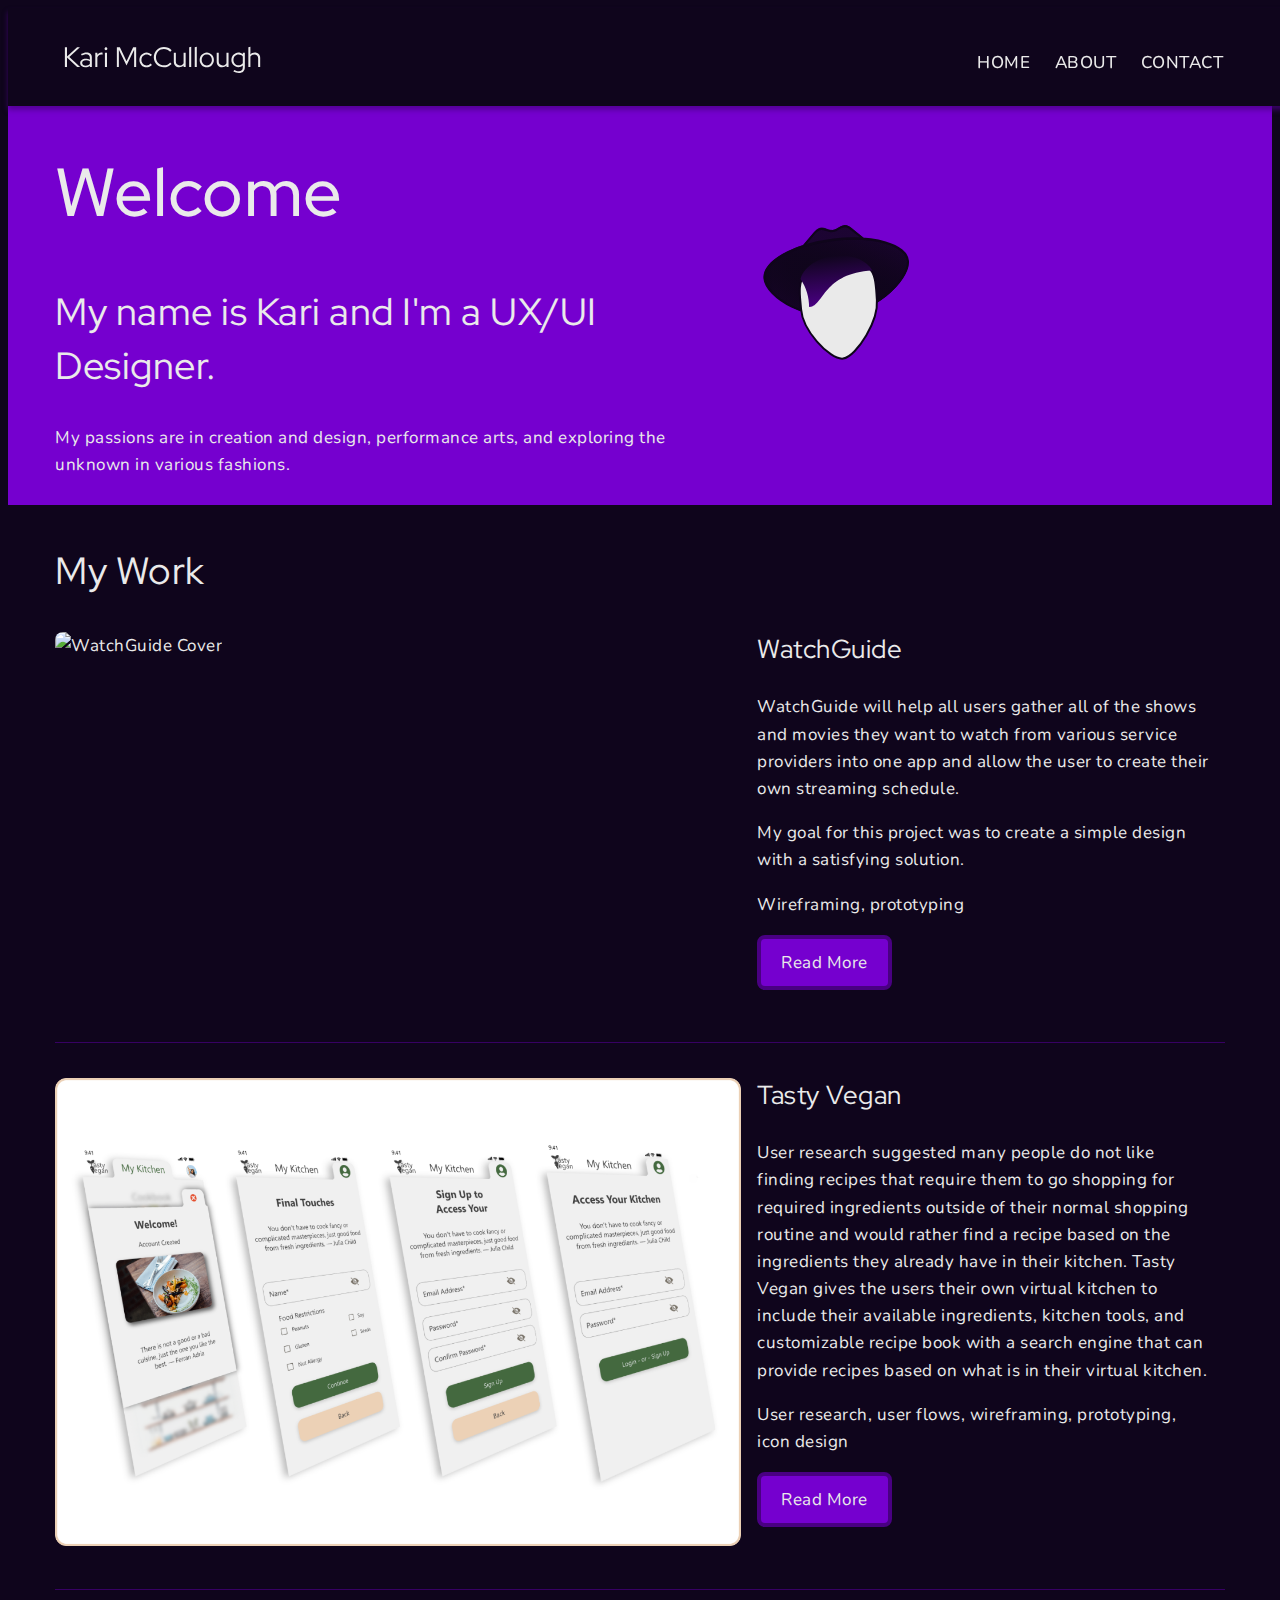
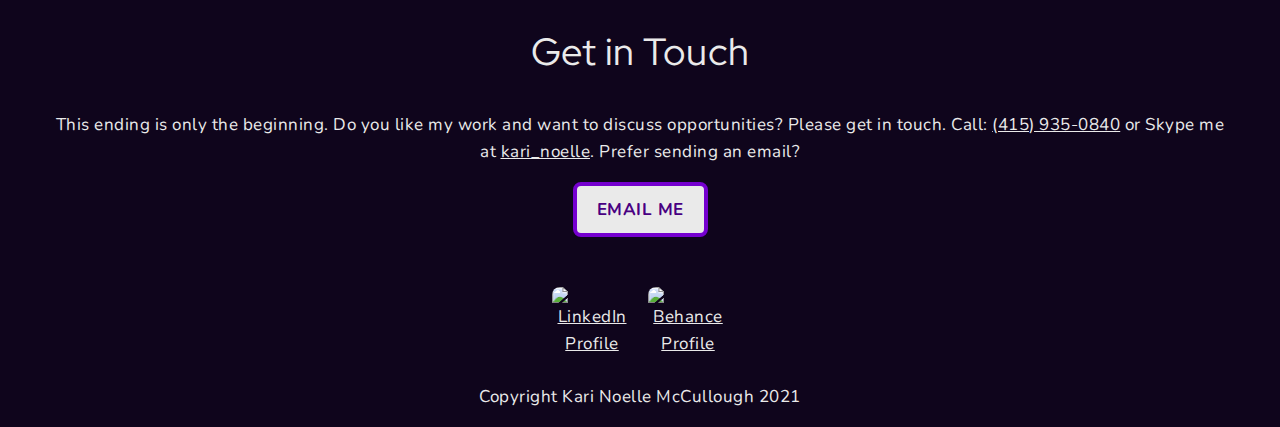
==== commit 852e77e4: "Update index.html" ====
--- a/index.html
+++ b/index.html
@@ -74,15 +74,13 @@
           </div>
           <div class="column col-md-6 col-lg-5">
             <h3>WatchGuide</h3>
-            <p>
-              Inspired by my own frustrations with having to hop from one streaming service app to the other in order to find the shows and movies I want to watch, I designed the universal app to allow all streaming content to be in one place. Using
-              the iOS and Material Design guidelines, this design highlights the main actions, remains familiar to users by mirroring the other streaming app layouts for an easy transition, and features colors to create a movie watching ambiance.
-            </p>
+            <p>WatchGuide will help all users gather all of the shows and movies they want to watch from various service providers into one app and allow the user to create their own streaming schedule.</p>
+<p>My goal for this project was to create a simple design with a satisfying solution.</p>
             <p>
               Wireframing, prototyping
             </p>
             <p>
-              <a href="watchguide.html" class="button">Read More</a>
+              <a href="watchguideold.html" class="button">Read More</a>
             </p>
           </div>
         </div>
@@ -133,7 +131,7 @@
           <div class="row">
           <div id="social-icon-flex">
             <div class="social-icon">
-            <a href="https://www.linkedin.com/in/thekarinoelle" target="_blank">
+            <a href="https://www.linkedin.com/in/karinoelle" target="_blank">
               <img src="logos/linkedin-logo.svg" alt="LinkedIn Profile">
             </a>
           </div>
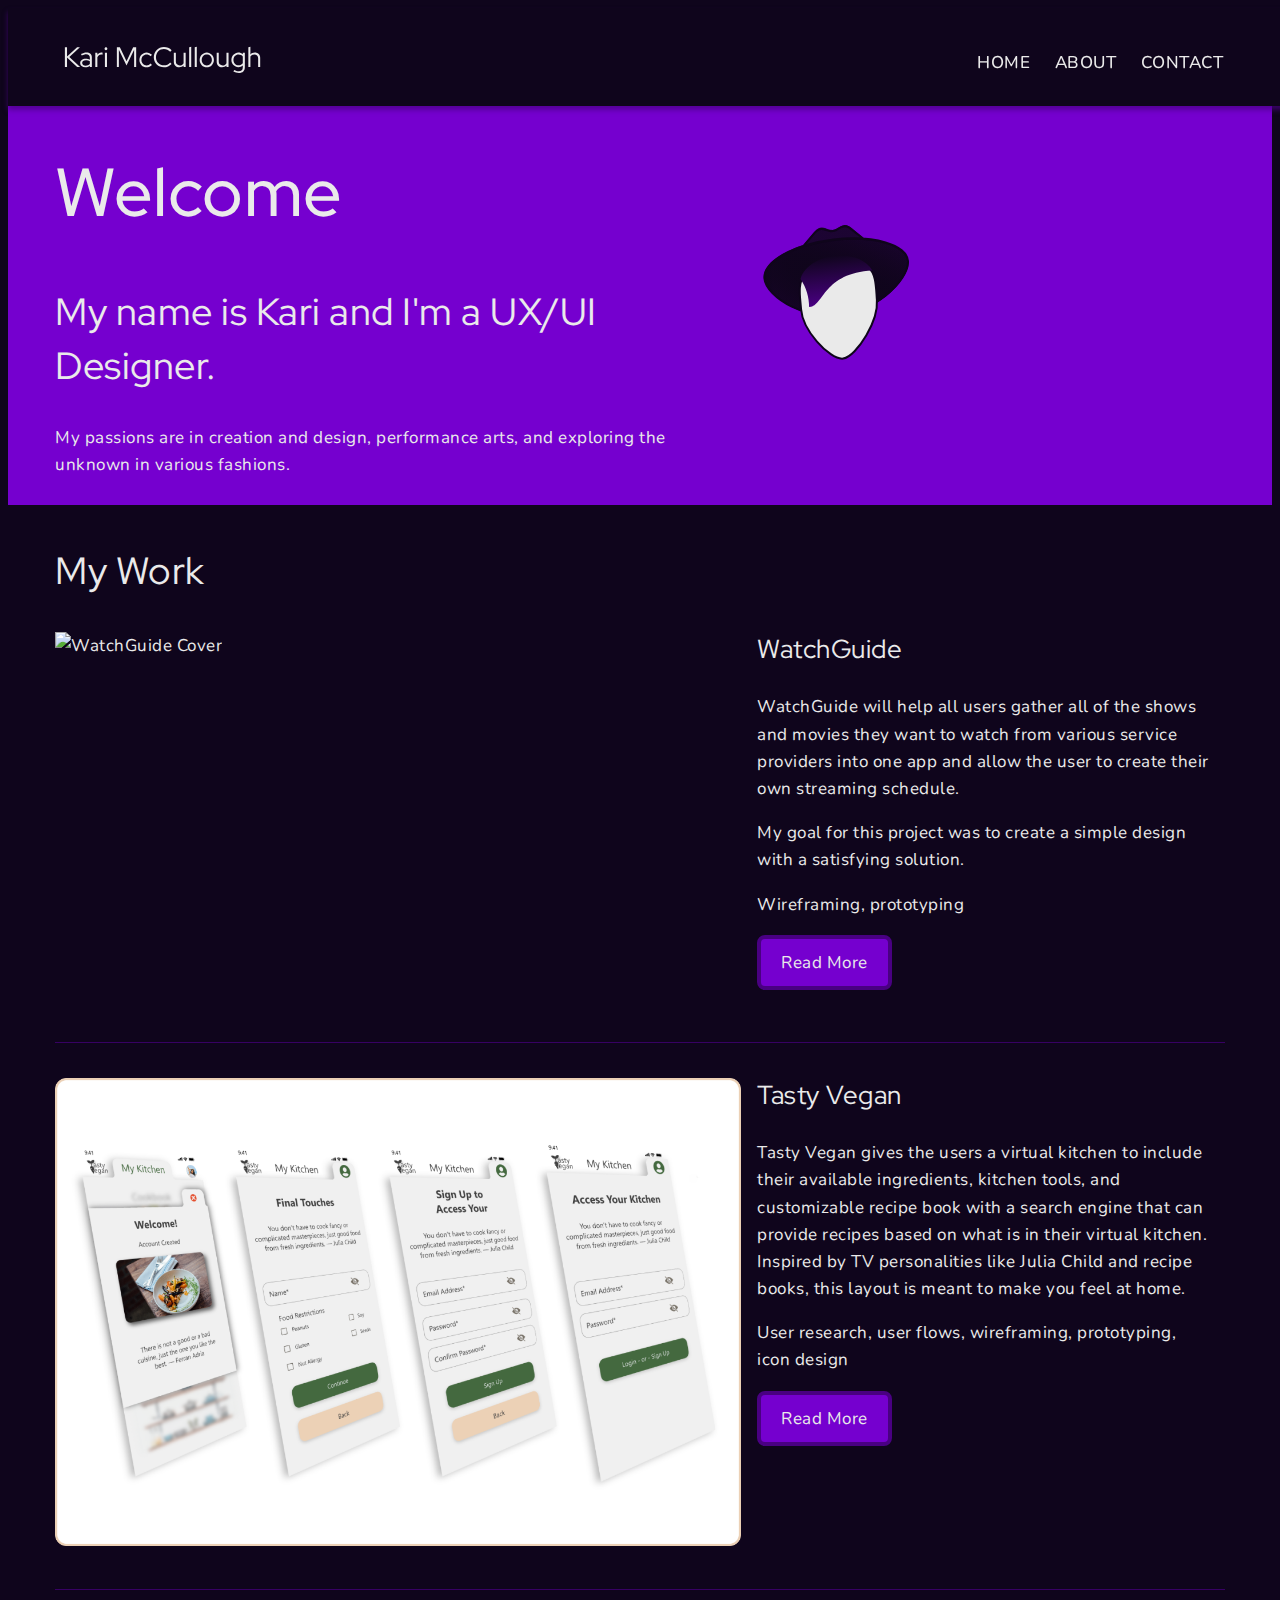
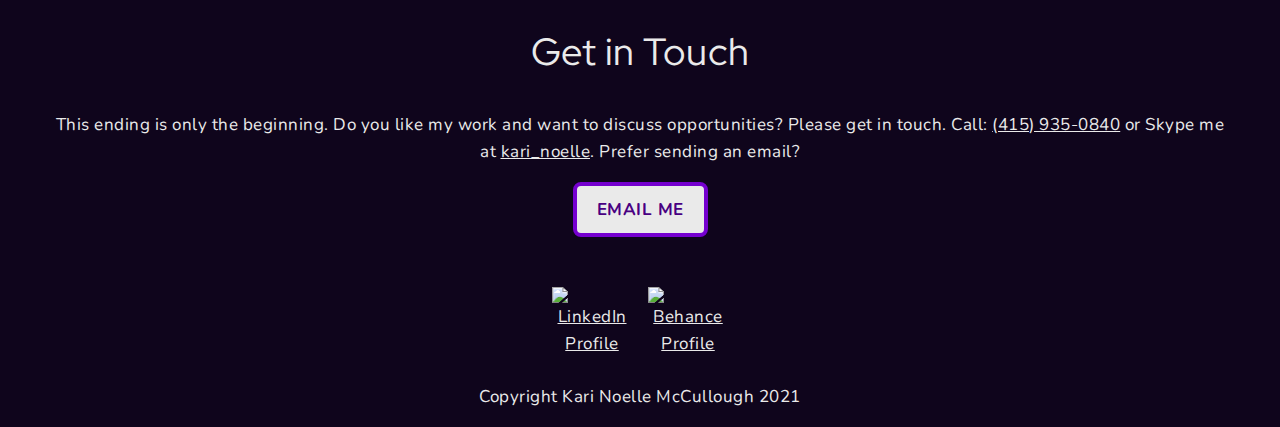
==== commit 5349f242: "tasty-vegan.html update" ====
--- a/index.html
+++ b/index.html
@@ -75,12 +75,12 @@
           <div class="column col-md-6 col-lg-5">
             <h3>WatchGuide</h3>
             <p>WatchGuide will help all users gather all of the shows and movies they want to watch from various service providers into one app and allow the user to create their own streaming schedule.</p>
-<p>My goal for this project was to create a simple design with a satisfying solution.</p>
+            <p>My goal for this project was to create a simple design with a satisfying solution.</p>
             <p>
               Wireframing, prototyping
             </p>
             <p>
-              <a href="watchguideold.html" class="button">Read More</a>
+              <a href="watchguide.html" class="button">Read More</a>
             </p>
           </div>
         </div>
@@ -94,9 +94,8 @@
           <div class="column col-md-6 col-lg-5">
             <h3>Tasty Vegan</h3>
             <p>
-              User research suggested many people do not like finding recipes that require them to go shopping for required ingredients outside of their normal shopping routine and would rather find a recipe based on the ingredients they already have
-              in their kitchen. Tasty Vegan gives the users their own virtual kitchen to include their available ingredients, kitchen tools, and customizable recipe book with a search engine that can provide recipes based on what is in their virtual
-              kitchen.
+              Tasty Vegan gives the users a virtual kitchen to include their available ingredients, kitchen tools, and customizable recipe book with a search engine that can provide recipes based on what is in their virtual
+              kitchen. Inspired by TV personalities like Julia Child and recipe books, this layout is meant to make you feel at home.
             </p>
             <p>
               User research, user flows, wireframing, prototyping, icon design
@@ -129,25 +128,25 @@
         </div>
         <div>
           <div class="row">
-          <div id="social-icon-flex">
-            <div class="social-icon">
-            <a href="https://www.linkedin.com/in/karinoelle" target="_blank">
-              <img src="logos/linkedin-logo.svg" alt="LinkedIn Profile">
-            </a>
+            <div id="social-icon-flex">
+              <div class="social-icon">
+                <a href="https://www.linkedin.com/in/karinoelle" target="_blank">
+                  <img src="logos/linkedin-logo.svg" alt="LinkedIn Profile">
+                </a>
+              </div>
+              <div class="social-icon">
+                <a href="https://www.behance.net/thekarinoelle" target="_blank">
+                  <img src="logos/behance-logo.svg" alt="Behance Profile">
+                </a>
+              </div>
+            </div>
           </div>
-          <div class="social-icon">
-          <a href="https://www.behance.net/thekarinoelle" target="_blank">
-              <img src="logos/behance-logo.svg" alt="Behance Profile">
-            </a>
+          <div>
+            <p>Copyright Kari Noelle McCullough 2021</p>
           </div>
         </div>
       </div>
-        <div>
-          <p>Copyright Kari Noelle McCullough 2021</p>
-        </div>
-      </div>
     </div>
-  </div>
   </footer>
   <script src="https://code.jquery.com/jquery-3.5.1.min.js" integrity="sha256-9/aliU8dGd2tb6OSsuzixeV4y/faTqgFtohetphbbj0=" crossorigin="anonymous"></script>
   <script src="js/script.js"></script>
--- a/css/style.css
+++ b/css/style.css
@@ -65,7 +65,6 @@
 
 img {
   width: 100%;
-  border-radius: 8px;
 }
 
 a {
@@ -214,7 +213,7 @@
   text-decoration: none;
 }
 
-#watchguide-main {
+#watchguideold-main {
   display: flex;
   justify-content: space-around;
   max-width: 90%;
@@ -235,8 +234,9 @@
   font-weight: 400;
   letter-spacing: 0.5px;
   color: #E4E4E4;
-  max-width: 90%;
-  margin: 48px auto;
+  max-width: 1000px;
+  margin: 0 auto;
+  border-radius: 8px;
 }
 
 #watchguide-main h1 {
@@ -256,20 +256,111 @@
   font-weight: 700;
   letter-spacing: 0.37px;
   color: #E2AB41;
+  margin-bottom: 12px;
 }
 
 #watchguide-main h3 {
   background-color: #333333;
   color: #ffffff;
   font-size: 1.25em;
-}
-
-#watchguide-palette {
-  max-width: 458px;
-  position: static;
-}
-
-.wgflow {}
+  margin-bottom: 0;
+}
+
+#watchguide-main p {
+  margin: 0;
+}
+
+.watchguide-img150w {
+  max-width: 150px;
+  margin-top: 20px;
+  width: auto;
+}
+
+.watchguide-img200w {
+  max-width: 200px;
+  margin-top: 20px;
+  width: auto;
+}
+
+.watchguide-img250w {
+  max-width: 250px;
+}
+
+.watchguide-img500w {
+  max-width: 500px;
+  margin: 20px 5%;
+}
+
+.watchguide-img750w {
+  max-width: 740px;
+  margin: 20px 5%;
+}
+
+.watchguide-img750up {
+  max-width: 100%;
+  margin: 20px 5%;
+}
+
+#watchguide-main ul {}
+
+.watchguide-logo {
+  font-size: 32px;
+  color: #E2AB41;
+  font-weight: 700;
+  letter-spacing: 0.37px;
+}
+
+#watchguide-opportun {}
+
+#wgimg-sync {
+  padding: 40px 0 0 65px;
+}
+
+.wgopportun {
+  position: relative;
+  margin-top: 10px;
+}
+
+.wgopportun-logo {
+  position: absolute;
+}
+
+.wgopportun-title {
+  padding-right: 31%;
+  top: 0;
+  text-align: right;
+}
+
+.opplayout {
+  max-width: 250px;
+  text-align: center;
+}
+
+.wgflow {
+  position: relative;
+}
+
+.wgflowtabs {
+  position: absolute;
+  top: 12%;
+  width: 100%;
+}
+
+.wgflowtab1 {
+  padding-bottom: 4%;
+}
+
+.wgflowtab2 {
+  padding-top: 0%;
+}
+
+.wgcontainer {
+  padding: 15px;
+}
+
+.wg-row {
+  margin: 10px 0;
+}
 
 .wg-tvcouch {
   position: relative;
@@ -278,16 +369,34 @@
   margin: 16px;
 }
 
+.wg-goldglow {
+  position: relative;
+  height: inherit;
+}
+
+.goldglowcontainer {
+  position: absolute;
+}
+
+.wgglow {
+  margin-bottom: -8px;
+}
+
+.glowtab {
+  position: absolute;
+  top: -72px;
+}
+
 .mandocheck {
   max-width: 136px;
 }
 
 .wg-figma-img {
-  max-width: 212px;
+  max-width: 250px;
 }
 
 .wg-navicon {
-  min-width: 306px;
+  min-width: 200px;
 }
 
 .wgthumb {
@@ -296,49 +405,31 @@
 
 .section-light-background {
   position: relative;
-  background-color: rgba(255, 255, 255, 0.87);
+  background-color: #E4E4E4;
   color: black;
   padding: 10px 0;
 }
 
-.container80 {
-  position: relative;
-  max-width: 100%;
-  max-height: 100%;
-}
-
-.right-img {
-  position: relative;
-  left: 20%;
-}
-
-.leftfloat {
-  float: left;
+.container80-right {
+  padding-left: 20%;
+  margin-bottom: 20px;
+}
+
+.container80-left {
+  padding-right: 20%;
+  margin-bottom: 20px;
+}
+
+.align-right {
+  text-align: right;
 }
 
 .right-tab {
-  position: relative;
   border-radius: 4px 0px 0px 4px;
-  max-width: 80%;
-  right: 0px;
-  overflow: hidden;
-  float: right;
-}
-
-.left-img {
-  max-width: 80%;
-  overflow: hidden;
-}
-
-.rightfloat {
-  float: right;
 }
 
 .left-tab {
-  position: inherit;
   border-radius: 0px 4px 4px 0px;
-  max-width: 80%;
-  left: 0px;
 }
 
 /* Layout styling */
@@ -355,6 +446,151 @@
   content: "";
   clear: both;
   display: table;
+}
+
+.main-container {
+  max-width: 90%;
+  margin: 48px auto;
+}
+
+#tastyvegan-mainDEV {
+  background-color: #FAF8F5;
+  font-family: 'Noto Sans KR', sans-serif;
+  font-size: 16px;
+  font-weight: 400;
+  letter-spacing: 0.5px;
+  color: #11081D;
+  padding-top: 20px;
+  border-radius: 8px;
+  max-width: 1000px;
+  margin: 0 auto;
+}
+
+#tastyvegan-mainDEV h2 {
+  font-family: 'Noto Sans KR', sans-serif;
+  font-size: 36px;
+  line-height: 57.13px;
+}
+
+#tastyvegan-mainDEV h3 {
+  font-family: 'Noto Sans KR', sans-serif;
+  font-size: 24px;
+  font-weight: 500;
+  line-height: 38.09px;
+  margin-bottom: 4px;
+}
+
+#tastyvegan-mainDEV h4 {
+  font-family: 'Noto Sans KR', sans-serif;
+  font-size: 20px;
+  font-weight: 500;
+  line-height: 31.74px;
+}
+
+#tastyvegan-mainDEV h5 {
+  font-family: 'Noto Sans KR', sans-serif;
+  font-size: 2em;
+  font-weight: 700;
+  line-height: 50.78px;
+  letter-spacing: 0.15em;
+  margin-top: auto;
+  margin-bottom: 8px;
+}
+
+#tastyvegan-mainDEV h6 {
+  font-family: 'Noto Sans KR', sans-serif;
+  font-size: 24px;
+  font-weight: 400;
+  line-height: 38.09px;
+  letter-spacing: 0.5em;
+  margin-top: auto;
+  margin-bottom: 8px;
+}
+
+#tastyvegan-mainDEV p {
+  margin-top: 2px;
+}
+
+#tastyvegan-mainDEV img {
+  width: 100%;
+  border-radius: 4px;
+  margin-bottom: 16px;
+  max-width: 1000px;
+}
+
+.section-margin {
+  margin-bottom: 32px;
+}
+
+.tv-hero-img {
+  max-width: 1000px;
+  margin-left: 10%;
+  margin-right: 10%;
+}
+
+.h2-background {
+  background: linear-gradient(90deg, #E54C2A 0%, rgba(255, 255, 255, 0) 100%);
+  border-radius: 16px 0px 0px 0px;
+}
+
+.persona-img {
+  max-width: 676px;
+  margin-left: auto;
+  margin-right: auto;
+}
+
+.tv-tech-img {
+  max-width: 412px;
+  margin-left: auto;
+  margin-right: auto;
+}
+
+.tv-mvp-features {
+  max-width: 720px;
+  margin-left: auto;
+  margin-right: auto;
+}
+
+.tv-userstory {
+  background: #D4E8D1;
+  border-radius: 8px 8px 0px 0px;
+}
+
+.tv-requirements {
+  background: rgba(242, 179, 164, 0.4);
+  border-radius: 8px 8px 0px 0px;
+  text-align: right;
+}
+
+.tv-userfeed {
+  margin-left: 10%;
+  margin-right: 10%;
+}
+
+.tv-type-container {
+  word-wrap: break-word;
+  margin-left: 5%;
+  margin-right: 5%;
+  max-width: 625px;
+}
+
+.tv-type2 {
+  display: flex;
+  justify-content: flex-end;
+  overflow-wrap: anywhere;
+}
+
+#tv-logo-imgs {
+  max-width: 152px;
+  margin-left: auto;
+  margin-right: auto;
+  padding-left: 5%;
+}
+
+.tv-imgs800 {
+  max-width: 800px;
+  margin-left: auto;
+  margin-right: auto;
 }
 
 #hero {
@@ -402,6 +638,10 @@
 
 .col-sm-12 {
   width: 100%;
+}
+
+.col-sm-popup-12 {
+  width: 250px;
 }
 
 .logo {
@@ -484,6 +724,32 @@
 }
 
 /* ==============================
+Sm/Md devices (430px and larger)
+================================= */
+@media only screen and (min-width: 430px) {
+  [class*="col-"] {
+    float: left;
+    padding-left: 0;
+    padding-right: 16px;
+  }
+
+  .col-smd-6 {
+    width: 50%;
+  }
+
+  .col-smdtext-6 {
+    padding-top: 25%;
+  }
+
+  #tv-logo-imgs {
+    max-width: 600px;
+    margin-left: auto;
+    margin-right: auto;
+    padding-left: 5%;
+  }
+}
+
+/* ==============================
 Medium devices (640px and larger)
 ================================= */
 @media only screen and (min-width: 640px) {
@@ -614,6 +880,38 @@
 
   .col-md-6 {
     width: 50%;
+  }
+
+  .wgflow {
+    position: relative;
+    margin-top: 10px;
+  }
+
+  .wgflowtabs {
+    position: absolute;
+    top: 20px;
+    width: 100%;
+  }
+
+  .wgflowtab1 {
+    padding-right: 66%;
+    padding-bottom: 0;
+  }
+
+  .wgflowtab2 {
+    position: absolute;
+    top: 0;
+    padding-left: 66%;
+  }
+
+  .wg-figma-img {
+    max-width: 500px;
+  }
+
+  .tv-type-container {
+    word-wrap: break-word;
+    margin-left: 10%;
+    margin-right: 10%;
   }
 }
 
